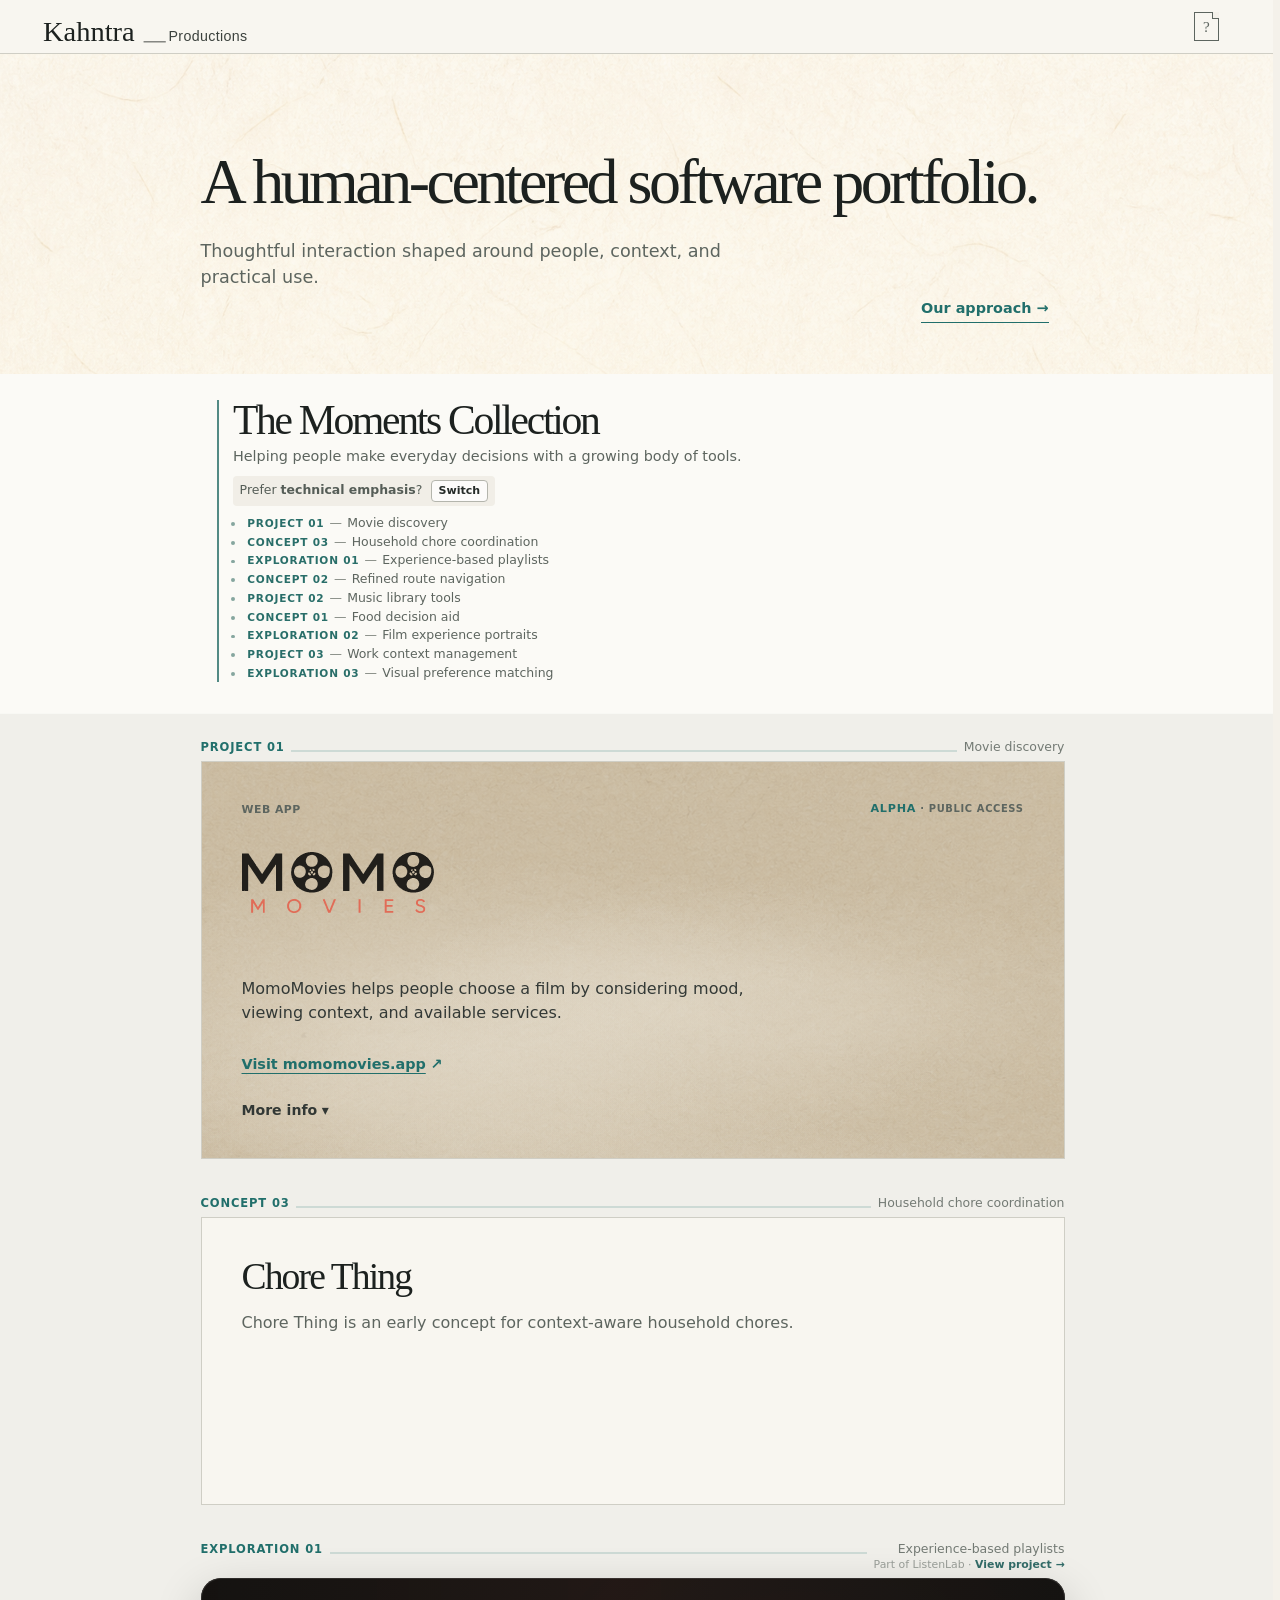
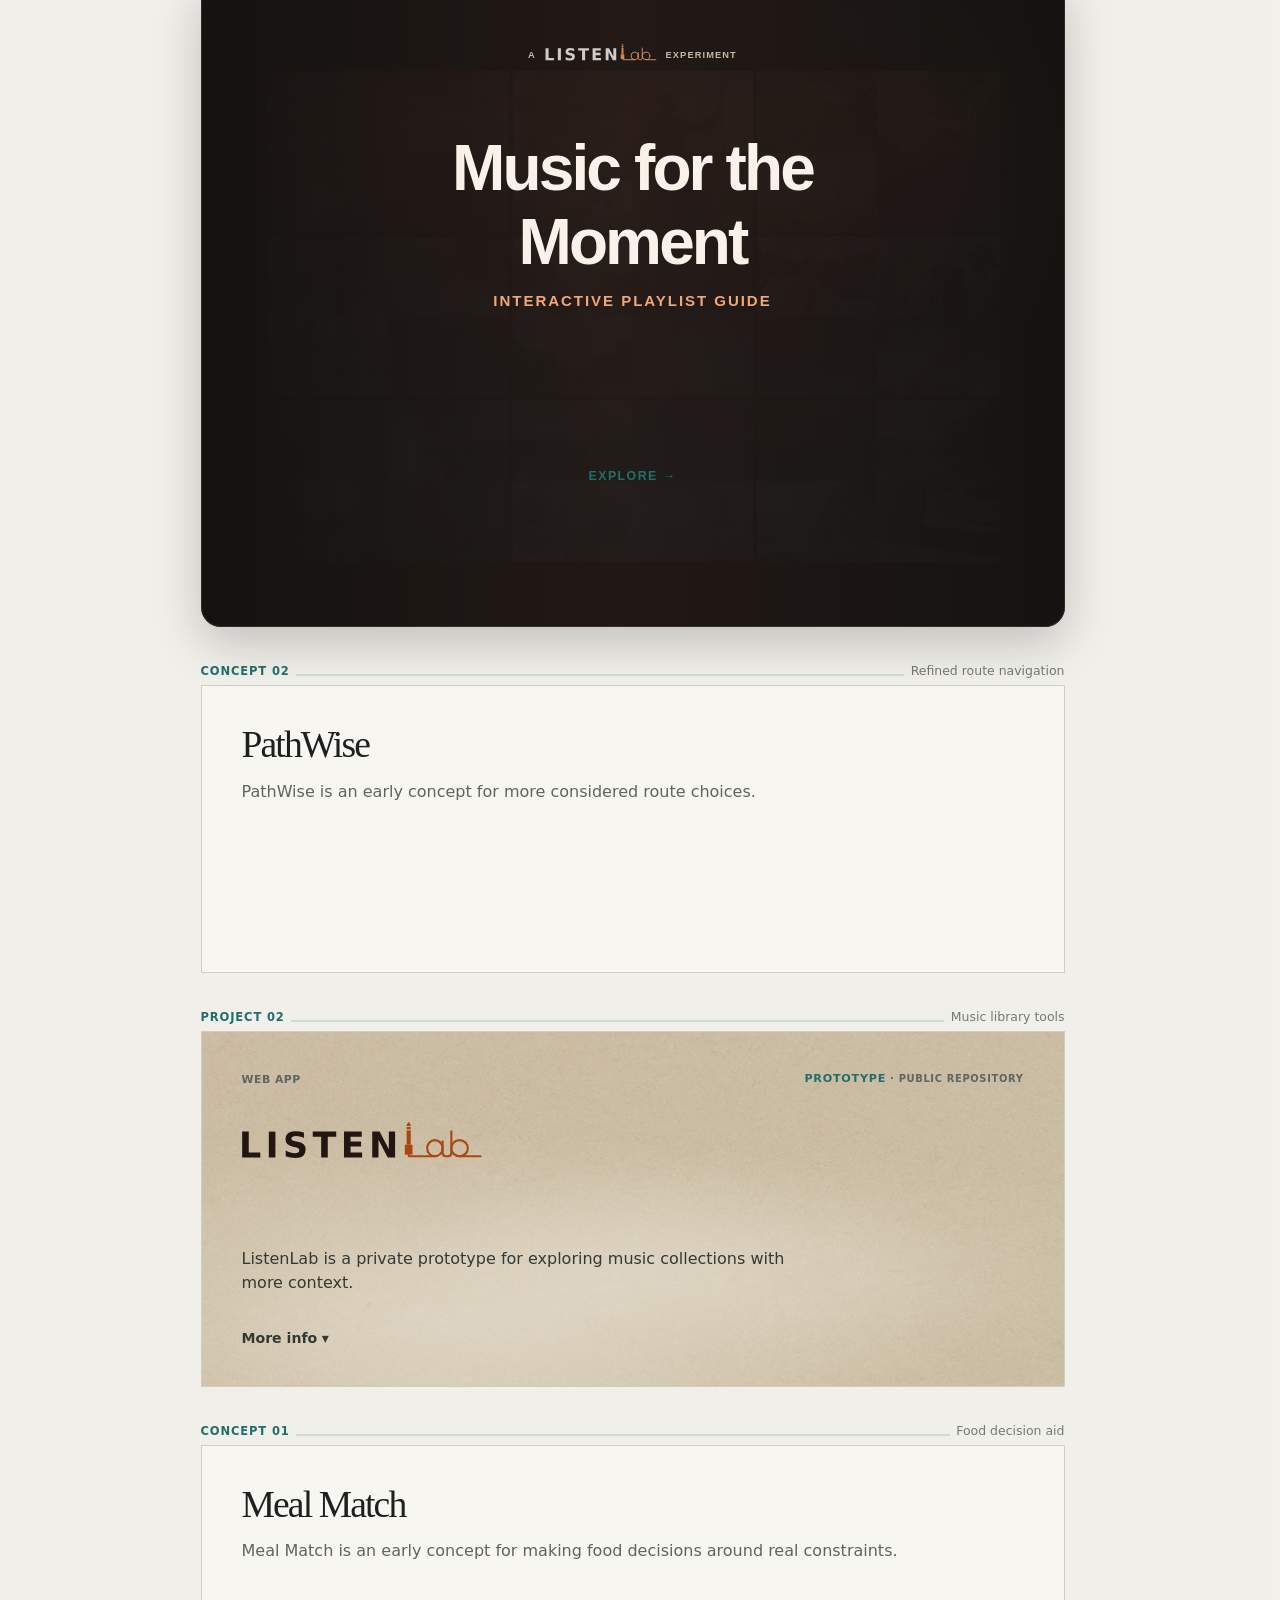
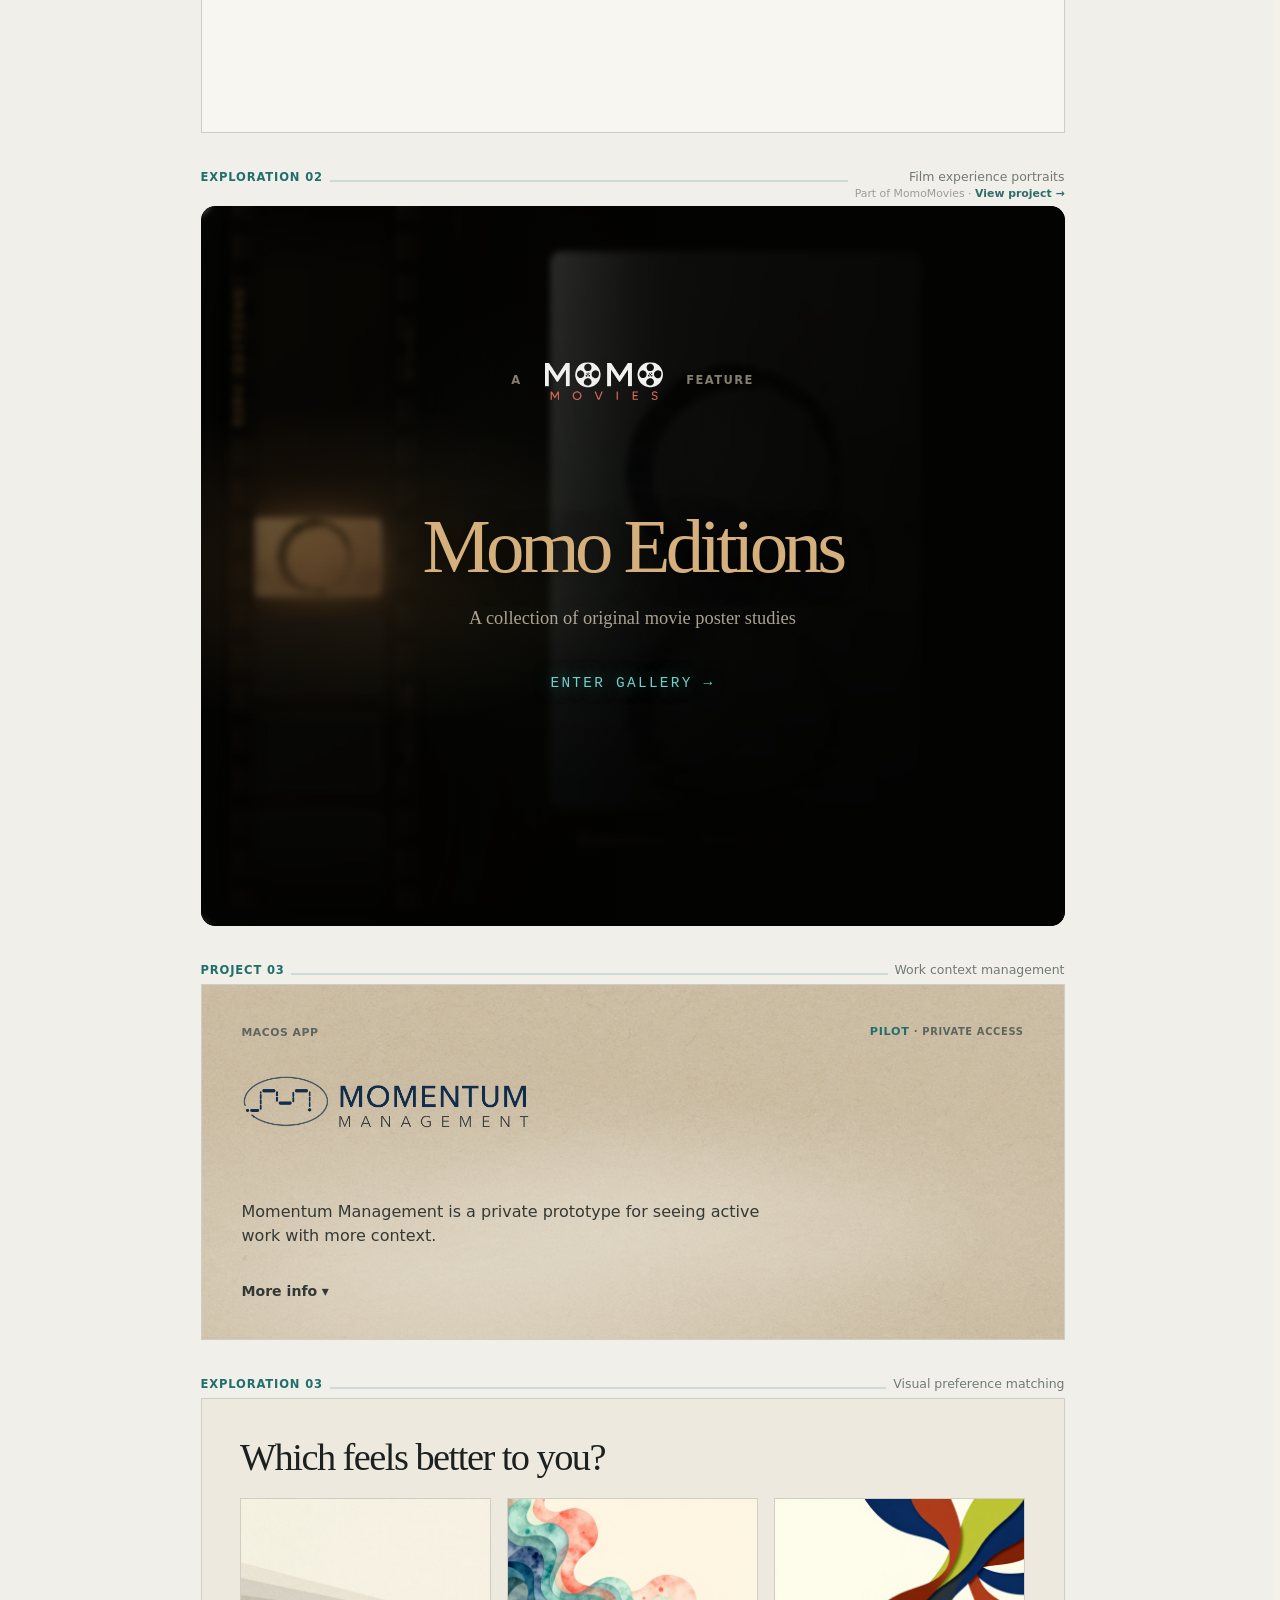
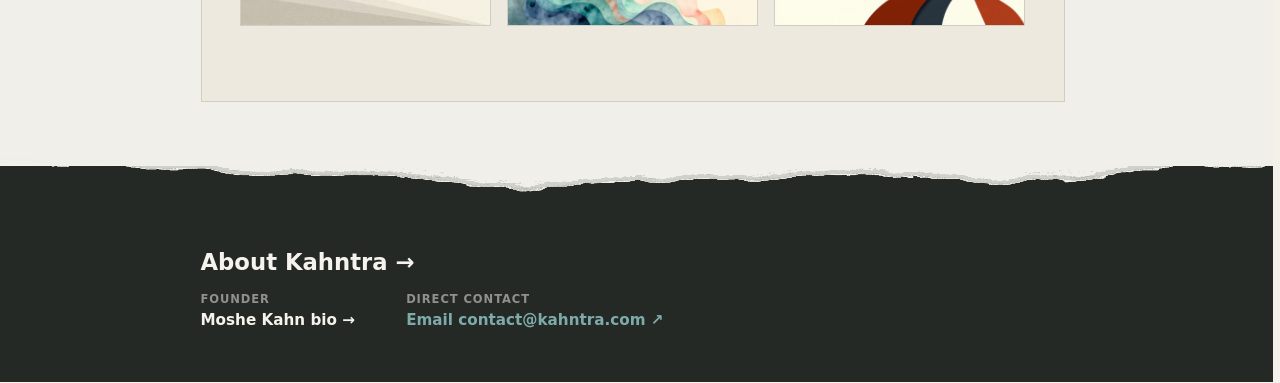
==== index.html @ 97a99a32 "Refine footer tear and identity card" ====
<!DOCTYPE html>
<html lang="en">
<head>
  <meta charset="UTF-8">
  <meta name="viewport" content="width=device-width, initial-scale=1.0">
  <meta name="description" content="Kahntra is a portfolio of software products, experiments, and evolving ideas.">
  <title>Kahntra — Human-centered software</title>
  <meta property="og:title" content="Kahntra — Human-centered software">
  <meta name="twitter:title" content="Kahntra — Human-centered software">
  <link rel="icon" type="image/svg+xml" sizes="16x16" href="assets/k-favicon-16.svg">
  <link rel="icon" type="image/svg+xml" sizes="32x32" href="assets/k-favicon-32.svg">
  <link rel="icon" type="image/svg+xml" sizes="512x512" href="assets/k-favicon-large.svg">
  <link rel="apple-touch-icon" sizes="512x512" href="assets/k-favicon-large.svg">
  <link rel="preload" as="image" href="assets/momo-editions/demo-preview-gallery-thumb.jpg">
  <link rel="preload" as="image" href="assets/music-for-this-moment/demo-preview-high-energy-collections-thumb.jpg">
  <link rel="stylesheet" href="styles.css?v=task-0073-final-visual-refine-1">
  <link rel="stylesheet" href="momo-editions-gallery.css?v=task-0073-mobile-credits-1">
  <link rel="stylesheet" href="music-for-this-moment/playlist-showcase.island.css?v=task-0080-mobile-showcase-1">
</head>

<body>
  <div class="site-shell">
    <div class="site-header-system">
      <header class="site-header">
        <div class="wordmark-control" data-wordmark-control>
          <a class="wordmark" href="/" role="button" aria-label="Open Kahntra brand information" data-wordmark-trigger aria-controls="wordmark-popover" aria-expanded="false">
            <img src="assets/kahntra-productions-main-header-wordmark.svg?v=brand-panel-2" width="340" height="68" alt="">
          </a>
          <div class="wordmark-popover" id="wordmark-popover" data-wordmark-popover hidden>
            <p class="wordmark-popover__byline"><span>by</span> <strong>Moshe Kahn</strong></p>
            <button class="wordmark-popover__about" type="button" data-about-open data-about-target="kahntra">
              <span class="wordmark-popover__description">An independent software studio shaping practical tools around people, context, and use.</span>
              <span class="wordmark-popover__cta">Learn more and get in touch <span aria-hidden="true">→</span></span>
            </button>
          </div>
        </div>
        <div class="page-utility" data-page-utility>
          <button class="context-toggle" type="button" data-context-toggle aria-pressed="false" aria-label="Show verbose view">
            <span class="context-toggle__paper" aria-hidden="true">
              <span class="context-toggle__single-letter">?</span>
              <span class="context-toggle__letter-grid"><span>t</span><span>l</span><span>d</span><span>r</span></span>
            </span>
          </button>
        </div>
      </header>
    </div>

    <main>
      <section class="hero" aria-label="Kahntra">
        <div class="hero__title-field" aria-hidden="true"></div>
        <div class="hero__title" data-content-group>
          <h1 data-perspective="philosophy" data-detail="less" hidden>A human-centered software portfolio.</h1>
          <h1 data-perspective="philosophy" data-detail="regular" hidden>A portfolio of human-centered software and design principles.</h1>
          <h1 data-perspective="philosophy" data-detail="more" hidden>A portfolio of human-centered software and design principles.</h1>
          <h1 data-perspective="general" data-detail="less" hidden>A human-centered software portfolio.</h1>
          <h1 data-perspective="general" data-detail="regular" hidden>A portfolio of human-centered software and design principles.</h1>
          <h1 data-perspective="general" data-detail="more" hidden>A portfolio of human-centered software and design principles.</h1>
          <h1 data-perspective="technical" data-detail="less">A software portfolio.</h1>
          <h1 data-perspective="technical" data-detail="regular" hidden>A portfolio of software products and experimental projects.</h1>
          <h1 data-perspective="technical" data-detail="more" hidden>A portfolio of software products and experimental projects.</h1>
          <div class="hero__support">
            <p data-perspective="philosophy" data-detail="less" hidden>Thoughtful interaction shaped around people, context, and practical use.</p>
            <p data-perspective="philosophy" data-detail="regular" hidden>Thoughtful interaction shaped around the person and the situation, grounded in what they are actually trying to accomplish.</p>
            <p data-perspective="philosophy" data-detail="more" hidden>Thoughtful interaction shaped around the person and the situation, grounded in what they are actually trying to accomplish.</p>
            <p data-perspective="general" data-detail="less" hidden>Thoughtful interaction shaped around people, context, and practical use.</p>
            <p data-perspective="general" data-detail="regular" hidden>Thoughtful interaction shaped around the person and the situation, grounded in what they are actually trying to accomplish.</p>
            <p data-perspective="general" data-detail="more" hidden>Thoughtful interaction shaped around the person and the situation, grounded in what they are actually trying to accomplish.</p>
            <p data-perspective="technical" data-detail="less">Human-centered software with thoughtful interaction and practical use.</p>
            <p data-perspective="technical" data-detail="regular" hidden>Human-centered software combining thoughtful interaction and practical use, with an emphasis on context-aware systems and adaptive behavior.</p>
            <p data-perspective="technical" data-detail="more" hidden>Human-centered software combining thoughtful interaction and practical use, with an emphasis on context-aware systems and adaptive behavior.</p>
          </div>
          <button class="hero__about-link" type="button" data-about-open>Our approach <span aria-hidden="true">→</span></button>
        </div>
      </section>

      <section class="products section" id="products" aria-labelledby="products-title">
        <div class="section-heading">
          <div>
            <div class="section-heading__intro">
              <h2 class="section-heading__label" id="products-title" tabindex="-1">The Moments Collection</h2>
              <div class="section-heading__support" data-content-group>
                <p data-perspective="philosophy" data-detail="less" hidden>Helping people make everyday decisions with a growing body of tools.</p>
                <p data-perspective="philosophy" data-detail="regular" hidden>Helping people make everyday decisions with a growing body of tools, each shaped around the situation to bring the most relevant options forward.</p>
                <p data-perspective="philosophy" data-detail="more" hidden>Helping people make everyday decisions with a growing body of tools, each shaped around the situation to bring the most relevant options forward.</p>
                <p data-perspective="general" data-detail="less" hidden>Helping people make everyday decisions with a growing body of tools.</p>
                <p data-perspective="general" data-detail="regular" hidden>Helping people make everyday decisions with a growing body of tools, each shaped around the situation to bring the most relevant options forward.</p>
                <p data-perspective="general" data-detail="more" hidden>Helping people make everyday decisions with a growing body of tools, each shaped around the situation to bring the most relevant options forward.</p>
                <p data-perspective="technical" data-detail="less">A growing body of context-aware tools for everyday decisions.</p>
                <p data-perspective="technical" data-detail="regular" hidden>A growing body of context-aware tools for everyday decisions, combining dense underlying data with lightweight current signals to surface what matters most in the moment.</p>
                <p data-perspective="technical" data-detail="more" hidden>A growing body of context-aware tools for everyday decisions, combining dense underlying data with lightweight current signals to surface what matters most in the moment.</p>
              </div>
              <div class="emphasis-switch" data-content-group>
                <div class="emphasis-switch__row" data-perspective="general" data-detail="less" aria-label="Technical emphasis">
                  <span>Prefer <strong>technical emphasis</strong>?</span>
                  <button type="button" data-emphasis-switch="technical">Switch</button>
                </div>
                <div class="emphasis-switch__row" data-perspective="general" data-detail="regular" aria-label="Technical emphasis">
                  <span>Prefer <strong>technical emphasis</strong>?</span>
                  <button type="button" data-emphasis-switch="technical">Switch</button>
                </div>
                <div class="emphasis-switch__row" data-perspective="technical" data-detail="less" aria-label="General view">
                  <span>Currently viewing <strong>technical emphasis</strong>. Prefer general view?</span>
                  <button type="button" data-emphasis-switch="general">Switch</button>
                </div>
                <div class="emphasis-switch__row" data-perspective="technical" data-detail="regular" aria-label="General view">
                  <span>Currently viewing <strong>technical emphasis</strong>. Prefer general view?</span>
                  <button type="button" data-emphasis-switch="general">Switch</button>
                </div>
              </div>
              <nav class="moments-directory" data-moments-directory aria-label="Moments Collection directory">
                <a href="#moments-momomovies" data-directory-item="momomovies"><span class="moments-directory__code">PROJECT 01</span><span class="moments-directory__separator" aria-hidden="true">—</span><span class="moments-directory__descriptor">Movie discovery</span></a>
                <a href="#moments-momentum-tasks" data-directory-item="momentum-tasks"><span class="moments-directory__code">CONCEPT 03</span><span class="moments-directory__separator" aria-hidden="true">—</span><span class="moments-directory__descriptor">Household chore coordination</span></a>
                <a href="#moments-music-for-this-moment" data-directory-item="music-for-this-moment"><span class="moments-directory__code">EXPLORATION 01</span><span class="moments-directory__separator" aria-hidden="true">—</span><span class="moments-directory__descriptor">Experience-based playlists</span></a>
                <a href="#moments-pathwise" data-directory-item="pathwise"><span class="moments-directory__code">CONCEPT 02</span><span class="moments-directory__separator" aria-hidden="true">—</span><span class="moments-directory__descriptor">Refined route navigation</span></a>
                <a href="#moments-listenlab" data-directory-item="listenlab"><span class="moments-directory__code">PROJECT 02</span><span class="moments-directory__separator" aria-hidden="true">—</span><span class="moments-directory__descriptor">Music library tools</span></a>
                <a href="#moments-meal-match" data-directory-item="meal-match"><span class="moments-directory__code">CONCEPT 01</span><span class="moments-directory__separator" aria-hidden="true">—</span><span class="moments-directory__descriptor">Food decision aid</span></a>
                <a href="#moments-momo-editions" data-directory-item="momo-editions"><span class="moments-directory__code">EXPLORATION 02</span><span class="moments-directory__separator" aria-hidden="true">—</span><span class="moments-directory__descriptor">Film experience portraits</span></a>
                <a href="#moments-momentum-management" data-directory-item="momentum-management"><span class="moments-directory__code">PROJECT 03</span><span class="moments-directory__separator" aria-hidden="true">—</span><span class="moments-directory__descriptor">Work context management</span></a>
                <a href="#moments-banner-picker" data-directory-item="banner-picker"><span class="moments-directory__code">EXPLORATION 03</span><span class="moments-directory__separator" aria-hidden="true">—</span><span class="moments-directory__descriptor">Visual preference matching</span></a>
              </nav>
            </div>
          </div>
        </div>

        <div class="item-locator decision-demo__locator" id="moments-banner-picker" data-tech-demo-locator>
          <span class="item-locator__code">EXPLORATION 03</span>
          <span class="item-locator__separator" aria-hidden="true">—</span>
          <span class="item-locator__descriptor">Visual preference matching</span>
        </div>
        <section class="decision-demo section" data-tech-demo aria-labelledby="decision-demo-title">
          <div class="decision-demo__opening">
            <div class="decision-demo__opening-copy">
              <div class="decision-demo__heading">
                <h2 id="decision-demo-title" class="decision-demo__prompt" data-decision-prompt>Which feels better to you?</h2>
              </div>
              <div class="decision-demo__intro" data-decision-intro>
                <div class="decision-demo__choice-grid" aria-label="Choose a visual direction">
                  <button type="button" class="decision-demo__choice" data-decision-choice="calm" aria-label="Choose the calm direction"><span class="decision-demo__choice-preview" data-decision-choice-preview="calm" aria-hidden="true"></span></button>
                  <button type="button" class="decision-demo__choice" data-decision-choice="middle" aria-label="Choose the middle direction"><span class="decision-demo__choice-preview" data-decision-choice-preview="middle" aria-hidden="true"></span></button>
                  <button type="button" class="decision-demo__choice" data-decision-choice="stimulate" aria-label="Choose the stimulating direction"><span class="decision-demo__choice-preview" data-decision-choice-preview="stimulate" aria-hidden="true"></span></button>
                </div>
              </div>
            </div>
          </div>
          <div class="decision-demo__workspace" data-decision-workspace hidden>
            <form class="decision-demo__controls" data-decision-controls data-fallback-controls>
              <fieldset class="decision-demo__primary-control"><legend>Shape the overall experience</legend><label class="decision-demo__range-label" for="decision-feeling"><span data-scale-label="comfort">Comfort</span><span data-scale-label="stimulation">Stimulate</span></label><div class="decision-demo__range-shell"><span class="decision-demo__range-wedge" data-decision-wedge aria-hidden="true"></span><input id="decision-feeling" name="feeling" type="range" min="0" max="100" value="50" data-decision-feeling aria-describedby="decision-feeling-note" disabled></div><div class="decision-demo__color-direction" role="radiogroup" aria-label="Palette"><div class="decision-demo__color-direction-heading"><span>Palette</span><button type="button" class="decision-demo__no-preference" data-decision-palette-clear hidden disabled>Clear selection</button></div><div class="decision-demo__color-options"><label><input type="radio" name="decision-color-direction" data-decision-constraint="palette-cool" disabled><span>Cool</span></label><label><input type="radio" name="decision-color-direction" data-decision-constraint="palette-neutral" disabled><span>Neutral</span></label><label><input type="radio" name="decision-color-direction" data-decision-constraint="palette-warm" disabled><span>Warm</span></label></div></div><p id="decision-feeling-note" class="decision-demo__control-note" data-decision-tech-note hidden>Static example: the working model requires JavaScript.</p></fieldset>
              <fieldset class="decision-demo__tag-controls"><legend>Visual preferences</legend><div class="decision-demo__soft-tags" data-decision-soft-tags aria-label="Adaptive refinements"><button type="button" aria-pressed="false" disabled>Structured clarity</button><button type="button" aria-pressed="false" disabled>Tactile layers</button><button type="button" aria-pressed="false" disabled>Color-led atmosphere</button><button type="button" aria-pressed="false" disabled>Natural movement</button></div><p class="decision-demo__control-note" data-decision-refine-note>Relevant choices appear for the current part of the image set.</p></fieldset>
              <details class="decision-demo__refinements">
                <summary>More refinements</summary>
                <div class="decision-demo__refinement-controls">
              <fieldset><legend>Optional conditions</legend><div class="decision-demo__checks"><label><input type="checkbox" data-decision-constraint="text-ready" disabled> Needs space for text</label><label><input type="checkbox" data-decision-constraint="fits-kahntra" disabled> Fits Kahntra</label></div><p class="decision-demo__control-note" data-decision-constraint-note>Checked conditions remove images that cannot satisfy this banner.</p></fieldset>
                </div>
              </details>
            </form>
            <div class="decision-demo__results-column">
              <div class="decision-demo__selected-sample" aria-label="Current selection"><span data-decision-selected-sample aria-hidden="true"></span><span class="decision-demo__selected-label">Current selection</span></div>
              <div class="decision-demo__results" aria-label="Matching images">
              <div class="decision-demo__results-heading"><p class="decision-demo__results-count"><span data-decision-good-count>4</span> considerations</p></div>
              <div class="decision-demo__gallery">
                <div class="decision-demo__gallery-grid" data-decision-results role="group" aria-label="Current matching images">
                  <div class="decision-demo__gallery-items">
                  <button class="decision-demo__gallery-item" type="button" aria-label="Static example, Image 054" aria-pressed="true" disabled><span class="decision-demo__gallery-visual" aria-hidden="true" style="background-image: url('assets/images/decision-studies/turbo-016.png')"></span><span class="decision-demo__gallery-caption">Active · Defined · Expressive</span></button>
                  <button class="decision-demo__gallery-item" type="button" aria-label="Static example, Image 053" aria-pressed="false" disabled><span class="decision-demo__gallery-visual" aria-hidden="true" style="background-image: url('assets/images/decision-studies/turbo-015.png')"></span><span class="decision-demo__gallery-caption">Active · Defined · Expressive</span></button>
                  <button class="decision-demo__gallery-item" type="button" aria-label="Static example, Image 055" aria-pressed="false" disabled><span class="decision-demo__gallery-visual" aria-hidden="true" style="background-image: url('assets/images/decision-studies/turbo-021.png')"></span><span class="decision-demo__gallery-caption">Active · Defined · Expressive</span></button>
                  <button class="decision-demo__gallery-item" type="button" aria-label="Static example, Image 056" aria-pressed="false" disabled><span class="decision-demo__gallery-visual" aria-hidden="true" style="background-image: url('assets/images/decision-studies/turbo-010.png')"></span><span class="decision-demo__gallery-caption">Active · Defined · Expressive</span></button>
                  <button class="decision-demo__gallery-item" type="button" aria-label="Static example, Image 052" aria-pressed="false" disabled hidden><span class="decision-demo__gallery-visual" aria-hidden="true" style="background-image: url('assets/images/decision-studies/turbo-017.png')"></span><span class="decision-demo__gallery-caption">Active · Defined · Subdued</span></button>
                  <button class="decision-demo__gallery-item" type="button" aria-label="Static example, Image 024" aria-pressed="false" disabled hidden><span class="decision-demo__gallery-visual" aria-hidden="true" style="background-image: url('assets/images/decision-studies/turbo-012.png')"></span><span class="decision-demo__gallery-caption">Active · Soft · Vibrant</span></button>
                  <button class="decision-demo__gallery-item" type="button" aria-label="Static example, Image 028" aria-pressed="false" disabled hidden><span class="decision-demo__gallery-visual" aria-hidden="true" style="background-image: url('assets/images/decision-studies/turbo-018.png')"></span><span class="decision-demo__gallery-caption">Dynamic · Soft · Subdued</span></button>
                  <button class="decision-demo__gallery-item" type="button" aria-label="Static example, Image 083" aria-pressed="false" disabled hidden><span class="decision-demo__gallery-visual" aria-hidden="true" style="background-image: url('assets/images/decision-studies/turbo-020.png')"></span><span class="decision-demo__gallery-caption">Calm · Bold · Vibrant</span></button>
                  <button class="decision-demo__gallery-item" type="button" aria-label="Static example, Image 026" aria-pressed="false" disabled hidden><span class="decision-demo__gallery-visual" aria-hidden="true" style="background-image: url('assets/images/decision-studies/turbo-025.png')"></span><span class="decision-demo__gallery-caption">Dynamic · Soft · Subdued</span></button>
                  <button class="decision-demo__gallery-item" type="button" aria-label="Static example, Image 081" aria-pressed="false" disabled hidden><span class="decision-demo__gallery-visual" aria-hidden="true" style="background-image: url('assets/images/decision-studies/turbo-007.png')"></span><span class="decision-demo__gallery-caption">Calm · Bold · Vibrant</span></button>
                  <button class="decision-demo__gallery-item" type="button" aria-label="Static example, Image 050" aria-pressed="false" disabled hidden><span class="decision-demo__gallery-visual" aria-hidden="true" style="background-image: url('assets/images/decision-studies/turbo-005.png')"></span><span class="decision-demo__gallery-caption">Active · Defined · Subdued</span></button>
                  <button class="decision-demo__gallery-item" type="button" aria-label="Static example, Image 080" aria-pressed="false" disabled hidden><span class="decision-demo__gallery-visual" aria-hidden="true" style="background-image: url('assets/images/decision-studies/turbo-019.png')"></span><span class="decision-demo__gallery-caption">Calm · Bold · Expressive</span></button>
                  </div>
                </div>
                <details class="decision-demo__exclusions" data-decision-exclusions-panel hidden>
                  <summary>Didn’t find one? See what was ruled out <span data-decision-excluded-count>0</span></summary>
                  <div class="decision-demo__exclusion-groups" data-decision-exclusions aria-live="polite"></div>
                </details>
              </div>
              <p class="sr-only" data-decision-summary aria-live="polite">Static example: four matching images.</p>
              </div>
            </div>
          </div>
          <details class="decision-demo__method" data-decision-method hidden>
            <summary>How this works</summary>
            <div class="decision-demo__method-content">
              <ol class="decision-demo__stages" aria-label="Method steps">
                <li data-method-verbose-only><button type="button" data-method-step-button="0" aria-current="true"><span>01</span>Record</button></li>
                <li><button type="button" data-method-step-button="1"><span data-method-step-number>02</span>Define</button></li>
                <li data-method-verbose-only><button type="button" data-method-step-button="2"><span>03</span>Interpret</button></li>
                <li><button type="button" data-method-step-button="3"><span data-method-step-number>04</span>Guide</button></li>
              </ol>

              <section class="decision-demo__method-panel" data-method-step="0">
                <div class="decision-demo__stage-heading"><p class="eyebrow">Step 1 — Record the signals</p><p>Start with a bounded set of images and record nine observable signals for every image.</p></div>
                <details class="decision-demo__measurements"><summary>How the signals are measured</summary><dl class="decision-demo__signal-key"><div><dt>A</dt><dd>Focal dominance</dd></div><div><dt>B</dt><dd>Contrast separation</dd></div><div><dt>C</dt><dd>Form weight</dd></div><div><dt>D</dt><dd>Element density</dd></div><div><dt>E</dt><dd>Directional energy</dd></div><div><dt>F</dt><dd>Rhythmic variation</dd></div><div><dt>G</dt><dd>Chroma</dd></div><div><dt>H</dt><dd>Palette separation</dd></div><div><dt>I</dt><dd>Color coverage</dd></div></dl></details>
                <div class="decision-demo__signal-table-shell"><div class="decision-demo__signal-table-wrap" tabindex="0" role="region" aria-label="Sample image signal records"><table><thead><tr><th>Image</th><th>A</th><th>D</th><th>G</th><th>B</th><th>E</th><th>H</th><th>C</th><th>F</th><th>I</th></tr></thead><tbody data-method-signal-body></tbody></table></div></div>
              </section>

              <section class="decision-demo__method-panel" data-method-step="1" hidden>
                <div class="decision-demo__stage-heading"><p class="eyebrow" data-method-define-heading>Step 2 — Define visual attributes</p><p>Group related signals, then derive three continuous visual attributes from their weighted values.</p></div>
                <div class="decision-demo__signal-formulas"><p class="eyebrow">Attribute formulas</p><p><strong>Boldness</strong><br>.40A + .35B + .25C</p><p><strong>Activity</strong><br>.40D + .35E + .25F</p><p><strong>Color intensity</strong><br>.45G + .30H + .25I</p></div>
                <div class="decision-demo__signal-table-shell"><div class="decision-demo__signal-table-wrap" tabindex="0" role="region" aria-label="Sample derived visual attributes"><table><thead><tr><th>Image</th><th>Boldness</th><th>Activity</th><th>Color intensity</th><th>Stimulation</th></tr></thead><tbody data-method-attribute-body></tbody></table></div></div>
              </section>

              <section class="decision-demo__method-panel" data-method-step="2" hidden>
                <div class="decision-demo__stage-heading"><p class="eyebrow">Step 3 — Interpret experiential patterns</p><p>Identify recurring visual patterns, normalize them as category scores, and test combinations that distinguish useful subsets of the image set.</p></div>
                <div class="decision-demo__experience-map"><article><p class="eyebrow">Normalized categories</p><p>Stable visual vocabulary scored for every image.</p><ul data-method-category-list></ul></article><article><p class="eyebrow">Contextual tags</p><p>Readable choices combine several categories and appear only where they help distinguish nearby images.</p><ul><li>Open + Atmospheric → Let it breathe</li><li>Kinetic + Structured + Graphic → Give it momentum</li><li>Layered + Textural + Intricate → Bring out texture</li></ul></article></div>
              </section>

              <section class="decision-demo__method-panel" data-method-step="3" hidden>
                <div class="decision-demo__stage-heading"><p class="eyebrow" data-method-guide-heading>Step 4 — Guide the choice</p><p>Present the richer model through a continuous target, a few contextual refinements, explicit limitations, and ranked alternatives.</p></div>
                <div class="decision-demo__experience-map"><article><p class="eyebrow">Continuous target</p><p>Comfort ↔ Stimulate sets the initial multidimensional profile.</p></article><article><p class="eyebrow">Adaptive refinements</p><p>The most useful tag recipes adjust category targets without becoming another full taxonomy.</p></article><article><p class="eyebrow">Hard limitations</p><p>Ineligible image records are removed before scoring.</p></article><article><p class="eyebrow">Ranked alternatives</p><p>The engine retains eligibility, total scores, components, and calculated preference effects.</p></article></div>
              </section>
            </div>
          </details>
        </section>

        <div class="product-groups">
          <section class="product-group" aria-labelledby="products-development-title">
            <h3 class="product-group__title" id="products-development-title">Projects</h3>
            <div class="product-grid">
          <div class="portfolio-item" id="moments-momomovies" data-portfolio-item-shell="momomovies">
          <div class="item-locator">
            <span class="item-locator__code">PROJECT 01</span>
            <span class="item-locator__separator" aria-hidden="true">—</span>
            <span class="item-locator__descriptor">Movie discovery</span>
          </div>
          <article class="product-card" data-project-id="momomovies">
            <div class="product-card__meta">
              <p class="product-card__platform">WEB APP</p>
              <p class="availability"><span class="stage">ALPHA</span> · PUBLIC ACCESS</p>
            </div>
            <h4 class="product-card__title product-card__title--logo"><img src="assets/momo-movies-logo-transparent.svg" alt="Momo Movies"></h4>
            <div class="product-card__description" data-content-group>
              <p data-perspective="general" data-detail="less" hidden>MomoMovies helps people choose a film by considering mood, viewing context, and available services.</p>
              <p data-perspective="general" data-detail="regular" hidden>MomoMovies helps people choose a film by weighing mood, viewing context, available services, and personal taste at the moment of choosing.</p>
              <p data-perspective="general" data-detail="more" hidden>MomoMovies helps people choose a film by weighing mood, viewing context, available services, and personal taste at the moment of choosing.</p>
              <p data-perspective="technical" data-detail="less">MomoMovies helps people choose a film by considering mood, viewing context, and available services.</p>
              <p data-perspective="technical" data-detail="regular" hidden>MomoMovies helps people choose a film by weighing mood, viewing context, available services, and personal taste at the moment of choosing.</p>
              <p data-perspective="technical" data-detail="more" hidden>MomoMovies helps people choose a film by weighing mood, viewing context, available services, and personal taste at the moment of choosing.</p>
            </div>
            <div class="product-card__footer product-card__footer--primary-action">
              <details class="product-card__unavailable">
                <summary><span class="product-card__external-label">Visit momomovies.app</span><span class="product-card__external-icon" aria-hidden="true">↗</span></summary>
                <span>Temporarily unavailable</span>
              </details>
            </div>
            <button class="product-card__more-info" type="button" aria-expanded="false" aria-controls="momomovies-detail-tabs" data-project-more><span class="product-card__more-info-label">More info</span><span class="product-card__more-info-icon" aria-hidden="true">▾</span></button>
            <div class="project-tabs" id="momomovies-detail-tabs" data-project-tabs hidden>
              <div class="project-tabs__list" role="tablist" aria-label="MomoMovies details">
                <button class="project-tabs__tab" type="button" role="tab" aria-selected="true" aria-controls="momomovies-features" id="momomovies-features-tab" data-project-tab-button="features">Features</button>
                <button class="project-tabs__tab" type="button" role="tab" aria-selected="false" aria-controls="momomovies-demos" id="momomovies-demos-tab" data-project-tab-button="demos">Demos</button>
                <button class="project-tabs__tab" type="button" role="tab" aria-selected="false" aria-controls="momomovies-technical" id="momomovies-technical-tab" data-project-tab-button="technical">Technical details</button>
              </div>
              <div class="project-tabs__panel" id="momomovies-features" role="tabpanel" aria-labelledby="momomovies-features-tab" data-project-tab-panel="features">
                <ul>
                  <li>Mood- and vibe-based film browsing.</li>
                  <li>Filters for context, time, and services.</li>
                  <li>Curated ordering for large catalogues.</li>
                  <li>Private library and watch-intent models.</li>
                </ul>
                <h5>IN DEVELOPMENT</h5>
                <ul>
                  <li>Streaming-provider validation.</li>
                  <li>Recommendation ranking evaluation.</li>
                </ul>
              </div>
              <div class="project-tabs__panel" id="momomovies-demos" role="tabpanel" aria-labelledby="momomovies-demos-tab" data-project-tab-panel="demos" hidden>
                <a class="project-demo-preview" href="#moments-momo-editions" aria-label="Jump to Momo Editions exploration">
                  <span class="project-demo-preview__media">
                    <img src="assets/momo-editions/demo-preview-gallery-thumb.jpg" width="960" height="705" loading="eager" decoding="async" fetchpriority="low" alt="">
                    <span class="project-demo-preview__badge">Preview</span>
                  </span>
                  <span class="project-demo-preview__copy">
                    <span class="project-demo-preview__row">
                      <span class="project-demo-preview__title">Momo Editions</span>
                      <span class="project-demo-preview__action">View demo <span aria-hidden="true">→</span></span>
                    </span>
                    <span class="project-demo-preview__descriptor">Film experience portraits</span>
                  </span>
                </a>
              </div>
              <div class="project-tabs__panel" id="momomovies-technical" role="tabpanel" aria-labelledby="momomovies-technical-tab" data-project-tab-panel="technical" hidden>
                <ul>
                  <li>SvelteKit/TypeScript app on Vercel.</li>
                  <li>Supabase auth, roles, library data, reviews, and poster storage.</li>
                  <li>Generated catalog JSON with recommendation and Vibe-affinity data.</li>
                  <li>TMDB metadata and U.S. streaming availability.</li>
                </ul>
              </div>
            </div>
          </article>
          </div>

          <div class="portfolio-item" id="moments-listenlab" data-portfolio-item-shell="listenlab">
          <div class="item-locator">
            <span class="item-locator__code">PROJECT 02</span>
            <span class="item-locator__separator" aria-hidden="true">—</span>
            <span class="item-locator__descriptor">Music library tools</span>
          </div>
          <article class="product-card" data-project-id="listenlab">
            <div class="product-card__meta">
              <p class="product-card__platform">WEB APP</p>
              <p class="availability"><span class="stage">PROTOTYPE</span> · PUBLIC REPOSITORY</p>
            </div>
            <h4 class="product-card__title product-card__title--logo product-card__title--listenlab"><img src="assets/listenlab-wordmark-color-on-light.svg" alt="ListenLab"></h4>
            <div class="product-card__description" data-content-group>
              <p data-perspective="general" data-detail="less" hidden>ListenLab is a private prototype for exploring music collections with more context.</p>
              <p data-perspective="general" data-detail="regular" hidden>ListenLab explores music collections through the relationships between songs, recordings, releases, playlists, and listening patterns.</p>
              <p data-perspective="general" data-detail="more" hidden>ListenLab explores music collections through the relationships between songs, recordings, releases, playlists, and listening patterns.</p>
              <p data-perspective="technical" data-detail="less">ListenLab is a private prototype for exploring music collections with more context.</p>
              <p data-perspective="technical" data-detail="regular" hidden>ListenLab explores music collections through the relationships between songs, recordings, releases, playlists, and listening patterns.</p>
              <p data-perspective="technical" data-detail="more" hidden>ListenLab explores music collections through the relationships between songs, recordings, releases, playlists, and listening patterns.</p>
            </div>
            <button class="product-card__more-info" type="button" aria-expanded="false" aria-controls="listenlab-detail-tabs" data-project-more><span class="product-card__more-info-label">More info</span><span class="product-card__more-info-icon" aria-hidden="true">▾</span></button>
            <div class="project-tabs" id="listenlab-detail-tabs" data-project-tabs hidden>
              <div class="project-tabs__list" role="tablist" aria-label="ListenLab details">
                <button class="project-tabs__tab" type="button" role="tab" aria-selected="true" aria-controls="listenlab-features" id="listenlab-features-tab" data-project-tab-button="features">Features</button>
                <button class="project-tabs__tab" type="button" role="tab" aria-selected="false" aria-controls="listenlab-demos" id="listenlab-demos-tab" data-project-tab-button="demos">Demos</button>
                <button class="project-tabs__tab" type="button" role="tab" aria-selected="false" aria-controls="listenlab-technical" id="listenlab-technical-tab" data-project-tab-button="technical">Technical details</button>
              </div>
              <div class="project-tabs__panel" id="listenlab-features" role="tabpanel" aria-labelledby="listenlab-features-tab" data-project-tab-panel="features">
                <ul>
                  <li>Song, recording, release, and playlist relationships.</li>
                  <li>Playlist organization and release-context prototypes.</li>
                  <li>Collection views beyond standard streaming libraries.</li>
                </ul>
              </div>
              <div class="project-tabs__panel" id="listenlab-demos" role="tabpanel" aria-labelledby="listenlab-demos-tab" data-project-tab-panel="demos" hidden>
                <a class="project-demo-preview" href="#moments-music-for-this-moment" aria-label="Jump to Music for the Moment exploration">
                  <span class="project-demo-preview__media">
                    <img src="assets/music-for-this-moment/demo-preview-high-energy-collections-thumb.jpg" width="960" height="694" loading="eager" decoding="async" fetchpriority="low" alt="">
                    <span class="project-demo-preview__badge">Preview</span>
                  </span>
                  <span class="project-demo-preview__copy">
                    <span class="project-demo-preview__row">
                      <span class="project-demo-preview__title">Music for the Moment</span>
                      <span class="project-demo-preview__action">View demo <span aria-hidden="true">→</span></span>
                    </span>
                    <span class="project-demo-preview__descriptor">Experience-based playlists</span>
                  </span>
                </a>
              </div>
              <div class="project-tabs__panel" id="listenlab-technical" role="tabpanel" aria-labelledby="listenlab-technical-tab" data-project-tab-panel="technical" hidden>
                <ul>
                  <li>React/Vite frontend with FastAPI backend.</li>
                  <li>Spotify OAuth/Web API for library, playlists, playback, follows, and listening data.</li>
                  <li>SQLite migrations, encrypted tokens, history ingest, and identity records.</li>
                  <li>Deduplication, caching, duration reconciliation, and track-family clustering.</li>
                </ul>
                <a class="product-card__external" href="https://github.com/moshe-kahn/listen-labs" target="_blank" rel="noreferrer"><span class="product-card__external-label">Visit GitHub repository</span><span class="product-card__external-icon" aria-hidden="true">↗</span></a>
              </div>
            </div>
          </article>
          </div>

          <div class="portfolio-item" id="moments-momentum-management" data-portfolio-item-shell="momentum-management">
          <div class="item-locator">
            <span class="item-locator__code">PROJECT 03</span>
            <span class="item-locator__separator" aria-hidden="true">—</span>
            <span class="item-locator__descriptor">Work context management</span>
          </div>
          <article class="product-card" data-project-id="momentum-management">
            <div class="product-card__meta">
              <p class="product-card__platform">MACOS APP</p>
              <p class="availability"><span class="stage">PILOT</span> · PRIVATE ACCESS</p>
            </div>
            <h4 class="product-card__title product-card__title--logo product-card__title--momentum"><img src="assets/momentum-management-primary-navy-transparent-1400.png" alt="Momentum Management"></h4>
            <div class="product-card__description" data-content-group>
              <p data-perspective="general" data-detail="less" hidden>Momentum Management is a private prototype for seeing active work with more context.</p>
              <p data-perspective="general" data-detail="regular" hidden>Momentum Management gives active work more context across projects, tasks, inboxes, attention, and resumable state.</p>
              <p data-perspective="general" data-detail="more" hidden>Momentum Management gives active work more context across projects, tasks, inboxes, attention, and resumable state.</p>
              <p data-perspective="technical" data-detail="less">Momentum Management is a private prototype for seeing active work with more context.</p>
              <p data-perspective="technical" data-detail="regular" hidden>Momentum Management gives active work more context across projects, tasks, inboxes, attention, and resumable state.</p>
              <p data-perspective="technical" data-detail="more" hidden>Momentum Management gives active work more context across projects, tasks, inboxes, attention, and resumable state.</p>
            </div>
            <button class="product-card__more-info" type="button" aria-expanded="false" aria-controls="momentum-management-detail-tabs" data-project-more><span class="product-card__more-info-label">More info</span><span class="product-card__more-info-icon" aria-hidden="true">▾</span></button>
            <div class="project-tabs" id="momentum-management-detail-tabs" data-project-tabs hidden>
              <div class="project-tabs__list" role="tablist" aria-label="Momentum Management details">
                <button class="project-tabs__tab" type="button" role="tab" aria-selected="true" aria-controls="momentum-management-features" id="momentum-management-features-tab" data-project-tab-button="features">Features</button>
                <button class="project-tabs__tab" type="button" role="tab" aria-selected="false" aria-controls="momentum-management-technical" id="momentum-management-technical-tab" data-project-tab-button="technical">Technical details</button>
              </div>
              <div class="project-tabs__panel" id="momentum-management-features" role="tabpanel" aria-labelledby="momentum-management-features-tab" data-project-tab-panel="features">
                <ul>
                  <li>SwiftUI dashboard for active work context.</li>
                  <li>Selected product-root comparison.</li>
                  <li>Inbox counts and local status summaries.</li>
                  <li>Safe filesystem actions for configured roots.</li>
                </ul>
                <h5>IN DEVELOPMENT</h5>
                <ul>
                  <li>Single selected Productions root.</li>
                  <li>Shared read-only operational views.</li>
                  <li>Write actions gated by transaction rules.</li>
                </ul>
              </div>
              <div class="project-tabs__panel" id="momentum-management-technical" role="tabpanel" aria-labelledby="momentum-management-technical-tab" data-project-tab-panel="technical" hidden>
                <ul>
                  <li>File-backed operations system for projects, tasks, status, inboxes, and context.</li>
                  <li>Headless transactional commands for validated Codex actions.</li>
                  <li>Confirmation tokens, journals, recovery checks, and schema validation.</li>
                  <li>SwiftUI macOS 14 app over portable Markdown records.</li>
                </ul>
              </div>
            </div>
          </article>
          </div>
            </div>
          </section>

          <section class="product-group" aria-labelledby="products-concepts-title">
            <h3 class="product-group__title" id="products-concepts-title">Concepts</h3>
            <div class="product-grid">

          <div class="portfolio-item" id="moments-meal-match" data-portfolio-item-shell="meal-match">
          <div class="item-locator">
            <span class="item-locator__code">CONCEPT 01</span>
            <span class="item-locator__separator" aria-hidden="true">—</span>
            <span class="item-locator__descriptor">Food decision aid</span>
          </div>
          <article class="product-card" data-project-id="meal-match">
            <h4 class="product-card__title">Meal Match</h4>
            <div class="product-card__description" data-content-group>
              <p data-perspective="philosophy" data-detail="less" hidden>Meal Match treats choosing what to eat as a shared decision shaped by real constraints.</p>
              <p data-perspective="philosophy" data-detail="regular" hidden>Choosing what to eat is often a coordination problem rather than a lack of options. Meal Match explores how preferences, energy, dietary constraints, time, and the people involved can shape a workable choice.</p>
              <p data-perspective="philosophy" data-detail="more" hidden>Choosing what to eat is often a coordination problem rather than a lack of options. Meal Match explores how preferences, energy, dietary constraints, time, and the people involved can shape a workable choice.</p>
              <p data-perspective="general" data-detail="less" hidden>Meal Match is an early concept for making food decisions around real constraints.</p>
              <p data-perspective="general" data-detail="regular" hidden>Meal Match is an early concept for helping individuals or groups decide what to eat. It would bring preferences, context, and practical constraints together to move from indecision toward a workable choice.</p>
              <p data-perspective="general" data-detail="more" hidden>Meal Match is an early concept for helping individuals or groups decide what to eat. It would bring preferences, context, and practical constraints together to move from indecision toward a workable choice.</p>
              <p data-perspective="technical" data-detail="less">Meal Match is early research into structured food-decision systems.</p>
              <p data-perspective="technical" data-detail="regular" hidden>Meal Match is early product research into structured preference inputs, constraint matching, shared decisions, and recommendation logic. No application or functional prototype is available yet.</p>
              <p data-perspective="technical" data-detail="more" hidden>Meal Match is early product research into structured preference inputs, constraint matching, shared decisions, and recommendation logic. No application or functional prototype is available yet.</p>
            </div>
            <div class="concept-card__interactive" hidden></div>
          </article>
          </div>

          <div class="portfolio-item" id="moments-pathwise" data-portfolio-item-shell="pathwise">
          <div class="item-locator">
            <span class="item-locator__code">CONCEPT 02</span>
            <span class="item-locator__separator" aria-hidden="true">—</span>
            <span class="item-locator__descriptor">Refined route navigation</span>
          </div>
          <article class="product-card" data-project-id="pathwise">
            <h4 class="product-card__title">PathWise</h4>
            <div class="product-card__description" data-content-group>
              <p data-perspective="philosophy" data-detail="less" hidden>PathWise is an early idea about making route choices feel less demanding.</p>
              <p data-perspective="philosophy" data-detail="regular" hidden>PathWise is an early concept for thinking about route choice in terms of the experience of getting there, not only the arrival time. Its questions and boundaries are still being defined.</p>
              <p data-perspective="philosophy" data-detail="more" hidden>PathWise is an early concept for thinking about route choice in terms of the experience of getting there, not only the arrival time. Its questions and boundaries are still being defined.</p>
              <p data-perspective="general" data-detail="less" hidden>PathWise is an early concept for more considered route choices.</p>
              <p data-perspective="general" data-detail="regular" hidden>PathWise is an early concept exploring how route choices might better reflect the conditions of a particular trip. Its identity, inputs, and product boundaries remain open.</p>
              <p data-perspective="general" data-detail="more" hidden>PathWise is an early concept exploring how route choices might better reflect the conditions of a particular trip. Its identity, inputs, and product boundaries remain open.</p>
              <p data-perspective="technical" data-detail="less">PathWise is early research into context-aware route-choice systems.</p>
              <p data-perspective="technical" data-detail="regular" hidden>PathWise is early product research into context-aware route choice. Its name, data assumptions, safety framing, and implementation boundaries remain open.</p>
              <p data-perspective="technical" data-detail="more" hidden>PathWise is early product research into context-aware route choice. Its name, data assumptions, safety framing, and implementation boundaries remain open.</p>
            </div>
            <div class="concept-card__interactive" hidden></div>
          </article>
          </div>

          <div class="portfolio-item" id="moments-momentum-tasks" data-portfolio-item-shell="momentum-tasks">
          <div class="item-locator">
            <span class="item-locator__code">CONCEPT 03</span>
            <span class="item-locator__separator" aria-hidden="true">—</span>
            <span class="item-locator__descriptor">Household chore coordination</span>
          </div>
          <article class="product-card" data-project-id="momentum-tasks">
            <h4 class="product-card__title">Chore Thing</h4>
            <div class="product-card__description" data-content-group>
              <p data-perspective="philosophy" data-detail="less" hidden>Chore Thing is an early idea about making household chores easier to choose and share.</p>
              <p data-perspective="philosophy" data-detail="regular" hidden>Chore Thing is an early concept for making household chores easier to choose and share. Its questions around ownership, privacy, and collaboration are still open.</p>
              <p data-perspective="philosophy" data-detail="more" hidden>Chore Thing is an early concept for making household chores easier to choose and share. Its questions around ownership, privacy, and collaboration are still open.</p>
              <p data-perspective="general" data-detail="less" hidden>Chore Thing is an early concept for context-aware household chores.</p>
              <p data-perspective="general" data-detail="regular" hidden>Chore Thing is an early concept exploring how household chores might adapt to changing context. Its product identity and collaboration boundaries are still being defined.</p>
              <p data-perspective="general" data-detail="more" hidden>Chore Thing is an early concept exploring how household chores might adapt to changing context. Its product identity and collaboration boundaries are still being defined.</p>
              <p data-perspective="technical" data-detail="less">Chore Thing is early research into context-adaptive household chore decisions.</p>
              <p data-perspective="technical" data-detail="regular" hidden>Chore Thing is early research into context-adaptive household chore decisions. Its identity, privacy, ownership, and collaboration boundaries remain open.</p>
              <p data-perspective="technical" data-detail="more" hidden>Chore Thing is early research into context-adaptive household chore decisions. Its identity, privacy, ownership, and collaboration boundaries remain open.</p>
            </div>
            <div class="concept-card__interactive" hidden></div>
          </article>
          </div>
            </div>
          </section>
        </div>

      </section>

      <section class="showcase section" aria-labelledby="showcase-title">
        <div class="showcase__heading">
          <h2 id="showcase-title" tabindex="-1">Showcase</h2>
          <p>Selected visual work and experiments from across Kahntra.</p>
        </div>
        <div class="portfolio-item" id="moments-music-for-this-moment" data-portfolio-item-shell="music-for-this-moment">
        <div class="item-locator">
          <span class="item-locator__code">EXPLORATION 01</span>
          <span class="item-locator__separator" aria-hidden="true">—</span>
          <span class="item-locator__right">
            <span class="item-locator__descriptor">Experience-based playlists</span>
            <span class="item-parent-link"><span class="item-parent-link__context">Part of ListenLab ·</span> <a href="#moments-listenlab" data-project-backlink="listenlab" data-project-backlink-tab="demos">View project <span aria-hidden="true">→</span></a></span>
          </span>
        </div>
        <article class="showcase__card showcase__card--music" aria-label="Music for the Moment">
          <div class="music-for-this-moment-island" data-mftm-primary-island>
            <noscript>
              <section class="music-for-this-moment-noscript">
                <p>JavaScript is required to explore the Curation × Energy landscape.</p>
              </section>
            </noscript>
          </div>
        </article>
        </div>
        <div class="portfolio-item" id="moments-momo-editions" data-portfolio-item-shell="momo-editions">
        <div class="item-locator">
          <span class="item-locator__code">EXPLORATION 02</span>
          <span class="item-locator__separator" aria-hidden="true">—</span>
          <span class="item-locator__right">
            <span class="item-locator__descriptor">Film experience portraits</span>
            <span class="item-parent-link"><span class="item-parent-link__context">Part of MomoMovies ·</span> <a href="#moments-momomovies" data-project-backlink="momomovies" data-project-backlink-tab="demos">View project <span aria-hidden="true">→</span></a></span>
          </span>
        </div>
        <article class="showcase__card showcase__card--momo" aria-label="Momo Editions">
          <div class="momo-gallery-portal" data-momo-gallery-portal>
            <div
              id="momo-editions-gallery"
              data-momo-editions-gallery
              data-manifest="data/momo-editions-gallery.json"
              data-asset-prefix="assets/momo-editions/"
              aria-live="polite"
            >
              <figure class="momo-gallery-fallback">
                <img src="assets/momo-editions/arrival.webp" width="720" height="1080" loading="lazy" alt="A black painted circle floats over reflective water.">
                <figcaption>Momo Editions — 29 authored alternate poster studies.</figcaption>
              </figure>
            </div>
            <button
              class="momo-gallery-curtain"
              type="button"
              data-momo-gallery-curtain
              data-momo-gallery-enter
              aria-controls="momo-editions-gallery"
              aria-expanded="false"
              aria-label="Enter Momo Editions gallery"
              hidden
            >
              <span class="momo-gallery-curtain__content">
                <span class="momo-gallery-curtain__title">Momo Editions</span>
                <span class="momo-gallery-curtain__description">A collection of original movie poster studies</span>
                <span class="momo-gallery-curtain__entry">Enter gallery <span aria-hidden="true">→</span></span>
              </span>
            </button>
          </div>
        </article>
        </div>
      </section>

      <dialog class="about-dialog" id="about-dialog" aria-labelledby="about-dialog-title">
        <div class="about-dialog__surface">
          <div class="about-dialog__content">
          <div class="about-dialog__header">
            <h2 class="sr-only" id="about-dialog-title">About</h2>
            <div class="about-dialog__tabs" role="tablist" aria-label="About">
              <button type="button" id="about-kahntra-tab" role="tab" aria-selected="true" aria-controls="about-kahntra-panel" data-about-tab="kahntra">Kahntra</button>
              <button type="button" id="about-moshe-tab" role="tab" aria-selected="false" aria-controls="about-moshe-panel" data-about-tab="moshe">Moshe Kahn</button>
            </div>
            <button class="about-dialog__close" type="button" data-about-close aria-label="Close About">×</button>
          </div>
      <section class="approach section about-dialog__approach" id="about-kahntra-panel" role="tabpanel" aria-labelledby="about-kahntra-tab" data-about-panel="kahntra" aria-label="About Kahntra">
        <div class="approach-copy">
          <p class="eyebrow">Our approach</p>
          <h2 tabindex="-1" data-perspective-heading="philosophy" hidden>Tools should fit the work.</h2>
          <h2 tabindex="-1" data-perspective-heading="general" hidden>Tools should fit the work.</h2>
          <h2 tabindex="-1" data-perspective-heading="technical">Tools should fit the work.</h2>
          <div class="approach-followup">
          <div class="approach-body approach-body--mobile" data-content-group>
            <p data-perspective="philosophy" data-detail="less" hidden>We shape tools around the people and situations they serve.</p>
            <p data-perspective="philosophy" data-detail="regular" hidden>We stay close to the people and situations a tool serves, refining it until it fits the work already happening.</p>
            <p data-perspective="philosophy" data-detail="more" hidden>We stay close to the people and situations a tool serves, refining it until it fits the work already happening. That means learning from use before deciding that a first answer is final.</p>
            <p data-perspective="general" data-detail="less" hidden>We test and refine tools until they fit the work.</p>
            <p data-perspective="general" data-detail="regular" hidden>We stay close to the work, testing and refining until a tool fits the people using it.</p>
            <p data-perspective="general" data-detail="more" hidden>We stay close to the work, testing and refining until a tool fits the people using it. The point is not to add features, but to keep adjusting until the experience becomes clearer.</p>
            <p data-perspective="technical" data-detail="less">We prototype in context and keep only what improves the work.</p>
            <p data-perspective="technical" data-detail="regular" hidden>We test each iteration in context, preserve the improvements it produces, and remove complexity that does not help.</p>
            <p data-perspective="technical" data-detail="more" hidden>We test each iteration in context, preserve the improvements it produces, and remove complexity that does not help. That keeps the system accountable to the experience instead of to a fixed feature list.</p>
          </div>
          <div class="approach-body approach-body--desktop" data-content-group>
            <p data-perspective="philosophy" data-detail="less" hidden>We shape tools around the people and situations they serve.</p>
            <p data-perspective="philosophy" data-detail="regular" hidden>We shape tools around the people and situations they serve.</p>
            <div data-perspective="philosophy" data-detail="more" hidden>
              <p>We stay close to the people and situations a tool serves.</p>
              <p class="approach-body__extra">Learning from use helps the tool fit the work already happening, rather than forcing the work to fit the tool.</p>
            </div>
            <p data-perspective="general" data-detail="less" hidden>We test and refine tools until they fit the work.</p>
            <p data-perspective="general" data-detail="regular" hidden>We test and refine tools until they fit the work.</p>
            <div data-perspective="general" data-detail="more" hidden>
              <p>We stay close to the work, testing and refining until a tool fits the people using it.</p>
              <p class="approach-body__extra">The point is not to add features, but to keep adjusting until the experience becomes clearer.</p>
            </div>
            <p data-perspective="technical" data-detail="less">We prototype in context and keep only what improves the work.</p>
            <p data-perspective="technical" data-detail="regular" hidden>We prototype in context and keep only what improves the work.</p>
            <div data-perspective="technical" data-detail="more" hidden>
              <p>We test each iteration in context, preserve the improvements it produces, and remove complexity that does not help.</p>
              <p class="approach-body__extra">That keeps the system accountable to the experience instead of to a fixed feature list.</p>
            </div>
          </div>
            <ol class="approach-process" aria-label="Kahntra approach">
              <li>
                <span class="approach-process__mark" aria-hidden="true">01</span>
                <div>
                  <h3>Stay close to the work</h3>
                  <p>Start with the people, materials, habits, and constraints already shaping the situation.</p>
                </div>
              </li>
              <li>
                <span class="approach-process__mark" aria-hidden="true">02</span>
                <div>
                  <h3>Refine in use</h3>
                  <p>Test and adjust the interaction as real use reveals what matters.</p>
                </div>
              </li>
              <li>
                <span class="approach-process__mark" aria-hidden="true">03</span>
                <div>
                  <h3>Keep what fits</h3>
                  <p>Retain the structure that genuinely helps and let unnecessary complexity fall away.</p>
                </div>
              </li>
            </ol>
          </div>
        </div>

        <figure class="approach-visual">
          <picture>
            <source srcset="assets/kahntra-human-centered-process.webp" type="image/webp">
            <img src="assets/kahntra-human-centered-process.png" width="1448" height="1086" loading="lazy" alt="A person arranging translucent sketches in a sunlit studio.">
          </picture>
        </figure>
      </section>
          <section class="about-dialog__moshe" id="about-moshe-panel" role="tabpanel" aria-labelledby="about-moshe-tab" data-about-panel="moshe" hidden>
            <h2>Designer and developer.</h2>
            <div class="about-dialog__moshe-body">
              <figure class="about-dialog__portrait">
                <img src="assets/moshe-kahn-portrait.jpg" width="400" height="400" loading="lazy" alt="Moshe Kahn wearing glasses.">
              </figure>
              <p class="about-dialog__lead">I build independent products, experiments, and client tools through close attention to how people actually use them.</p>
            </div>
          </section>
          </div>
          <footer class="about-dialog__footer">
            <a href="mailto:contact@kahntra.com">Send an email to contact@kahntra.com <span aria-hidden="true">→</span></a>
          </footer>
        </div>
      </dialog>
    </main>

    <footer class="site-footer">
      <span class="site-footer__tear" aria-hidden="true"></span>
      <nav class="site-footer__links" aria-label="Footer">
        <button class="site-footer__link site-footer__link--primary" type="button" data-about-open data-about-target="kahntra">
          <span class="site-footer__link-label">About Kahntra <span aria-hidden="true">→</span></span>
        </button>
        <button class="site-footer__link" type="button" data-about-open data-about-target="moshe">
          <span class="site-footer__link-kicker">Founder</span>
          <span class="site-footer__link-label">Moshe Kahn bio <span aria-hidden="true">→</span></span>
        </button>
        <a class="site-footer__link site-footer__link--email" href="mailto:contact@kahntra.com">
          <span class="site-footer__link-kicker">Direct contact</span>
          <span class="site-footer__link-label">Email contact@kahntra.com <span aria-hidden="true">↗</span></span>
        </a>
      </nav>
    </footer>
  </div>

  <p class="sr-only" id="perspective-announcement" role="status" aria-live="polite" aria-atomic="true"></p>
  <script src="welcome-overlay.js?v=task-0073-brand-card-final-1" defer></script>
  <script src="decision-engine.js?v=task-0060-cache-199" defer></script>
  <script src="decision-demo.js?v=task-0060-cache-227" defer></script>
  <script src="portfolio-layout.js?v=task-0073-emphasis-copy-1" defer></script>
  <script type="module" src="momo-editions-gallery.js?v=task-0073-display-selection-1"></script>
  <script type="module" src="music-for-this-moment/playlist-showcase.island.js?v=task-0080-mobile-showcase-1"></script>
</body>
</html>
---- styles.css ----
:root {
  --canvas: #f4f1ea;
  --ink: #1c211f;
  --muted-ink: #5d655f;
  --accent: #216f6b;
  --rust: #ad5c3c;
  --line: #cfcec5;
  --card: #fbfaf6;
  --collection: #eee9df;
  --curated-portfolio-field: #f0efea;
  --grouped-projects-field: #f4f1ea;
  --grouped-concepts-field: var(--curated-portfolio-field);
  --grouped-explorations-field: #e9ebe6;
  --header: #f8f6f0;
  --primary-header-height: 54px;
  --view-controls-expanded-height: 40px;
  --view-controls-collapsed-height: 36px;
  --sticky-header-height: calc(var(--primary-header-height) + var(--view-controls-expanded-height));
  --layer-sticky-header: 20;
  --content-column-width: 54rem;
}

* {
  box-sizing: border-box;
}

html {
  scroll-behavior: smooth;
  scroll-padding-top: calc(var(--sticky-header-height) + 1rem);
  scrollbar-gutter: stable;
}

html[data-about-dialog="open"] {
  overflow: hidden;
}

body {
  min-width: 320px;
  margin: 0;
  color: var(--ink);
  background: var(--canvas);
  font-family: Inter, ui-sans-serif, system-ui, -apple-system, BlinkMacSystemFont, "Segoe UI", sans-serif;
  line-height: 1.5;
}

html[data-view-controls="collapsed"] {
  --sticky-header-height: calc(var(--primary-header-height) + var(--view-controls-collapsed-height));
}

a {
  color: inherit;
  text-decoration: none;
}

.site-shell {
  width: min(100% - 48px, 1180px);
  margin: 0 auto;
}

.site-header,
.site-footer {
  display: flex;
  align-items: center;
  justify-content: space-between;
}

.site-header-system {
  position: sticky;
  top: 0;
  z-index: var(--layer-sticky-header);
  height: var(--primary-header-height);
  margin-inline: calc((100vw - 100%) / -2);
  padding-inline: calc((100vw - 100%) / 2);
  background: var(--header);
  border-bottom: 1px solid var(--line);
  box-sizing: border-box;
  overflow: visible;
}

.site-header {
  position: relative;
  height: 100%;
  min-height: 0;
  padding-block: 0;
  border-bottom: 0;
  line-height: 1;
}

.wordmark {
  display: inline-flex;
  align-items: center;
  width: auto;
  height: 1.45rem;
  min-width: 0;
  cursor: pointer;
  line-height: 0;
}

.wordmark-control {
  position: relative;
  display: inline-flex;
  align-items: center;
  isolation: isolate;
  --brand-panel: #2c2923;
  --brand-panel-text: #f7f4ec;
  --brand-panel-muted: #bdb8ad;
  --brand-panel-width: min(23rem, calc(100vw - 3rem));
  --brand-panel-gutter: 0.72rem;
  --brand-panel-top-inset: 10px;
  --brand-panel-content-top: calc(100% + 0.62rem);
}

.wordmark-control:has(.wordmark[aria-expanded="true"])::before {
  position: absolute;
  box-sizing: border-box;
  z-index: 0;
  top: calc(((var(--primary-header-height) - 1.45rem) / -2) + var(--brand-panel-top-inset));
  left: calc(var(--brand-panel-gutter) * -1);
  width: var(--brand-panel-width);
  height: calc(var(--primary-header-height) - var(--brand-panel-top-inset) + 6.36rem);
  border: 1px solid color-mix(in srgb, var(--brand-panel-text) 18%, #b7aa92);
  border-radius: 0;
  background: var(--brand-panel);
  box-shadow:
    0.46rem 0.62rem 1.25rem -0.18rem rgb(28 33 31 / 28%),
    0 0 1.1rem rgb(247 244 236 / 8%);
  pointer-events: none;
  content: "";
}

.wordmark img {
  display: block;
  width: auto;
  height: 100%;
  max-width: calc(100vw - 7rem);
  max-height: none;
  cursor: inherit;
  object-fit: contain;
  object-position: left center;
}

.wordmark[aria-expanded="true"] {
  position: relative;
  z-index: 2;
}

.wordmark[aria-expanded="true"] {
  background: transparent;
}

.wordmark[aria-expanded="true"] img {
  filter: invert(1) grayscale(1) brightness(2.4);
}

.wordmark-popover {
  position: absolute;
  box-sizing: border-box;
  z-index: calc(var(--layer-sticky-header) + 1);
  top: var(--brand-panel-content-top);
  left: calc(var(--brand-panel-gutter) * -1);
  display: grid;
  width: var(--brand-panel-width);
  gap: 0;
  padding: 0.12rem var(--brand-panel-gutter) 0.24rem;
  border: 0;
  border-radius: 0;
  background: transparent;
  box-shadow: none;
  pointer-events: none;
  touch-action: pan-y;
}

.wordmark-popover::before {
  display: none;
  content: "";
}

.wordmark-popover[hidden] {
  display: none;
}

.wordmark-popover p {
  margin: 0;
  color: var(--brand-panel-muted);
  font-size: 0.78rem;
  line-height: 1.46;
}

.wordmark-popover .wordmark-popover__byline {
  margin: 0 0 0.72rem;
  padding-left: 1rem;
  color: color-mix(in srgb, var(--brand-panel-muted) 72%, var(--brand-panel));
  font-family: Georgia, "Times New Roman", serif;
  font-size: 0.74rem;
  font-style: italic;
  font-weight: 400;
  letter-spacing: 0;
  line-height: 1.2;
}

.wordmark-popover__byline span {
  color: inherit;
}

.wordmark-popover__byline strong {
  color: color-mix(in srgb, var(--brand-panel-text) 72%, var(--brand-panel-muted));
  font-weight: 500;
}

.wordmark-popover button {
  width: fit-content;
  max-width: 100%;
  padding: 0;
  border: 0;
  color: color-mix(in srgb, var(--brand-panel-text) 86%, var(--accent));
  background: transparent;
  cursor: pointer;
  font: inherit;
  font-size: 0.78rem;
  font-weight: 600;
  line-height: 1.35;
  pointer-events: auto;
  touch-action: manipulation;
  text-align: left;
  text-decoration: none;
  text-underline-offset: 0.22rem;
}

.wordmark-popover__about {
  display: grid;
  width: 100%;
  justify-items: start;
  gap: 0.68rem;
  margin: 0;
  padding: 0.26rem 0 0.26rem;
  border-radius: 0;
  color: var(--brand-panel-muted);
}

.wordmark-popover__description {
  color: var(--brand-panel-muted);
  font-size: 0.78rem;
  font-weight: 400;
  line-height: 1.46;
}

.wordmark-popover__cta {
  color: color-mix(in srgb, var(--accent) 62%, #e7f0e9);
  font-size: 0.78rem;
  font-weight: 600;
  line-height: 1.35;
  transition: color 160ms ease, transform 160ms ease;
}

.wordmark-popover__about:hover .wordmark-popover__cta,
.wordmark-popover__about:focus-visible .wordmark-popover__cta {
  color: color-mix(in srgb, var(--brand-panel-text) 64%, var(--accent));
  text-decoration: underline;
  text-decoration-color: var(--accent);
  text-decoration-thickness: 1px;
  transform: translateX(2px);
}

.wordmark-popover button:focus-visible {
  border-radius: 2px;
  outline: 2px solid color-mix(in srgb, var(--accent) 50%, transparent);
  outline-offset: 3px;
}

.desktop-header-controls,
.mobile-perspective-selector,
.mobile-context-toggle {
  display: none;
}

.page-utility {
  position: relative;
  display: flex;
  margin-left: auto;
}

.context-toggle {
  position: relative;
  display: inline-flex;
  width: 2rem;
  height: 2rem;
  align-items: center;
  justify-content: center;
  padding: 0;
  border: 0;
  color: var(--muted-ink);
  background: transparent;
  cursor: pointer;
  -webkit-tap-highlight-color: transparent;
}

.context-toggle__paper {
  position: relative;
  display: flex;
  width: 1.55rem;
  height: 1.8rem;
  align-items: center;
  justify-content: center;
  padding: 0.2rem;
  border: 1px solid currentColor;
  font-family: Georgia, "Times New Roman", serif;
  transition: color 160ms ease, background-color 160ms ease, transform 160ms ease;
}

.context-toggle__paper::after {
  position: absolute;
  top: -1px;
  right: -1px;
  width: 0.4rem;
  height: 0.4rem;
  border-bottom: 1px solid currentColor;
  border-left: 1px solid currentColor;
  background: var(--canvas);
  content: "";
}

.context-toggle__single-letter {
  font-size: 0.95rem;
  line-height: 1;
}

.context-toggle__letter-grid {
  display: none;
}

.context-toggle[aria-pressed="true"] .context-toggle__single-letter {
  display: none;
}

.context-toggle[aria-pressed="true"] .context-toggle__letter-grid {
  display: grid;
  grid-template-columns: repeat(2, 1fr);
  width: calc(100% - 0.18rem);
  margin-right: 0.18rem;
  gap: 0;
  font-size: 0.64rem;
  line-height: 1;
  text-align: center;
}

.context-toggle:hover,
.context-toggle:focus-visible {
  color: var(--accent);
}

.context-toggle:active .context-toggle__paper {
  color: var(--accent);
  background: color-mix(in srgb, var(--accent) 10%, transparent);
  transform: translateY(1px);
  transition-duration: 0ms;
}

.context-toggle:focus-visible {
  outline: 0;
}

.context-toggle:focus-visible .context-toggle__paper {
  outline: 2px solid var(--accent);
  outline-offset: 2px;
}

.lens-control {
  position: static;
  margin-left: auto;
}

.lens-toggle {
  -webkit-appearance: none;
  appearance: none;
  display: inline-flex;
  align-items: center;
  gap: 0.32rem;
  height: 26px;
  min-height: 0;
  padding: 0 0.5rem;
  border: 1px solid transparent;
  border-radius: 5px;
  color: var(--ink);
  background: transparent;
  cursor: pointer;
  font: inherit;
  font-size: 0.74rem;
  font-weight: 650;
  line-height: 1;
}

.lens-toggle::after {
  width: 0.38rem;
  height: 0.38rem;
  border-right: 1px solid currentColor;
  border-bottom: 1px solid currentColor;
  content: "";
  transform: translateY(-0.1rem) rotate(45deg);
  transition: transform 140ms ease;
}

.lens-toggle:hover,
.lens-toggle:focus-visible,
.lens-toggle[aria-expanded="true"] {
  border-color: color-mix(in srgb, var(--accent) 72%, var(--line));
  color: var(--accent);
}

.lens-toggle:focus-visible,
.lens-panel button:focus-visible {
  outline: 2px solid color-mix(in srgb, var(--accent) 72%, white);
  outline-offset: 2px;
}

.lens-toggle[aria-expanded="true"]::after {
  transform: translateY(0.1rem) rotate(225deg);
}

.lens-panel {
  position: absolute;
  z-index: calc(var(--layer-sticky-header) + 1);
  top: calc(100% + 0.35rem);
  right: 0;
  display: grid;
  width: min(17.5rem, calc(100vw - 2rem));
  gap: 0.58rem;
  padding: 0.58rem;
  border: 1px solid color-mix(in srgb, var(--line) 82%, var(--card));
  border-radius: 6px;
  background: var(--card);
  box-shadow: 0 0.7rem 1.4rem rgb(28 33 31 / 12%);
}

.lens-panel[hidden] {
  display: none;
}

.lens-panel__group {
  min-width: 0;
  margin: 0;
  padding: 0;
  border: 0;
}

.lens-panel__group legend {
  margin-bottom: 0.32rem;
  color: color-mix(in srgb, var(--muted-ink) 86%, var(--ink));
  font-size: 0.74rem;
  font-weight: 500;
  letter-spacing: 0.01em;
  line-height: 1.25;
  text-transform: none;
}

.lens-panel__options {
  display: grid;
  grid-template-columns: repeat(2, minmax(0, 1fr));
  overflow: hidden;
  border: 1px solid color-mix(in srgb, var(--line) 72%, var(--card));
  border-radius: 6px;
  background: white;
}

.lens-panel__options button {
  display: grid;
  grid-template-columns: 0.78rem auto 0.78rem;
  align-items: center;
  justify-content: center;
  column-gap: 0.34rem;
  min-width: 0;
  min-height: 30px;
  padding: 0.22rem 0.42rem;
  border: 0;
  border-right: 1px solid color-mix(in srgb, var(--line) 72%, var(--card));
  color: var(--ink);
  background: white;
  cursor: pointer;
  font: inherit;
  font-size: 0.71rem;
  font-weight: 560;
}

.lens-option__icon {
  display: block;
  width: 0.78rem;
  height: 0.78rem;
  flex: 0 0 auto;
  color: color-mix(in srgb, var(--muted-ink) 78%, var(--line));
  fill: none;
  stroke: currentColor;
  stroke-width: 1.2;
  stroke-linecap: round;
  stroke-linejoin: round;
  opacity: 0;
}

.lens-panel__options button:last-child {
  border-right: 0;
}

.lens-panel__options button[aria-pressed="true"] {
  color: var(--ink);
  background: color-mix(in srgb, var(--accent) 8%, white);
  box-shadow: inset 0 0 0 1px color-mix(in srgb, var(--accent) 26%, var(--line));
}

.lens-panel__options button[aria-pressed="true"] .lens-option__icon {
  opacity: 1;
}

@media (min-width: 761px) {
  .wordmark {
    transform: translateY(5.25px);
  }

  .lens-toggle {
    transform: translateY(2.5px);
  }
}

.hero {
  position: relative;
  isolation: isolate;
  width: 100vw;
  margin-inline: calc(50% - 50vw);
  padding: clamp(6.5rem, 15vw, 11.5rem) 0 clamp(5.5rem, 12vw, 9rem);
}

.hero__title-field {
  position: absolute;
  z-index: 0;
  inset: 0;
  background-image: url("assets/kahntra-hero-washi-v3.png");
  background-repeat: no-repeat;
  background-position: center;
  background-size: cover;
  opacity: 0.84;
  pointer-events: none;
}

.hero__title {
  display: grid;
  align-content: start;
  position: relative;
  z-index: 1;
  width: min(calc(100% - 48px), var(--content-column-width));
  margin-inline: auto;
}

.hero__title h1,
.hero__support {
  position: relative;
  z-index: 1;
}

.hero__support {
  max-width: 590px;
  min-height: 6.75rem;
  color: var(--muted-ink);
  font-size: 1.1rem;
}

.hero__support p {
  margin-bottom: 0;
}

.hero__about-link {
  width: fit-content;
  margin-top: 1.1rem;
  padding: 0 0 0.12rem;
  border: 0;
  border-bottom: 1px solid currentColor;
  color: var(--accent);
  background: transparent;
  cursor: pointer;
  font: inherit;
  font-size: 0.9rem;
  font-weight: 700;
}

.hero__about-link:hover,
.hero__about-link:focus-visible {
  color: var(--ink);
}

.emphasis-switch {
  width: fit-content;
  max-width: 100%;
  margin: 0.52rem 0 0;
}

.emphasis-switch__row {
  display: inline-flex;
  width: fit-content;
  max-width: 100%;
  align-items: center;
  gap: 0.52rem;
  padding: 0.24rem 0.42rem;
  border-radius: 4px;
  color: color-mix(in srgb, var(--muted-ink) 88%, var(--ink));
  background: color-mix(in srgb, var(--canvas) 92%, var(--line));
  font-size: 0.78rem;
  line-height: 1.35;
}

.emphasis-switch__row[hidden] {
  display: none;
}

.emphasis-switch__row strong {
  color: inherit;
  font-weight: 650;
}

.emphasis-switch__row button {
  flex: 0 0 auto;
  min-height: 1.38rem;
  padding: 0 0.44rem;
  border: 1px solid color-mix(in srgb, var(--muted-ink) 24%, var(--line));
  border-radius: 4px;
  color: color-mix(in srgb, var(--ink) 86%, var(--muted-ink));
  background: color-mix(in srgb, white 74%, var(--canvas));
  cursor: pointer;
  font: inherit;
  font-size: 0.69rem;
  font-weight: 610;
  line-height: 1;
}

.emphasis-switch__row button:hover,
.emphasis-switch__row button:focus-visible {
  border-color: color-mix(in srgb, var(--accent) 64%, var(--line));
  color: color-mix(in srgb, var(--accent) 70%, var(--ink));
  background: color-mix(in srgb, var(--accent) 8%, white);
}

.emphasis-switch__row button:focus-visible {
  outline: 2px solid color-mix(in srgb, var(--accent) 46%, transparent);
  outline-offset: 2px;
}

.eyebrow,
.stage,
.availability {
  margin: 0;
  font-size: 0.7rem;
  font-weight: 700;
  letter-spacing: 0.11em;
  line-height: 1.25;
  text-transform: uppercase;
}

h1,
h2,
h3,
p {
  margin-top: 0;
}

h1,
h2,
h3 {
  font-family: Georgia, "Times New Roman", serif;
  font-weight: 400;
  letter-spacing: -0.055em;
  line-height: 0.98;
}

h1 {
  max-width: 780px;
  margin: 1.25rem 0 1.5rem;
  font-size: clamp(3.5rem, 9vw, 7.5rem);
}

.section {
  padding: clamp(4.5rem, 8vw, 7.5rem) 0;
}

.products.section {
  position: relative;
  --collection-index-bottom-padding: clamp(1.75rem, 2.5vw, 2rem);
  --collection-detail-top-padding: clamp(1.5rem, 2vw, 1.75rem);
  padding-top: clamp(1.25rem, 2vw, 1.75rem);
  padding-bottom: 0;
  background: var(--card);
  box-shadow: 0 0 0 100vmax var(--card);
  clip-path: inset(0 -100vmax);
}

.products.section::before {
  display: none;
}

.products.section > * {
  position: relative;
  z-index: 1;
}

.section-heading {
  display: flex;
  width: min(100%, var(--content-column-width));
  align-items: center;
  justify-content: space-between;
  gap: 2rem;
  margin: 0 auto clamp(2.75rem, 4vw, 3.25rem);
}

.products .section-heading > div {
  --moments-accent-offset: 0.9rem;
}

.products .section-heading {
  margin-bottom: 0;
}

.products .section-heading__label {
  font-family: Georgia, "Times New Roman", serif;
  font-size: clamp(1.85rem, 3.25vw, 2.85rem);
  font-weight: 400;
  letter-spacing: -0.055em;
  line-height: 0.98;
  text-transform: none;
}

.section-heading__intro {
  padding-left: var(--moments-accent-offset, 0.9rem);
  border-left: 2px solid color-mix(in srgb, var(--accent) 72%, var(--line));
}

.section-heading__label {
  margin: 0;
  color: var(--ink);
  font-family: inherit;
  font-size: 0.7rem;
  font-weight: 700;
  letter-spacing: 0.11em;
  line-height: 1.25;
  text-transform: uppercase;
}

.section-heading__support {
  margin: 0.35rem 0 0;
  color: var(--muted-ink);
  font-size: 0.9rem;
}

.section-heading__support p {
  margin: 0;
}

.collection-order {
  display: inline-flex;
  width: fit-content;
  max-width: 100%;
  align-items: stretch;
  overflow: hidden;
  margin: 0.72rem 0 0;
  border: 1px solid color-mix(in srgb, var(--line) 78%, var(--card));
  border-radius: 5px;
  background: color-mix(in srgb, var(--card) 64%, transparent);
  color: color-mix(in srgb, var(--muted-ink) 84%, var(--ink));
  font-size: 0.72rem;
  line-height: 1.35;
}

.collection-order button {
  position: relative;
  min-height: 1.45rem;
  padding: 0 0.58rem;
  border: 0;
  border-right: 1px solid color-mix(in srgb, var(--line) 72%, var(--card));
  color: color-mix(in srgb, var(--muted-ink) 88%, var(--ink));
  background: transparent;
  cursor: pointer;
  font: inherit;
  font-weight: 560;
}

.collection-order button:last-child {
  border-right: 0;
}

.collection-order button:hover,
.collection-order button:focus-visible,
.collection-order button[aria-pressed="true"] {
  color: var(--accent);
}

.collection-order button[aria-pressed="true"] {
  background: color-mix(in srgb, var(--accent) 8%, white);
  box-shadow: inset 0 0 0 1px color-mix(in srgb, var(--accent) 24%, transparent);
  font-weight: 650;
}

.collection-order button:focus-visible {
  border-radius: 2px;
  outline: 2px solid color-mix(in srgb, var(--accent) 52%, transparent);
  outline-offset: 3px;
}

.moments-directory {
  display: grid;
  max-width: 38rem;
  margin: 0.58rem 0 0;
  gap: 0.12rem;
}

.moments-directory a {
  position: relative;
  display: flex;
  width: fit-content;
  max-width: 100%;
  align-items: baseline;
  gap: 0.32rem;
  padding-left: var(--moments-accent-offset, 0.9rem);
  color: var(--muted-ink);
  font-size: 0.78rem;
  line-height: 1.35;
  text-decoration: none;
}

.moments-directory a::before {
  position: absolute;
  top: 0.58em;
  left: -0.12rem;
  width: 0.24rem;
  height: 0.24rem;
  border-radius: 50%;
  background: color-mix(in srgb, var(--accent) 42%, var(--line));
  content: "";
}

.moments-directory__code {
  flex: 0 0 auto;
  color: color-mix(in srgb, var(--accent) 86%, var(--muted-ink));
  font-size: 0.66rem;
  font-weight: 600;
  letter-spacing: 0.075em;
  line-height: 1.25;
  text-transform: uppercase;
}

.moments-directory__separator,
.moments-directory__descriptor {
  min-width: 0;
  color: inherit;
  font-weight: 400;
}

.moments-directory__separator {
  color: color-mix(in srgb, var(--muted-ink) 70%, var(--line));
}

.moments-directory a:hover,
.moments-directory a:focus-visible {
  color: var(--accent);
}

.moments-directory a:focus-visible {
  border-radius: 2px;
  outline: 2px solid var(--accent);
  outline-offset: 3px;
}

html[data-portfolio-layout="grouped"] .moments-directory a:nth-child(4),
html[data-portfolio-layout="grouped"] .moments-directory a:nth-child(7) {
  margin-top: 0.38rem;
}

h2 {
  max-width: 620px;
  margin: 0.85rem 0 0;
  font-size: clamp(2.4rem, 5vw, 4.5rem);
}

.site-toolbar {
  position: relative;
  display: flex;
  align-items: center;
  box-sizing: border-box;
  height: var(--view-controls-expanded-height);
  border-bottom: 1px solid var(--line);
  background: var(--canvas);
  background: color-mix(in srgb, var(--canvas) 92%, var(--card));
}

.view-controls {
  display: flex;
  align-items: center;
  flex: 1 1 auto;
  gap: clamp(1.5rem, 4vw, 3rem);
}

.view-controls[hidden] {
  display: none;
}

html[data-view-controls="collapsed"] .site-toolbar {
  height: var(--view-controls-collapsed-height);
}

html[data-view-controls="collapsed"] .view-controls {
  display: none;
}

.view-control-group {
  display: flex;
  align-items: center;
  box-sizing: border-box;
  flex: 0 1 auto;
  gap: 0.6rem;
}

.view-controls-toggle {
  flex: 0 0 auto;
  min-height: 32px;
  margin-left: 1rem;
  padding: 0 0.45rem;
  border: 0;
  color: var(--muted-ink);
  background: transparent;
  font: inherit;
  font-size: 0.75rem;
  font-weight: 600;
  cursor: pointer;
}

.view-controls-toggle:hover,
.view-controls-toggle:focus-visible {
  color: var(--accent);
}

@media (min-width: 761px) {
  :root,
  html[data-view-controls="collapsed"] {
    --sticky-header-height: var(--primary-header-height);
  }

  .site-toolbar {
    display: none;
  }

  .desktop-header-controls {
    display: none;
  }

  .desktop-perspective-selector {
    display: flex;
    align-items: center;
    white-space: nowrap;
  }

  .desktop-perspective-selector button {
    position: relative;
    min-height: 40px;
    padding: 0 0.1rem;
    border: 0;
    color: var(--muted-ink);
    background: transparent;
    font: inherit;
    font-size: 0.75rem;
    font-weight: 600;
    cursor: pointer;
  }

  .desktop-perspective-selector button + button::before {
    margin: 0 0.45rem 0 0.3rem;
    color: var(--line);
    content: "|";
  }

  .desktop-perspective-selector button[aria-pressed="true"],
  .desktop-perspective-selector button:hover,
  .desktop-perspective-selector button:focus-visible {
    color: var(--accent);
  }

  .desktop-perspective-selector button[aria-pressed="true"] span {
    text-decoration: underline;
    text-decoration-thickness: 2px;
    text-underline-offset: 0.4rem;
  }

  .desktop-perspective-selector button:focus-visible {
    outline: 2px solid var(--accent);
    outline-offset: 3px;
  }

  .context-toggle {
    position: relative;
    display: inline-flex;
    width: 2rem;
    height: 2rem;
    align-items: center;
    justify-content: center;
    padding: 0;
    border: 0;
    color: var(--muted-ink);
    background: transparent;
    cursor: pointer;
    -webkit-tap-highlight-color: transparent;
  }

  .context-toggle__paper {
    position: relative;
    display: flex;
    width: 1.55rem;
    height: 1.8rem;
    align-items: center;
    justify-content: center;
    padding: 0.2rem;
    border: 1px solid currentColor;
    font-family: Georgia, "Times New Roman", serif;
    transition: color 160ms ease, background-color 160ms ease, transform 160ms ease;
  }

  .context-toggle__paper::after {
    position: absolute;
    top: -1px;
    right: -1px;
    width: 0.4rem;
    height: 0.4rem;
    border-bottom: 1px solid currentColor;
    border-left: 1px solid currentColor;
    background: var(--canvas);
    content: "";
  }

  .context-toggle__single-letter {
    font-size: 0.95rem;
    line-height: 1;
  }

  .context-toggle__letter-grid {
    display: none;
  }

  .context-toggle[aria-pressed="true"] .context-toggle__single-letter {
    display: none;
  }

  .context-toggle[aria-pressed="true"] .context-toggle__letter-grid {
    display: grid;
    grid-template-columns: repeat(2, 1fr);
    width: calc(100% - 0.18rem);
    margin-right: 0.18rem;
    gap: 0;
    font-size: 0.64rem;
    line-height: 1;
    text-align: center;
  }

  .context-toggle:hover,
  .context-toggle:focus-visible {
    color: var(--accent);
  }

  .context-toggle:active .context-toggle__paper {
    color: var(--accent);
    background: color-mix(in srgb, var(--accent) 10%, transparent);
    transform: translateY(1px);
    transition-duration: 0ms;
  }

  .context-toggle:focus-visible {
    outline: 0;
  }

  .context-toggle:focus-visible .context-toggle__paper {
    outline: 2px solid var(--accent);
    outline-offset: 2px;
  }

  .hero {
    width: 100vw;
    height: clamp(19rem, 25vw, 21.5rem);
    min-height: 0;
    margin-inline: calc(50% - 50vw);
    padding: clamp(3.75rem, 6vw, 5rem) 0 clamp(2.75rem, 4vw, 3.75rem);
  }

  .hero__title {
    position: relative;
    width: min(calc(100% - 48px), var(--content-column-width));
    height: 100%;
    margin-inline: auto;
  }

  .hero__about-link {
    position: absolute;
    right: 1rem;
    bottom: 0;
    margin: 0;
  }

  .hero h1 {
    max-width: 900px;
    font-size: clamp(3.5rem, 5vw, 4.5rem);
  }

  .hero__title-field {
    inset: 0;
    width: auto;
    height: auto;
    background-position: right top;
    background-size: cover;
    opacity: 0.84;
  }

  .hero__support {
    min-height: 5.5rem;
  }

  .products.section {
    padding-top: clamp(1.25rem, 2vw, 1.75rem);
  }

  .products .section-heading {
    padding-inline: 1rem;
  }

  .approach {
    display: grid;
    grid-template-columns: minmax(0, 1fr);
  }

  .approach-copy {
    display: contents;
  }

  .approach-copy .eyebrow {
    grid-row: 1;
    margin-bottom: 1.25rem;
  }

  .approach-copy h2 {
    z-index: 1;
    grid-row: 2;
    grid-column: 1;
    width: min(40%, 26rem);
    align-self: start;
    margin: clamp(3rem, 5vw, 4.5rem) 0 0 clamp(1.5rem, 3vw, 3rem);
    font-size: clamp(2.5rem, 4.5vw, 4rem);
    pointer-events: none;
  }

  .approach-visual {
    grid-row: 2;
    grid-column: 1;
    aspect-ratio: 16 / 8;
    margin: 0;
    align-self: start;
  }

  .approach-visual img {
    object-position: center 52%;
  }

  .approach-copy .approach-followup {
    grid-row: 3;
    grid-column: 1;
    display: grid;
    grid-template-columns: minmax(0, 1fr);
    gap: clamp(2.25rem, 4vw, 3.5rem);
    align-items: start;
    margin-top: clamp(2rem, 4vw, 3.5rem);
  }

  .approach-copy .approach-body {
    max-width: min(42rem, 72%);
    width: auto;
    margin: 0;
  }

  .approach-copy .approach-body > p,
  .approach-copy .approach-body > div {
    min-height: 0;
  }
}

.view-controls-toggle:focus-visible {
  outline: 2px solid var(--accent);
  outline-offset: 3px;
}

.site-toolbar[data-view-controls-state="collapsed"] {
  height: var(--view-controls-collapsed-height);
}

.site-toolbar[data-view-controls-state="collapsed"] .view-controls-toggle {
  min-height: var(--view-controls-collapsed-height);
  margin-left: 0;
  padding-inline: 0;
}

.detail-bar {
  padding-left: clamp(1.5rem, 3vw, 2.5rem);
  border-left: 1px solid var(--line);
}

.view-control-group__label {
  margin: 0;
  color: var(--muted-ink);
  font-size: 0.75rem;
  font-weight: 600;
}

.view-control-group__options {
  display: flex;
  flex-wrap: nowrap;
  gap: 0.2rem;
}

.view-control-group__options button {
  border: 0;
  color: var(--muted-ink);
  background: transparent;
  font: inherit;
  cursor: pointer;
}

.view-control-group__options button {
  min-height: 40px;
  padding: 0 0.45rem;
  font-size: 0.75rem;
  font-weight: 600;
  white-space: nowrap;
}

.view-control-group__options button[aria-pressed="true"],
.view-control-group__options button:hover,
.view-control-group__options button:focus-visible {
  color: var(--accent);
}

.view-control-group__options button[aria-pressed="true"] {
  background: color-mix(in srgb, var(--accent) 8%, transparent);
  text-decoration: underline;
  text-decoration-thickness: 1px;
  text-underline-offset: 0.25rem;
}

.view-control-group__options button:focus-visible {
  outline: 2px solid var(--accent);
  outline-offset: 3px;
}

:where(section[id], footer[id], [tabindex="-1"]) {
  scroll-margin-top: calc(var(--sticky-header-height) + 1rem);
}

.portfolio-item[id],
[data-tech-demo-locator][id] {
  scroll-margin-top: calc(var(--sticky-header-height) + 1rem);
}

.product-groups {
  display: grid;
  width: min(100% - clamp(1.5rem, 5vw, 4rem), 67.5rem);
  margin: clamp(2.5rem, 5vw, 4.5rem) auto 0;
  gap: clamp(3rem, 7vw, 6rem);
}

.product-group {
  display: grid;
  gap: 1.15rem;
}

.product-group__title {
  margin: 0;
  color: var(--accent);
  font-family: inherit;
  font-size: 0.7rem;
  font-weight: 700;
  letter-spacing: 0.11em;
  line-height: 1.25;
  text-transform: uppercase;
}

.product-grid {
  display: grid;
  grid-template-columns: repeat(3, minmax(0, 1fr));
  align-items: stretch;
  gap: 1rem;
}

.product-card {
  display: flex;
  flex-direction: column;
  padding: clamp(1.5rem, 3.5vw, 2.5rem);
  border: 1px solid var(--line);
  background: color-mix(in srgb, var(--card) 76%, var(--collection));
}

.product-group[aria-labelledby="products-development-title"] .product-card {
  border: 0;
  background-color: #bcae95;
  background-image:
    linear-gradient(rgb(195 187 170 / 72%), rgb(195 187 170 / 72%)),
    url("assets/kahntra-card-paper-v2.png");
  background-position: center top, var(--project-paper-position, center top);
  background-repeat: repeat;
  background-size: auto, 1080px 1080px;
}

.product-group[aria-labelledby="products-development-title"] .product-card__title {
  display: flex;
  align-items: flex-end;
  min-height: 6rem;
}

.product-card[data-project-id="listenlab"] {
  --project-paper-position: 20% 0%;
}

.product-card[data-project-id="momentum-management"] {
  --project-paper-position: 77% 0%;
}

.product-card[data-project-id="meal-match"] {
  background-position: 34% 70%;
}

.product-card[data-project-id="pathwise"] {
  background-position: 86% 78%;
}

.product-card[data-project-id="momentum-tasks"] {
  background-position: 12% 88%;
}

.product-card[data-project-id="momomovies"],
.product-card[data-project-id="listenlab"],
.product-card[data-project-id="momentum-management"] {
  position: relative;
  overflow: hidden;
  isolation: isolate;
}

.product-card[data-project-id="momomovies"]::before,
.product-card[data-project-id="listenlab"]::before,
.product-card[data-project-id="momentum-management"]::before {
  position: absolute;
  inset: 0;
  background:
    radial-gradient(ellipse 42rem 13rem at 17rem 15.9rem, rgb(236 230 217 / 40%) 0 17%, rgb(236 230 217 / 22%) 41%, transparent 76%),
    radial-gradient(ellipse 34rem 11rem at 36rem 15.2rem, rgb(236 230 217 / 27%) 0 17%, rgb(236 230 217 / 13%) 40%, transparent 72%),
    radial-gradient(ellipse 30rem 10rem at 13rem 20rem, rgb(236 230 217 / 20%) 0 16%, transparent 63%),
    radial-gradient(ellipse 22rem 8rem at 26rem 13.4rem, rgb(236 230 217 / 12%) 0 14%, transparent 58%),
    radial-gradient(ellipse 38rem 15rem at 22rem 25rem, rgb(236 230 217 / 18%) 0 17%, rgb(236 230 217 / 9%) 42%, transparent 74%),
    radial-gradient(ellipse 40rem 18rem at 25rem 34rem, rgb(236 230 217 / 20%) 0 18%, rgb(236 230 217 / 10%) 43%, transparent 75%),
    radial-gradient(ellipse 30rem 14rem at 40rem 32rem, rgb(236 230 217 / 12%) 0 16%, transparent 66%),
    radial-gradient(ellipse 34rem 18rem at 19rem 44rem, rgb(236 230 217 / 13%) 0 17%, rgb(236 230 217 / 6%) 40%, transparent 72%);
  content: "";
  pointer-events: none;
  z-index: 0;
}

.product-card[data-project-id="momomovies"]:has(.project-tabs:not([hidden]))::before,
.product-card[data-project-id="listenlab"]:has(.project-tabs:not([hidden]))::before,
.product-card[data-project-id="momentum-management"]:has(.project-tabs:not([hidden]))::before {
  background:
    radial-gradient(ellipse 42rem 13rem at 17rem 15.9rem, rgb(236 230 217 / 40%) 0 17%, rgb(236 230 217 / 22%) 41%, transparent 76%),
    radial-gradient(ellipse 34rem 11rem at 36rem 15.2rem, rgb(236 230 217 / 27%) 0 17%, rgb(236 230 217 / 13%) 40%, transparent 72%),
    radial-gradient(ellipse 30rem 10rem at 13rem 20rem, rgb(236 230 217 / 20%) 0 16%, transparent 63%),
    radial-gradient(ellipse 22rem 8rem at 26rem 13.4rem, rgb(236 230 217 / 12%) 0 14%, transparent 58%),
    radial-gradient(ellipse 48rem 24rem at 22rem 26rem, rgb(236 230 217 / 21%) 0 19%, rgb(236 230 217 / 11%) 45%, transparent 77%),
    radial-gradient(ellipse 54rem 32rem at 28rem calc(100% - 10rem), rgb(236 230 217 / 24%) 0 22%, rgb(236 230 217 / 14%) 48%, transparent 82%),
    radial-gradient(ellipse 36rem 28rem at 48rem calc(100% - 8rem), rgb(236 230 217 / 15%) 0 20%, transparent 76%),
    radial-gradient(ellipse 34rem 26rem at 12rem calc(100% - 4rem), rgb(236 230 217 / 16%) 0 18%, rgb(236 230 217 / 8%) 42%, transparent 74%);
}

.product-card[data-project-id="momomovies"] > *,
.product-card[data-project-id="listenlab"] > *,
.product-card[data-project-id="momentum-management"] > * {
  position: relative;
  z-index: 1;
}

.product-card__meta {
  display: flex;
  flex-wrap: wrap;
  align-items: flex-start;
  justify-content: space-between;
  gap: 0.35rem 0.65rem;
  position: relative;
}

.product-card[data-project-id="momomovies"] .product-card__meta,
.product-card[data-project-id="listenlab"] .product-card__meta,
.product-card[data-project-id="momentum-management"] .product-card__meta {
  min-height: 1.25rem;
  margin-bottom: clamp(1.35rem, 2.6vw, 1.9rem);
}

.availability {
  margin-left: auto;
  color: var(--muted-ink);
  font-size: 0.62rem;
  font-weight: 600;
  text-align: right;
}

.stage {
  color: var(--accent);
}

.product-card .stage,
.product-card .availability {
  letter-spacing: 0.065em;
}

.product-card__title {
  margin: 1.5rem 0 1rem;
  font-family: Georgia, "Times New Roman", serif;
  font-size: clamp(2.1rem, 4vw, 3.5rem);
  font-weight: 400;
  letter-spacing: -0.055em;
  line-height: 0.98;
}

.product-card__title--logo {
  width: min(100%, 12rem);
}

.product-card__title--logo img {
  display: block;
  width: 100%;
  height: auto;
}

.product-card__title--momentum {
  width: min(100%, 18rem);
  aspect-ratio: auto;
  overflow: visible;
}

.product-card__title--momentum img {
  width: 100%;
  max-width: 100%;
  transform: none;
}

.product-card__title--listenlab {
  width: min(100%, 15rem);
}

.product-card[data-project-id="momomovies"] .product-card__title--logo,
.product-card[data-project-id="listenlab"] .product-card__title--logo,
.product-card[data-project-id="momentum-management"] .product-card__title--logo {
  display: grid;
  align-content: start;
  justify-items: start;
  width: min(100%, 42rem);
  min-height: 6.35rem;
  margin: 0;
}

.product-card__description {
  max-width: 420px;
  min-height: 12rem;
  margin-bottom: 1.5rem;
  color: var(--muted-ink);
}

.product-card__description p {
  margin: 0;
}

.product-card__footer {
  display: flex;
  flex-wrap: wrap;
  align-items: end;
  justify-content: space-between;
  gap: 0.65rem 1rem;
  margin-top: auto;
}

.product-card[data-project-id="momomovies"] .product-card__description,
.product-card[data-project-id="listenlab"] .product-card__description,
.product-card[data-project-id="momentum-management"] .product-card__description {
  max-width: 34rem;
  min-height: 3.7rem;
  margin: clamp(1.15rem, 2vw, 1.45rem) 0 1rem;
  color: #333936;
}

.product-card[data-project-id="momomovies"] .product-card__footer,
.product-card[data-project-id="listenlab"] .product-card__footer,
.product-card[data-project-id="momentum-management"] .product-card__footer {
  justify-content: flex-start;
  margin: 0 0 clamp(1.45rem, 2.4vw, 1.85rem);
}

.product-card__platform {
  margin: 0;
  color: var(--muted-ink);
  font-size: 0.68rem;
  font-weight: 700;
  letter-spacing: 0.045em;
  text-transform: uppercase;
}

.product-card__more summary,
.product-card__external {
  display: inline-flex;
  align-items: baseline;
  gap: 0.3rem;
  color: var(--accent);
  font-size: 0.9rem;
  font-weight: 700;
  text-decoration: none;
}

.product-card__external-label {
  text-decoration: underline;
  text-decoration-thickness: 1px;
  text-underline-offset: 0.25rem;
}

.product-card__external-icon {
  text-decoration: none;
}

.product-card__more summary {
  cursor: pointer;
  list-style: none;
}

.product-card__more summary::-webkit-details-marker {
  display: none;
}

.product-card__more summary:focus-visible,
.product-card__more-info:focus-visible,
.product-card__external:focus-visible {
  outline: 2px solid var(--accent);
  outline-offset: 3px;
}

.product-card__more > p {
  max-width: 23rem;
  margin: 0.65rem 0 0;
  color: var(--muted-ink);
  font-size: 0.9rem;
}

.product-card__external {
  border: 0;
  background: transparent;
  cursor: pointer;
  font-family: inherit;
}

.product-card__more-info {
  display: inline-flex;
  align-items: baseline;
  gap: 0.28rem;
  width: fit-content;
  margin-top: clamp(0.2rem, 0.8vw, 0.5rem);
  padding: 0;
  border: 0;
  background: transparent;
  color: color-mix(in srgb, var(--ink) 66%, var(--muted-ink));
  cursor: pointer;
  font-family: inherit;
  font-size: 0.88rem;
  font-weight: 600;
  text-decoration: none;
}

.product-card__more-info[hidden] {
  display: none;
}

.product-card__more-info:hover,
.product-card__more-info:focus-visible {
  color: var(--accent);
  text-decoration: none;
}

.product-card__more-info:hover .product-card__more-info-label,
.product-card__more-info:focus-visible .product-card__more-info-label {
  text-decoration: underline;
  text-decoration-thickness: 1px;
  text-underline-offset: 0.22rem;
}

.product-card__unavailable {
  position: relative;
  color: var(--muted-ink);
}

.product-card__unavailable summary {
  display: inline-flex;
  align-items: baseline;
  gap: 0.3rem;
  cursor: pointer;
  color: var(--accent);
  font-size: 0.9rem;
  font-weight: 700;
  list-style: none;
  text-decoration: none;
}

.product-card__unavailable summary::-webkit-details-marker {
  display: none;
}

.product-card__unavailable summary:focus-visible {
  outline: 2px solid var(--accent);
  outline-offset: 3px;
}

.product-card__unavailable > span {
  position: absolute;
  right: 0;
  bottom: calc(100% + 0.45rem);
  width: max-content;
  max-width: min(13rem, 75vw);
  padding: 0.35rem 0.45rem;
  border: 1px solid var(--line);
  background: var(--card);
  color: var(--muted-ink);
  font-size: 0.72rem;
  font-weight: 600;
  line-height: 1.25;
  opacity: 0;
  pointer-events: none;
  transform: translateY(0.2rem);
  transition: opacity 140ms ease, transform 140ms ease;
}

.product-card__unavailable:hover > span,
.product-card__unavailable:focus-within > span,
.product-card__unavailable[open] > span {
  opacity: 1;
  transform: translateY(0);
}

.project-tabs {
  display: grid;
  width: 100%;
  max-width: 34rem;
  gap: clamp(1.15rem, 2.2vw, 1.55rem);
  margin-top: clamp(1.45rem, 2.4vw, 1.85rem);
  padding-top: clamp(1rem, 1.8vw, 1.25rem);
  border-top: 1px solid color-mix(in srgb, var(--ink) 13%, transparent);
}

.project-tabs[hidden] {
  display: none;
}

.project-tabs__list {
  display: flex;
  flex-wrap: wrap;
  gap: clamp(0.85rem, 2vw, 1.25rem);
  align-items: end;
}

.project-tabs__tab {
  position: relative;
  padding: 0 0 0.48rem;
  border: 0;
  border-radius: 0;
  background: transparent;
  color: var(--muted-ink);
  cursor: pointer;
  font: inherit;
  font-size: 0.86rem;
  font-weight: 600;
  letter-spacing: 0.005em;
  line-height: 1.25;
  text-align: left;
}

.project-tabs__tab + .project-tabs__tab {
  margin-left: 0;
  padding-left: 0;
}

.project-tabs__tab::after {
  position: absolute;
  right: 0;
  bottom: 0;
  left: 0;
  height: 1px;
  background: var(--accent);
  opacity: 0;
  content: "";
}

.project-tabs__tab[aria-selected="true"] {
  color: color-mix(in srgb, var(--accent) 82%, var(--ink));
}

.project-tabs__tab[aria-selected="true"]::after {
  opacity: 1;
}

.project-tabs__tab:focus-visible {
  outline: 2px solid color-mix(in srgb, var(--accent) 66%, transparent);
  outline-offset: 4px;
}

.project-tabs__panel {
  max-width: 34rem;
  color: #333936;
  font-size: 0.92rem;
}

.project-tabs__panel h5 {
  margin: 0 0 0.55rem;
  color: var(--accent);
  font-size: 0.68rem;
  font-weight: 700;
  letter-spacing: 0.11em;
  line-height: 1.2;
  text-transform: uppercase;
}

.project-tabs__panel h5:not(:first-child) {
  margin-top: 1rem;
}

.project-tabs__panel ul {
  display: grid;
  gap: 0.4rem;
  margin: 0;
  padding-left: 1.05rem;
}

.project-tabs__panel li {
  padding-left: 0.15rem;
}

.project-tabs__panel .product-card__external {
  margin-top: 0.9rem;
}

.project-demo-preview {
  display: grid;
  width: min(100%, 28rem);
  gap: 0.55rem;
  color: inherit;
  text-decoration: none;
}

.project-demo-preview__media {
  position: relative;
  display: block;
  overflow: hidden;
  background: color-mix(in srgb, var(--ink) 92%, var(--card));
}

.project-demo-preview__badge {
  position: absolute;
  z-index: 1;
  top: 0.75rem;
  left: 0.75rem;
  display: inline-flex;
  align-items: center;
  padding: 0.48rem 0.76rem;
  border: 1px solid rgb(38 35 30 / 0.22);
  border-radius: 999px;
  background: rgb(250 243 224 / 0.94);
  color: #242521;
  box-shadow: 0 0.16rem 0.55rem rgb(0 0 0 / 0.28);
  font-size: 0.78rem;
  font-weight: 720;
  letter-spacing: 0.04em;
  line-height: 1;
  text-transform: uppercase;
  pointer-events: none;
}

.project-demo-preview__media img {
  display: block;
  width: 100%;
  height: auto;
  object-fit: contain;
  transition: transform 180ms ease, filter 180ms ease;
}

.project-demo-preview:hover .project-demo-preview__media img,
.project-demo-preview:focus-visible .project-demo-preview__media img {
  filter: saturate(0.96) contrast(1.04);
  transform: scale(1.015);
}

.project-demo-preview__copy {
  display: grid;
  gap: 0.1rem;
}

.project-demo-preview__row {
  display: flex;
  align-items: baseline;
  justify-content: space-between;
  gap: 1rem;
}

.project-demo-preview__title {
  color: color-mix(in srgb, var(--ink) 84%, var(--accent));
  font-weight: 650;
  line-height: 1.25;
}

.project-demo-preview__action {
  flex: 0 0 auto;
  color: color-mix(in srgb, var(--accent) 72%, var(--muted-ink));
  font-size: 0.84rem;
  font-weight: 550;
  line-height: 1.25;
}

.project-demo-preview__descriptor {
  color: var(--muted-ink);
  font-size: 0.86rem;
  line-height: 1.35;
}

.project-demo-preview:focus-visible {
  outline: 2px solid color-mix(in srgb, var(--accent) 66%, transparent);
  outline-offset: 4px;
}

.item-parent-link {
  display: block;
  max-width: 100%;
  color: color-mix(in srgb, var(--muted-ink) 70%, var(--card));
  font-family: var(--font-sans);
  font-size: 0.68rem;
  line-height: 1.25;
  white-space: normal;
}

.item-parent-link__context {
  color: color-mix(in srgb, var(--muted-ink) 62%, var(--card));
}

.item-parent-link a {
  color: color-mix(in srgb, var(--accent) 72%, var(--muted-ink));
  font-weight: 560;
  text-decoration: none;
}

.item-parent-link a:hover,
.item-parent-link a:focus-visible {
  text-decoration: underline;
  text-decoration-thickness: 1px;
  text-underline-offset: 0.18em;
}

.item-parent-link a:focus-visible {
  outline: 2px solid color-mix(in srgb, var(--accent) 56%, transparent);
  outline-offset: 3px;
}

.product-group + .product-group .product-card {
  padding: clamp(1.15rem, 2.25vw, 1.75rem);
}

.product-group + .product-group .product-card__title {
  margin: 0 0 0.75rem;
  font-size: clamp(1.75rem, 3vw, 2.6rem);
}

.product-group + .product-group .product-card__description {
  min-height: 10.5rem;
  margin-bottom: 0;
}

.product-group[aria-labelledby="products-concepts-title"] .product-grid {
  padding: clamp(0.85rem, 2vw, 1.25rem);
  border: 1px solid var(--line);
  background: var(--collection);
  gap: clamp(0.75rem, 1.5vw, 1rem);
}

.product-group[aria-labelledby="products-concepts-title"] .product-card {
  min-height: 15rem;
  padding: clamp(1rem, 2vw, 1.4rem);
}

.product-card[data-project-id="meal-match"],
.product-card[data-project-id="pathwise"],
.product-card[data-project-id="momentum-tasks"] {
  min-height: clamp(15rem, 24vw, 18rem);
}

.product-group[aria-labelledby="products-concepts-title"] .product-card__title {
  margin-bottom: 0.55rem;
  font-size: clamp(1.45rem, 2.3vw, 2rem);
}

.product-card[data-project-id="meal-match"] .product-card__title,
.product-card[data-project-id="pathwise"] .product-card__title,
.product-card[data-project-id="momentum-tasks"] .product-card__title {
  min-height: 0;
  margin: 0 0 clamp(0.75rem, 1.4vw, 1rem);
}

.product-group[aria-labelledby="products-concepts-title"] .product-card__description {
  min-height: 0;
  margin-bottom: 0;
  color: var(--muted-ink);
  font-size: 0.92rem;
}

.product-card[data-project-id="meal-match"] .product-card__description,
.product-card[data-project-id="pathwise"] .product-card__description,
.product-card[data-project-id="momentum-tasks"] .product-card__description {
  max-width: 42rem;
  min-height: 0;
  margin: 0;
}

.concept-card__interactive[hidden] {
  display: none;
}

.portfolio-item {
  display: flex;
  min-width: 0;
  flex-direction: column;
}

.portfolio-item > .product-card,
.portfolio-item > .showcase__card {
  flex: 1 1 auto;
}

.item-locator {
  display: flex;
  min-width: 0;
  align-items: baseline;
  gap: 0.42rem;
  margin: 0 0 0.38rem;
  white-space: nowrap;
}

.item-locator__code {
  flex: 0 0 auto;
  color: var(--accent);
  font-size: 0.72rem;
  font-weight: 600;
  letter-spacing: 0.075em;
  line-height: 1.25;
  text-transform: uppercase;
}

.item-locator__separator,
.item-locator__descriptor {
  overflow: hidden;
  font-size: 0.78rem;
  font-weight: 400;
  line-height: 1.25;
  text-overflow: ellipsis;
}

.item-locator__separator {
  height: 0.88em;
  flex: 1 1 auto;
  min-width: 2.75rem;
  border-bottom: 1px solid color-mix(in srgb, var(--accent) 34%, transparent);
  color: transparent;
  transform: translateY(0.04em);
}

.item-locator__descriptor {
  min-width: 0;
  flex: 0 0 auto;
  color: color-mix(in srgb, var(--muted-ink) 86%, var(--card));
  text-align: right;
}

.item-locator__right {
  display: grid;
  flex: 0 1 auto;
  min-width: 0;
  justify-items: end;
  gap: 0.14rem;
  text-align: right;
}

.item-locator__right .item-locator__descriptor {
  max-width: 100%;
}

.item-locator--stacked {
  display: grid;
  grid-template-columns: minmax(0, 1fr);
  gap: 0.05rem;
  white-space: normal;
}

.item-locator--stacked .item-locator__separator {
  display: none;
}

.item-locator--stacked .item-locator__descriptor {
  justify-self: start;
  max-width: 100%;
  overflow: visible;
  color: var(--muted-ink);
  text-align: left;
  text-overflow: clip;
}

.item-locator--stacked .item-locator__right {
  justify-items: end;
  text-align: right;
}

.item-locator--stacked .item-locator__right .item-locator__descriptor {
  justify-self: end;
  text-align: right;
}

.showcase {
  padding-top: 0;
  padding-bottom: 0;
  border-top: 0;
}

.showcase__heading {
  max-width: 70rem;
  padding-left: 0.9rem;
  border-left: 2px solid color-mix(in srgb, var(--accent) 72%, var(--line));
  margin: clamp(2rem, 4vw, 3.5rem) 0 clamp(1.5rem, 3vw, 2.5rem);
}

.showcase__heading h2 {
  margin: 0 0 0.45rem;
  font-family: Georgia, "Times New Roman", serif;
  font-size: clamp(1.85rem, 3.25vw, 2.85rem);
  font-weight: 400;
  letter-spacing: -0.055em;
  line-height: 0.98;
}

.showcase__heading > p:last-child {
  margin: 0;
  color: var(--muted-ink);
  font-size: clamp(1.1rem, 1.8vw, 1.35rem);
}

.showcase__card {
  padding: clamp(1rem, 2vw, 1.5rem);
  border: 1px solid var(--line);
  background: var(--card);
}

.showcase__card-heading {
  max-width: 54rem;
  margin-bottom: clamp(1.1rem, 2vw, 1.5rem);
}

.showcase__card-heading h3 {
  margin: 0 0 0.3rem;
  font-family: Georgia, "Times New Roman", serif;
  font-size: clamp(1.5rem, 2.5vw, 2.1rem);
  font-weight: 400;
  letter-spacing: -0.045em;
  line-height: 1;
}

.showcase__card-heading p {
  margin: 0;
  color: var(--muted-ink);
  font-size: 1rem;
}

.showcase__card--momo {
  padding: 0;
  border: 0;
  overflow: visible;
  background: transparent;
}

.showcase__card--music {
  margin-bottom: clamp(2.5rem, 5vw, 4.5rem);
  padding: 0;
  border: 0;
  overflow: visible;
  background: transparent;
}

.showcase__card--momo [data-momo-editions-gallery] {
  border: 0;
  border-radius: 14px;
}

/* Default item-first view: preserve the existing item content and present it as one sequence. */
.portfolio-sequence {
  display: grid;
  width: min(100%, var(--content-column-width));
  margin: var(--collection-index-bottom-padding) auto 0;
  padding-block: var(--collection-detail-top-padding) clamp(2.5rem, 5vw, 4rem);
  gap: clamp(1.5rem, 3vw, 2.25rem);
  background: var(--curated-portfolio-field);
  box-shadow: 0 0 0 100vmax var(--curated-portfolio-field);
  clip-path: inset(0 -100vmax);
  --portfolio-item-width: 100%;
}

.portfolio-sequence > .portfolio-item[data-portfolio-item],
.portfolio-sequence__banner-picker[data-portfolio-item] {
  display: flex;
  flex-direction: column;
  width: var(--portfolio-item-width);
  min-width: 0;
  min-height: 0;
  justify-self: center;
  margin: 0;
}

.portfolio-sequence > .portfolio-item[data-portfolio-item] > .product-card,
.portfolio-sequence > .portfolio-sequence__banner-picker[data-portfolio-item] > .decision-demo,
.portfolio-sequence > .portfolio-item[data-portfolio-item] > .showcase__card {
  min-width: 0;
}

.portfolio-sequence > .portfolio-item[data-portfolio-item] > .product-card,
.portfolio-sequence > .portfolio-item[data-portfolio-item] > .showcase__card,
.portfolio-sequence > .portfolio-sequence__banner-picker[data-portfolio-item] > .decision-demo {
  width: 100%;
}

.portfolio-sequence > .portfolio-item[data-portfolio-item] > .showcase__card {
  margin-bottom: 0;
}

.portfolio-sequence > .portfolio-item[data-portfolio-item="momomovies"] > .product-card,
.portfolio-sequence > .portfolio-item[data-portfolio-item="listenlab"] > .product-card,
.portfolio-sequence > .portfolio-item[data-portfolio-item="momentum-management"] > .product-card {
  background-color: #bcae95;
  background-image:
    linear-gradient(rgb(195 187 170 / 72%), rgb(195 187 170 / 72%)),
    url("assets/kahntra-card-paper-v2.png");
  background-position: center top, var(--project-paper-position, center top);
  background-repeat: repeat;
  background-size: auto, 1080px 1080px;
}

.portfolio-sequence > .portfolio-item[data-portfolio-item="listenlab"] > .product-card {
  --project-paper-position: 20% 0%;
}

.portfolio-sequence > .portfolio-item[data-portfolio-item="momentum-management"] > .product-card {
  --project-paper-position: 77% 0%;
}

.portfolio-sequence > .portfolio-item[data-portfolio-item="meal-match"] > .product-card {
  background-position: 34% 70%;
}

.portfolio-sequence > .portfolio-item[data-portfolio-item="pathwise"] > .product-card {
  background-position: 86% 78%;
}

.portfolio-sequence > .portfolio-item[data-portfolio-item="momentum-tasks"] > .product-card {
  background-position: 12% 88%;
}

.portfolio-sequence > .portfolio-item > .product-card .product-card__meta {
  display: flex;
  flex-wrap: wrap;
  align-items: flex-start;
  justify-content: space-between;
  gap: 0.35rem 0.65rem;
  margin: 0 0 clamp(1.4rem, 3vw, 2rem);
}

.portfolio-sequence > .portfolio-item > .product-card .stage,
.portfolio-sequence > .portfolio-item > .product-card .availability {
  margin: 0;
  padding: 0;
}

.portfolio-sequence > .portfolio-item > .product-card .availability {
  margin-left: auto;
  text-align: right;
}

.portfolio-sequence > .portfolio-item > .product-card .product-card__title {
  min-height: 0;
  margin: 0;
  color: var(--ink);
  font-family: Georgia, "Times New Roman", serif;
  font-size: clamp(1.7rem, 3vw, 2.35rem);
  font-weight: 400;
  letter-spacing: -0.05em;
  line-height: 1;
}

.portfolio-sequence > .portfolio-item > .product-card .product-card__title--logo {
  display: block;
  width: min(100%, 12rem);
}

.portfolio-sequence > .portfolio-item[data-portfolio-item="momomovies"] > .product-card .product-card__title {
  align-self: flex-start;
  width: min(100%, 12rem);
}

.portfolio-sequence > .portfolio-item[data-portfolio-item="listenlab"] > .product-card .product-card__title--logo {
  width: min(100%, 15rem);
}

.portfolio-sequence > .portfolio-item[data-portfolio-item="momentum-management"] > .product-card .product-card__title--logo {
  width: min(100%, 18rem);
}

.portfolio-sequence > .portfolio-item[data-portfolio-item="momentum-management"] > .product-card .product-card__title--momentum {
  aspect-ratio: auto;
  overflow: visible;
}

.portfolio-sequence > .portfolio-item[data-portfolio-item="momentum-management"] > .product-card .product-card__title--momentum img {
  width: 100%;
  max-width: 100%;
  transform: none;
}

.portfolio-sequence > .portfolio-item > .product-card .product-card__description {
  max-width: 42rem;
  min-height: 0;
  margin: clamp(1rem, 2vw, 1.5rem) 0 0;
  color: var(--muted-ink);
}

.portfolio-sequence > .portfolio-item > .product-card .product-card__description {
  align-self: auto;
  font-size: 1rem;
}

.portfolio-sequence > .portfolio-item > .product-card .product-card__description p {
  margin: 0;
}

.portfolio-sequence > .portfolio-item > .product-card .product-card__footer {
  display: flex;
  justify-content: flex-start;
  margin-top: clamp(1rem, 2vw, 1.5rem);
}

.portfolio-sequence > .portfolio-item > .product-card .concept-card__status {
  margin-top: clamp(1rem, 2vw, 1.5rem);
}

.portfolio-sequence .music-for-this-moment-island,
.portfolio-sequence .momo-gallery-portal {
  width: 100%;
}

.portfolio-sequence__banner-picker .decision-demo {
  margin-inline: 0;
}

.portfolio-sequence__banner-picker .decision-demo__locator {
  margin-inline: 0;
}

.decision-demo {
  margin-inline: clamp(0.75rem, 2.5vw, 2.5rem);
  padding: clamp(1.25rem, 3vw, 2.5rem);
  border: 1px solid var(--line);
  background: var(--collection);
}

.decision-demo__locator {
  margin: 0 clamp(0.75rem, 2.5vw, 2.5rem) 0.35rem;
}

html[data-portfolio-layout="grouped"] .products.section {
  padding-bottom: 0;
}

html[data-portfolio-layout="grouped"] .product-groups {
  width: min(100%, var(--content-column-width));
  margin-top: var(--collection-index-bottom-padding);
  gap: 0;
  --portfolio-item-width: 100%;
}

html[data-portfolio-layout="grouped"] .product-group {
  display: grid;
  gap: clamp(1.5rem, 3vw, 2.25rem);
  padding-block: var(--collection-detail-top-padding) clamp(1rem, 2vw, 1.5rem);
  background: var(--grouped-projects-field);
  box-shadow: 0 0 0 100vmax var(--grouped-projects-field);
  clip-path: inset(0 -100vmax);
}

html[data-portfolio-layout="grouped"] .product-group[aria-labelledby="products-concepts-title"] {
  background: var(--grouped-concepts-field);
  box-shadow: 0 0 0 100vmax var(--grouped-concepts-field);
}

html[data-portfolio-layout="grouped"] .product-grid {
  display: grid;
  grid-template-columns: minmax(0, 1fr);
  gap: clamp(1.5rem, 3vw, 2.25rem);
  width: 100%;
}

html[data-portfolio-layout="grouped"] .product-group__title,
html[data-portfolio-layout="grouped"] .showcase__heading {
  position: absolute;
  width: 1px;
  height: 1px;
  overflow: hidden;
  clip: rect(0 0 0 0);
  clip-path: inset(50%);
  white-space: nowrap;
}

html[data-portfolio-layout="grouped"] .product-grid,
html[data-portfolio-layout="grouped"] .product-group[aria-labelledby="products-concepts-title"] .product-grid {
  padding: 0;
  border: 0;
  background: transparent;
}

html[data-portfolio-layout="grouped"] .product-groups .portfolio-item,
html[data-portfolio-layout="grouped"] .showcase .portfolio-item {
  display: flex;
  flex-direction: column;
  width: var(--portfolio-item-width, min(80%, 54rem));
  min-width: 0;
  min-height: 0;
  justify-self: center;
  margin: 0;
}

html[data-portfolio-layout="grouped"] .product-groups .product-card,
html[data-portfolio-layout="grouped"] .showcase .showcase__card,
html[data-portfolio-layout="grouped"] .showcase .decision-demo {
  width: 100%;
}

html[data-portfolio-layout="grouped"] .product-groups .product-card,
html[data-portfolio-layout="grouped"] .product-group[aria-labelledby="products-concepts-title"] .product-card {
  min-height: 0;
  padding: clamp(1.5rem, 3.5vw, 2.5rem);
}

html[data-portfolio-layout="grouped"] .product-group[aria-labelledby="products-development-title"] .product-card,
html[data-portfolio-layout="grouped"] .product-card[data-project-id="momomovies"],
html[data-portfolio-layout="grouped"] .product-card[data-project-id="listenlab"],
html[data-portfolio-layout="grouped"] .product-card[data-project-id="momentum-management"] {
  background-color: #bcae95;
  background-image:
    linear-gradient(rgb(195 187 170 / 72%), rgb(195 187 170 / 72%)),
    url("assets/kahntra-card-paper-v2.png");
  background-position: center top, var(--project-paper-position, center top);
  background-repeat: repeat;
  background-size: auto, 1080px 1080px;
}

html[data-portfolio-layout="grouped"] .product-group[aria-labelledby="products-development-title"] .product-card[data-project-id="listenlab"] {
  --project-paper-position: 20% 0%;
}

html[data-portfolio-layout="grouped"] .product-group[aria-labelledby="products-development-title"] .product-card[data-project-id="momentum-management"] {
  --project-paper-position: 77% 0%;
}

html[data-portfolio-layout="grouped"] .product-card[data-project-id="meal-match"] {
  background-position: 34% 70%;
}

html[data-portfolio-layout="grouped"] .product-card[data-project-id="pathwise"] {
  background-position: 86% 78%;
}

html[data-portfolio-layout="grouped"] .product-card[data-project-id="momentum-tasks"] {
  background-position: 12% 88%;
}

html[data-portfolio-layout="grouped"] .product-card .product-card__meta {
  display: flex;
  flex-wrap: wrap;
  align-items: flex-start;
  justify-content: space-between;
  gap: 0.35rem 0.65rem;
  margin: 0 0 clamp(1.4rem, 3vw, 2rem);
}

html[data-portfolio-layout="grouped"] .product-card .stage,
html[data-portfolio-layout="grouped"] .product-card .availability {
  margin: 0;
  padding: 0;
}

html[data-portfolio-layout="grouped"] .product-card .availability {
  margin-left: auto;
  text-align: right;
}

html[data-portfolio-layout="grouped"] .product-card .product-card__title,
html[data-portfolio-layout="grouped"] .product-group[aria-labelledby="products-concepts-title"] .product-card__title {
  min-height: 0;
  margin: 0;
  color: var(--ink);
  font-family: Georgia, "Times New Roman", serif;
  font-size: clamp(1.7rem, 3vw, 2.35rem);
  font-weight: 400;
  letter-spacing: -0.05em;
  line-height: 1;
}

html[data-portfolio-layout="grouped"] .product-card .product-card__title--logo {
  display: block;
  width: min(100%, 12rem);
}

html[data-portfolio-layout="grouped"] .portfolio-item[data-portfolio-item="momomovies"] .product-card__title {
  align-self: flex-start;
  width: min(100%, 12rem);
}

html[data-portfolio-layout="grouped"] .portfolio-item[data-portfolio-item="listenlab"] .product-card__title--logo {
  width: min(100%, 15rem);
}

html[data-portfolio-layout="grouped"] .portfolio-item[data-portfolio-item="momentum-management"] .product-card__title--logo {
  width: min(100%, 18rem);
}

html[data-portfolio-layout="grouped"] .portfolio-item[data-portfolio-item="momentum-management"] .product-card__title--momentum {
  aspect-ratio: auto;
  overflow: visible;
}

html[data-portfolio-layout="grouped"] .portfolio-item[data-portfolio-item="momentum-management"] .product-card__title--momentum img {
  width: 100%;
  max-width: 100%;
  transform: none;
}

html[data-portfolio-layout="grouped"] .product-card .product-card__description,
html[data-portfolio-layout="grouped"] .product-group[aria-labelledby="products-concepts-title"] .product-card__description {
  max-width: 42rem;
  min-height: 0;
  margin: clamp(1rem, 2vw, 1.5rem) 0 0;
  color: var(--muted-ink);
  font-size: 1rem;
}

html[data-portfolio-layout="grouped"] .product-card .product-card__footer {
  display: flex;
  justify-content: flex-start;
  margin-top: clamp(1rem, 2vw, 1.5rem);
}

html[data-portfolio-layout="grouped"] .product-card .concept-card__status {
  margin-top: clamp(1rem, 2vw, 1.5rem);
}

.portfolio-sequence > .portfolio-item[data-portfolio-item="momomovies"] > .product-card,
.portfolio-sequence > .portfolio-item[data-portfolio-item="listenlab"] > .product-card,
.portfolio-sequence > .portfolio-item[data-portfolio-item="momentum-management"] > .product-card,
html[data-portfolio-layout="grouped"] .portfolio-item[data-portfolio-item="momomovies"] .product-card,
html[data-portfolio-layout="grouped"] .portfolio-item[data-portfolio-item="listenlab"] .product-card,
html[data-portfolio-layout="grouped"] .portfolio-item[data-portfolio-item="momentum-management"] .product-card {
  min-height: 0;
}

.portfolio-sequence > .portfolio-item[data-portfolio-item="momomovies"] > .product-card .product-card__meta,
.portfolio-sequence > .portfolio-item[data-portfolio-item="listenlab"] > .product-card .product-card__meta,
.portfolio-sequence > .portfolio-item[data-portfolio-item="momentum-management"] > .product-card .product-card__meta,
html[data-portfolio-layout="grouped"] .portfolio-item[data-portfolio-item="momomovies"] .product-card .product-card__meta,
html[data-portfolio-layout="grouped"] .portfolio-item[data-portfolio-item="listenlab"] .product-card .product-card__meta,
html[data-portfolio-layout="grouped"] .portfolio-item[data-portfolio-item="momentum-management"] .product-card .product-card__meta {
  min-height: 1.25rem;
  margin-bottom: clamp(1.35rem, 2.6vw, 1.9rem);
}

.portfolio-sequence > .portfolio-item[data-portfolio-item="momomovies"] > .product-card .product-card__title--logo,
.portfolio-sequence > .portfolio-item[data-portfolio-item="listenlab"] > .product-card .product-card__title--logo,
.portfolio-sequence > .portfolio-item[data-portfolio-item="momentum-management"] > .product-card .product-card__title--logo,
html[data-portfolio-layout="grouped"] .portfolio-item[data-portfolio-item="momomovies"] .product-card__title--logo,
html[data-portfolio-layout="grouped"] .portfolio-item[data-portfolio-item="listenlab"] .product-card__title--logo,
html[data-portfolio-layout="grouped"] .portfolio-item[data-portfolio-item="momentum-management"] .product-card__title--logo {
  display: grid;
  align-content: start;
  justify-items: start;
  width: min(100%, 42rem);
  min-height: 6.35rem;
  margin: 0;
}

.portfolio-sequence > .portfolio-item[data-portfolio-item="momomovies"] > .product-card .product-card__title--logo img,
html[data-portfolio-layout="grouped"] .portfolio-item[data-portfolio-item="momomovies"] .product-card__title--logo img {
  width: min(100%, 12rem);
}

.portfolio-sequence > .portfolio-item[data-portfolio-item="listenlab"] > .product-card .product-card__title--logo img,
html[data-portfolio-layout="grouped"] .portfolio-item[data-portfolio-item="listenlab"] .product-card__title--logo img {
  width: min(100%, 15rem);
}

.portfolio-sequence > .portfolio-item[data-portfolio-item="momentum-management"] > .product-card .product-card__title--logo img,
html[data-portfolio-layout="grouped"] .portfolio-item[data-portfolio-item="momentum-management"] .product-card__title--logo img {
  width: min(100%, 18rem);
}

.portfolio-sequence > .portfolio-item[data-portfolio-item="momomovies"] > .product-card .product-card__description,
.portfolio-sequence > .portfolio-item[data-portfolio-item="listenlab"] > .product-card .product-card__description,
.portfolio-sequence > .portfolio-item[data-portfolio-item="momentum-management"] > .product-card .product-card__description,
html[data-portfolio-layout="grouped"] .portfolio-item[data-portfolio-item="momomovies"] .product-card__description,
html[data-portfolio-layout="grouped"] .portfolio-item[data-portfolio-item="listenlab"] .product-card__description,
html[data-portfolio-layout="grouped"] .portfolio-item[data-portfolio-item="momentum-management"] .product-card__description {
  max-width: 34rem;
  min-height: 3.7rem;
  margin: clamp(1.15rem, 2vw, 1.45rem) 0 1rem;
  color: #333936;
}

.portfolio-sequence > .portfolio-item[data-portfolio-item="momomovies"] > .product-card .product-card__footer,
.portfolio-sequence > .portfolio-item[data-portfolio-item="listenlab"] > .product-card .product-card__footer,
.portfolio-sequence > .portfolio-item[data-portfolio-item="momentum-management"] > .product-card .product-card__footer,
html[data-portfolio-layout="grouped"] .portfolio-item[data-portfolio-item="momomovies"] .product-card__footer,
html[data-portfolio-layout="grouped"] .portfolio-item[data-portfolio-item="listenlab"] .product-card__footer,
html[data-portfolio-layout="grouped"] .portfolio-item[data-portfolio-item="momentum-management"] .product-card__footer {
  justify-content: flex-start;
  margin: 0 0 clamp(1.45rem, 2.4vw, 1.85rem);
}

.portfolio-sequence > .portfolio-item[data-portfolio-item="momomovies"] > .product-card .product-card__footer--primary-action,
html[data-portfolio-layout="grouped"] .portfolio-item[data-portfolio-item="momomovies"] .product-card__footer--primary-action,
.product-card[data-project-id="momomovies"] .product-card__footer--primary-action {
  margin: 0 0 clamp(0.85rem, 1.5vw, 1.1rem);
}

.portfolio-sequence > .portfolio-item[data-portfolio-item="meal-match"] > .product-card,
.portfolio-sequence > .portfolio-item[data-portfolio-item="pathwise"] > .product-card,
.portfolio-sequence > .portfolio-item[data-portfolio-item="momentum-tasks"] > .product-card,
html[data-portfolio-layout="grouped"] .portfolio-item[data-portfolio-item="meal-match"] .product-card,
html[data-portfolio-layout="grouped"] .portfolio-item[data-portfolio-item="pathwise"] .product-card,
html[data-portfolio-layout="grouped"] .portfolio-item[data-portfolio-item="momentum-tasks"] .product-card {
  min-height: clamp(15rem, 24vw, 18rem);
}

.portfolio-sequence > .portfolio-item[data-portfolio-item="meal-match"] > .product-card .product-card__title,
.portfolio-sequence > .portfolio-item[data-portfolio-item="pathwise"] > .product-card .product-card__title,
.portfolio-sequence > .portfolio-item[data-portfolio-item="momentum-tasks"] > .product-card .product-card__title,
html[data-portfolio-layout="grouped"] .portfolio-item[data-portfolio-item="meal-match"] .product-card__title,
html[data-portfolio-layout="grouped"] .portfolio-item[data-portfolio-item="pathwise"] .product-card__title,
html[data-portfolio-layout="grouped"] .portfolio-item[data-portfolio-item="momentum-tasks"] .product-card__title {
  min-height: 0;
  margin: 0 0 clamp(0.75rem, 1.4vw, 1rem);
}

.portfolio-sequence > .portfolio-item[data-portfolio-item="meal-match"] > .product-card .product-card__description,
.portfolio-sequence > .portfolio-item[data-portfolio-item="pathwise"] > .product-card .product-card__description,
.portfolio-sequence > .portfolio-item[data-portfolio-item="momentum-tasks"] > .product-card .product-card__description,
html[data-portfolio-layout="grouped"] .portfolio-item[data-portfolio-item="meal-match"] .product-card__description,
html[data-portfolio-layout="grouped"] .portfolio-item[data-portfolio-item="pathwise"] .product-card__description,
html[data-portfolio-layout="grouped"] .portfolio-item[data-portfolio-item="momentum-tasks"] .product-card__description {
  max-width: 42rem;
  min-height: 0;
  margin: 0;
}

html[data-portfolio-layout="grouped"] .showcase {
  display: grid;
  width: min(100%, var(--content-column-width));
  margin: 0 auto;
  padding-block: clamp(1rem, 2vw, 1.5rem);
  gap: clamp(1rem, 2vw, 1.5rem);
  background: var(--grouped-explorations-field);
  box-shadow: 0 0 0 100vmax var(--grouped-explorations-field);
  clip-path: inset(0 -100vmax);
  --portfolio-item-width: 100%;
}

html[data-portfolio-layout="grouped"] .showcase__card--music {
  margin-bottom: 0;
}

html[data-portfolio-layout="grouped"] .showcase .portfolio-sequence__banner-picker .decision-demo {
  margin-inline: 0;
}

.decision-demo__heading {
  margin-bottom: 1.25rem;
}

.decision-demo__opening {
  margin: 0 0 clamp(1.5rem, 3vw, 2.25rem);
}

.decision-demo__opening-copy {
  min-width: 0;
}

.decision-demo.is-interacting .decision-demo__opening {
  display: block;
  margin-bottom: 0;
}

.decision-demo.is-interacting .decision-demo__heading {
  display: none;
}

.decision-demo__intro {
  margin: 0 clamp(0.75rem, 2.5vw, 2.5rem) 2rem;
}

.decision-demo__prompt {
  max-width: 720px;
  margin: 0;
  color: var(--ink);
  font-family: Georgia, "Times New Roman", serif;
  font-size: clamp(1.55rem, 3vw, 2.45rem);
  letter-spacing: -0.04em;
  line-height: 1.08;
}

.decision-demo__intro {
  max-width: none;
  margin: 0.8rem 0 0;
  padding: 0;
  border: 0;
  background: transparent;
  color: var(--ink);
  font-size: 0.82rem;
  line-height: 1.4;
}

.decision-demo__intro > p {
  margin: 0 0 0.8rem;
  color: var(--muted-ink);
}

.decision-demo__choice-grid {
  display: grid;
  grid-template-columns: repeat(3, minmax(0, 1fr));
  gap: clamp(0.75rem, 2vw, 1rem);
}

.decision-demo__choice {
  display: block;
  min-width: 0;
  padding: 0;
  border: 0;
  background: transparent;
  color: var(--ink);
  text-align: left;
  cursor: pointer;
}

.decision-demo__choice-preview {
  display: block;
  min-height: clamp(5.5rem, 11vw, 8rem);
  border: 1px solid var(--line);
  background-position: center;
  background-repeat: no-repeat;
  background-size: cover;
  transition: border-color 140ms ease, transform 140ms ease;
}

.decision-demo__choice:hover .decision-demo__choice-preview,
.decision-demo__choice:focus-visible .decision-demo__choice-preview {
  border-color: var(--accent);
  transform: translateY(-2px);
}

.decision-demo__choice:focus-visible {
  outline: 2px solid var(--accent);
  outline-offset: 3px;
}

.decision-demo__stages {
  display: grid;
  grid-template-columns: repeat(4, minmax(0, 1fr));
  max-width: 54rem;
  margin: 1.35rem 0 0;
  padding: 0;
  border-bottom: 1px solid var(--line);
  list-style: none;
}

.decision-demo.is-concise .decision-demo__stages {
  grid-template-columns: repeat(2, minmax(0, 1fr));
  max-width: 36rem;
}

.decision-demo__stages button {
  width: 100%;
  padding: 0.8rem 0.9rem;
  border: 0;
  border-bottom: 3px solid transparent;
  color: var(--muted-ink);
  background: transparent;
  font: inherit;
  font-size: 0.82rem;
  font-weight: 700;
  letter-spacing: 0.08em;
  text-align: left;
  text-transform: uppercase;
  cursor: pointer;
}

.decision-demo__stages button span {
  display: block;
  margin-bottom: 0.2rem;
  color: var(--muted-ink);
  font-size: 0.68rem;
}

.decision-demo__stages button[aria-current="true"] {
  border-bottom-color: var(--accent);
  color: var(--accent);
}

.decision-demo__stages button[aria-current="true"] span {
  color: var(--accent);
}

.decision-demo__stages button:focus-visible {
  outline: 2px solid var(--accent);
  outline-offset: -2px;
}

[data-decision-skip],
[data-decision-back],
[data-decision-start] {
  display: none !important;
}

.decision-demo__skip {
  margin-top: 0.9rem;
  padding: 0;
  border: 0;
  color: var(--accent);
  background: transparent;
  font: inherit;
  font-size: 0.78rem;
  font-weight: 700;
  text-decoration: underline;
  text-underline-offset: 0.18em;
  cursor: pointer;
}

.decision-demo__comparison { margin-top: 1.5rem; }

.decision-demo__define,
.decision-demo__experience {
  margin-top: 1.5rem;
}

.decision-demo__stage-heading {
  margin-bottom: 1rem;
}

.decision-demo__stage-heading .eyebrow {
  margin: 0 0 0.35rem;
}

.decision-demo__stage-heading > p:last-child {
  max-width: 42rem;
  margin: 0;
  color: var(--muted-ink);
  font-size: 0.9rem;
}

.decision-demo__measurements {
  margin: 1rem 0;
  padding: 0.7rem 0.85rem;
  border-left: 2px solid var(--line);
  background: color-mix(in srgb, var(--collection) 72%, var(--card));
}

.decision-demo__measurements > .eyebrow {
  margin: 0 0 0.35rem;
}

.decision-demo__measurements-intro {
  max-width: 43rem;
  margin: 0;
  color: var(--muted-ink);
  font-size: 0.8rem;
  line-height: 1.4;
}

.decision-demo__measurements summary {
  color: var(--muted-ink);
  cursor: pointer;
  font-size: 0.76rem;
  font-weight: 700;
  letter-spacing: 0.06em;
  text-transform: uppercase;
}

.decision-demo__measurements summary:focus-visible {
  outline: 2px solid var(--accent);
  outline-offset: 0.2rem;
}

.decision-demo__measurements dl {
  display: grid;
  grid-template-columns: repeat(2, minmax(0, 1fr));
  gap: 0.7rem 1.25rem;
  margin: 0;
}

.decision-demo__signal-grid dl {
  grid-template-columns: repeat(3, minmax(0, 1fr));
}

.decision-demo__signal-controls {
  display: flex;
  flex-wrap: wrap;
  align-items: center;
  justify-content: space-between;
  gap: 0.75rem 1rem;
  margin: 1rem 0;
}

.decision-demo__signal-key {
  display: grid;
  grid-template-columns: repeat(3, minmax(0, 1fr));
  gap: 0;
  margin: 1rem 0 0;
  border: 1px solid var(--line);
  background: var(--card);
}

.decision-demo__signal-key > div {
  display: flex;
  gap: 0.45rem;
  align-items: baseline;
  padding: 0.45rem 0.6rem;
  border-right: 1px solid var(--line);
  border-bottom: 1px solid var(--line);
}

.decision-demo__signal-key dt {
  color: var(--accent);
  font-size: 0.74rem;
  font-weight: 700;
}

.decision-demo__signal-key dd {
  margin: 0;
  color: var(--muted-ink);
  font-size: 0.72rem;
}

.decision-demo__signal-controls p {
  max-width: 44rem;
  margin: 0;
  color: var(--muted-ink);
  font-size: 0.82rem;
}

.decision-demo__signal-controls button {
  padding: 0.5rem 0.7rem;
  border: 1px solid var(--accent);
  color: var(--accent);
  background: transparent;
  font: inherit;
  font-size: 0.76rem;
  font-weight: 700;
  cursor: pointer;
}

.decision-demo__signal-table-shell {
  overflow: hidden;
  border: 1px solid var(--line);
  background: var(--card);
}

.decision-demo__signal-table-wrap {
  max-height: 13rem;
  overflow: auto;
  scrollbar-gutter: stable;
}

.decision-demo__signal-table-shell table {
  width: 100%;
  min-width: 44rem;
  border-collapse: collapse;
  font-size: 0.72rem;
}

.decision-demo__signal-table-shell th,
.decision-demo__signal-table-shell td {
  padding: 0.55rem 0.65rem;
  border-top: 1px solid var(--line);
  text-align: left;
  white-space: nowrap;
}

.decision-demo__signal-table-shell thead th {
  border-top: 0;
  color: var(--muted-ink);
  background: color-mix(in srgb, var(--line) 32%, var(--card));
  font-weight: 700;
}

.decision-demo__signal-table-shell .decision-demo__signal-groups th:not(:first-child) {
  color: var(--accent);
  background: color-mix(in srgb, var(--accent) 9%, var(--card));
  text-align: center;
  text-transform: uppercase;
}

.decision-demo__signal-table-shell.is-reordering th:not(:first-child),
.decision-demo__signal-table-shell.is-reordering td {
  animation: decision-demo-signal-column-order 440ms ease both;
}

.decision-demo__signal-table-shell.is-reordering th:nth-child(3n + 2),
.decision-demo__signal-table-shell.is-reordering td:nth-child(3n + 2) { animation-delay: 40ms; }
.decision-demo__signal-table-shell.is-reordering th:nth-child(3n),
.decision-demo__signal-table-shell.is-reordering td:nth-child(3n) { animation-delay: 80ms; }

@keyframes decision-demo-signal-column-order {
  from { opacity: 0.2; transform: translateX(-0.8rem); }
  to { opacity: 1; transform: translateX(0); }
}

.decision-demo__signal-table-shell tbody th {
  font-weight: 600;
}

.decision-demo__signal-table-shell .decision-demo__comparison-thumb {
  display: inline-block;
  margin-right: 0.45rem;
  vertical-align: middle;
}

.decision-demo__signal-formulas {
  display: grid;
  grid-template-columns: repeat(3, minmax(0, 1fr));
  gap: 0.6rem 1rem;
  margin: 0.8rem 0 0;
  padding: 0.75rem 0.85rem;
  border: 1px solid var(--line);
  background: var(--card);
}

.decision-demo__signal-formulas .eyebrow,
.decision-demo__signal-formulas button {
  grid-column: 1 / -1;
}

.decision-demo__signal-formulas .eyebrow {
  margin: 0;
  color: var(--accent);
}

.decision-demo__signal-formulas p {
  margin: 0;
  color: var(--muted-ink);
  font-size: 0.72rem;
  line-height: 1.4;
}

.decision-demo__signal-formulas button {
  justify-self: start;
  padding: 0;
  border: 0;
  color: var(--accent);
  background: transparent;
  font: inherit;
  font-size: 0.76rem;
  font-weight: 700;
  text-decoration: underline;
  text-underline-offset: 0.18em;
  cursor: pointer;
}

.decision-demo__measurements[open] dl {
  margin-top: 0.8rem;
}

.decision-demo__measurements dt {
  font-size: 0.76rem;
  font-weight: 700;
}

.decision-demo__measurements dd {
  margin: 0.2rem 0 0;
  color: var(--muted-ink);
  font-size: 0.75rem;
  line-height: 1.35;
}

.decision-demo__measurements dl > div > p {
  margin: 0.35rem 0 0;
  color: var(--accent);
  font-size: 0.67rem;
  font-weight: 700;
  letter-spacing: 0.04em;
  text-transform: uppercase;
}

.decision-demo__comparison-heading {
  display: block;
  margin-bottom: 0.85rem;
}

.decision-demo__comparison-heading .eyebrow,
.decision-demo__comparison-heading p {
  margin: 0;
}

.decision-demo__comparison-heading .eyebrow {
  color: var(--accent);
}

.decision-demo__comparison-figure {
  position: relative;
  margin: 1rem 0;
}

.decision-demo__showcase-banner {
  position: relative;
  width: 100vw;
  margin: 0 0 0 calc(50% - 50vw);
  padding-block: clamp(0.7rem, 1.5vw, 1.25rem);
  background: var(--collection);
}

.decision-demo__showcase-banner figcaption,
.decision-demo__showcase-banner .decision-demo__comparison-preview {
  width: min(100% - 48px, 1180px);
  margin-inline: auto;
}

.decision-demo__showcase-banner figcaption {
  display: flex;
  justify-content: flex-end;
  margin-top: 0.35rem;
}

.decision-demo__showcase-banner figcaption > a {
  color: var(--accent);
  font-size: 0.68rem;
  font-weight: 700;
  letter-spacing: 0.08em;
  text-transform: uppercase;
}

.decision-demo__showcase-banner figcaption > a:hover,
.decision-demo__showcase-banner figcaption > a:focus-visible {
  color: var(--ink);
  text-decoration: underline;
  text-underline-offset: 0.18em;
}

.decision-demo__showcase-banner .decision-demo__comparison-preview {
  min-height: clamp(12rem, 28vw, 22rem);
}

.decision-demo__comparison-preview {
  min-height: clamp(7rem, 18vw, 12rem);
  border: 1px solid var(--line);
  background-position: center;
  background-repeat: no-repeat;
  background-size: cover;
  transition: filter 160ms ease, opacity 160ms ease;
}

.decision-demo__comparison-preview.is-updating {
  animation: decision-demo-banner-change 260ms ease-out;
}

@keyframes decision-demo-banner-change {
  0% { opacity: 0.35; transform: scale(0.992); }
  100% { opacity: 1; transform: scale(1); }
}

@media (prefers-reduced-motion: reduce) {
  .decision-demo__comparison-preview.is-updating { animation: none; }
  .decision-demo__signal-table-shell.is-reordering th,
  .decision-demo__signal-table-shell.is-reordering td { animation: none; }
}

.decision-demo__comparison-controls {
  display: flex;
  flex-wrap: wrap;
  align-items: center;
  gap: 0.75rem 1.25rem;
  margin: 1rem 0;
  font-size: 0.8rem;
}

.decision-demo__comparison-panel {
  min-width: 0;
}

.decision-demo__attribute-reveal {
  margin: 0.8rem 0;
}

.decision-demo__attribute-reveal button {
  padding: 0;
  border: 0;
  color: var(--accent);
  background: transparent;
  font: inherit;
  font-size: 0.78rem;
  font-weight: 700;
  text-decoration: underline;
  text-underline-offset: 0.18em;
  cursor: pointer;
}

.decision-demo__attribute-derivations {
  display: grid;
  grid-template-columns: repeat(3, minmax(0, 1fr));
  gap: 0.6rem 1rem;
  margin-top: 0.8rem;
  padding: 0.75rem 0.85rem;
  border: 1px solid var(--line);
  background: var(--card);
}

.decision-demo__attribute-derivations .eyebrow {
  grid-column: 1 / -1;
  margin: 0;
  color: var(--accent);
}

.decision-demo__attribute-derivations p:not(.eyebrow) {
  margin: 0;
  color: var(--muted-ink);
  font-size: 0.72rem;
  line-height: 1.4;
}

.decision-demo__comparison-handoff {
  display: flex;
  flex-wrap: wrap;
  align-items: center;
  justify-content: space-between;
  width: 100%;
  gap: 0.75rem 1rem;
  margin-top: 1rem;
  padding: 0.8rem 0.9rem;
  border: 0;
  border-left: 3px solid var(--accent);
  background: color-mix(in srgb, var(--accent) 7%, var(--collection));
  color: var(--muted-ink);
  font: inherit;
  font-size: 0.82rem;
  text-align: left;
  cursor: pointer;
}

.decision-demo__comparison-handoff > span:last-child {
  color: var(--accent);
  font-size: 0.8rem;
  font-weight: 700;
  text-decoration: underline;
  text-underline-offset: 0.18em;
}

.decision-demo__comparison-handoff:hover:not(:disabled) {
  background: color-mix(in srgb, var(--accent) 12%, var(--collection));
}

.decision-demo__comparison-handoff:focus-visible {
  outline: 2px solid var(--accent);
  outline-offset: 0.2rem;
}

.decision-demo__experience {
  margin-top: 1.5rem;
}

.decision-demo__experience-map {
  display: grid;
  grid-template-columns: repeat(2, minmax(0, 1fr));
  gap: 1px;
  border: 1px solid var(--line);
  background: var(--line);
}

.decision-demo__experience-map article {
  padding: 1.15rem;
  background: var(--card);
}

.decision-demo__experience-map .eyebrow {
  margin: 0 0 0.6rem;
  color: var(--accent);
}

.decision-demo__experience-map article > p:not(.eyebrow) {
  margin: 0;
  color: var(--muted-ink);
  font-size: 0.9rem;
}

.decision-demo__experience-map ul {
  display: flex;
  flex-wrap: wrap;
  gap: 0.35rem;
  margin: 0.9rem 0 0;
  padding: 0;
  list-style: none;
}

.decision-demo__experience-map li {
  padding: 0.22rem 0.35rem;
  border: 1px solid var(--line);
  color: var(--muted-ink);
  font-size: 0.68rem;
}

.decision-demo__comparison-controls label {
  display: inline-flex;
  align-items: center;
  gap: 0.35rem;
}

.decision-demo__comparison-summary {
  margin: 0 0 0 auto;
  color: var(--muted-ink);
  font-size: 0.8rem;
}

.decision-demo__comparison-controls select {
  padding: 0.28rem 0.4rem;
  border: 1px solid var(--line);
  color: var(--ink);
  background: var(--card);
  font: inherit;
}

.decision-demo__comparison-controls input {
  accent-color: var(--accent);
}

.decision-demo__comparison-table-shell {
  max-width: 100%;
  border: 1px solid var(--line);
  background: var(--card);
}

.decision-demo__comparison-table-head {
  padding-right: 14px;
  border-bottom: 1px solid var(--line);
  background: color-mix(in srgb, var(--line) 32%, var(--card));
}

.decision-demo__comparison-table-wrap {
  max-height: 10rem;
  overflow: auto;
  scrollbar-gutter: stable;
}

.decision-demo__comparison table {
  width: 100%;
  min-width: 560px;
  border-collapse: collapse;
  table-layout: fixed;
  font-size: 0.74rem;
}

.decision-demo__comparison th,
.decision-demo__comparison td {
  padding: 0.55rem;
  border-top: 1px solid var(--line);
  text-align: left;
  white-space: nowrap;
}

.decision-demo__comparison thead th {
  border-top: 0;
  color: var(--muted-ink);
  font-weight: 600;
}

.decision-demo__comparison tbody th {
  font-weight: 600;
}

.decision-demo__comparison tbody tr {
  cursor: pointer;
}

.decision-demo__comparison tbody tr.is-filtered-out {
  color: var(--muted-ink);
  opacity: 0.48;
}

.decision-demo__comparison tbody tr.is-selected {
  background: color-mix(in srgb, var(--accent) 10%, var(--card));
}

.decision-demo__comparison tbody tr.is-selected.is-filtered-out {
  background: color-mix(in srgb, var(--accent) 6%, var(--card));
}

.decision-demo__comparison tbody button {
  display: inline-flex;
  align-items: center;
  gap: 0.45rem;
  padding: 0;
  border: 0;
  color: inherit;
  background: transparent;
  font: inherit;
  font-weight: 600;
  text-align: left;
  cursor: pointer;
}

.decision-demo__comparison-thumb {
  width: 1.55rem;
  aspect-ratio: 1;
  flex: 0 0 auto;
  border: 1px solid var(--line);
}

.decision-demo__comparison tbody button[aria-pressed="true"] {
  color: var(--accent);
}

.decision-demo__advance {
  margin-top: 1rem;
  padding: 0.62rem 0.85rem;
  border: 1px solid var(--accent);
  color: var(--accent);
  background: transparent;
  font: inherit;
  font-size: 0.78rem;
  font-weight: 700;
  cursor: pointer;
}

.decision-demo__results-heading .eyebrow {
  color: var(--accent);
}

.decision-demo__control-note,
.decision-demo__results-heading > p:last-child,
.decision-result p,
.decision-demo__data p,
.decision-demo__data li {
  color: var(--muted-ink);
}

.decision-demo__workspace {
  display: grid;
  grid-template-columns: repeat(2, minmax(0, 1fr));
  gap: clamp(1.5rem, 5vw, 5rem);
  align-items: stretch;
}

.decision-demo__workspace[hidden],
.decision-demo__method[hidden] {
  display: none;
}

.decision-demo__workspace > * {
  min-width: 0;
}

.decision-demo__results-column {
  display: flex;
  min-width: 0;
  flex-direction: column;
  gap: clamp(0.9rem, 2vw, 1.4rem);
}

.decision-demo__controls {
  --decision-controls-padding: clamp(1.25rem, 3vw, 2rem);
  display: grid;
  gap: 2.25rem;
  padding: var(--decision-controls-padding) var(--decision-controls-padding) 0;
  border: 1px solid var(--line);
  background: var(--card);
}

.decision-demo__refinements {
  margin: 1.5rem calc(0px - var(--decision-controls-padding)) 0;
  padding: 0;
  border: 0;
}

.decision-demo__refinements > summary {
  display: flex;
  align-items: center;
  justify-content: space-between;
  width: 100%;
  padding: 1rem var(--decision-controls-padding);
  border: 0;
  background: color-mix(in srgb, var(--accent) 82%, var(--card));
  color: var(--card);
  cursor: pointer;
  font-size: 0.78rem;
  font-weight: 700;
  letter-spacing: 0.08em;
  list-style: none;
  text-transform: uppercase;
}

.decision-demo__refinements > summary::marker,
.decision-demo__method > summary::marker {
  content: "";
}

.decision-demo__refinements > summary::-webkit-details-marker,
.decision-demo__method > summary::-webkit-details-marker {
  display: none;
}

.decision-demo__refinements > summary::after {
  content: "⌄";
}

.decision-demo__refinements[open] {
  margin: 0 calc(0px - var(--decision-controls-padding));
  padding: 0;
  border: 0;
}

.decision-demo__controls:has(.decision-demo__refinements[open]) {
  padding-bottom: var(--decision-controls-padding);
}

.decision-demo__refinements[open] > summary {
  display: none;
}

.decision-demo__refinement-controls {
  display: grid;
  gap: 1.75rem;
  padding: 0 var(--decision-controls-padding) var(--decision-controls-padding);
}

.decision-demo__limitations {
  margin: 1.5rem calc(0px - var(--decision-controls-padding)) 0;
  border: 0;
}

.decision-demo__limitations > summary {
  display: flex;
  align-items: center;
  justify-content: space-between;
  padding: 1rem var(--decision-controls-padding);
  background: color-mix(in srgb, var(--accent) 82%, var(--card));
  color: var(--card);
  cursor: pointer;
  font-size: 0.78rem;
  font-weight: 700;
  letter-spacing: 0.08em;
  list-style: none;
  text-transform: uppercase;
}

.decision-demo__limitations > summary::marker {
  content: "";
}

.decision-demo__limitations > summary::-webkit-details-marker {
  display: none;
}

.decision-demo__limitations > summary::after {
  content: "⌄";
}

.decision-demo__limitations[open] > summary {
  display: none;
}

.decision-demo__limitations-content {
  padding: 1.5rem var(--decision-controls-padding);
}

.decision-demo fieldset {
  min-width: 0;
  margin: 0;
  padding: 0;
  border: 0;
}

.decision-demo fieldset:first-child {
  padding-top: 1.5rem;
}

.decision-demo fieldset + fieldset {
  padding-top: 1.5rem;
}

.decision-demo legend {
  display: block;
  width: 100%;
  margin: 0;
  padding-bottom: 0.5rem;
  border-bottom: 1px solid var(--line);
  font-size: 0.72rem;
  font-weight: 700;
  letter-spacing: 0.1em;
  text-transform: uppercase;
}

.decision-demo__range-label,
.decision-demo__checks {
  display: flex;
  align-items: center;
  justify-content: space-between;
  gap: 0.65rem;
  font-size: 0.84rem;
}

.decision-demo__range-label [data-scale-label] {
  color: var(--ink);
}

.decision-demo__range-label [data-scale-label].is-active {
  color: var(--accent);
  font-size: 0.74rem;
  font-weight: 700;
  letter-spacing: 0.06em;
  text-transform: uppercase;
}

.decision-demo input[type="range"] {
  width: 100%;
  margin: 1rem 0 0.4rem;
  accent-color: var(--accent);
}

.decision-demo__range-shell {
  position: relative;
  height: 1.8rem;
  margin: 0.8rem 0 0.35rem;
}

.decision-demo__range-shell input[type="range"] {
  position: absolute;
  z-index: 1;
  inset: 0;
  margin: 0;
  appearance: none;
  background: transparent;
}

.decision-demo__range-shell input[type="range"]::-webkit-slider-runnable-track {
  height: 2px;
  background: var(--line);
}

.decision-demo__range-shell input[type="range"]::-webkit-slider-thumb {
  width: 0.85rem;
  height: 0.85rem;
  margin-top: calc((2px - 0.85rem) / 2);
  appearance: none;
  border: 0;
  border-radius: 50%;
  background: var(--accent);
}

.decision-demo__range-shell input[type="range"]::-moz-range-track {
  height: 2px;
  background: var(--line);
}

.decision-demo__range-shell input[type="range"]::-moz-range-thumb {
  width: 0.85rem;
  height: 0.85rem;
  border: 0;
  border-radius: 50%;
  background: var(--accent);
}

.decision-demo__range-wedge {
  position: absolute;
  top: 50%;
  left: var(--wedge-start, 32%);
  width: var(--wedge-width, 36%);
  height: 0.55rem;
  border-radius: 999px;
  background: linear-gradient(90deg, color-mix(in srgb, var(--accent) 18%, transparent), color-mix(in srgb, var(--accent) 52%, transparent) 50%, color-mix(in srgb, var(--accent) 18%, transparent));
  pointer-events: none;
  transform: translateY(-50%);
}

.decision-demo__control-note {
  margin: 0;
  font-size: 0.78rem;
}

html[data-detail-mode="concise"] .decision-demo__controls .decision-demo__control-note {
  display: none;
}

[data-decision-tech-note],
[data-decision-refine-note],
[data-decision-constraint-note] {
  margin: 0.75rem 0 0.5rem;
  padding: 0.55rem 0.65rem;
  border-left: 2px solid var(--line);
  background: color-mix(in srgb, var(--collection) 72%, var(--card));
  color: var(--muted-ink);
  line-height: 1.4;
}

.decision-demo__checks {
  align-items: flex-start;
  flex-direction: column;
}

.decision-demo__checks label {
  display: flex;
  align-items: center;
  gap: 0.5rem;
  cursor: pointer;
}

.decision-demo__checks input {
  accent-color: var(--accent);
}

.decision-demo__color-direction {
  display: grid;
  gap: 0.42rem;
  margin-top: 0.8rem;
}

.decision-demo__color-direction-heading {
  display: flex;
  align-items: baseline;
  justify-content: space-between;
  gap: 0.6rem;
}

.decision-demo__color-direction-heading > span {
  color: var(--muted-ink);
  font-size: 0.68rem;
  font-weight: 700;
  letter-spacing: 0.06em;
  text-transform: uppercase;
}

.decision-demo__color-options {
  display: grid;
  grid-template-columns: repeat(3, minmax(0, 1fr));
  overflow: hidden;
  border: 1px solid var(--line);
  background: linear-gradient(90deg, #a6c4d4, #e9e4d9 50%, #d9ad82);
}

.decision-demo__color-options label {
  position: relative;
  display: flex;
  align-items: center;
  justify-content: center;
  min-height: 2rem;
  padding: 0.25rem 0.2rem;
  border-right: 1px solid color-mix(in srgb, var(--line) 78%, transparent);
  color: var(--muted-ink);
  font-size: 0.72rem;
  font-weight: 700;
  cursor: pointer;
}

.decision-demo__color-options label:last-child { border-right: 0; }

.decision-demo__color-options input {
  position: absolute;
  inline-size: 1px;
  block-size: 1px;
  opacity: 0;
}

.decision-demo__color-options label.is-selected,
.decision-demo__color-options label:has(input:checked) {
  color: var(--accent);
  background: transparent;
  box-shadow: inset 0 0 0 2px var(--accent);
}

.decision-demo__color-options label:has(input:focus-visible),
.decision-demo__no-preference:focus-visible {
  outline: 2px solid var(--accent);
  outline-offset: 2px;
}

.decision-demo__no-preference {
  display: inline-flex;
  align-items: center;
  gap: 0.25rem;
  padding: 0;
  border: 0;
  border-bottom: 1px solid currentColor;
  background: transparent;
  color: var(--accent);
  font-size: 0.62rem;
  font-weight: 700;
  cursor: pointer;
}

.decision-demo__no-preference[hidden] { display: none; }

.decision-demo__soft-tags {
  display: grid;
  grid-template-columns: repeat(2, minmax(0, 1fr));
  grid-template-rows: repeat(2, 3rem);
  gap: 0.45rem;
}

.decision-demo__soft-tags [data-soft-tag-slot] {
  min-width: 0;
}

.decision-demo__soft-tags button {
  position: relative;
  width: 100%;
  height: 100%;
  display: flex;
  align-items: center;
  justify-content: center;
  overflow: hidden;
  padding: 0.32rem;
  border: 1px solid color-mix(in srgb, var(--line) 82%, var(--ink));
  color: var(--muted-ink);
  background: color-mix(in srgb, var(--collection) 58%, var(--card));
  font: inherit;
  font-size: 0.76rem;
  cursor: pointer;
  opacity: 0;
  transform: translateY(3px);
  transition: opacity 180ms ease, transform 180ms ease, border-color 160ms ease, color 160ms ease;
}

.decision-demo__tag-mark {
  position: absolute;
  inset: 0;
  z-index: 0;
  border: 0;
  background-color: #f3f2ee;
}

.decision-demo__tag-label {
  position: relative;
  z-index: 1;
  max-width: 100%;
  padding: 0.22rem 0.42rem;
  border: 0;
  background: transparent;
  font-weight: 600;
  line-height: 1.15;
}

[data-tag-motif="spacious-atmosphere"] .decision-demo__tag-mark {
  background-image: linear-gradient(156deg, transparent 0 42%, #262826 43% 46%, transparent 47%);
}

[data-tag-motif="organic-flow"] .decision-demo__tag-mark {
  background-image: radial-gradient(ellipse 90% 54% at 5% 100%, #2b2d2b 0 35%, transparent 37%), radial-gradient(ellipse 80% 48% at 96% 5%, #999 0 28%, transparent 30%);
}

[data-tag-motif="tactile-layers"] .decision-demo__tag-mark {
  background-image: repeating-linear-gradient(0deg, #303230 0 1px, transparent 1px 3px), repeating-linear-gradient(90deg, transparent 0 5px, #aaa 5px 6px);
}

[data-tag-motif="structured-clarity"] .decision-demo__tag-mark {
  background-image: linear-gradient(90deg, #252725 0 29%, transparent 29% 37%, #8d8d89 37% 66%, transparent 66% 74%, #252725 74%);
}

[data-tag-motif="color-led-atmosphere"] .decision-demo__tag-mark {
  background-image: radial-gradient(ellipse at 22% 70%, #b7a4c8 0 18%, transparent 20%), linear-gradient(174deg, #c2d0dd 0 38%, #c9a9a0 39% 61%, #e7e1d8 62%);
}

[data-tag-motif="natural-movement"] .decision-demo__tag-mark {
  background-image: linear-gradient(145deg, transparent 0 34%, #2a2c2a 35% 43%, transparent 44% 58%, #9a9a96 59% 66%, transparent 67%);
}

[data-tag-motif="graphic-momentum"] .decision-demo__tag-mark {
  background-image: linear-gradient(124deg, #242624 0 25%, transparent 26% 33%, #777 34% 61%, transparent 62% 69%, #242624 70%);
}

[data-tag-motif="bold-focal-form"] .decision-demo__tag-mark {
  background-image: radial-gradient(ellipse at center, #202220 0 37%, transparent 39%), linear-gradient(#e7e6e1, #e7e6e1);
}

.decision-demo__soft-tags [data-tag-motif] .decision-demo__tag-mark {
  background-image: none;
  background-color: color-mix(in srgb, var(--collection) 62%, var(--card));
}

.decision-demo__soft-tags button[hidden] {
  display: none;
}

.decision-demo__soft-tags button.is-band-visible,
.decision-demo__soft-tags button[aria-pressed="true"],
.decision-demo__soft-tags button:disabled {
  opacity: 1;
  transform: none;
}

.decision-demo__soft-tags button.is-leaving {
  pointer-events: none;
}

.decision-demo__soft-tags button[aria-pressed="true"] {
  border: 2px solid var(--accent);
  color: var(--accent);
  background: color-mix(in srgb, var(--accent) 9%, var(--card));
  box-shadow: none;
}

.decision-demo__soft-tags button[aria-pressed="true"] .decision-demo__tag-label {
  background: transparent;
  color: var(--accent);
  font-weight: 700;
}

.decision-demo__soft-tags button:focus-visible,
.decision-demo input:focus-visible,
.decision-demo summary:focus-visible,
.decision-demo__comparison select:focus-visible,
.decision-demo__comparison input:focus-visible,
.decision-demo__comparison tbody button:focus-visible,
.decision-demo__skip:focus-visible,
.decision-demo__advance:focus-visible {
  outline: 2px solid var(--accent);
  outline-offset: 3px;
}

.decision-demo__controls [disabled] {
  cursor: not-allowed;
}

.decision-demo__data {
  min-width: 0;
  margin-top: clamp(2.5rem, 5vw, 4rem);
  padding-top: 1rem;
  border-top: 1px solid var(--line);
  font-size: 0.78rem;
}

.decision-demo__data summary {
  color: var(--accent);
  font-weight: 700;
  cursor: pointer;
}

.decision-demo__data p {
  margin: 0.75rem 0;
}

.decision-demo__data ul {
  display: grid;
  gap: 0.35rem;
  margin: 0;
  padding-left: 1.1rem;
}

.decision-demo__data-table-wrap {
  max-width: 100%;
  overflow-x: auto;
  overscroll-behavior-inline: contain;
  scrollbar-gutter: stable;
}

.decision-demo__data table {
  width: 100%;
  min-width: 1320px;
  border-collapse: collapse;
  font-size: 0.7rem;
}

.decision-demo__data th:first-child {
  min-width: 8.5rem;
}

.decision-demo__data td:nth-child(2),
.decision-demo__data td:nth-child(4) {
  min-width: 24rem;
}

.decision-demo__data th,
.decision-demo__data td {
  padding: 0.55rem;
  border-top: 1px solid var(--line);
  vertical-align: top;
  text-align: left;
}

.decision-demo__data tbody tr.is-top-result {
  background: color-mix(in srgb, var(--accent) 9%, transparent);
}

.decision-demo__data tbody tr.is-ineligible {
  color: var(--muted-ink);
  opacity: 0.62;
}

.decision-demo__data em {
  color: var(--accent);
  font-style: normal;
}

.decision-demo__method {
  margin-top: clamp(2.5rem, 5vw, 4rem);
  padding-top: 1rem;
  border-top: 1px solid var(--line);
}

.decision-demo__method > summary {
  color: var(--muted-ink);
  font-size: 0.84rem;
  font-weight: 500;
  cursor: pointer;
  list-style: none;
}

.decision-demo__method > summary::after {
  margin-left: 0.4rem;
  content: "→";
}

.decision-demo__method > summary:focus-visible {
  outline: 2px solid var(--accent);
  outline-offset: 0.25rem;
}

.decision-demo__method-content {
  margin-top: 1rem;
  padding-top: 0.25rem;
}

.decision-demo__method-intro {
  max-width: 46rem;
  margin: 0;
  color: var(--muted-ink);
}

.decision-demo__method-panel {
  margin-top: 1.5rem;
}

.decision-demo__method-panel[hidden],
.decision-demo__stages [hidden] {
  display: none;
}

.decision-demo__method-panel .decision-demo__signal-table-shell {
  margin-top: 1rem;
}

.decision-demo__method-panel .decision-result__thumb {
  width: 1.35rem;
  height: 1.35rem;
  margin-right: 0.45rem;
  vertical-align: middle;
}

.decision-demo__results-heading {
  display: flex;
  align-items: baseline;
  justify-content: space-between;
  gap: 1rem;
  margin-bottom: 0.75rem;
}

.decision-demo__results > .decision-demo__results-heading {
  display: flex;
  align-items: center;
  margin: 0;
  min-height: 3.35rem;
  padding: 0.7rem 0.8rem;
  border-bottom: 1px solid var(--line);
  background: color-mix(in srgb, var(--collection) 38%, var(--card));
}

.decision-demo__results-heading p {
  margin: 0;
}

.decision-demo__results-count {
  width: 100%;
  max-width: none;
  color: var(--accent);
  font-size: 0.88rem;
  font-weight: 700;
  letter-spacing: 0.04em;
  text-align: right;
}

.decision-demo__results-heading > p:last-child {
  max-width: 25rem;
  font-size: 0.84rem;
  text-align: right;
}

.decision-demo__results-heading > .decision-demo__results-count {
  position: static;
  width: auto;
  max-width: none;
  text-align: left;
}


.decision-demo__gallery {
  display: flex;
  flex: 1;
  min-height: 0;
  flex-direction: column;
  padding: 0.55rem;
}

.decision-demo__results {
  --results-accent: var(--accent);
  --decision-result-row-block: clamp(6.5rem, 10vw, 8.5rem);
  --decision-results-utility-block: 2.1rem;
  display: flex;
  flex: initial;
  margin-top: auto;
  min-width: 0;
  flex-direction: column;
  border: 1px solid var(--line);
  align-self: stretch;
}

/* Keep the ordinary result panel steady while its preview rows adapt. */
.decision-demo__results:has(.decision-demo__gallery) {
  block-size: calc(
    3.35rem +
    var(--decision-result-row-block) +
    var(--decision-result-row-block) +
    0.65rem +
    var(--decision-results-utility-block) +
    1.1rem
  );
}

/* Optional conditions earn one additional row and the corresponding space. */
.decision-demo.has-extra-refinements .decision-demo__results:has(.decision-demo__gallery) {
  block-size: calc(
    3.35rem +
    var(--decision-result-row-block) +
    var(--decision-result-row-block) +
    var(--decision-result-row-block) +
    1.3rem +
    var(--decision-results-utility-block) +
    1.1rem
  );
}

.decision-demo__gallery-grid {
  display: flex;
  min-height: 0;
  flex: 1;
  flex-direction: column;
}

.decision-demo__exclusions {
  margin-top: 1rem;
  padding: 0.8rem 0.9rem;
  border: 1px solid var(--line);
  background: color-mix(in srgb, var(--collection) 28%, var(--card));
}

.decision-demo__exclusions summary {
  display: flex;
  align-items: baseline;
  justify-content: space-between;
  gap: 0.6rem;
  color: var(--muted-ink);
  font-size: 0.76rem;
  font-weight: 700;
  cursor: pointer;
}

.decision-demo__exclusions summary span {
  color: var(--accent);
  font-variant-numeric: tabular-nums;
}

.decision-demo__exclusion-groups {
  display: grid;
  gap: 0.65rem;
  margin-top: 0.7rem;
}

.decision-demo__gallery-items {
  display: grid;
  grid-template-columns: repeat(2, minmax(0, 1fr));
  grid-template-rows: repeat(2, minmax(0, 1fr));
  min-height: 0;
  flex: 1;
  align-content: start;
  gap: 0.65rem;
}

.decision-demo__gallery-items:has(.decision-demo__gallery-item--more:only-child) {
  grid-template-rows: auto;
  align-content: start;
}

.decision-demo__gallery-items:not(:has(.decision-demo__gallery-item--more)) {
  grid-template-rows: repeat(2, minmax(0, 1fr));
}

.decision-demo.has-extra-refinements .decision-demo__gallery-items:not(:has(.decision-demo__gallery-item--more)) {
  grid-template-rows: repeat(3, minmax(0, 1fr));
}

.decision-demo__gallery-pager {
  display: flex;
  align-items: center;
  justify-content: space-between;
  gap: 0.6rem;
  margin-top: 0.65rem;
  padding-top: 0.55rem;
  border-top: 1px solid var(--line);
}

.decision-demo__gallery-page-button {
  padding: 0.24rem 0;
  border: 0;
  color: var(--accent);
  background: transparent;
  font: inherit;
  font-size: 0.72rem;
  font-weight: 700;
  text-decoration: underline;
  text-underline-offset: 0.16em;
  cursor: pointer;
}

.decision-demo__gallery-page-button:disabled {
  color: var(--muted-ink);
  opacity: 0.45;
  cursor: default;
}

.decision-demo__gallery-page-button:focus-visible {
  outline: 2px solid var(--accent);
  outline-offset: 2px;
}

.decision-demo__gallery-page-status {
  color: var(--muted-ink);
  font-size: 0.68rem;
  font-variant-numeric: tabular-nums;
}

.decision-demo__exclusion-summary {
  display: grid;
  grid-template-columns: minmax(0, 1fr);
  gap: 0.65rem;
}

.decision-demo__gallery-item {
  display: grid;
  grid-template-rows: minmax(0, 1fr);
  width: 100%;
  aspect-ratio: 16 / 7;
  align-self: start;
  min-height: 0;
  padding: 0;
  overflow: hidden;
  border: 1px solid var(--line);
  background-color: var(--card);
  color: var(--muted-ink);
  font: inherit;
  text-align: left;
  cursor: pointer;
}

.decision-demo__gallery-caption {
  display: none;
}

.decision-demo__gallery-visual {
  display: block;
  position: relative;
  min-height: 0;
  background-position: center;
  background-repeat: no-repeat;
  background-size: cover;
}

.decision-demo__gallery-caption {
  display: none;
}

.decision-demo__gallery-item--excluded {
  --results-accent: var(--rust);
}

.decision-demo__gallery-item--excluded .decision-demo__gallery-visual {
  min-height: 6.4rem;
}

.decision-demo__gallery-reason {
  position: absolute;
  top: 0.45rem;
  left: 0.45rem;
  display: inline-flex;
  align-items: baseline;
  flex-wrap: wrap;
  gap: 0.4rem;
  max-width: calc(100% - 0.9rem);
  padding: 0.26rem 0.38rem;
  color: var(--rust);
  background: color-mix(in srgb, var(--card) 92%, transparent);
  font-size: 0.66rem;
  font-weight: 700;
  line-height: 1.2;
}

.decision-demo__gallery-reason-count {
  color: var(--muted-ink);
  font-size: 0.6rem;
  font-weight: 600;
}

.decision-demo__gallery-item--excluded .decision-demo__gallery-caption {
  min-height: 0;
  padding: 0.24rem 0.45rem;
  font-size: 0.62rem;
  line-height: 1.15;
  white-space: normal;
}

.decision-demo__gallery-item[aria-pressed="true"] {
  border-color: var(--results-accent);
  box-shadow: 0 0 0 3px color-mix(in srgb, var(--results-accent) 36%, transparent);
}

.decision-demo__gallery-item--compact {
  grid-template-rows: minmax(0, 1fr);
}

.decision-demo__gallery-item--more {
  display: flex;
  align-items: flex-start;
  justify-content: space-between;
  flex-direction: column;
  gap: 0.5rem;
  padding: 0.7rem;
  border-style: dashed;
  border-color: color-mix(in srgb, var(--rust) 72%, var(--line));
  color: var(--rust);
  background: color-mix(in srgb, var(--rust) 7%, var(--card));
  font-size: 0.75rem;
  font-weight: 700;
}

.decision-demo__gallery-item--more:only-child {
  min-height: 8rem;
}

.decision-demo__gallery-item--more strong {
  color: var(--accent);
  text-decoration: underline;
  text-underline-offset: 0.15em;
}

.decision-demo__exclusion-page-heading {
  display: flex;
  align-items: center;
  justify-content: space-between;
  gap: 0.75rem;
  margin-bottom: 0.65rem;
  padding: 0.1rem 0;
}

.decision-demo__exclusion-page-heading p {
  margin: 0;
  color: var(--rust);
  font-size: 0.82rem;
  font-weight: 700;
}

.decision-demo__exclusion-page-heading button {
  padding: 0.2rem 0;
  border: 0;
  color: var(--accent);
  background: transparent;
  font: inherit;
  font-size: 0.72rem;
  font-weight: 700;
  text-decoration: underline;
  text-underline-offset: 0.16em;
  cursor: pointer;
}

.decision-demo__gallery-item:focus-visible {
  outline: 2px solid var(--accent);
  outline-offset: -3px;
}

.decision-demo__results ol {
  margin: 0;
  padding: 0;
  border-top: 1px solid var(--line);
  list-style: none;
}

.decision-result {
  display: grid;
  grid-template-columns: 2.5rem minmax(0, 1fr);
  gap: 0.75rem;
  padding: 1.25rem 0;
  border-bottom: 1px solid var(--line);
}

.decision-result__rank {
  color: var(--accent);
  font-size: 0.7rem;
  font-weight: 700;
  letter-spacing: 0.08em;
}

.decision-result h3 {
  margin: 0 0 0.35rem;
  font-size: clamp(1.65rem, 3vw, 2.35rem);
}

.decision-result__top {
  display: flex;
  align-items: center;
  gap: 0.75rem;
}

.decision-result__thumb {
  display: inline-block;
  width: 2.35rem;
  height: 2.35rem;
  flex: 0 0 auto;
  border: 1px solid var(--line);
  background: linear-gradient(135deg, #d9e4da, #216f6b 50%, #f0bf78);
  background-position: center;
  background-repeat: no-repeat;
  background-size: cover;
}

.decision-method {
  margin: clamp(2rem, 5vw, 4rem) clamp(0.75rem, 2.5vw, 2.5rem) 0;
  padding: clamp(1.25rem, 3vw, 2.25rem);
  border: 1px solid var(--line);
  background: color-mix(in srgb, var(--collection) 76%, var(--card));
}

.decision-method summary {
  color: var(--accent);
  font-size: clamp(1.15rem, 2vw, 1.55rem);
  font-weight: 700;
  cursor: pointer;
}

.decision-method p,
.decision-method ol {
  max-width: 54rem;
  color: var(--muted-ink);
}

.decision-method li + li {
  margin-top: 0.55rem;
}

.decision-demo__data .decision-result__thumb {
  width: 1.1rem;
  height: 1.1rem;
  margin-right: 0.35rem;
  vertical-align: middle;
}


.decision-result p {
  margin: 0 0 0.75rem;
}

.decision-result__tags {
  display: flex;
  flex-wrap: wrap;
  gap: 0.4rem;
  margin: 0;
  padding: 0;
  list-style: none;
}

.decision-result__tags li {
  padding: 0.2rem 0.45rem;
  border: 1px solid color-mix(in srgb, var(--accent) 52%, var(--line));
  color: var(--accent);
  font-size: 0.68rem;
  font-weight: 700;
  letter-spacing: 0.04em;
  text-transform: uppercase;
}

.approach {
  max-width: none;
  margin-top: clamp(2.5rem, 6vw, 6rem);
  padding: clamp(2.5rem, 5vw, 5rem) clamp(1.25rem, 4vw, 4rem);
  border-block: 1px solid var(--line);
  background: #eceae3;
}

.approach-copy {
  max-width: 900px;
}

.approach-copy h2 {
  margin-bottom: 1.5rem;
}

[data-content-group],
[data-perspective-heading] {
  transition: opacity 260ms ease;
}

.approach-copy .approach-body > p,
.approach-copy .approach-body > div {
  max-width: 590px;
  min-height: 5.5rem;
  margin-bottom: 0;
  color: var(--muted-ink);
  font-size: 1.15rem;
}

.approach-body > div > p {
  margin: 0;
}

.approach-body__extra {
  margin-top: 1.15rem !important;
}

.approach-body--desktop {
  display: none;
}

.approach-process {
  display: grid;
  gap: 0;
  margin: 2rem 0 0;
  padding: 0;
  border-top: 1px solid var(--line);
  list-style: none;
}

.approach-process li {
  display: grid;
  grid-template-columns: 2rem minmax(0, 1fr);
  gap: 1rem;
  padding: 1.1rem 0;
  border-bottom: 1px solid var(--line);
}

.approach-process__mark {
  display: grid;
  width: 2rem;
  height: 2rem;
  place-items: center;
  border: 1px solid var(--accent);
  color: var(--accent);
  font-size: 0.62rem;
  font-weight: 700;
  letter-spacing: 0.08em;
  line-height: 1;
}

.approach-process h3 {
  margin: 0 0 0.3rem;
  font-size: 0.75rem;
  font-weight: 700;
  letter-spacing: 0.11em;
  line-height: 1.25;
  text-transform: uppercase;
}

.approach-process p {
  margin: 0;
  color: var(--muted-ink);
  font-size: 0.9rem;
  line-height: 1.45;
}

@media (min-width: 761px) {
  .approach-copy .approach-body--mobile {
    display: none;
  }

  .approach-copy .approach-body--desktop {
    display: block;
  }

  .approach-process {
    display: grid;
    grid-template-columns: repeat(3, minmax(0, 1fr));
    gap: 0;
    align-content: start;
    align-self: start;
    margin: 0;
    padding: 0;
    border-top: 0;
    border-left: 0;
    list-style: none;
  }

  .approach-process li {
    position: relative;
    display: block;
    min-height: 8.5rem;
    padding: 0 clamp(1.5rem, 3vw, 3rem);
    border-bottom: 0;
  }

  .approach-process li:first-child {
    padding-left: 0;
  }

  .approach-process li:last-child {
    padding-right: 0;
  }

  .approach-process li + li {
    border-left: 1px solid var(--line);
  }

  .approach-process__mark {
    display: grid;
    width: 2rem;
    height: 2rem;
    place-items: center;
    border: 1px solid var(--accent);
    color: var(--accent);
    font-size: 0.62rem;
    font-weight: 700;
    letter-spacing: 0.08em;
    line-height: 1;
    margin-bottom: 1rem;
  }

  .approach-process h3 {
    margin: 0 0 0.3rem;
    font-family: inherit;
    font-size: 0.75rem;
    font-weight: 700;
    letter-spacing: 0.11em;
    line-height: 1.25;
    text-transform: uppercase;
  }

  .approach-process p {
    margin: 0;
    color: var(--muted-ink);
    font-size: 0.9rem;
    line-height: 1.45;
  }
}

[data-content-group].is-content-fading,
[data-perspective-heading].is-content-fading {
  transition-duration: 220ms;
  opacity: 0;
}

.approach-visual {
  width: min(100%, 32rem);
  aspect-ratio: 4 / 3;
  margin: clamp(3rem, 7vw, 6rem) auto 0;
  overflow: hidden;
  background: var(--card);
}

.approach-visual,
.approach-visual picture,
.approach-visual img {
  display: block;
  width: 100%;
}

.approach-visual picture {
  height: 100%;
}

.approach-visual img {
  height: 100%;
  object-fit: cover;
  object-position: center;
}

@media (min-width: 761px) {
  .approach-visual {
    aspect-ratio: 16 / 8;
    margin: 0;
  }

  .approach-visual img {
    object-position: center 52%;
  }
}

@media (min-width: 761px) {
  .approach {
    display: grid;
    grid-template-columns: minmax(0, 1fr) minmax(13rem, 0.42fr);
    gap: clamp(2rem, 5vw, 5rem);
    align-items: start;
  }

  .approach-copy {
    display: block;
    grid-column: 1;
  }

  .approach-copy .eyebrow {
    margin: 0 0 1.25rem;
  }

  .approach-copy h2 {
    width: auto;
    margin: 0 0 1.5rem;
    pointer-events: auto;
  }

  .approach-copy .approach-followup {
    display: block;
    margin: 0;
  }

  .approach-copy .approach-body {
    max-width: 590px;
  }

  .approach-process {
    margin-top: clamp(2rem, 4vw, 3rem);
  }

  .approach-visual {
    grid-row: 1;
    grid-column: 2;
    width: 100%;
    aspect-ratio: 3 / 4;
    margin: 2.25rem 0 0;
  }
}

@media (min-width: 761px) and (max-width: 999px) {
  .approach-process {
    grid-template-columns: 1fr;
  }

  .approach-process li,
  .approach-process li:first-child,
  .approach-process li:last-child {
    min-height: 0;
    padding: 1.25rem 0;
    border-bottom: 0;
  }

  .approach-process li + li {
    border-top: 1px solid var(--line);
    border-left: 0;
  }
}

.about-dialog {
  width: min(calc(100% - 2rem), 68rem);
  max-height: min(calc(100dvh - 2rem), 54rem);
  padding: 0;
  border: 1px solid var(--line);
  color: var(--ink);
  background: var(--canvas);
  overflow: hidden;
}

.about-dialog::backdrop {
  background: rgb(28 33 31 / 48%);
}

.about-dialog__surface {
  display: grid;
  grid-template-rows: minmax(0, 1fr) auto;
  max-height: inherit;
  overflow: hidden;
}

.about-dialog__content {
  overflow: auto;
  overscroll-behavior: contain;
  padding: clamp(1.25rem, 4vw, 3rem);
}

[data-about-panel][hidden] {
  display: none;
}

.about-dialog__header {
  display: flex;
  align-items: flex-start;
  gap: 1rem;
  min-height: 2.25rem;
  margin-bottom: clamp(2rem, 4vw, 3.5rem);
  border-bottom: 1px solid var(--line);
}

.about-dialog__close {
  display: grid;
  width: 1.8rem;
  height: 1.8rem;
  place-items: center;
  padding: 0;
  border: 1px solid var(--line);
  color: var(--muted-ink);
  background: transparent;
  cursor: pointer;
  font: inherit;
  font-size: 1.15rem;
  line-height: 1;
}

.about-dialog__close:hover,
.about-dialog__close:focus-visible {
  border-color: var(--accent);
  color: var(--accent);
}

.about-dialog__tabs {
  display: flex;
  flex: 1;
  gap: 1.1rem;
  margin: 0;
  border: 0;
}

.about-dialog__tabs button {
  padding: 0 0 0.7rem;
  border: 0;
  border-bottom: 3px solid transparent;
  color: var(--muted-ink);
  background: transparent;
  cursor: pointer;
  font: inherit;
  font-size: 0.85rem;
  font-weight: 700;
}

.about-dialog__tabs button[aria-selected="true"] {
  border-bottom-color: var(--accent);
  color: var(--accent);
}

.about-dialog .approach.section {
  margin: 0;
  padding: 0;
  border: 0;
  background: transparent;
}

.about-dialog__moshe {
  display: grid;
  gap: clamp(1.25rem, 3vw, 2rem);
  align-items: start;
  max-width: 54rem;
  padding-bottom: clamp(1rem, 4vw, 3rem);
}

.about-dialog__moshe h2 {
  margin: 0 0 1rem;
}

.about-dialog__lead {
  margin: 0;
  color: var(--muted-ink);
  font-size: clamp(1.15rem, 2vw, 1.45rem);
}

.about-dialog__moshe-body {
  display: grid;
  grid-template-columns: minmax(10rem, 14rem) minmax(0, 1fr);
  gap: clamp(1.25rem, 3vw, 2.5rem);
  align-items: start;
}

.about-dialog__portrait {
  margin: 0;
}

.about-dialog__portrait img {
  display: block;
  width: 100%;
  aspect-ratio: 1;
  height: auto;
  object-fit: contain;
  filter: grayscale(1);
}

.about-dialog__footer {
  padding: 1rem clamp(1.25rem, 4vw, 3rem);
  border-top: 1px solid var(--line);
  background: var(--header);
  text-align: right;
}

.about-dialog__footer a {
  display: inline-block;
  padding-bottom: 0.1rem;
  border-bottom: 1px solid currentColor;
  color: var(--accent);
  font-size: 0.875rem;
  font-weight: 700;
}

@media (max-width: 600px) {
  .about-dialog__moshe-body {
    grid-template-columns: minmax(7.5rem, 10rem) minmax(0, 1fr);
    gap: 1rem;
  }
}

.site-footer {
  --footer-page-surface: var(--curated-portfolio-field);
  --footer-tear-depth: clamp(1.8rem, 2.9vw, 2.75rem);
  --footer-dark: #242925;
  position: relative;
  isolation: isolate;
  display: block;
  margin-top: 0;
  margin-inline: calc(50% - 50vw);
  padding: clamp(4.1rem, 6.5vw, 5.3rem) max(24px, calc((100vw - 1180px) / 2)) clamp(2.2rem, 4vw, 3.4rem);
  border-top: 0;
  color: color-mix(in srgb, var(--canvas) 82%, white);
  background: var(--footer-dark);
  font-size: 0.95rem;
}

.site-footer__tear {
  position: absolute;
  z-index: 3;
  top: calc(var(--footer-tear-depth) * -0.46 + 0.08rem);
  right: 0;
  left: 0;
  display: block;
  width: 100%;
  height: calc(var(--footer-tear-depth) + 0.3rem);
  background-image: url("assets/footer-torn-paper-edge-mask.png?v=fiber-tight-2");
  background-position: center top;
  background-repeat: no-repeat;
  background-size: 100% 100%;
  pointer-events: none;
  user-select: none;
}

.site-footer__links {
  position: relative;
  z-index: 4;
  display: grid;
  grid-template-columns: repeat(2, minmax(0, max-content));
  width: min(100%, var(--content-column-width));
  margin: 0 auto;
  align-items: start;
  column-gap: clamp(1.65rem, 4vw, 4.2rem);
  row-gap: 1.05rem;
}

.site-footer__link {
  display: grid;
  gap: 0.28rem;
  padding: 0;
  border: 0;
  color: inherit;
  background: transparent;
  cursor: pointer;
  font: inherit;
  text-align: left;
  text-decoration: none;
}

.site-footer__link-kicker {
  color: color-mix(in srgb, var(--canvas) 52%, var(--footer-dark));
  font-size: 0.72rem;
  font-weight: 700;
  letter-spacing: 0.08em;
  line-height: 1.2;
  text-transform: uppercase;
}

.site-footer__link-label {
  color: color-mix(in srgb, var(--canvas) 86%, white);
  font-size: 0.95rem;
  font-weight: 700;
  line-height: 1.3;
  text-decoration: underline;
  text-decoration-color: transparent;
  text-decoration-thickness: 1px;
  text-underline-offset: 0.22rem;
  transition: color 160ms ease, text-decoration-color 160ms ease;
}

.site-footer__link--primary {
  grid-column: 1 / -1;
  width: fit-content;
}

.site-footer__link--primary .site-footer__link-label {
  font-size: clamp(1.18rem, 2vw, 1.42rem);
  line-height: 1.18;
}

.site-footer__link--email .site-footer__link-label {
  color: color-mix(in srgb, var(--accent) 58%, white);
}

.site-footer__link:hover .site-footer__link-label,
.site-footer__link:focus-visible .site-footer__link-label {
  color: color-mix(in srgb, var(--accent) 72%, white);
  text-decoration-color: currentColor;
}

.site-footer__link:focus-visible {
  outline: 1px solid color-mix(in srgb, var(--accent) 70%, white);
  outline-offset: 0.34rem;
}

.sr-only {
  position: absolute;
  width: 1px;
  height: 1px;
  padding: 0;
  overflow: hidden;
  clip: rect(0, 0, 0, 0);
  white-space: nowrap;
  border: 0;
}

@media (max-width: 760px) {
  .decision-demo__showcase-banner {
    width: calc(100% + 2rem);
    margin-left: -1rem;
  }

  :root {
    --primary-header-height: 52px;
    --view-controls-expanded-height: 0px;
    --view-controls-collapsed-height: 0px;
    --sticky-header-height: var(--primary-header-height);
  }

  .site-toolbar {
    display: flex;
    align-items: center;
    height: var(--view-controls-collapsed-height);
  }

  .view-controls {
    position: absolute;
    z-index: 1;
    top: 100%;
    right: 0;
    left: 0;
    display: block;
    width: 100%;
    padding: 0.4rem 0.75rem;
    border: 1px solid var(--line);
    background: var(--card);
    box-shadow: 0 0.75rem 1.5rem rgb(28 33 31 / 12%);
  }

  .view-control-group {
    width: 100%;
  }

  .perspective-bar {
    min-height: 40px;
    border-bottom: 1px solid var(--line);
  }

  .detail-bar {
    min-height: 36px;
    padding-left: 0;
    border-left: 0;
  }

  .detail-bar .view-control-group__options button {
    min-height: 36px;
  }

  .view-controls-toggle {
    position: static;
    min-height: 36px;
    margin-left: 0;
  }

}

@media (min-width: 641px) and (max-width: 760px) {
  .product-card__description {
    min-height: 16.5rem;
  }

  .approach-copy [data-content-group] > p {
    min-height: 7rem;
  }
}

@media (min-width: 761px) and (max-width: 900px) {
  .product-card__description {
    min-height: 13.5rem;
  }

  .product-card[data-project-id="momomovies"] .product-card__description,
  .product-card[data-project-id="listenlab"] .product-card__description,
  .product-card[data-project-id="momentum-management"] .product-card__description {
    min-height: 3.7rem;
  }
}

@media (max-width: 760px) {
  :root {
    --primary-header-height: 48px;
    --view-controls-expanded-height: 0px;
    --view-controls-collapsed-height: 0px;
    --sticky-header-height: var(--primary-header-height);
  }

  html {
    overflow-x: hidden;
  }

  body {
    min-width: 0;
    overflow-x: hidden;
  }

  .site-shell {
    width: min(100% - 32px, 1180px);
    padding-top: var(--primary-header-height);
  }

  .site-header-system {
    position: fixed;
    top: 0;
    right: 0;
    left: 0;
    height: var(--primary-header-height);
    margin-inline: 0;
    padding-inline: 1rem;
    border-bottom: 1px solid var(--line);
    background: color-mix(in srgb, var(--header) 94%, white);
    box-shadow: none;
  }

  .site-header-system::after {
    display: none;
  }

  .site-header-system::before {
    display: none;
  }

  .wordmark-control {
    --brand-panel-width: min(20rem, calc(100vw - 5rem));
    --brand-panel-top-inset: 0px;
    --brand-panel-content-top: calc(100% + 0.58rem);
  }

  .wordmark-popover .wordmark-popover__byline {
    padding-left: 0;
  }

  .site-header {
    display: grid;
    grid-template-columns: minmax(0, 1fr) max-content;
    grid-template-rows: 1fr;
    height: 100%;
    min-height: var(--primary-header-height);
    border-bottom: 0;
  }

  .site-nav {
    display: none;
  }

  .mobile-perspective-selector {
    display: none;
  }

  .wordmark {
    grid-column: 1;
    grid-row: 1;
    align-self: center;
    justify-self: start;
    width: auto;
    height: 1.22rem;
    max-width: calc(100vw - 5.75rem);
    transform: translateY(1px);
  }

  .lens-control {
    grid-column: 2;
    grid-row: 1;
    align-self: center;
    justify-self: end;
    margin-left: 0;
  }

  .lens-toggle {
    height: 28px;
    min-height: 0;
    padding-inline: 0.44rem;
    font-size: 0.72rem;
  }

  .lens-panel {
    top: calc(100% + 0.4rem);
    right: 0;
  }

  .item-locator {
    gap: 0.32rem;
  }

  .item-locator__separator {
    min-width: 2rem;
  }

  .mobile-perspective-selector {
    order: initial;
    grid-column: 1 / -1;
    grid-row: 2;
    align-items: flex-start;
    margin: 0;
    white-space: nowrap;
    transform: translateY(-10px);
  }

  .mobile-perspective-selector button {
    position: relative;
    min-width: 0;
    min-height: 34px;
    padding: 0 0.1rem;
    border: 0;
    color: var(--muted-ink);
    background: transparent;
    font: inherit;
    font-size: 0.66rem;
    font-weight: 600;
    letter-spacing: 0.01em;
    cursor: pointer;
  }

  .mobile-perspective-selector button + button::before {
    margin: 0 0.28rem 0 0.12rem;
    color: var(--line);
    content: "|";
  }

  .mobile-perspective-selector button[aria-pressed="true"],
  .mobile-perspective-selector button:hover,
  .mobile-perspective-selector button:focus-visible {
    color: var(--accent);
  }

  .mobile-perspective-selector button[aria-pressed="true"] span {
    text-decoration: none;
  }

  .mobile-perspective-selector button[aria-pressed="true"] span {
    position: relative;
    display: inline-block;
  }

  .mobile-perspective-selector button[aria-pressed="true"] span::after {
    position: absolute;
    top: 16px;
    right: 0;
    left: 0;
    height: 3px;
    background: var(--accent);
    box-shadow: 0 0.45rem 0.8rem rgb(33 111 107 / 34%);
    content: "";
  }

  .mobile-perspective-selector button:focus-visible {
    outline: 2px solid var(--accent);
    outline-offset: -2px;
  }

  .view-controls .perspective-bar {
    display: none;
  }

  .site-toolbar {
    display: none;
  }

  .mobile-context-toggle {
    display: none;
    order: initial;
    position: relative;
    grid-column: 2;
    grid-row: 1;
    z-index: 3;
    align-items: center;
    justify-content: flex-end;
    width: 2.5rem;
    min-height: 40px;
    padding: 0;
    border: 0;
    color: var(--muted-ink);
    background: transparent;
    cursor: pointer;
    touch-action: manipulation;
    -webkit-tap-highlight-color: transparent;
    transform: translate(-0.25rem, 0.25rem);
  }

  .mobile-context-toggle__paper {
    position: relative;
    display: flex;
    width: 1.55rem;
    height: 1.8rem;
    align-items: center;
    justify-content: center;
    padding: 0.2rem;
    border: 1px solid currentColor;
    font-family: Georgia, "Times New Roman", serif;
    transition: color 160ms ease, background-color 160ms ease, transform 160ms ease;
  }

  .mobile-context-toggle__paper::after {
    position: absolute;
    top: -1px;
    right: -1px;
    width: 0.4rem;
    height: 0.4rem;
    border-bottom: 1px solid currentColor;
    border-left: 1px solid currentColor;
    background: var(--canvas);
    content: "";
  }

  .mobile-context-toggle__single-letter {
    font-size: 0.95rem;
    line-height: 1;
  }

  .mobile-context-toggle__letter-grid {
    display: none;
  }

  .mobile-context-toggle[aria-pressed="true"] .mobile-context-toggle__single-letter {
    display: none;
  }

  .mobile-context-toggle[aria-pressed="true"] .mobile-context-toggle__letter-grid {
    display: grid;
    grid-template-columns: repeat(2, 1fr);
    width: calc(100% - 0.18rem);
    margin-right: 0.18rem;
    gap: 0;
    font-size: 0.64rem;
    line-height: 1;
    text-align: center;
  }

  .mobile-context-toggle:hover,
  .mobile-context-toggle:focus-visible {
    color: var(--accent);
  }

  .mobile-context-toggle:active .mobile-context-toggle__paper {
    color: var(--accent);
    background: color-mix(in srgb, var(--accent) 10%, transparent);
    transform: translateY(1px);
    transition-duration: 0ms;
  }

  .mobile-context-toggle:focus-visible {
    outline: 0;
  }

  .mobile-context-toggle:focus-visible .mobile-context-toggle__paper {
    outline: 2px solid var(--accent);
    outline-offset: 2px;
  }

  .hero {
    padding: 0 0 2rem;
  }

  .hero__title {
    width: min(calc(100% - 32px), var(--content-column-width));
    margin-inline: auto;
    padding-inline: 0;
  }

  .hero__title-field {
    inset: 0;
    background-position: center;
    background-size: cover;
    opacity: 0.74;
  }

  .hero__title {
    min-height: 14.5rem;
    padding-top: 1.5rem;
  }

  .hero__title:has(h1[data-detail="regular"]:not([hidden])),
  .hero__title:has(h1[data-detail="more"]:not([hidden])) {
    align-content: center;
    padding-top: 0;
  }

  .hero__support {
    margin-top: 1.25rem;
  }

  .hero__about-link {
    margin-left: auto;
    margin-right: 1rem;
  }

  h1 {
    margin: 1rem 0 1.25rem;
    font-size: clamp(3rem, 10vw, 3.5rem);
  }

  .products.section {
    --collection-index-bottom-padding: 1.5rem;
    --collection-detail-top-padding: 1.25rem;
    padding-top: 2rem;
  }

  .products .section-heading > div {
    --moments-accent-offset: 0.75rem;
  }

  .product-grid {
    grid-template-columns: minmax(0, 1fr);
    width: 100%;
  }

  .product-groups,
  .product-group,
  .product-card {
    min-width: 0;
    max-width: 100%;
  }

  .decision-demo__workspace {
    grid-template-columns: 1fr;
    gap: 2.5rem;
  }

  .decision-demo__results-column > .decision-demo__results {
    order: 1;
  }

  .decision-demo__results-column > .decision-demo__selected-sample {
    order: 2;
  }


  .decision-demo__opening {
    grid-template-columns: 1fr;
    align-items: stretch;
  }



  .decision-demo__stages,
  .decision-demo__experience-map,
  .decision-demo__measurements dl,
  .decision-demo__signal-formulas,
  .decision-demo__attribute-derivations,
  .decision-demo__signal-key {
    grid-template-columns: 1fr;
  }

  .decision-demo__stages {
    border-bottom: 0;
  }

  .decision-demo__stages button {
    border-bottom: 1px solid var(--line);
  }

  .decision-demo__stages button[aria-current="true"] {
    border-bottom-color: var(--accent);
  }

  .decision-demo__results-heading {
    align-items: flex-start;
    flex-direction: column;
  }

  .decision-demo__results-heading > p:last-child {
    text-align: left;
  }

  .decision-demo__results-count {
    align-self: auto;
    text-align: right;
  }

  .decision-demo__gallery {
    padding: 0.45rem;
  }

  .decision-demo__gallery-grid {
    height: auto;
  }

  .decision-demo__gallery-items {
    grid-template-rows: repeat(2, minmax(0, 1fr));
  }

  .decision-demo.has-extra-refinements .decision-demo__gallery-items:not(:has(.decision-demo__gallery-item--more)) {
    grid-template-rows: repeat(3, minmax(0, 1fr));
  }

  .decision-demo__gallery-item {
    min-height: 0;
  }

  .hero__support,
  .product-card__description,
  .approach-copy [data-content-group] > p {
    min-height: 0;
  }

  .approach-visual {
    aspect-ratio: 4 / 5;
  }

  .approach-visual img {
    object-position: 86% center;
  }

  .approach.section {
    padding-bottom: clamp(2.5rem, 5vw, 5rem);
  }

  .site-footer {
    padding-top: 2.8rem;
  }

  .site-footer__links {
    grid-template-columns: 1fr;
    gap: 1.1rem;
  }

  .perspective-bar {
    min-height: 40px;
    gap: 0.5rem;
  }

  .view-control-group__label {
    font-size: 0.7rem;
  }

  .view-control-group__options {
    gap: 0;
  }

  .view-control-group__options button {
    min-height: 38px;
    padding: 0 0.25rem;
    font-size: 0.7rem;
  }

}

@media (min-width: 641px) and (max-width: 900px) {
  .products.section {
    --collection-index-bottom-padding: 1.75rem;
    --collection-detail-top-padding: 1.5rem;
  }

  .product-grid {
    grid-template-columns: repeat(2, minmax(0, 1fr));
  }

  .approach-visual {
    aspect-ratio: 4 / 3;
  }
}

/* The process image stays a deliberately wide, stable crop at every viewport. */
.about-dialog .approach:not([hidden]) {
  display: block;
}

.about-dialog .approach-visual {
  width: 100%;
  max-width: none;
  aspect-ratio: 16 / 7;
  margin: clamp(2rem, 5vw, 3.5rem) 0 0;
}

.about-dialog .approach-visual img {
  object-position: center 50%;
}

@media (min-width: 901px) and (max-width: 1080px) {
  .product-grid {
    grid-template-columns: repeat(2, minmax(0, 1fr));
  }
}

@media (prefers-reduced-motion: reduce) {
  html {
    scroll-behavior: auto;
  }

  .product-card,
  .card-link span,
  .product-card,
  [data-content-group],
  .approach-copy h2,
  .approach-copy [data-content-group] > p {
    transition: none;
  }

  .decision-demo__soft-tags button {
    transition-duration: 0ms;
  }
}

@media (max-width: 640px) {
  .portfolio-sequence {
    grid-template-columns: minmax(0, 1fr);
    width: min(100% - clamp(1.5rem, 5vw, 4rem), 67.5rem);
  }

  .portfolio-sequence > .portfolio-item[data-portfolio-item],
  .portfolio-sequence__banner-picker[data-portfolio-item] {
    width: 100%;
  }

  html[data-portfolio-layout="grouped"] .product-groups .portfolio-item,
  html[data-portfolio-layout="grouped"] .showcase .portfolio-item {
    width: 100%;
  }

  .portfolio-sequence > .portfolio-item > .product-card .product-card__meta,
  .portfolio-sequence > .portfolio-item > .showcase__card .product-card__meta {
    margin-bottom: 1.5rem;
  }
}
.decision-demo__selected-sample {
  position: relative;
  width: 100%;
  flex: 1 1 6.5rem;
  min-height: clamp(6.5rem, 10vw, 8rem);
  max-height: clamp(10rem, 18vw, 16rem);
  margin: 0;
  overflow: hidden;
  border: 2px solid var(--accent);
  background: var(--card);
  box-shadow: 0 0 0 3px color-mix(in srgb, var(--accent) 16%, transparent);
}

.decision-demo__selected-sample > span:first-child {
  display: block;
  position: absolute;
  inset: 0;
  background-position: center;
  background-repeat: no-repeat;
  background-size: cover;
}

.decision-demo__selected-label {
  position: absolute;
  right: 0.55rem;
  bottom: 0.55rem;
  padding: 0.3rem 0.45rem;
  color: var(--accent);
  background: color-mix(in srgb, var(--card) 94%, transparent);
  font-size: 0.65rem;
  font-weight: 700;
  letter-spacing: 0.08em;
  line-height: 1;
  text-transform: uppercase;
}
---- momo-editions-gallery.css ----
[data-momo-editions-gallery] {
  min-width: 0;
}

[data-momo-editions-gallery]:not(.momo-gallery) {
  display: grid;
  min-height: 28rem;
  place-items: center;
  padding: 2rem;
  color: #efe2c8;
  background: #030302;
}

.momo-gallery-fallback {
  width: min(20rem, 100%);
  margin: 0;
  text-align: center;
}

.momo-gallery-fallback img {
  display: block;
  width: 100%;
  height: auto;
  border: 1px solid rgb(196 123 53 / 32%);
  border-radius: 11px;
}

.momo-gallery-fallback figcaption {
  margin-top: 0.85rem;
  color: rgb(224 174 104 / 92%);
  font-size: 0.9rem;
  letter-spacing: 0.06em;
}

.momo-gallery-portal {
  position: relative;
  isolation: isolate;
  overflow: hidden;
  border-radius: 14px;
}

.momo-gallery-curtain {
  position: absolute;
  z-index: 20;
  inset: 0;
  display: grid;
  place-items: center;
  width: 100%;
  padding: 0;
  overflow: hidden;
  border: 0;
  border-radius: inherit;
  background:
    linear-gradient(
      90deg,
      rgb(3 3 2 / 22%) 0%,
      rgb(3 3 2 / 30%) 23%,
      rgb(3 3 2 / 74%) 52%,
      rgb(3 3 2 / 88%) 100%
    ),
    linear-gradient(rgb(3 3 2 / 32%), rgb(3 3 2 / 66%));
  font: inherit;
  text-align: center;
  cursor: pointer;
  backdrop-filter: blur(3px) saturate(0.86);
  transition: background 260ms ease, opacity 420ms ease;
}

.momo-gallery-curtain[hidden] {
  display: none;
}

.momo-gallery-curtain.is-revealing {
  opacity: 0;
  pointer-events: none;
}

.momo-gallery-curtain::before {
  position: absolute;
  inset: 0;
  background:
    radial-gradient(ellipse at 17% 50%, rgb(214 151 77 / 14%), transparent 32%),
    radial-gradient(circle at 42% 48%, rgb(82 178 168 / 4%), transparent 42%);
  content: "";
  pointer-events: none;
}

.momo-gallery-curtain::after {
  position: absolute;
  z-index: 0;
  inset: 0;
  background: linear-gradient(
    90deg,
    transparent 0%,
    transparent 20%,
    rgb(3 3 2 / 24%) 35%,
    rgb(3 3 2 / 72%) 54%,
    rgb(3 3 2 / 90%) 100%
  );
  content: "";
  pointer-events: none;
}

.momo-gallery-curtain__content {
  position: relative;
  z-index: 1;
  display: grid;
  justify-items: center;
  gap: 0;
  width: min(34rem, calc(100% - 3rem));
}

.momo-gallery-curtain__feature {
  display: inline-flex;
  align-items: center;
  gap: clamp(1.2rem, 2.5vw, 1.45rem);
  margin-block: -0.7rem clamp(2.25rem, 4vw, 3rem);
  color: rgb(228 214 187 / 58%);
  font: 600 clamp(0.58rem, 1.05vw, 0.72rem) system-ui, sans-serif;
  letter-spacing: 0.12em;
  line-height: 1;
  text-transform: uppercase;
  transform: translateY(-4rem);
}

.momo-gallery-curtain__feature-logo-mark {
  position: relative;
  display: block;
  width: clamp(5.2rem, 10vw, 7.4rem);
}

.momo-gallery-curtain__feature-logo,
.momo-gallery-curtain__feature-logo-momo {
  display: block;
  width: 100%;
  height: auto;
}

.momo-gallery-curtain__feature-logo {
  opacity: 0.96;
}

.momo-gallery-curtain__feature-logo-momo {
  position: absolute;
  inset: 0;
  filter: brightness(0) invert(1);
  opacity: 0.94;
  clip-path: inset(0 0 31% 0);
}

.momo-gallery-curtain__title {
  color: #d5b07c;
  font-family: Georgia, "Times New Roman", serif;
  font-size: clamp(2.4rem, 6vw, 5.25rem);
  font-weight: 400;
  letter-spacing: -0.06em;
  line-height: 0.92;
  text-shadow: 0 4px 28px rgb(0 0 0 / 62%);
}

.momo-gallery-curtain__description {
  max-width: 24rem;
  margin-top: clamp(1.1rem, 2.2vw, 1.55rem);
  color: rgb(228 215 193 / 74%);
  font-family: Georgia, "Times New Roman", serif;
  font-size: clamp(0.95rem, 1.7vw, 1.15rem);
  line-height: 1.25;
}

.momo-gallery-curtain__entry {
  margin-top: clamp(2rem, 3.8vw, 2.7rem);
  color: #71d1c8;
  font-family: "Courier New", monospace;
  font-size: clamp(0.74rem, 1.2vw, 0.9rem);
  letter-spacing: 0.16em;
  text-shadow: 0 0 18px rgb(73 176 165 / 62%);
  text-transform: uppercase;
}

.momo-gallery__note {
  max-width: 42rem;
  margin: clamp(0.8rem, 1.5vw, 1.1rem) 0 0;
  color: var(--muted-ink);
  font-size: 0.78rem;
  line-height: 1.45;
}

.momo-gallery-curtain:hover {
  background:
    linear-gradient(
      90deg,
      rgb(3 3 2 / 16%) 0%,
      rgb(3 3 2 / 25%) 23%,
      rgb(3 3 2 / 69%) 52%,
      rgb(3 3 2 / 84%) 100%
    ),
    linear-gradient(rgb(3 3 2 / 28%), rgb(3 3 2 / 62%));
}

.momo-gallery-curtain:focus-visible {
  outline: 2px solid #efe2c8;
  outline-offset: -6px;
}

@media (prefers-reduced-motion: reduce) {
  .momo-gallery-curtain {
    transition: none;
  }
}

.momo-gallery {
  position: relative;
  width: 100%;
  height: clamp(680px, 80vh, 900px);
  min-height: 0;
  overflow: hidden;
  color: #efe2c8;
  background: rgb(3 3 2 / 98%);
  font-family: Georgia, "Times New Roman", serif;
  color-scheme: dark;
  container-type: inline-size;
}

.momo-gallery,
.momo-gallery *,
.momo-gallery *::before,
.momo-gallery *::after {
  box-sizing: border-box;
}

.momo-gallery button {
  font: inherit;
}

.momo-gallery__accessible-header {
  position: absolute;
  width: 1px;
  height: 1px;
  padding: 0;
  margin: -1px;
  overflow: hidden;
  clip: rect(0, 0, 0, 0);
  white-space: nowrap;
  border: 0;
}

.momo-gallery__shell {
  position: absolute;
  inset: 0 clamp(12px, 2.25cqw, 34px) clamp(12px, 2.25cqw, 34px);
  display: grid;
  grid-template-columns: clamp(200px, 16vw, 240px) minmax(0, 1fr);
  min-width: 0;
  min-height: 0;
  overflow: hidden;
  border: 0;
  border-radius: 14px;
  outline: none;
  background:
    radial-gradient(circle at 23% 49%, rgb(72 48 22 / 9%), transparent 30%),
    radial-gradient(circle at 67% 48%, rgb(65 43 21 / 7%), transparent 38%),
    linear-gradient(90deg, #050403, #090805 42%, #070604);
  box-shadow: 0 28px 90px rgb(0 0 0 / 66%);
}

.momo-gallery__film-rail {
  position: relative;
  z-index: 2;
  isolation: isolate;
  min-height: 0;
  padding-inline: 34px 28px;
  overflow: hidden;
  background: linear-gradient(
    90deg,
    rgb(0 0 0 / 78%),
    rgb(17 12 7 / 95%) 22%,
    rgb(12 9 5 / 98%) 78%,
    rgb(0 0 0 / 76%)
  );
  box-shadow: 22px 0 55px rgb(0 0 0 / 42%);
}

.momo-gallery__film-rail::before,
.momo-gallery__film-rail::after {
  position: absolute;
  z-index: 4;
  right: 0;
  left: 0;
  height: 66px;
  content: "";
  pointer-events: none;
}

.momo-gallery__film-rail::before {
  top: 0;
  background: linear-gradient(#050403 12%, rgb(5 4 3 / 0%));
}

.momo-gallery__film-rail::after {
  bottom: 0;
  background: linear-gradient(rgb(5 4 3 / 0%), #050403 88%);
}

.momo-gallery__strip {
  height: 100%;
  margin: 0;
  overflow-y: auto;
  overscroll-behavior: contain;
  padding-block: 0;
  scrollbar-width: none;
  padding-inline: 6px;
  scroll-snap-type: y proximity;
  list-style: none;
}

.momo-gallery__strip::-webkit-scrollbar {
  display: none;
}

.momo-gallery__strip-spacer {
  height: 44vh;
  min-height: 240px;
}

.momo-gallery__frame-item {
  display: flow-root;
  width: 100%;
  scroll-snap-align: center;
}

.momo-gallery__frame {
  position: relative;
  display: block;
  width: 100%;
  aspect-ratio: 1.68 / 1;
  margin: 10px 0;
  padding: 0;
  border: 0;
  border-radius: 6px;
  outline: none;
  background: transparent;
  cursor: pointer;
  scroll-snap-align: center;
  -webkit-tap-highlight-color: transparent;
}

.momo-gallery__frame::before {
  position: absolute;
  z-index: 0;
  inset: -22px -24px;
  border-radius: 18px;
  background: radial-gradient(
    ellipse at center,
    rgb(255 241 206 / 78%) 0%,
    rgb(255 201 119 / 46%) 32%,
    rgb(210 122 46 / 20%) 58%,
    transparent 82%
  );
  filter: blur(14px);
  opacity: 0;
  transition: opacity 260ms ease;
  pointer-events: none;
  content: "";
}

.momo-gallery__frame-image {
  position: absolute;
  z-index: 1;
  inset: 0;
  display: block;
  overflow: hidden;
  border: 1px solid rgb(126 104 77 / 28%);
  border-radius: 6px;
  background: #11100e;
  box-shadow:
    inset 0 0 12px rgb(255 255 255 / 3%),
    0 2px 5px rgb(0 0 0 / 72%);
  transition:
    box-shadow 260ms ease,
    border-color 240ms ease;
}

.momo-gallery__frame-image img {
  display: block;
  width: 100%;
  height: 100%;
  object-fit: cover;
  object-position: var(--crop-x) var(--crop-y);
  transform: scale(var(--crop-zoom));
  transform-origin: var(--crop-x) var(--crop-y);
  filter: invert(1) grayscale(1) contrast(1.18) brightness(0.78) sepia(0.03);
  opacity: 0;
  transition:
    filter 260ms ease,
    opacity 200ms ease,
    transform 260ms ease;
}

.momo-gallery__frame-image img.is-loaded {
  opacity: 0.9;
}

.momo-gallery__frame.is-selected::before {
  opacity: 0.72;
}

.momo-gallery__frame.is-selected .momo-gallery__frame-image {
  border-color: transparent;
  background: linear-gradient(
    135deg,
    rgb(246 191 105 / 88%) 0%,
    rgb(228 151 68 / 82%) 48%,
    rgb(180 93 35 / 78%) 100%
  );
  box-shadow:
    inset 0 0 8px rgb(255 244 218 / 14%),
    inset 0 0 22px rgb(255 199 116 / 12%),
    0 0 14px rgb(255 222 169 / 22%),
    0 0 36px rgb(231 147 62 / 20%),
    0 0 72px rgb(147 70 22 / 14%);
}

.momo-gallery__frame.is-selected .momo-gallery__frame-image img {
  filter: grayscale(1) contrast(1.12) brightness(1.04);
  opacity: 0.68;
  mix-blend-mode: multiply;
}

.momo-gallery__frame:focus-visible {
  outline: 0;
}

.momo-gallery__frame:focus-visible::after {
  position: absolute;
  z-index: 2;
  inset: 0;
  border: 3px solid #efe2c8;
  border-radius: 6px;
  content: "";
  pointer-events: none;
}

.momo-gallery__film-edge {
  position: absolute;
  z-index: 5;
  top: 0;
  bottom: 0;
  width: 22px;
  pointer-events: none;
  background:
    repeating-linear-gradient(
      to bottom,
      transparent 0 13px,
      rgb(4 3 2 / 95%) 13px 28px,
      transparent 28px 41px
    ),
    linear-gradient(90deg, #171008, #0a0704);
  box-shadow:
    inset 0 0 0 1px rgb(130 81 30 / 14%),
    0 0 12px rgb(0 0 0 / 70%);
}

.momo-gallery__film-edge--start {
  left: 12px;
}

.momo-gallery__film-edge--end {
  right: 6px;
}

.momo-gallery__film-title,
.momo-gallery__film-code {
  position: absolute;
  z-index: 7;
  font-family: "Courier New", monospace;
  white-space: nowrap;
  pointer-events: none;
}

.momo-gallery__film-title {
  top: 30%;
  left: 20px;
  color: rgb(216 147 61 / 84%);
  font-size: 13px;
  letter-spacing: 0.22em;
  transform: rotate(-90deg);
  transform-origin: left center;
}

.momo-gallery__film-code {
  right: 16px;
  color: rgb(216 147 61 / 54%);
  font-size: 8px;
  letter-spacing: 0.18em;
  transform: rotate(90deg);
  transform-origin: right center;
}

.momo-gallery__film-code--editor {
  top: 24%;
}

.momo-gallery__film-code--roll {
  top: 79%;
}

.momo-gallery__stage {
  --metadata-reserve: clamp(48px, 7vh, 62px);
  position: relative;
  z-index: 1;
  display: flex;
  min-width: 0;
  min-height: 0;
  align-items: center;
  justify-content: center;
  padding: clamp(30px, 5vh, 64px) clamp(32px, 7vw, 120px) clamp(22px, 4vh, 46px);
  overflow: hidden;
}

.momo-gallery__artwork {
  position: relative;
  z-index: 1;
  display: grid;
  place-items: center;
  width: auto;
  max-width: 820px;
  height: min(calc(100% - var(--metadata-reserve)), 1230px);
  max-height: min(calc(100% - var(--metadata-reserve)), 1230px);
  margin-bottom: var(--metadata-reserve);
  aspect-ratio: 2 / 3;
  outline: none;
  color: inherit;
  cursor: pointer;
  touch-action: pan-y;
  container-name: edition-card;
  container-type: size;
}

.momo-gallery__artwork::before {
  position: absolute;
  inset: 0;
  border-radius: 11px;
  background: radial-gradient(
    ellipse at center,
    rgb(236 157 76 / 28%) 0%,
    rgb(207 133 53 / 18%) 48%,
    rgb(178 96 34 / 11%) 76%,
    rgb(122 68 27 / 7%) 100%
  );
  filter: blur(8px);
  opacity: 0.55;
  box-shadow: 0 0 72px rgb(178 96 34 / 16%);
  transition:
    opacity 900ms cubic-bezier(0.4, 0, 0.6, 1),
    box-shadow 900ms cubic-bezier(0.4, 0, 0.6, 1);
  pointer-events: none;
  content: "";
}

.momo-gallery__artwork::after {
  position: absolute;
  z-index: 5;
  inset: 0;
  border: 1px solid rgb(196 123 53 / 32%);
  border-radius: 11px;
  box-shadow: inset 0 0 0 1px rgb(9 7 5 / 34%);
  pointer-events: none;
  content: "";
}

.momo-gallery__artwork:focus-within::after {
  border-width: 3px;
  border-color: #efe2c8;
}

.momo-gallery__artwork.has-arrived::before,
.momo-gallery__artwork:focus-within::before {
  opacity: 1;
  box-shadow:
    0 0 78px rgb(207 133 53 / 40%),
    0 0 116px rgb(178 96 34 / 22%);
  transition-duration: 375ms;
}

@media (hover: hover) {
  .momo-gallery__artwork:hover::before {
    opacity: 1;
    box-shadow:
      0 0 78px rgb(207 133 53 / 40%),
      0 0 116px rgb(178 96 34 / 22%);
    transition-duration: 375ms;
  }
}

.momo-gallery__image-stack {
  position: relative;
  z-index: 1;
  isolation: isolate;
  display: block;
  width: 100%;
  height: 100%;
  overflow: hidden;
  border-radius: 11px;
  clip-path: inset(0 round 11px);
  background: #14120f;
  box-shadow:
    0 0 18px rgb(181 102 35 / 22%),
    0 30px 70px rgb(0 0 0 / 56%);
}

.momo-gallery__projector-field {
  position: absolute;
  z-index: 2;
  inset: 0;
  border-radius: 0;
  background:
    radial-gradient(ellipse at 50% 48%, rgb(255 219 166 / 13%), transparent 76%),
    radial-gradient(ellipse at 50% 52%, rgb(244 168 78 / 8%), transparent 90%);
  opacity: 0;
  transition: opacity 260ms ease;
  pointer-events: none;
}

.momo-gallery__artwork.is-changing .momo-gallery__projector-field {
  opacity: 0.42;
}

.momo-gallery__main-image {
  position: absolute;
  inset: 0;
  display: block;
  width: 100%;
  height: 100%;
  object-fit: contain;
  border-radius: 0;
  opacity: 1;
  transition:
    opacity 340ms cubic-bezier(0.4, 0, 0.2, 1),
    filter 520ms ease,
    transform 520ms ease;
}

.momo-gallery__artwork.is-changing .momo-gallery__main-image {
  opacity: 0.08;
}

.momo-gallery__information {
  position: absolute;
  z-index: 3;
  inset: 0;
  display: block;
  overflow: hidden;
  border-radius: 0;
  pointer-events: none;
}

.momo-gallery__information::before {
  position: absolute;
  z-index: 0;
  inset: 0;
  background: linear-gradient(
    to bottom,
    rgb(6 4 3 / 16%) 0%,
    rgb(6 4 3 / 5%) 30%,
    rgb(6 4 3 / 28%) 68%,
    rgb(5 3 2 / 86%) 100%
  );
  opacity: 0;
  transition: opacity 240ms ease;
  content: "";
}

.momo-gallery__artwork:hover .momo-gallery__information::before,
.momo-gallery__artwork:focus-within .momo-gallery__information::before,
.momo-gallery__artwork.is-title-revealed .momo-gallery__information::before,
.momo-gallery__artwork.is-info-open .momo-gallery__information::before {
  opacity: 1;
}

.momo-gallery__artwork.is-info-open .momo-gallery__information::before {
  background: linear-gradient(
    to bottom,
    rgb(5 3 2 / 84%) 0%,
    rgb(5 3 2 / 66%) 30%,
    rgb(5 3 2 / 82%) 68%,
    rgb(4 3 2 / 98%) 100%
  );
}

.momo-gallery__artwork-title-block {
  position: absolute;
  top: clamp(46px, 9%, 64px);
  left: 50%;
  z-index: 2;
  width: 82%;
  text-align: center;
  opacity: 0;
  transform: translateX(-50%);
  transition:
    opacity 360ms ease,
    transform 520ms cubic-bezier(0.22, 1, 0.36, 1);
}

.momo-gallery__artwork.is-title-revealed .momo-gallery__artwork-title-block,
.momo-gallery__artwork.is-info-open .momo-gallery__artwork-title-block,
.momo-gallery__artwork:hover .momo-gallery__artwork-title-block,
.momo-gallery__artwork:focus-within .momo-gallery__artwork-title-block {
  opacity: 1;
}

.momo-gallery__genre-group {
  display: flex;
  align-items: center;
  justify-content: center;
  flex-wrap: wrap;
  gap: 4px 9px;
  margin-bottom: clamp(8px, 1.35vw, 14px);
  color: rgb(226 177 111 / 92%);
  font: 600 clamp(0.58rem, 0.92vw, 0.72rem) system-ui, sans-serif;
  letter-spacing: 0.12em;
  line-height: 1.25;
  text-transform: uppercase;
  text-shadow: 0 2px 12px rgb(0 0 0 / 72%);
}

.momo-gallery__genre-group[hidden] {
  display: none;
}

.momo-gallery__genre-separator,
.momo-gallery__metadata-separator {
  color: rgb(247 236 215 / 72%);
}

.momo-gallery__fact-separator {
  padding-inline: 0.45em;
  color: rgb(155 169 172 / 70%);
}

.momo-gallery__artwork-title {
  display: block;
  color: rgb(247 236 215 / 96%);
  font-size: clamp(1.2rem, 3.1vw, 3.2rem);
  font-weight: 500;
  line-height: 0.98;
  letter-spacing: -0.035em;
  overflow-wrap: anywhere;
  text-shadow: 0 2px 14px rgb(0 0 0 / 74%);
}

.momo-gallery__artwork-title.is-long-title {
  font-size: clamp(1.08rem, 2.35vw, 2.45rem);
  line-height: 1;
}

.momo-gallery__artwork-title.is-extra-long-title {
  font-size: clamp(0.98rem, 2.05vw, 2.15rem);
}

.momo-gallery__artwork-year {
  display: block;
  max-height: 0;
  margin-top: 0;
  overflow: hidden;
  color: rgb(155 169 172 / 92%);
  font: 600 clamp(0.58rem, 0.92vw, 0.72rem) system-ui, sans-serif;
  letter-spacing: 0.14em;
  opacity: 0;
  transition:
    max-height 300ms ease,
    margin-top 300ms ease,
    opacity 260ms ease;
}

.momo-gallery__artwork.is-info-open .momo-gallery__artwork-year {
  max-height: 1.2rem;
  margin-top: clamp(8px, 1.4vw, 14px);
  opacity: 1;
}

.momo-gallery__artwork.is-info-open .momo-gallery__main-image {
  filter: brightness(0.42) saturate(0.72);
}

.momo-gallery__artwork.is-info-open .momo-gallery__information {
  background: radial-gradient(circle at 50% 45%, rgb(58 39 18 / 16%), rgb(0 0 0 / 28%));
  box-shadow: inset 0 0 90px rgb(0 0 0 / 38%);
}

.momo-gallery__details {
  position: absolute;
  top: clamp(220px, 42cqh, 330px);
  right: clamp(24px, 7%, 52px);
  left: clamp(24px, 7%, 52px);
  display: grid;
  max-height: 0;
  align-content: start;
  justify-items: center;
  gap: clamp(12px, 4cqh, 32px);
  overflow: hidden;
  color: rgb(243 233 214 / 90%);
  text-align: center;
  opacity: 0;
  transform: translateY(15px);
  scrollbar-width: none;
  transition:
    opacity 360ms ease,
    transform 520ms cubic-bezier(0.22, 1, 0.36, 1);
}

.momo-gallery__artwork.is-info-open .momo-gallery__details {
  max-height: min(270px, 43%);
  opacity: 1;
  transform: translateY(0);
}

.momo-gallery__facts {
  position: absolute;
  z-index: 3;
  bottom: clamp(22px, 9cqh, 76px);
  right: 18px;
  left: 18px;
  display: flex;
  align-items: center;
  justify-content: center;
  color: rgb(155 169 172 / 92%);
  font: 600 clamp(0.62rem, 1vw, 0.75rem) system-ui, sans-serif;
  letter-spacing: 0.08em;
  text-align: center;
  text-transform: uppercase;
  opacity: 0;
  transform: translateY(8px);
  pointer-events: none;
  transition:
    opacity 280ms ease,
    transform 420ms cubic-bezier(0.22, 1, 0.36, 1);
}

.momo-gallery__runtime--compact {
  display: none;
}

.momo-gallery__runtime,
.momo-gallery__rating-group {
  flex: 0 0 auto;
  white-space: nowrap;
}

.momo-gallery__rating-group {
  display: inline-flex;
  align-items: center;
}

.momo-gallery__artwork.is-info-open .momo-gallery__facts {
  opacity: 1;
  transform: translateY(0);
}

.momo-gallery__director {
  display: grid;
  justify-items: center;
  gap: clamp(2px, 0.5cqh, 5px);
  color: rgb(239 226 200 / 76%);
  font: clamp(0.62rem, 1.45cqh, 0.82rem) system-ui, sans-serif;
}

.momo-gallery__director b {
  color: rgb(239 226 200 / 94%);
  font-weight: 600;
}

.momo-gallery__director-label,
.momo-gallery__director-name {
  display: block;
}

.momo-gallery__director .momo-gallery__director-name {
  font-size: clamp(0.76rem, 2.8cqh, 1.5rem);
}

.momo-gallery__actors {
  display: grid;
  max-width: 48ch;
  justify-items: center;
  gap: clamp(2px, 0.5cqh, 5px);
  color: rgb(239 226 200 / 70%);
  font: clamp(0.6rem, 1.35cqh, 0.77rem) system-ui, sans-serif;
  line-height: 1.4;
}

.momo-gallery__actors b {
  color: rgb(239 226 200 / 90%);
  font-size: clamp(0.82rem, 3.25cqh, 1.8rem);
  font-weight: 500;
}

.momo-gallery__actors-label,
.momo-gallery__director-label {
  color: rgb(239 226 200 / 62%);
  font-size: clamp(0.54rem, 1.7cqh, 1rem);
  letter-spacing: 0.08em;
  text-transform: uppercase;
}

.momo-gallery__actors-label,
.momo-gallery__actor {
  display: block;
}

.momo-gallery [hidden] {
  display: none !important;
}

.momo-gallery__artwork-hit-target {
  position: absolute;
  z-index: 2;
  inset: 0;
  margin: 0;
  border: 0;
  border-radius: 11px;
  outline: none;
  background: transparent;
  cursor: pointer;
  touch-action: pan-y;
  -webkit-tap-highlight-color: transparent;
}

.momo-gallery__metadata {
  position: absolute;
  z-index: 4;
  bottom: calc(-1 * var(--metadata-reserve));
  left: 50%;
  display: flex;
  width: min(620px, calc(100vw - 24px));
  height: var(--metadata-reserve);
  align-items: center;
  justify-content: center;
  color: rgb(224 174 104 / 92%);
  font-size: clamp(0.72rem, 1.25vw, 1rem);
  letter-spacing: 0.12em;
  transform: translateX(-50%);
  pointer-events: none;
}

.momo-gallery__metadata-text {
  display: flex;
  align-items: center;
  justify-content: center;
  flex-wrap: wrap;
  gap: 6px 12px;
  text-align: center;
  opacity: 1;
  transition: opacity 300ms ease;
}

.momo-gallery__metadata-text.is-changing {
  opacity: 0;
}

.momo-gallery__error,
.momo-gallery__status {
  margin: 2rem;
  color: #efe2c8;
}

@media (max-width: 900px) and (min-width: 651px) {
  .momo-gallery__shell {
    grid-template-columns: 190px minmax(0, 1fr);
  }

  .momo-gallery__stage {
    padding-inline: 26px;
  }
}

@media (max-width: 650px) {
  .momo-gallery-curtain {
    backdrop-filter: blur(6px) saturate(0.68);
  }

  .momo-gallery {
    height: min(760px, 88dvh);
    min-height: 580px;
  }

  .momo-gallery__shell {
    inset: 0;
    grid-template-columns: 1fr;
    grid-template-rows: minmax(0, 1fr) 158px;
    border: 0;
    border-radius: 0;
  }

  .momo-gallery__stage {
    --metadata-reserve: max(62px, calc(48px + env(safe-area-inset-bottom)));
    grid-row: 1;
    align-items: flex-end;
    padding: 22px 18px max(18px, env(safe-area-inset-bottom));
  }

  .momo-gallery__artwork {
    width: auto;
    max-width: 100%;
    height: min(calc(100% - var(--metadata-reserve)), calc((100vw - 36px) * 1.5));
    max-height: min(calc(100% - var(--metadata-reserve)), calc((100vw - 36px) * 1.5));
    margin-bottom: var(--metadata-reserve);
  }

  .momo-gallery__artwork-title {
    font-size: clamp(1rem, 7vw, 1.65rem);
  }

  .momo-gallery__artwork-title.is-long-title {
    font-size: clamp(0.96rem, 5.6vw, 1.35rem);
  }

  .momo-gallery__artwork-title.is-extra-long-title {
    font-size: clamp(0.9rem, 5vw, 1.18rem);
  }

  .momo-gallery__details {
    top: clamp(178px, 35cqh, 240px);
    right: 18px;
    left: 18px;
    gap: clamp(8px, 2.2cqh, 16px);
  }

  .momo-gallery__artwork.is-info-open .momo-gallery__details {
    max-height: min(275px, 56%);
  }

  .momo-gallery__facts {
    bottom: clamp(14px, 5cqh, 34px);
    font-size: 0.62rem;
  }

  .momo-gallery__artwork.is-info-open .momo-gallery__artwork-year {
    margin-top: clamp(5px, 1cqh, 9px);
  }

  .momo-gallery__director,
  .momo-gallery__actors {
    gap: 2px;
  }

  .momo-gallery__actors {
    line-height: 1.22;
  }

  .momo-gallery__metadata {
    bottom: calc(-1 * var(--metadata-reserve) + max(10px, env(safe-area-inset-bottom)));
    height: auto;
    min-height: 34px;
    font-size: 11px;
  }

  .momo-gallery__artwork:hover .momo-gallery__metadata,
  .momo-gallery__artwork:focus-within .momo-gallery__metadata,
  .momo-gallery__artwork.is-title-revealed .momo-gallery__metadata,
  .momo-gallery__artwork.is-info-open .momo-gallery__metadata {
    bottom: calc(-1 * var(--metadata-reserve) + max(10px, env(safe-area-inset-bottom)));
    font-size: 11px;
  }

  .momo-gallery__metadata-text {
    gap: 5px 9px;
    white-space: normal;
  }

  .momo-gallery__film-rail {
    grid-row: 2;
    width: 100%;
    height: 158px;
    min-height: 158px;
    padding: 26px 0 25px;
    border-top: 1px solid rgb(172 116 54 / 14%);
    box-shadow: 0 -18px 44px rgb(0 0 0 / 35%);
  }

  .momo-gallery__film-rail::before,
  .momo-gallery__film-rail::after {
    top: 0;
    bottom: 0;
    width: 48px;
    height: 100%;
  }

  .momo-gallery__film-rail::before {
    right: auto;
    background: linear-gradient(90deg, #050403 12%, rgb(5 4 3 / 0%));
  }

  .momo-gallery__film-rail::after {
    right: 0;
    left: auto;
    background: linear-gradient(90deg, rgb(5 4 3 / 0%), #050403 88%);
  }

  .momo-gallery__strip {
    display: flex;
    gap: 9px;
    width: 100%;
    height: 83px;
    overflow-x: auto;
    overflow-y: hidden;
    padding-inline: calc((100cqw - 140px) / 2);
    scroll-snap-type: x mandatory;
  }

  .momo-gallery__strip-spacer {
    flex: 0 0 1px;
    width: 1px;
    height: 100%;
    min-height: 0;
  }

  .momo-gallery__frame-item {
    flex: 0 0 140px;
    width: 140px;
    height: 83px;
  }

  .momo-gallery__frame {
    width: 100%;
    height: 83px;
    margin: 0;
  }

  .momo-gallery__film-title {
    top: auto;
    bottom: 11px;
    left: 18px;
    font-size: 7px;
    letter-spacing: 0.18em;
    transform: none;
  }

  .momo-gallery__film-code--editor {
    display: none;
  }

  .momo-gallery__film-code--roll {
    top: auto;
    right: 18px;
    bottom: 11px;
    font-size: 7px;
    letter-spacing: 0.14em;
    transform: none;
  }

  .momo-gallery__film-edge {
    top: auto;
    right: 0;
    bottom: auto;
    left: 0;
    width: 100%;
    height: 18px;
    background:
      repeating-linear-gradient(
        to right,
        transparent 0 13px,
        rgb(4 3 2 / 95%) 13px 28px,
        transparent 28px 41px
      ),
      linear-gradient(#171008, #0a0704);
  }

  .momo-gallery__film-edge--start {
    top: 0;
  }

  .momo-gallery__film-edge--end {
    top: auto;
    bottom: 0;
  }

}

@media (max-width: 650px) and (max-height: 720px) {
  .momo-gallery__artwork {
    height: min(calc(100% - var(--metadata-reserve)), calc((100vw - 36px) * 1.5));
    max-height: min(calc(100% - var(--metadata-reserve)), calc((100vw - 36px) * 1.5));
  }
}

@container edition-card (max-width: 360px) {
  .momo-gallery__runtime--long {
    display: none;
  }

  .momo-gallery__runtime--compact {
    display: inline;
  }
}

@container edition-card (max-height: 540px) {
  .momo-gallery__director,
  .momo-gallery__actors {
    gap: 2px;
  }
}

@container edition-card (max-height: 440px) {
  .momo-gallery__artwork-title {
    font-size: clamp(1rem, 6.4vw, 1.45rem);
  }

  .momo-gallery__artwork-title.is-long-title {
    font-size: clamp(0.94rem, 5.6vw, 1.28rem);
  }

}

@media (prefers-reduced-motion: reduce) {
  .momo-gallery *,
  .momo-gallery *::before,
  .momo-gallery *::after {
    scroll-behavior: auto !important;
    animation-duration: 1ms !important;
    transition-duration: 1ms !important;
  }
}
---- music-for-this-moment/playlist-showcase.island.css ----
.music-moment-integration{color:#f8f2e8}.music-moment-picker{margin-inline:auto;max-width:76rem}.music-moment-reference-picker{margin:clamp(3rem,7vw,6rem) auto 0;max-width:76rem}.music-moment-curtain-stage{position:relative}@media (max-width: 760px){.music-moment-curtain-stage[data-curtain-open]{min-block-size:31rem}}.music-moment-curtain-stage[data-curtain-open] .music-moment-curtain-stage-content{pointer-events:none}.music-moment-curtain-stage[data-curtain-open] .music-moment-zoom-axis,.music-moment-curtain-stage[data-curtain-open] .music-moment-section-heading{opacity:0;visibility:hidden}.music-moment-curtain{align-items:center;background:linear-gradient(90deg,#141210fa,#211815ed 48%,#141210f2),radial-gradient(circle at 70% 30%,#bf70564a,transparent 42%);border:1px solid #ffffff1a;border-radius:1.25rem;color:inherit;cursor:pointer;display:flex;flex-direction:column;inset:0;min-height:31rem;overflow:hidden;padding:clamp(1.5rem,5vw,4rem);position:absolute;text-align:center;transition:box-shadow .18s ease;z-index:2}.music-moment-curtain:before{background:#f2a77412;content:"";inset:0;opacity:0;position:absolute;transition:opacity .18s ease}.music-moment-curtain:is(:hover,:focus-visible):before{opacity:1}.music-moment-curtain:focus-visible{outline:none}.music-moment-curtain-content{align-items:center;display:flex;flex-direction:column;align-self:center;max-width:35rem;position:relative;flex:1;justify-content:center;width:100%;z-index:1}.music-moment-curtain-title{color:#f8f2e8;font-size:clamp(2.2rem,5vw,4.5rem);font-weight:750;letter-spacing:-.045em;margin:0}.music-moment-curtain-subtitle{color:#f2a774;font-size:clamp(.74rem,1.35vw,.94rem);font-weight:700;letter-spacing:.13em;margin:.8rem 0 0;text-transform:uppercase}.music-moment-curtain-credit{align-items:flex-end;align-self:center;color:#c9b7a7;display:flex;font-size:.58rem;font-weight:700;gap:.55rem;letter-spacing:.12em;line-height:1;margin:0;position:relative;text-transform:uppercase;z-index:1}.music-moment-curtain-credit img{display:block;height:1.1rem;opacity:.78;width:7rem}.music-moment-curtain-explore{border-bottom:1px solid transparent;color:var(--accent);font-size:.77rem;font-weight:700;letter-spacing:.12em;margin-top:clamp(7rem,17vh,11rem);padding:.45rem .25rem;text-transform:uppercase}.music-moment-curtain:is(:hover,:focus-visible) .music-moment-curtain-explore{border-bottom-color:var(--accent)}.music-moment-reference-picker>.music-moment-eyebrow{margin:0 0 .75rem}.music-moment-picker{--music-moment-accent: #f2a774;--music-moment-ink: #f8f2e8;--music-moment-panel: #24201e}.music-moment-picker button,.music-moment-picker a,.music-moment-curtain{-webkit-tap-highlight-color:transparent}.music-moment-picker button:focus-visible,.music-moment-picker a:focus-visible{outline:3px solid #ffd2ae;outline-offset:3px}.music-moment-live-status{clip:rect(0 0 0 0);clip-path:inset(50%);height:1px;overflow:hidden;position:absolute;white-space:nowrap;width:1px}.music-moment-layout{display:grid;gap:clamp(1rem,2.5vw,2rem)}.music-moment-focused,.music-moment-map-section,.music-moment-state{background:color-mix(in srgb,var(--music-moment-panel, #24201e) 96%,transparent);border:1px solid #ffffff14;border-radius:1.25rem;box-shadow:0 1rem 3rem #0003;padding:clamp(1rem,2.5vw,2rem)}.music-moment-state-error{border-color:#e8958066}.music-moment-eyebrow{color:var(--music-moment-accent, #f2a774);font-size:.75rem;font-weight:700;letter-spacing:.13em;margin:0;text-transform:uppercase}.music-moment-section-heading h2,.music-moment-detail h3{margin:.25rem 0 .65rem}.music-moment-section-heading>p:last-child,.music-moment-choice-heading>p{color:#cfc3b7;margin:0}.music-moment-map-heading-row{align-items:end;display:flex;gap:1rem;justify-content:space-between}.music-moment-primary-map-legend{align-items:center;display:grid;grid-template-columns:minmax(0,1fr) auto minmax(0,1fr);margin:0 auto clamp(.75rem,1.35vw,1rem);width:min(calc(100% - 4rem),60rem)}.music-moment-primary-controls{align-items:end;display:flex;flex-wrap:wrap;gap:.6rem;justify-content:flex-end}.music-moment-primary-display-toggle button{min-width:4.25rem}.music-moment-primary-focused-view:focus-visible{outline:3px solid #ffd2ae;outline-offset:4px}.music-moment-primary-map-control{align-items:center;background:transparent;border:0;border-bottom:1px solid transparent;color:#d99a78;cursor:pointer;display:inline-flex;font:inherit;font-size:.78rem;font-weight:650;gap:.42rem;min-height:2.75rem;padding:0 .15rem}.music-moment-primary-map-control:is(:hover,:focus-visible){border-bottom-color:currentColor;color:#fff7ec}.music-moment-primary-map-control:focus-visible{outline:2px solid #ffd2ae;outline-offset:2px}.music-moment-primary-map-control-arrow{font-size:1rem;line-height:1;transition:transform .16s ease}.music-moment-primary-map-control:hover .music-moment-primary-map-control-arrow{transform:translate(-2px)}.music-moment-primary-map-control-explore{font-size:clamp(.88rem,1.35vw,1.02rem)}.music-moment-primary-focused-view{--music-moment-focus-gap: clamp(5px, .65vw, 7px);--music-moment-selected-panel-gap: clamp(2px, .3vw, 3px);--music-moment-region-color: #4d494a;--music-moment-region-tone: transparent;align-items:stretch;aspect-ratio:3 / 2;background:linear-gradient(to right,var(--music-moment-region-tone) 0%,transparent 52%,color-mix(in srgb,#120e0c 38%,transparent) 100%),radial-gradient(ellipse 110% 82% at 50% 48%,color-mix(in srgb,var(--music-moment-region-color) 34%,transparent) 0%,color-mix(in srgb,var(--music-moment-region-color) 18%,transparent) 48%,transparent 82%),linear-gradient(135deg,#24201e,#211d1b 52%,#1b1817);box-shadow:inset 0 0 3rem #0d0c0b66;box-sizing:border-box;display:grid;gap:var(--music-moment-focus-gap);grid-template-columns:minmax(0,.5fr) repeat(2,minmax(0,1fr)) minmax(0,.5fr);grid-template-rows:minmax(0,.3fr) repeat(2,minmax(0,1.2fr)) minmax(0,.3fr);justify-items:stretch;margin:.35rem auto 0;overflow:hidden;padding:0;position:relative;width:min(calc(100% - 4rem),60rem)}.music-moment-primary-region-surface[data-energy=high]{--music-moment-region-color: #ad604d}.music-moment-primary-region-surface[data-energy=medium]{--music-moment-region-color: #4d494a}.music-moment-primary-region-surface[data-energy=low]{--music-moment-region-color: #2c555d}.music-moment-primary-region-surface[data-curation=low]{--music-moment-region-tone: #f4e7dd0d}.music-moment-primary-region-surface[data-curation=medium]{--music-moment-region-tone: #ffffff03}.music-moment-primary-region-surface[data-curation=high]{--music-moment-region-tone: #120e0c0d}.music-moment-primary-focus-center{box-sizing:border-box;grid-column:2 / 4;grid-row:2 / 4;min-width:0;overflow:hidden;position:relative;width:auto;z-index:3}.music-moment-primary-focus-details{height:100%;min-height:0;min-width:0;width:100%}.music-moment-primary-neighbor{--music-moment-region-color: #4d494a;--music-moment-region-tone: transparent;background:linear-gradient(var(--music-moment-region-tone),var(--music-moment-region-tone)),color-mix(in srgb,var(--music-moment-region-color) 72%,#1b1817);border:0;color:#f8f2e8;cursor:pointer;display:block;min-height:0;min-width:0;overflow:hidden;padding:0;position:relative;box-shadow:none;transition:filter .18s ease,opacity .18s ease;z-index:1}.music-moment-primary-neighbor[data-direction=top-left]{grid-column:1;grid-row:1}.music-moment-primary-neighbor[data-direction=top]{grid-column:2 / 4;grid-row:1}.music-moment-primary-neighbor[data-direction=top-right]{grid-column:4;grid-row:1}.music-moment-primary-neighbor[data-direction=left]{grid-column:1;grid-row:2 / 4}.music-moment-primary-neighbor[data-direction=right]{grid-column:4;grid-row:2 / 4}.music-moment-primary-neighbor[data-direction=bottom-left]{grid-column:1;grid-row:4}.music-moment-primary-neighbor[data-direction=bottom]{grid-column:2 / 4;grid-row:4}.music-moment-primary-neighbor[data-direction=bottom-right]{grid-column:4;grid-row:4}.music-moment-primary-neighbor:focus-visible{outline:2px solid #ffd2ae;outline-offset:-2px}.music-moment-primary-neighbor-preview{display:grid;filter:blur(2px) grayscale(.82) saturate(.32);gap:var(--music-moment-focus-gap);grid-auto-flow:column;grid-auto-columns:minmax(0,1fr);grid-template-rows:minmax(0,1fr);inset:0;opacity:.58;position:absolute;transition:filter .16s ease,opacity .16s ease}.music-moment-primary-neighbor[data-direction=top] .music-moment-primary-neighbor-preview,.music-moment-primary-neighbor[data-direction=top-left] .music-moment-primary-neighbor-preview,.music-moment-primary-neighbor[data-direction=top-right] .music-moment-primary-neighbor-preview{-webkit-mask-image:linear-gradient(to bottom,transparent 0%,#000 72%);mask-image:linear-gradient(to bottom,transparent 0%,#000 72%)}.music-moment-primary-neighbor[data-direction=bottom] .music-moment-primary-neighbor-preview,.music-moment-primary-neighbor[data-direction=bottom-left] .music-moment-primary-neighbor-preview,.music-moment-primary-neighbor[data-direction=bottom-right] .music-moment-primary-neighbor-preview{-webkit-mask-image:linear-gradient(to top,transparent 0%,#000 72%);mask-image:linear-gradient(to top,transparent 0%,#000 72%)}.music-moment-primary-neighbor[data-direction=left] .music-moment-primary-neighbor-preview{-webkit-mask-image:linear-gradient(to right,transparent 0%,#000 72%);mask-image:linear-gradient(to right,transparent 0%,#000 72%)}.music-moment-primary-neighbor[data-direction=right] .music-moment-primary-neighbor-preview{-webkit-mask-image:linear-gradient(to left,transparent 0%,#000 72%);mask-image:linear-gradient(to left,transparent 0%,#000 72%)}.music-moment-primary-neighbor[data-direction=top-left] .music-moment-primary-neighbor-preview{-webkit-mask-image:radial-gradient(circle at bottom right,#000 0%,#000 28%,transparent 88%);mask-image:radial-gradient(circle at bottom right,#000 0%,#000 28%,transparent 88%)}.music-moment-primary-neighbor[data-direction=top-right] .music-moment-primary-neighbor-preview{-webkit-mask-image:radial-gradient(circle at bottom left,#000 0%,#000 28%,transparent 88%);mask-image:radial-gradient(circle at bottom left,#000 0%,#000 28%,transparent 88%)}.music-moment-primary-neighbor[data-direction=bottom-right] .music-moment-primary-neighbor-preview{-webkit-mask-image:radial-gradient(circle at top left,#000 0%,#000 28%,transparent 88%);mask-image:radial-gradient(circle at top left,#000 0%,#000 28%,transparent 88%)}.music-moment-primary-neighbor[data-direction=bottom-left] .music-moment-primary-neighbor-preview{-webkit-mask-image:radial-gradient(circle at top right,#000 0%,#000 28%,transparent 88%);mask-image:radial-gradient(circle at top right,#000 0%,#000 28%,transparent 88%)}.music-moment-primary-neighbor[data-direction=left] .music-moment-primary-neighbor-preview,.music-moment-primary-neighbor[data-direction=right] .music-moment-primary-neighbor-preview{grid-auto-flow:row;grid-auto-rows:minmax(0,1fr);grid-template-columns:minmax(0,1fr)}.music-moment-primary-neighbor:hover .music-moment-primary-neighbor-preview,.music-moment-primary-neighbor:focus-visible .music-moment-primary-neighbor-preview{filter:blur(1px) grayscale(.58) saturate(.52);opacity:.72}.music-moment-primary-neighbor-caret{--music-moment-caret-angle: 0deg;color:#e8bd70;font-size:clamp(1.15rem,2.2vw,1.7rem);font-weight:500;left:50%;line-height:1;opacity:0;pointer-events:none;position:absolute;text-shadow:0 1px 0 #1a1210,0 0 .75rem #1a1210cc;top:50%;transform:translate(-50%,-50%) rotate(var(--music-moment-caret-angle)) scale(.9);transition:opacity .16s ease,transform .16s ease;z-index:2}.music-moment-primary-neighbor:is(:hover,:focus-visible) .music-moment-primary-neighbor-caret{opacity:1;transform:translate(-50%,-50%) rotate(var(--music-moment-caret-angle)) scale(1)}.music-moment-primary-neighbor[data-direction=top-left] .music-moment-primary-neighbor-caret{--music-moment-caret-angle: -135deg}.music-moment-primary-neighbor[data-direction=top] .music-moment-primary-neighbor-caret{--music-moment-caret-angle: -90deg}.music-moment-primary-neighbor[data-direction=top-right] .music-moment-primary-neighbor-caret{--music-moment-caret-angle: -45deg}.music-moment-primary-neighbor[data-direction=bottom-right] .music-moment-primary-neighbor-caret{--music-moment-caret-angle: 45deg}.music-moment-primary-neighbor[data-direction=bottom] .music-moment-primary-neighbor-caret{--music-moment-caret-angle: 90deg}.music-moment-primary-neighbor[data-direction=bottom-left] .music-moment-primary-neighbor-caret{--music-moment-caret-angle: 135deg}.music-moment-primary-neighbor[data-direction=left] .music-moment-primary-neighbor-caret{--music-moment-caret-angle: 180deg}.music-moment-primary-neighbor-preview-item{min-height:0;min-width:0;overflow:hidden;position:relative}.music-moment-primary-neighbor-preview-item img,.music-moment-primary-neighbor-preview-item>span{display:block;position:absolute}.music-moment-primary-neighbor-preview-item img{aspect-ratio:3 / 2;object-fit:cover}.music-moment-primary-neighbor[data-direction=top] .music-moment-primary-neighbor-preview-item img{bottom:0;height:auto;width:100%}.music-moment-primary-neighbor[data-direction=bottom] .music-moment-primary-neighbor-preview-item img{height:auto;top:0;width:100%}.music-moment-primary-neighbor[data-direction=left] .music-moment-primary-neighbor-preview-item img{height:100%;right:0;width:auto}.music-moment-primary-neighbor[data-direction=right] .music-moment-primary-neighbor-preview-item img{height:100%;left:0;width:auto}.music-moment-primary-neighbor[data-direction=top-left] .music-moment-primary-neighbor-preview-item img{bottom:0;height:auto;right:0;width:200%}.music-moment-primary-neighbor[data-direction=top-right] .music-moment-primary-neighbor-preview-item img{bottom:0;height:auto;left:0;width:200%}.music-moment-primary-neighbor[data-direction=bottom-right] .music-moment-primary-neighbor-preview-item img{height:auto;left:0;top:0;width:200%}.music-moment-primary-neighbor[data-direction=bottom-left] .music-moment-primary-neighbor-preview-item img{height:auto;right:0;top:0;width:200%}.music-moment-primary-neighbor-preview-item>span{inset:0;width:100%}.music-moment-primary-focused-view .music-moment-card-grid{gap:var(--music-moment-selected-panel-gap);grid-template-columns:repeat(2,minmax(0,1fr));height:100%;min-height:0;grid-template-rows:repeat(2,minmax(0,1fr))}.music-moment-primary-focused-view .music-moment-region-card{min-height:0}.music-moment-primary-focused-view .music-moment-primary-focus-card{--music-moment-focus-artwork-inset: 2%;--music-moment-focus-content-inset: clamp(.55rem, 1vw, .75rem);background:#191716;border:0;display:grid;grid-template-areas:"artwork" "caption";grid-template-columns:minmax(0,1fr);grid-template-rows:auto minmax(0,1fr);height:100%;min-height:0;min-width:0}.music-moment-primary-focus-card .music-moment-region-artwork{align-self:start;aspect-ratio:3 / 2;grid-area:artwork;justify-self:center;min-height:0;overflow:hidden;margin-top:var(--music-moment-focus-artwork-inset);position:relative;width:calc(100% - var(--music-moment-focus-artwork-inset) - var(--music-moment-focus-artwork-inset))}.music-moment-primary-focus-card .music-moment-region-artwork:after{border:2px solid transparent;box-sizing:border-box;content:"";inset:0;pointer-events:none;position:absolute;transition:border-color .16s ease;z-index:4}.music-moment-primary-focus-card .music-moment-region-artwork:is(:hover,:focus-within):after,.music-moment-primary-focus-card[data-action-revealed=true] .music-moment-region-artwork:after{border-color:#e8bd70}.music-moment-primary-focus-card .music-moment-artwork-landscape{height:100%;object-fit:cover;transition:filter .16s ease;width:100%}.music-moment-primary-image-link{cursor:pointer;inset:0;position:absolute;z-index:1}.music-moment-primary-image-link .music-moment-spotify-icon{color:#f3e8dced;filter:drop-shadow(0 1px 1px #000c);height:1.2rem;opacity:0;position:absolute;right:var(--music-moment-focus-content-inset);top:clamp(.3rem,.65vw,.45rem);transition:color .16s ease,opacity .16s ease;width:1.2rem}.music-moment-primary-keywords{bottom:var(--music-moment-focus-content-inset);color:#f3e8dc;font-size:clamp(.56rem,.92vw,.7rem);font-weight:700;left:var(--music-moment-focus-content-inset);letter-spacing:.05em;line-height:1.2;opacity:0;pointer-events:none;position:absolute;text-shadow:0 1px 2px #000c;text-transform:uppercase;transition:opacity .16s ease}.music-moment-primary-focus-card .music-moment-region-artwork:is(:hover,:focus-within) .music-moment-primary-keywords,.music-moment-primary-focus-card[data-action-revealed=true] .music-moment-primary-keywords{opacity:1}.music-moment-primary-focus-card .music-moment-region-artwork:is(:hover,:focus-within) .music-moment-primary-image-link .music-moment-spotify-icon,.music-moment-primary-focus-card[data-action-revealed=true] .music-moment-primary-image-link .music-moment-spotify-icon{opacity:1}.music-moment-primary-image-link:is(:hover,:focus-visible) .music-moment-spotify-icon{color:#f3e8dc}.music-moment-primary-image-link:focus-visible{outline:2px solid #ffd2ae;outline-offset:-3px}.music-moment-primary-focus-caption{align-content:center;background:transparent;display:grid;gap:clamp(.08rem,.2vw,.16rem);grid-area:caption;grid-template-rows:minmax(0,1fr);min-height:0;overflow:hidden;padding:clamp(.22rem,.48vw,.38rem) var(--music-moment-focus-content-inset)}.music-moment-primary-focus-title-row{align-items:center;display:grid;gap:.35rem;grid-template-columns:minmax(0,1fr);min-height:0}.playlist-title{color:#f2ebe2db;font-family:"Instrument Serif",serif;font-size:19px;font-weight:400;letter-spacing:-.01em;line-height:1.15;margin:0}.music-moment-primary-focus-card .music-moment-region-artwork:is(:hover,:focus-within) .music-moment-artwork-landscape,.music-moment-primary-focus-card[data-action-revealed=true] .music-moment-artwork-landscape{filter:brightness(.88) saturate(.96)}.music-moment-primary-focused-view .music-moment-choice-heading{margin-bottom:.65rem}.music-moment-primary-focused-view .music-moment-choice-heading h2{font-size:clamp(.9rem,1.6vw,1.05rem)}.music-moment-primary-focused-view .music-moment-card-copy{gap:.3rem;padding:.55rem}.music-moment-primary-focused-view .music-moment-card-copy h3{font-size:clamp(.78rem,1.4vw,.92rem)}.music-moment-primary-focused-view .music-moment-description,.music-moment-primary-focused-view .music-moment-card-copy>p{font-size:.66rem}.music-moment-primary-focused-view .music-moment-description-row[data-has-action=true]{grid-template-columns:2rem minmax(0,1fr)}.music-moment-primary-focused-view .music-moment-spotify-description-link{height:2rem;width:2rem}.music-moment-map-title-row{align-items:center;display:flex;gap:.5rem;justify-self:start}.music-moment-primary-map-legend .music-moment-map-title-row h2{color:#d99a78;font-size:clamp(.68rem,1vw,.8rem);font-weight:700;letter-spacing:.08em;margin:0;text-transform:uppercase}.music-moment-primary-location{color:#f8f2e8;font-size:clamp(.82rem,1.25vw,1rem);font-weight:700;justify-self:center;letter-spacing:.06em;margin:0;text-transform:uppercase}.music-moment-primary-map-legend .music-moment-primary-map-control{justify-self:end}.music-moment-primary-map-legend .music-moment-info-popover{left:50%;transform:translate(-50%)}.music-moment-info-control{position:relative}.music-moment-info-button{align-items:center;background:#332d29;border:1px solid #625953;border-radius:999px;color:#d9cec1;cursor:pointer;display:inline-flex;font:inherit;font-size:.72rem;font-weight:750;height:1.45rem;justify-content:center;padding:0;width:1.45rem}.music-moment-info-button[aria-expanded=true]{background:#8b503c;border-color:#ffd2ae}.music-moment-info-popover{background:#191716;border:1px solid #514944;border-radius:0;box-shadow:0 1rem 2.5rem #0008;color:#cfc3b7;display:grid;font-size:.82rem;gap:.75rem;left:0;line-height:1.4;padding:.85rem;position:absolute;top:calc(100% + .5rem);width:min(23rem,calc(100vw - 3rem));z-index:10}.music-moment-info-popover[hidden]{display:none}.music-moment-info-section{display:grid;gap:.16rem}.music-moment-info-section strong{color:#f1ded0;font-size:.72rem;letter-spacing:.08em;text-transform:uppercase}.music-moment-info-artwork{border-top:1px solid #514944;color:#bfae9f;font-size:.74rem;padding-top:.65rem}.music-moment-view-toggle{background:#191716;border:1px solid #514944;border-radius:999px;display:inline-flex;padding:.2rem}.music-moment-view-toggle button{background:transparent;border:0;border-radius:999px;color:#cfc3b7;cursor:pointer;font:inherit;font-size:.78rem;min-height:2.25rem;padding:0 .8rem}.music-moment-view-toggle button[aria-pressed=true]{background:#8b503c;color:#fff7ee}.music-moment-zoom-display-toggle{background:#191716;border:1px solid #514944;display:flex;margin:1.25rem auto 0;padding:.18rem;width:fit-content}.music-moment-zoom-display-toggle button{background:transparent;border:0;color:#cfc3b7;cursor:pointer;font:inherit;font-size:.74rem;min-height:2rem;min-width:4.5rem;padding:0 .75rem}.music-moment-zoom-display-toggle button[aria-pressed=true]{background:#8b503c;color:#fff7ee}.music-moment-cell-grid{display:grid;gap:1px;margin-top:1.25rem}.music-moment-cell-grid[data-view-mode="3x3"],.music-moment-cell-grid[data-view-mode=popup]{background:linear-gradient(to right,#24201ed1 0%,#24201e73 50%,transparent 100%),linear-gradient(to bottom,#bd684f,#5b4648,#24545d);box-shadow:inset 0 0 3rem #0d0c0b66;gap:0;margin:clamp(2.5rem,5vw,4rem) auto 0;width:min(100%,60rem)}.music-moment-cell-grid[data-view-mode=zoom]{background:linear-gradient(to right,#f4e7dd0d 0%,transparent 50%,#120e0c0d 100%),linear-gradient(to bottom,#bd684f,#a65d4c 22%,#75544e 36%,#554a4a 46%,#45494b 54%,#3d5054 64%,#2e565e 78%,#24545d);box-shadow:inset 0 0 3rem #0d0c0b66;gap:0;grid-area:grid;margin:0;width:100%}.music-moment-primary-grid-stage .music-moment-cell-grid[data-view-mode=zoom]{gap:0;isolation:isolate;position:relative}.music-moment-primary-grid-stage .music-moment-cell-grid[data-view-mode=zoom]:after{background:linear-gradient(to right,transparent 0,transparent calc(33.333% - 2px),#251e1b78 calc(33.333% - 2px),#251e1b78 calc(33.333% + 2px),transparent calc(33.333% + 2px),transparent calc(66.667% - 2px),#251e1b78 calc(66.667% - 2px),#251e1b78 calc(66.667% + 2px),transparent calc(66.667% + 2px),transparent 100%),linear-gradient(to bottom,transparent 0,transparent calc(33.333% - 2px),#251e1b78 calc(33.333% - 2px),#251e1b78 calc(33.333% + 2px),transparent calc(33.333% + 2px),transparent calc(66.667% - 2px),#251e1b78 calc(66.667% - 2px),#251e1b78 calc(66.667% + 2px),transparent calc(66.667% + 2px),transparent 100%);content:"";inset:0;pointer-events:none;position:absolute;z-index:6}.music-moment-grid-stage[data-view-mode=zoom]{display:grid;grid-template-areas:"energy grid ." ". curation .";grid-template-columns:2rem minmax(0,60rem) 2rem;grid-template-rows:auto 2rem;margin:clamp(2.5rem,5vw,4rem) auto 0;width:min(100%,64rem)}.music-moment-primary-grid-stage[data-view-mode=zoom]{margin-top:.35rem}.music-moment-zoom-axis{align-items:center;color:#bfae9f;display:flex;font-size:clamp(.62rem,1vw,.72rem);font-weight:700;letter-spacing:.12em;text-transform:uppercase;transition:opacity .16s ease,visibility .16s ease}.music-moment-zoom-axis[data-axis=energy]{grid-area:energy;justify-content:center;writing-mode:vertical-rl;transform:rotate(180deg)}.music-moment-zoom-axis[data-axis=affinity]{grid-area:curation;justify-content:center}.music-moment-grid-stage[data-view-mode=zoom][data-zoom-display=labels] .music-moment-zoom-axis{opacity:0;visibility:hidden}.music-moment-grid-stage[data-view-mode=popup]{margin:clamp(2.5rem,5vw,4rem) auto 0;position:relative;width:min(100%,60rem)}.music-moment-grid-stage[data-view-mode=popup]>.music-moment-cell-grid[data-view-mode=popup]{margin:0;width:100%}.music-moment-popup-backdrop{align-items:center;animation:music-moment-popup-backdrop-in .18s ease-out both;background:#0d0c0bc7;display:flex;inset:0;justify-content:center;padding:clamp(.6rem,1.8vw,1.2rem);position:absolute;z-index:8}.music-moment-popup-dialog{animation:music-moment-popup-dialog-in .18s ease-out both;background:#211d1cf7;border:1px solid #8b503c;box-shadow:0 1.5rem 4rem #0009;max-height:100%;overflow:auto;padding:clamp(.8rem,1.6vw,1.2rem);position:relative;scrollbar-gutter:stable;width:min(100%,54rem)}.music-moment-popup-close{align-items:center;background:transparent;border:1px solid #79685f;border-radius:50%;color:#f8f2e8;cursor:pointer;display:flex;font:inherit;font-size:1.25rem;height:2rem;justify-content:center;line-height:1;padding:0 0 .1rem;position:absolute;right:.8rem;top:.8rem;width:2rem;z-index:2}.music-moment-popup-dialog .music-moment-focused{background:transparent;border:0;box-shadow:none;padding:0}.music-moment-popup-dialog .music-moment-choice-heading{margin-bottom:.75rem;padding-right:2.6rem}.music-moment-popup-dialog .music-moment-choice-heading h2{font-size:clamp(1rem,2vw,1.35rem)}.music-moment-popup-dialog .music-moment-card-grid{gap:clamp(.5rem,1.2vw,.85rem);grid-template-columns:repeat(2,minmax(0,1fr))}.music-moment-popup-dialog .music-moment-artwork-landscape{aspect-ratio:auto;height:clamp(7rem,15vh,9rem)}.music-moment-popup-dialog .music-moment-card-copy{padding:.65rem}.music-moment-popup-dialog .music-moment-description{overflow-wrap:anywhere}@keyframes music-moment-popup-backdrop-in{0%{opacity:0}to{opacity:1}}@keyframes music-moment-popup-dialog-in{0%{opacity:0;transform:scale(.96)}to{opacity:1;transform:scale(1)}}.music-moment-cell-grid[data-view-mode="3x3"] .music-moment-cell-grid-row,.music-moment-cell-grid[data-view-mode=popup] .music-moment-cell-grid-row,.music-moment-cell-grid[data-view-mode=zoom] .music-moment-cell-grid-row{gap:0;grid-template-columns:repeat(3,minmax(0,1fr))}.music-moment-primary-grid-stage .music-moment-cell-grid-row{gap:0}.music-moment-cell-grid[data-view-mode="3x3"] .music-moment-gridcell,.music-moment-cell-grid[data-view-mode=popup] .music-moment-gridcell,.music-moment-cell-grid[data-view-mode=zoom] .music-moment-gridcell{border-bottom:1px solid #2f2926b3;border-right:1px solid #2f2926b3;box-sizing:border-box}.music-moment-primary-grid-stage .music-moment-gridcell{border:0;box-shadow:none}.music-moment-cell-grid[data-view-mode="3x3"] .music-moment-gridcell:last-child,.music-moment-cell-grid[data-view-mode=popup] .music-moment-gridcell:last-child,.music-moment-cell-grid[data-view-mode=zoom] .music-moment-gridcell:last-child{border-right:0}.music-moment-cell-grid[data-view-mode="3x3"] .music-moment-cell-grid-row:last-child .music-moment-gridcell,.music-moment-cell-grid[data-view-mode=popup] .music-moment-cell-grid-row:last-child .music-moment-gridcell,.music-moment-cell-grid[data-view-mode=zoom] .music-moment-cell-grid-row:last-child .music-moment-gridcell{border-bottom:0}.music-moment-cell-grid[data-view-mode="3x3"] .music-moment-cell-grid-header,.music-moment-cell-grid[data-view-mode="3x3"] .music-moment-row-label,.music-moment-cell-grid[data-view-mode=popup] .music-moment-cell-grid-header,.music-moment-cell-grid[data-view-mode=popup] .music-moment-row-label,.music-moment-cell-grid[data-view-mode=zoom] .music-moment-cell-grid-header,.music-moment-cell-grid[data-view-mode=zoom] .music-moment-row-label{display:none}.music-moment-cell-grid-header,.music-moment-cell-grid-row{display:grid;gap:1px;grid-template-columns:minmax(4.5rem,.62fr) repeat(3,minmax(0,1fr))}.music-moment-column-label,.music-moment-row-label{align-items:center;color:#d7ccc1;display:flex;font-size:clamp(.65rem,1.5vw,.82rem);gap:.25rem;justify-content:center;text-align:center;transition:opacity .16s ease}.music-moment-cell-grid:is([data-view-mode=postcard],[data-view-mode="3x3"],[data-view-mode=popup],[data-view-mode=zoom]) .music-moment-column-label[data-active=false],.music-moment-cell-grid:is([data-view-mode=postcard],[data-view-mode="3x3"],[data-view-mode=popup],[data-view-mode=zoom]) .music-moment-row-label[data-active=false]{opacity:0}.music-moment-row-label{flex-direction:column}.music-moment-gridcell{min-width:0}.music-moment-cell-artworks{aspect-ratio:1;background:#332d29;border:1px solid #6d5e56;border-radius:0;display:grid;gap:.3rem;grid-template-columns:repeat(2,minmax(0,1fr));overflow:hidden;padding:.3rem;transition:background-color .16s ease,border-color .16s ease,transform .16s ease;width:100%}.music-moment-cell-artworks[data-selected=true]{background:#8b503c;border-color:#ffd2ae;box-shadow:inset 0 0 0 1px #ffd2ae;transform:translateY(-2px)}.music-moment-cell-artwork-button{background:#191716;border:1px solid transparent;border-radius:0;color:inherit;cursor:pointer;min-width:0;overflow:hidden;padding:0;transition:border-color .16s ease,filter .16s ease,transform .16s ease}.music-moment-cell-artwork-button:hover,.music-moment-cell-artwork-button[aria-pressed=true]{border-color:#ffd2ae;filter:brightness(1.08);transform:scale(.97)}.music-moment-cell-artwork-button img,.music-moment-cell-artwork-fallback{aspect-ratio:1;display:block;height:100%;min-width:0;object-fit:cover;width:100%}.music-moment-cell-postcard-shell{aspect-ratio:3 / 2;min-width:0;position:relative;width:100%}.music-moment-cell-postcard-summary{align-items:center;background:transparent;border:1px solid transparent;border-radius:0;box-sizing:border-box;color:#f8f2e8;cursor:pointer;display:flex;flex-direction:column;inset:0;justify-content:center;padding:clamp(.55rem,2vw,1rem);position:absolute;text-align:center;overflow:hidden;transition:border-color .16s ease,opacity .16s ease,visibility .16s ease;width:100%;z-index:2}.music-moment-cell-postcard-summary:hover{border-color:#d99a78}.music-moment-cell-postcard-preview{background:#332d29;border:1px solid #6d5e56;box-sizing:border-box;display:grid;gap:0;grid-template-columns:repeat(2,minmax(0,1fr));grid-template-rows:repeat(2,minmax(0,1fr));inset:0;opacity:.14;padding:.18rem;position:absolute;transition:filter .16s ease,opacity .16s ease;width:100%;z-index:1}.music-moment-primary-grid-stage .music-moment-cell-postcard-preview{border:0;gap:0;padding:0}.music-moment-primary-grid-stage .music-moment-cell-postcard-preview-item{border:0}.music-moment-primary-grid-stage .music-moment-cell-postcard-shell[data-hovered=true] .music-moment-cell-postcard-summary{border-color:#e8bd70!important;border-width:2px;box-shadow:inset 0 0 0 1px #e8bd70}.music-moment-cell-grid[data-view-mode="3x3"] .music-moment-cell-postcard-preview,.music-moment-cell-grid[data-view-mode=popup] .music-moment-cell-postcard-preview{filter:grayscale(.88) saturate(.35)}.music-moment-cell-grid[data-view-mode=zoom] .music-moment-cell-postcard-shell{overflow:hidden}.music-moment-cell-grid[data-view-mode=zoom] .music-moment-cell-postcard-shell[data-hovered=true],.music-moment-cell-grid[data-view-mode=zoom] .music-moment-cell-postcard-shell:focus-within{z-index:7}.music-moment-cell-grid[data-view-mode=zoom] .music-moment-cell-postcard-shell[data-cell-id^=affinity-low-] .music-moment-cell-postcard-preview{filter:blur(2.4px) grayscale(.95) saturate(.25) contrast(.78);opacity:.27}.music-moment-cell-grid[data-view-mode=zoom] .music-moment-cell-postcard-shell[data-cell-id^=affinity-medium-] .music-moment-cell-postcard-preview{filter:blur(.8px) grayscale(.82) saturate(.4) contrast(.88);opacity:.27}.music-moment-cell-grid[data-view-mode=zoom] .music-moment-cell-postcard-shell[data-cell-id^=affinity-high-] .music-moment-cell-postcard-preview{filter:grayscale(.62) saturate(.58) contrast(.96);opacity:.27}.music-moment-cell-postcard-preview-item,.music-moment-cell-postcard{border:1px solid #8b503c;box-sizing:border-box;display:block;height:100%;min-width:0;overflow:hidden}.music-moment-cell-postcard-preview-item img,.music-moment-cell-postcard-preview-fallback{aspect-ratio:3 / 2;display:block;height:100%;min-width:0;object-fit:cover;width:100%}.music-moment-cell-postcard-preview-fallback{align-items:center;background:#8b503c;display:flex;justify-content:center}.music-moment-cell-postcard-shell[data-hovered=true][data-expanded=false] .music-moment-cell-postcard-preview,.music-moment-cell-postcard-shell:focus-within[data-expanded=false] .music-moment-cell-postcard-preview{filter:none;opacity:.14}.music-moment-cell-grid[data-view-mode="3x3"] .music-moment-cell-postcard-shell[data-hovered=true][data-expanded=false] .music-moment-cell-postcard-preview,.music-moment-cell-grid[data-view-mode="3x3"] .music-moment-cell-postcard-shell:focus-within[data-expanded=false] .music-moment-cell-postcard-preview,.music-moment-cell-grid[data-view-mode=popup] .music-moment-cell-postcard-shell[data-hovered=true][data-expanded=false] .music-moment-cell-postcard-preview,.music-moment-cell-grid[data-view-mode=popup] .music-moment-cell-postcard-shell:focus-within[data-expanded=false] .music-moment-cell-postcard-preview{filter:none;opacity:1}.music-moment-cell-grid[data-view-mode=zoom] .music-moment-cell-postcard-shell[data-hovered=true][data-expanded=false] .music-moment-cell-postcard-preview,.music-moment-cell-grid[data-view-mode=zoom] .music-moment-cell-postcard-shell:focus-within[data-expanded=false] .music-moment-cell-postcard-preview{filter:none;opacity:.34}.music-moment-primary-grid-stage .music-moment-cell-postcard-shell[data-cell-id^=affinity-low-]:focus-within:not([data-hovered=true]) .music-moment-cell-postcard-preview{filter:blur(2.4px) grayscale(.95) saturate(.25) contrast(.78);opacity:.27}.music-moment-primary-grid-stage .music-moment-cell-postcard-shell[data-cell-id^=affinity-medium-]:focus-within:not([data-hovered=true]) .music-moment-cell-postcard-preview{filter:blur(.8px) grayscale(.82) saturate(.4) contrast(.88);opacity:.27}.music-moment-primary-grid-stage .music-moment-cell-postcard-shell[data-cell-id^=affinity-high-]:focus-within:not([data-hovered=true]) .music-moment-cell-postcard-preview{filter:grayscale(.62) saturate(.58) contrast(.96);opacity:.27}.music-moment-primary-grid-stage .music-moment-cell-grid[data-view-mode=zoom] .music-moment-cell-postcard-shell[data-revealed=true] .music-moment-cell-postcard-preview{filter:none;opacity:1}.music-moment-cell-postcard-coordinate{color:#f8f2e8;display:block;font-size:clamp(.76rem,1.4vw,1rem);font-weight:700;line-height:1.25;max-height:2rem;opacity:1;overflow:hidden;position:relative;transition:max-height .16s ease,opacity .16s ease;z-index:2}.music-moment-cell-postcard-coordinate-group{display:grid;justify-items:center;position:relative;z-index:2}.music-moment-cell-grid[data-view-mode=zoom][data-zoom-display=labels] .music-moment-cell-postcard-coordinate-group,.music-moment-cell-grid[data-view-mode=zoom][data-zoom-display=hybrid] .music-moment-cell-postcard-coordinate-group{background:transparent;padding:.32rem .58rem}.music-moment-cell-grid[data-view-mode=zoom][data-zoom-display=labels] .music-moment-cell-postcard-summary:before,.music-moment-cell-grid[data-view-mode=zoom][data-zoom-display=hybrid] .music-moment-cell-postcard-summary:before{background:linear-gradient(#19171659,#19171659),radial-gradient(ellipse 118% 96% at center,#191716cc 0%,#191716a1 28%,#19171663 57%,#1917161f 80%,transparent 100%);content:"";inset:0;opacity:0;position:absolute;transition:opacity .16s ease;z-index:1}.music-moment-cell-grid[data-view-mode=zoom][data-zoom-display=labels] .music-moment-cell-postcard-shell[data-hovered=true][data-expanded=false] .music-moment-cell-postcard-summary:before,.music-moment-cell-grid[data-view-mode=zoom][data-zoom-display=labels] .music-moment-cell-postcard-summary:focus-visible:before,.music-moment-cell-grid[data-view-mode=zoom][data-zoom-display=hybrid] .music-moment-cell-postcard-shell[data-hovered=true][data-expanded=false] .music-moment-cell-postcard-summary:before,.music-moment-cell-grid[data-view-mode=zoom][data-zoom-display=hybrid] .music-moment-cell-postcard-summary:focus-visible:before{opacity:1}.music-moment-cell-grid[data-view-mode=zoom][data-zoom-display=hybrid] .music-moment-cell-postcard-coordinate-group{opacity:0;transition:opacity .16s ease}.music-moment-cell-grid[data-view-mode=zoom][data-zoom-display=hybrid] .music-moment-cell-postcard-shell[data-hovered=true][data-expanded=false] .music-moment-cell-postcard-coordinate-group,.music-moment-cell-grid[data-view-mode=zoom][data-zoom-display=hybrid] .music-moment-cell-postcard-summary:focus-visible .music-moment-cell-postcard-coordinate-group{opacity:1}.music-moment-cell-grid[data-view-mode="3x3"] .music-moment-cell-postcard-coordinate[data-axis=energy],.music-moment-cell-grid[data-view-mode=popup] .music-moment-cell-postcard-coordinate[data-axis=energy],.music-moment-cell-grid[data-view-mode=zoom] .music-moment-cell-postcard-coordinate[data-axis=energy]{color:#d8ccc2;font-size:clamp(.58rem,.9vw,.7rem);font-weight:650;letter-spacing:.08em;margin-bottom:.15rem;text-transform:uppercase}.music-moment-cell-grid[data-view-mode="3x3"] .music-moment-cell-postcard-coordinate[data-axis=affinity],.music-moment-cell-grid[data-view-mode=popup] .music-moment-cell-postcard-coordinate[data-axis=affinity],.music-moment-cell-grid[data-view-mode=zoom] .music-moment-cell-postcard-coordinate[data-axis=affinity]{color:#fff7ec;font-size:clamp(.88rem,1.5vw,1.08rem);font-weight:750;letter-spacing:-.01em}.music-moment-cell-postcard-hover-names{color:#df8e6c;display:grid;font-size:clamp(.58rem,.9vw,.72rem);font-weight:750;gap:0;grid-template-columns:repeat(2,minmax(0,1fr));grid-template-rows:repeat(2,minmax(0,1fr));inset:.18rem;list-style:none;margin:0;opacity:0;padding:0;pointer-events:none;position:absolute;transition:opacity .16s ease;z-index:3}.music-moment-cell-postcard-hover-names li{align-items:center;background:transparent;border:1px solid #6f3f31;display:flex;justify-content:center;line-height:1.15;min-width:0;overflow-wrap:anywhere;padding:.25rem}.music-moment-cell-postcard-hover-names li span{background:transparent;box-shadow:none;line-height:1.2;max-width:100%;padding:.12rem .18rem;text-shadow:0 1px 2px #000}.music-moment-cell-grid[data-view-mode="3x3"] .music-moment-cell-postcard-hover-names,.music-moment-cell-grid[data-view-mode=popup] .music-moment-cell-postcard-hover-names,.music-moment-cell-grid[data-view-mode=zoom] .music-moment-cell-postcard-hover-names{display:none}.music-moment-cell-postcard-shell[data-hovered=true][data-expanded=false] .music-moment-cell-postcard-hover-names{opacity:1}.music-moment-cell-postcard-summary:focus-visible .music-moment-cell-postcard-hover-names{opacity:1}.music-moment-cell-postcard-shell[data-hovered=true][data-expanded=false] .music-moment-cell-postcard-coordinate{max-height:0;opacity:0}.music-moment-cell-postcard-summary:focus-visible .music-moment-cell-postcard-coordinate{max-height:0;opacity:0}.music-moment-cell-grid[data-view-mode=zoom][data-zoom-display=labels] .music-moment-cell-postcard-shell[data-hovered=true][data-expanded=false] .music-moment-cell-postcard-coordinate,.music-moment-cell-grid[data-view-mode=zoom][data-zoom-display=labels] .music-moment-cell-postcard-summary:focus-visible .music-moment-cell-postcard-coordinate,.music-moment-cell-grid[data-view-mode=zoom][data-zoom-display=hybrid] .music-moment-cell-postcard-shell[data-hovered=true][data-expanded=false] .music-moment-cell-postcard-coordinate,.music-moment-cell-grid[data-view-mode=zoom][data-zoom-display=hybrid] .music-moment-cell-postcard-summary:focus-visible .music-moment-cell-postcard-coordinate{max-height:2rem;opacity:1}.music-moment-cell-postcards{background:#332d29;border:1px solid #6d5e56;border-radius:0;box-sizing:border-box;display:grid;gap:0;grid-template-columns:repeat(2,minmax(0,1fr));grid-template-rows:repeat(2,minmax(0,1fr));inset:0;overflow:hidden;opacity:0;padding:.18rem;pointer-events:none;position:absolute;transform:scale(.98);transition:background-color .16s ease,border-color .16s ease,opacity .16s ease,transform .16s ease,visibility .16s ease;visibility:hidden;width:100%;z-index:3}.music-moment-cell-postcard-shell[data-expanded=true] .music-moment-cell-postcard-summary{opacity:0;pointer-events:none;transform:scale(.98);visibility:hidden}.music-moment-cell-postcard-shell[data-expanded=true] .music-moment-cell-postcards{opacity:1;pointer-events:auto;transform:scale(1);visibility:visible}.music-moment-cell-postcards[data-selected=true]{background:#8b503c;border-color:#d27a5d;box-shadow:inset 0 0 0 2px #d27a5d}.music-moment-zoom-expanded-toggle{background:transparent;border:0;cursor:pointer;inset:0;padding:0;position:absolute;z-index:2}.music-moment-cell-postcard{background:transparent;border-radius:0;color:#392a25;margin:0;padding:0;text-align:left}.music-moment-cell-postcard img,.music-moment-cell-postcard-fallback{aspect-ratio:3 / 2;display:block;height:100%;object-fit:cover;width:100%}.music-moment-cell-postcard-fallback,.music-moment-cell-artwork-fallback{align-items:center;background:linear-gradient(145deg,#713f52,#d27a5d 55%,#f2a774);color:#251914;display:flex;font-size:.68rem;font-weight:700;justify-content:center}.music-moment-cell-empty{align-items:center;color:#cfc3b7;display:flex;font-size:.72rem;grid-column:1 / -1;justify-content:center}.music-moment-one-d-workspace{align-items:start;display:grid;gap:clamp(1rem,2.5vw,2rem);grid-template-columns:minmax(16rem,22rem) minmax(0,1fr);margin-top:1.25rem;overflow-anchor:none}.music-moment-one-d{margin:0;width:min(100%,22rem)}.music-moment-one-d-results{min-width:0}.music-moment-one-d-results .music-moment-focused{background:transparent;border:0;box-shadow:none;padding:0}.music-moment-one-d-results .music-moment-card-grid{grid-template-columns:repeat(2,minmax(0,1fr))}.music-moment-one-d-heading{margin-bottom:.75rem;text-align:center}.music-moment-one-d-heading h3{font-size:clamp(1.15rem,3vw,1.5rem);margin:.2rem 0 0}.music-moment-one-d-regions{display:grid;gap:1px}.music-moment-one-d-cell{aspect-ratio:3 / 2;background:#332d29;border:1px solid #6d5e56;min-width:0;overflow:hidden;position:relative}.music-moment-one-d-preview,.music-moment-one-d-expanded-artwork{box-sizing:border-box;display:grid;gap:0;grid-template-columns:repeat(2,minmax(0,1fr));grid-template-rows:repeat(2,minmax(0,1fr));inset:0;padding:.18rem;position:absolute}.music-moment-one-d-preview{opacity:.14}.music-moment-one-d-expanded-artwork{opacity:0;transition:opacity .16s ease}.music-moment-one-d-preview-item,.music-moment-one-d-expanded-item{border:1px solid #8b503c;display:block;min-height:0;min-width:0;overflow:hidden}.music-moment-one-d-preview-item img,.music-moment-one-d-expanded-item img,.music-moment-one-d-fallback{display:block;height:100%;object-fit:cover;width:100%}.music-moment-one-d-fallback{align-items:center;background:linear-gradient(145deg,#713f52,#d27a5d 55%,#f2a774);color:#251914;display:flex;font-size:.68rem;font-weight:700;justify-content:center}.music-moment-one-d-cell-button{align-items:center;background:transparent;border:1px solid transparent;color:#f8f2e8;cursor:pointer;display:flex;inset:0;justify-content:center;padding:.75rem;position:absolute;text-align:center;transition:border-color .16s ease;width:100%;z-index:2}.music-moment-one-d-cell-button:hover,.music-moment-one-d-cell-button:focus-visible,.music-moment-one-d-cell-button[aria-expanded=true]{border-color:#d99a78}.music-moment-one-d-energy-label{font-size:clamp(.95rem,3vw,1.2rem);font-weight:750;line-height:1.15;transition:opacity .16s ease}.music-moment-one-d-hover-names{color:#df8e6c;display:grid;font-size:clamp(.72rem,2vw,.88rem);font-weight:750;gap:0;grid-template-columns:repeat(2,minmax(0,1fr));grid-template-rows:repeat(2,minmax(0,1fr));inset:.18rem;list-style:none;margin:0;opacity:0;padding:0;pointer-events:none;position:absolute;transition:opacity .16s ease}.music-moment-one-d-hover-names li{align-items:center;border:1px solid #6f3f31;display:flex;justify-content:center;line-height:1.15;overflow-wrap:anywhere;padding:.25rem;text-shadow:0 1px 2px #000}.music-moment-one-d-cell:not([data-expanded=true]):hover .music-moment-one-d-energy-label,.music-moment-one-d-cell:not([data-expanded=true]):focus-within .music-moment-one-d-energy-label{opacity:0}.music-moment-one-d-cell:not([data-expanded=true]):hover .music-moment-one-d-hover-names,.music-moment-one-d-cell:not([data-expanded=true]):focus-within .music-moment-one-d-hover-names{opacity:1}.music-moment-one-d-cell[data-expanded=true] .music-moment-one-d-preview,.music-moment-one-d-cell[data-expanded=true] .music-moment-one-d-energy-label,.music-moment-one-d-cell[data-expanded=true] .music-moment-one-d-hover-names{opacity:0}.music-moment-one-d-cell[data-expanded=true] .music-moment-one-d-expanded-artwork{opacity:1}.music-moment-one-d-dial{background:#191716;border:1px solid #514944;border-radius:999px;display:grid;gap:.2rem;grid-template-columns:repeat(3,minmax(0,1fr));margin:.75rem auto 0;padding:.2rem;width:min(100%,15rem)}.music-moment-one-d-dial-option{background:transparent;border:0;border-radius:999px;color:#c8b8aa;cursor:pointer;font:inherit;font-size:.72rem;min-height:2.25rem;padding:0 .5rem}.music-moment-one-d-dial-option[aria-checked=true]{background:#8b503c;color:#fff7ee}.music-moment-single{display:grid;gap:.9rem;grid-template-areas:"energy results" ". affinity";grid-template-columns:6rem minmax(0,1fr);margin-top:1.25rem}.music-moment-single-results{grid-area:results;min-width:0}.music-moment-single-results .music-moment-focused{background:transparent;border:0;box-shadow:none;padding:0}.music-moment-single-results .music-moment-card-grid{grid-template-columns:repeat(2,minmax(0,1fr))}.music-moment-single-energy-control,.music-moment-single-affinity-control{background:transparent;border:0;box-shadow:none;position:relative}.music-moment-single-energy-control{align-self:start;display:grid;grid-area:energy;grid-template-rows:repeat(3,minmax(3.2rem,1fr));margin-top:3.4rem;padding-right:1.35rem}.music-moment-single-affinity-control{display:grid;grid-area:affinity;grid-template-columns:repeat(3,minmax(0,1fr));height:3.4rem;justify-self:center;padding:0;width:min(100%,20rem)}.music-moment-single-tuner-track{background:#080706;border:1px solid #3e3733;box-shadow:inset 0 .2rem .45rem #000c,0 1px #ffffff0d;pointer-events:none;position:absolute;z-index:0}.music-moment-single-tuner-track:before{content:"";inset:0;opacity:.55;position:absolute}.music-moment-single-energy-control .music-moment-single-tuner-track{bottom:8%;left:auto;right:.55rem;top:8%;width:.18rem}.music-moment-single-energy-control .music-moment-single-tuner-track:before{background:repeating-linear-gradient(to bottom,transparent 0 12%,#c8b8aa88 12% 13%);left:-.55rem;right:-.55rem}.music-moment-single-affinity-control .music-moment-single-tuner-track{height:.18rem;left:8%;right:8%;top:.5rem}.music-moment-single-affinity-control .music-moment-single-tuner-track:before{background:repeating-linear-gradient(to right,transparent 0 12%,#c8b8aa88 12% 13%);bottom:-.55rem;top:-.55rem}.music-moment-single-tuner-indicator{background:#f2a774;box-shadow:0 0 .45rem #f2a77466;position:absolute;transition:left .18s ease,top .18s ease}.music-moment-single-energy-control .music-moment-single-tuner-indicator{height:.14rem;left:-.42rem;width:1rem}.music-moment-single-energy-control[data-tuner-value=high] .music-moment-single-tuner-indicator{top:15%}.music-moment-single-energy-control[data-tuner-value=medium] .music-moment-single-tuner-indicator{top:calc(50% - .07rem)}.music-moment-single-energy-control[data-tuner-value=low] .music-moment-single-tuner-indicator{top:calc(85% - .14rem)}.music-moment-single-affinity-control .music-moment-single-tuner-indicator{height:1rem;top:-.42rem;width:.14rem}.music-moment-single-affinity-control[data-tuner-value=low] .music-moment-single-tuner-indicator{left:15%}.music-moment-single-affinity-control[data-tuner-value=medium] .music-moment-single-tuner-indicator{left:calc(50% - .07rem)}.music-moment-single-affinity-control[data-tuner-value=high] .music-moment-single-tuner-indicator{left:calc(85% - .14rem)}.music-moment-single-energy-control button,.music-moment-single-affinity-control button{background:transparent;border:0;color:#e2d8cd;cursor:pointer;font:inherit;font-size:.7rem;min-height:2rem;position:relative;text-shadow:0 1px 2px #000;z-index:1}.music-moment-single-energy-control button{align-items:center;display:flex;justify-content:flex-start;padding:0 .25rem;text-align:left}.music-moment-single-affinity-control button{align-items:flex-end;display:flex;justify-content:center;padding:1.15rem .25rem 0}.music-moment-single-energy-control button[aria-checked=true],.music-moment-single-affinity-control button[aria-checked=true]{background:transparent;color:#f2a774;font-weight:750}.music-moment-single-energy-control button:focus-visible,.music-moment-single-affinity-control button:focus-visible{outline:0;text-decoration:underline 2px #ffd2ae;text-underline-offset:.28rem}.music-moment-single-axis-label{color:#bfae9f;font-size:.62rem;font-weight:700;letter-spacing:.1em;position:absolute;text-transform:uppercase}.music-moment-single-energy-control .music-moment-single-axis-label{left:50%;top:-1.25rem;transform:translate(-50%)}.music-moment-single-affinity-control .music-moment-single-axis-label{left:50%;top:calc(100% + .25rem);transform:translate(-50%)}.music-moment-single-empty{color:#cfc3b7;margin:1.25rem 0 0}.music-moment-choice-heading{align-items:end;display:flex;gap:1rem;justify-content:space-between;margin-bottom:1rem}.music-moment-choice-heading>p{font-size:.82rem;text-align:right}.music-moment-card-grid{display:grid;gap:clamp(.75rem,2vw,1.25rem);grid-template-columns:repeat(4,minmax(0,1fr))}.music-moment-playlist-card{background:#191716;border:1px solid #514944;border-radius:0;color:inherit;min-width:0;overflow:hidden;padding:0;text-align:left}.music-moment-artwork,.music-moment-artwork-fallback{aspect-ratio:1;display:block;object-fit:cover;width:100%}.music-moment-artwork-landscape{aspect-ratio:3 / 2}.music-moment-artwork-fallback{align-items:center;background:linear-gradient(145deg,#713f52,#d27a5d 55%,#f2a774);display:flex;font-size:clamp(2.5rem,7vw,5rem);font-weight:700;justify-content:center}.music-moment-card-copy{display:grid;gap:.42rem;padding:.8rem}.music-moment-card-copy h3{font-size:clamp(.95rem,2vw,1.1rem);margin:0}.music-moment-card-copy>p{color:#cfc3b7;font-size:.75rem;line-height:1.4;margin:0}.music-moment-description{border-left:2px solid #755f54;color:#cfc3b7;font-size:.75rem;line-height:1.4;margin:0;padding-left:.55rem}.music-moment-description-row{align-items:center;display:grid;gap:.55rem;grid-template-columns:minmax(0,1fr)}.music-moment-description-row[data-has-action=true]{grid-template-columns:2.75rem minmax(0,1fr)}.music-moment-region-card{display:grid;grid-template-rows:auto minmax(0,1fr)}.music-moment-region-card .music-moment-card-copy{display:flex;flex-direction:column;height:100%}.music-moment-detail{margin-top:1.25rem}.music-moment-selection .music-moment-detail{margin-top:0}.music-moment-detail{background:#1b1817;border:1px solid #5a4e48;border-radius:0;display:grid;gap:clamp(1rem,3vw,2rem);grid-template-columns:minmax(9rem,.32fr) minmax(0,1fr);padding:clamp(1rem,2vw,1.5rem)}.music-moment-detail-artwork{align-self:start;border-radius:0;overflow:hidden}.music-moment-detail-copy>p:not(.music-moment-eyebrow){color:#d9cec1}.music-moment-detail-copy{display:flex;flex-direction:column}.music-moment-metadata{display:grid;gap:.75rem;grid-template-columns:repeat(2,minmax(0,1fr))}.music-moment-metadata div{border-left:2px solid #755f54;padding-left:.65rem}.music-moment-metadata dt{color:#bfae9f;font-size:.7rem}.music-moment-metadata dd{font-weight:650;margin:.2rem 0 0}.music-moment-tags{display:flex;flex-wrap:wrap;gap:.5rem;list-style:none;padding:0}.music-moment-tags li{background:#37302d;border-radius:999px;font-size:.75rem;padding:.35rem .7rem}.music-moment-spotify-description-link{align-items:center;background:transparent;border:0;color:#8b503c;display:flex;height:2.75rem;justify-content:center;text-decoration:none;transition:opacity .16s ease;width:2.75rem}.music-moment-spotify-description-link:hover{opacity:.72}.music-moment-spotify-description-link .music-moment-spotify-icon{flex:0 0 auto;height:1.35rem;width:1.35rem}@media (max-width: 800px){.music-moment-one-d-workspace{grid-template-columns:minmax(0,1fr)}.music-moment-one-d-workspace .music-moment-one-d{margin-inline:auto}.music-moment-single{grid-template-areas:"energy" "results" "affinity";grid-template-columns:minmax(0,1fr)}.music-moment-single-energy-control{grid-template-columns:repeat(3,minmax(0,1fr));grid-template-rows:none;height:3.4rem;justify-self:center;margin-top:1.25rem;padding:0;width:min(100%,20rem)}.music-moment-single-energy-control button{align-items:flex-end;justify-content:center;padding:1.15rem .25rem 0;text-align:center}.music-moment-single-energy-control .music-moment-single-tuner-track{bottom:auto;height:.18rem;left:8%;right:8%;top:.5rem;width:auto}.music-moment-single-energy-control .music-moment-single-tuner-track:before{background:repeating-linear-gradient(to right,transparent 0 12%,#c8b8aa88 12% 13%);bottom:-.55rem;left:0;right:0;top:-.55rem}.music-moment-single-energy-control .music-moment-single-tuner-indicator{height:1rem;top:-.42rem;width:.14rem}.music-moment-single-energy-control[data-tuner-value=high] .music-moment-single-tuner-indicator{left:15%;top:-.42rem}.music-moment-single-energy-control[data-tuner-value=medium] .music-moment-single-tuner-indicator{left:calc(50% - .07rem);top:-.42rem}.music-moment-single-energy-control[data-tuner-value=low] .music-moment-single-tuner-indicator{left:calc(85% - .14rem);top:-.42rem}.music-moment-card-grid{grid-template-columns:repeat(2,minmax(0,1fr))}.music-moment-detail{grid-template-columns:minmax(7rem,.4fr) minmax(0,1fr)}.music-moment-metadata{grid-template-columns:repeat(2,minmax(0,1fr))}}@media (max-width: 760px){.music-moment-primary-map-legend{align-items:center;column-gap:0;grid-template-areas:"title";grid-template-columns:minmax(0,1fr);margin-bottom:.65rem;min-height:2rem;position:relative;row-gap:.55rem;width:100%}.music-moment-primary-map-legend[data-view-mode="1x1"]{align-items:center;grid-template-areas:"title";grid-template-columns:minmax(0,1fr)}.music-moment-map-title-row{grid-area:title;justify-self:stretch;width:100%}.music-moment-primary-map-legend[data-view-mode="1x1"] .music-moment-map-title-row{justify-self:stretch}.music-moment-primary-map-legend[data-view-mode="1x1"] .music-moment-map-title-row{grid-template-columns:minmax(0,1fr) 3.2rem}.music-moment-primary-map-legend .music-moment-map-title-row{display:grid;gap:.35rem;grid-template-columns:3.2rem minmax(0,1fr) 3.2rem}.music-moment-primary-map-legend .music-moment-map-title-row h2{grid-column:2;justify-self:center;text-align:center;white-space:nowrap}.music-moment-primary-map-legend[data-view-mode="1x1"] .music-moment-map-title-row h2{font-size:clamp(.7rem,2.65vw,.84rem);grid-column:1;justify-self:start;letter-spacing:.08em;overflow:hidden;text-align:left;text-overflow:ellipsis;text-transform:uppercase}.music-moment-primary-map-legend .music-moment-info-control{grid-column:3;justify-self:end}.music-moment-primary-map-legend .music-moment-info-popover{left:auto;right:0;transform:none}.music-moment-primary-map-legend>span[aria-hidden=true],.music-moment-primary-location{display:none}.music-moment-primary-map-legend[data-view-mode="1x1"] .music-moment-primary-location{display:none}.music-moment-primary-map-legend .music-moment-primary-map-control{grid-area:title;justify-self:start;line-height:1.1;min-height:2rem;padding:0 .05rem .2rem;white-space:nowrap;z-index:2}.music-moment-primary-map-legend[data-view-mode="1x1"] .music-moment-primary-map-control{align-self:center;border-bottom-color:transparent;color:#b7aba0;font-size:.62rem;gap:.28rem;justify-self:end;min-height:1.45rem;padding-bottom:.12rem;position:relative}.music-moment-primary-map-legend[data-view-mode="1x1"] .music-moment-primary-map-control:after{background:currentColor;bottom:.18rem;content:"";height:1px;opacity:.34;position:absolute;right:0;width:2rem}.music-moment-primary-map-legend[data-view-mode="1x1"] .music-moment-primary-map-control:is(:hover,:focus-visible){border-bottom-color:transparent;color:#d6ccc2}.music-moment-primary-map-control-explore{display:none}.music-moment-primary-grid-stage .music-moment-cell-postcard-shell{aspect-ratio:1 / 2}.music-moment-primary-grid-stage .music-moment-cell-postcard-preview{grid-template-columns:minmax(0,1fr);grid-template-rows:repeat(3,minmax(0,1fr))}.music-moment-map-section[data-background-action=exit]{padding-inline:.65rem}.music-moment-primary-focused-view{aspect-ratio:auto;display:block;overflow:hidden;padding:1.7rem 1.35rem;width:100%}.music-moment-primary-focused-view .music-moment-primary-neighbor{background:transparent;display:block;opacity:.64;position:absolute;z-index:4}.music-moment-primary-focused-view .music-moment-primary-neighbor[data-direction=top-left],.music-moment-primary-focused-view .music-moment-primary-neighbor[data-direction=top-right],.music-moment-primary-focused-view .music-moment-primary-neighbor[data-direction=bottom-left],.music-moment-primary-focused-view .music-moment-primary-neighbor[data-direction=bottom-right]{display:none}.music-moment-primary-focused-view .music-moment-primary-neighbor[data-direction=top],.music-moment-primary-focused-view .music-moment-primary-neighbor[data-direction=bottom]{height:1.2rem;left:1.35rem;right:1.35rem}.music-moment-primary-focused-view .music-moment-primary-neighbor[data-direction=top]{top:0}.music-moment-primary-focused-view .music-moment-primary-neighbor[data-direction=bottom]{bottom:0}.music-moment-primary-focused-view .music-moment-primary-neighbor[data-direction=left],.music-moment-primary-focused-view .music-moment-primary-neighbor[data-direction=right]{bottom:1.7rem;top:1.7rem;width:1.35rem}.music-moment-primary-focused-view .music-moment-primary-neighbor[data-direction=left]{left:0}.music-moment-primary-focused-view .music-moment-primary-neighbor[data-direction=right]{right:0}.music-moment-primary-focused-view .music-moment-primary-neighbor-preview{display:none}.music-moment-primary-focused-view .music-moment-primary-neighbor-caret{color:color-mix(in srgb,#f2b28f 72%,transparent);font-size:1rem;opacity:1}.music-moment-primary-focused-view .music-moment-primary-neighbor:is(:hover,:focus-visible) .music-moment-primary-neighbor-caret{color:#fff7ec}.music-moment-primary-focus-center{overflow:visible;width:100%;z-index:3}.music-moment-primary-focus-details{height:auto}.music-moment-primary-focused-view .music-moment-card-grid{gap:.65rem;grid-template-columns:minmax(0,1fr);grid-template-rows:none;height:auto;margin:0 auto;max-width:14.5rem}.music-moment-primary-focused-view .music-moment-primary-focus-card{height:auto}@media (hover: none),(pointer: coarse){.music-moment-curtain,.music-moment-picker,.music-moment-picker button,.music-moment-picker a{-webkit-tap-highlight-color:transparent}.music-moment-curtain:focus,.music-moment-picker:focus,.music-moment-picker button:focus,.music-moment-picker a:focus,.music-moment-primary-focused-view:focus,.music-moment-primary-image-link:focus{outline:none}.music-moment-curtain:focus-visible,.music-moment-picker button:focus-visible,.music-moment-picker a:focus-visible,.music-moment-primary-focused-view:focus-visible,.music-moment-primary-map-control:focus-visible,.music-moment-primary-neighbor:focus-visible,.music-moment-primary-image-link:focus-visible{outline:none}.music-moment-primary-grid-stage .music-moment-cell-postcard-summary:hover,.music-moment-primary-grid-stage .music-moment-cell-postcard-summary:focus,.music-moment-primary-grid-stage .music-moment-cell-postcard-summary:focus-visible{border-color:transparent;box-shadow:none}.music-moment-primary-grid-stage .music-moment-cell-postcard-shell:focus-within{z-index:auto}.music-moment-primary-focus-card .music-moment-region-artwork:hover:after,.music-moment-primary-focus-card .music-moment-region-artwork:focus-within:after{border-color:transparent}.music-moment-primary-focus-card .music-moment-region-artwork:hover .music-moment-primary-keywords,.music-moment-primary-focus-card .music-moment-region-artwork:hover .music-moment-primary-image-link .music-moment-spotify-icon,.music-moment-primary-focus-card .music-moment-region-artwork:focus-within .music-moment-primary-keywords,.music-moment-primary-focus-card .music-moment-region-artwork:focus-within .music-moment-primary-image-link .music-moment-spotify-icon{opacity:0}.music-moment-primary-focus-card[data-action-revealed=true] .music-moment-region-artwork:after{border-color:#e8bd70}.music-moment-primary-focus-card[data-action-revealed=true] .music-moment-primary-keywords,.music-moment-primary-focus-card[data-action-revealed=true] .music-moment-primary-image-link .music-moment-spotify-icon{opacity:1}}}@media (max-width: 520px){.music-moment-primary-focused-view{aspect-ratio:auto;min-height:0;padding:1.7rem 1.35rem}.music-moment-focused,.music-moment-map-section{border-radius:1rem;padding:.85rem}.music-moment-cell-grid-header,.music-moment-cell-grid-row{gap:1px;grid-template-columns:4rem repeat(3,minmax(0,1fr))}.music-moment-column-label,.music-moment-row-label{font-size:.61rem}.music-moment-column-label{flex-direction:column}.music-moment-map-heading-row{align-items:start;flex-direction:column}.music-moment-primary-controls{align-items:stretch;display:grid;grid-template-columns:minmax(0,1.5fr) minmax(0,1fr);justify-content:stretch;width:100%}.music-moment-view-toggle{align-self:stretch}.music-moment-view-toggle button{flex:1}.music-moment-grid-stage[data-view-mode=zoom]{grid-template-columns:1.4rem minmax(0,1fr) 1.4rem;grid-template-rows:auto 1.6rem}.music-moment-zoom-axis{font-size:.54rem;letter-spacing:.08em}.music-moment-cell-artworks{border-radius:0;gap:.2rem;padding:.2rem}.music-moment-cell-postcards{border-radius:0;gap:0;padding:.18rem}.music-moment-cell-postcard-summary{border-radius:0;padding:.35rem}.music-moment-cell-postcard-hover-names{font-size:.45rem}.music-moment-cell-postcard-hover-names li{overflow-wrap:normal;padding:.05rem;word-break:normal}.music-moment-cell-postcard-hover-names li span{padding:.05rem}.music-moment-cell-artwork-button,.music-moment-cell-postcard{border-radius:0}.music-moment-cell-postcard{padding:0}.music-moment-popup-backdrop{inset:0;padding:.8rem;position:fixed;z-index:100}.music-moment-popup-dialog{max-height:calc(100dvh - 1.6rem);padding:.6rem;width:min(100%,25rem)}.music-moment-popup-close{height:1.75rem;right:.45rem;top:.45rem;width:1.75rem}.music-moment-popup-dialog .music-moment-choice-heading{margin-bottom:.45rem;padding-right:2rem}.music-moment-popup-dialog .music-moment-artwork-landscape{height:6.5rem}.music-moment-popup-dialog .music-moment-card-copy{padding:.45rem}.music-moment-choice-heading{align-items:start;flex-direction:column}.music-moment-choice-heading>p{text-align:left}.music-moment-detail{grid-template-columns:1fr}.music-moment-detail-artwork{max-width:12rem}}@media (prefers-reduced-motion: reduce){.music-moment-picker *,.music-moment-picker *:before,.music-moment-picker *:after{animation:none!important;scroll-behavior:auto!important;transition:none!important}}.music-moment-reduced-motion .music-moment-picker *,.music-moment-reduced-motion .music-moment-picker *:before,.music-moment-reduced-motion .music-moment-picker *:after{animation:none!important;scroll-behavior:auto!important;transition:none!important}
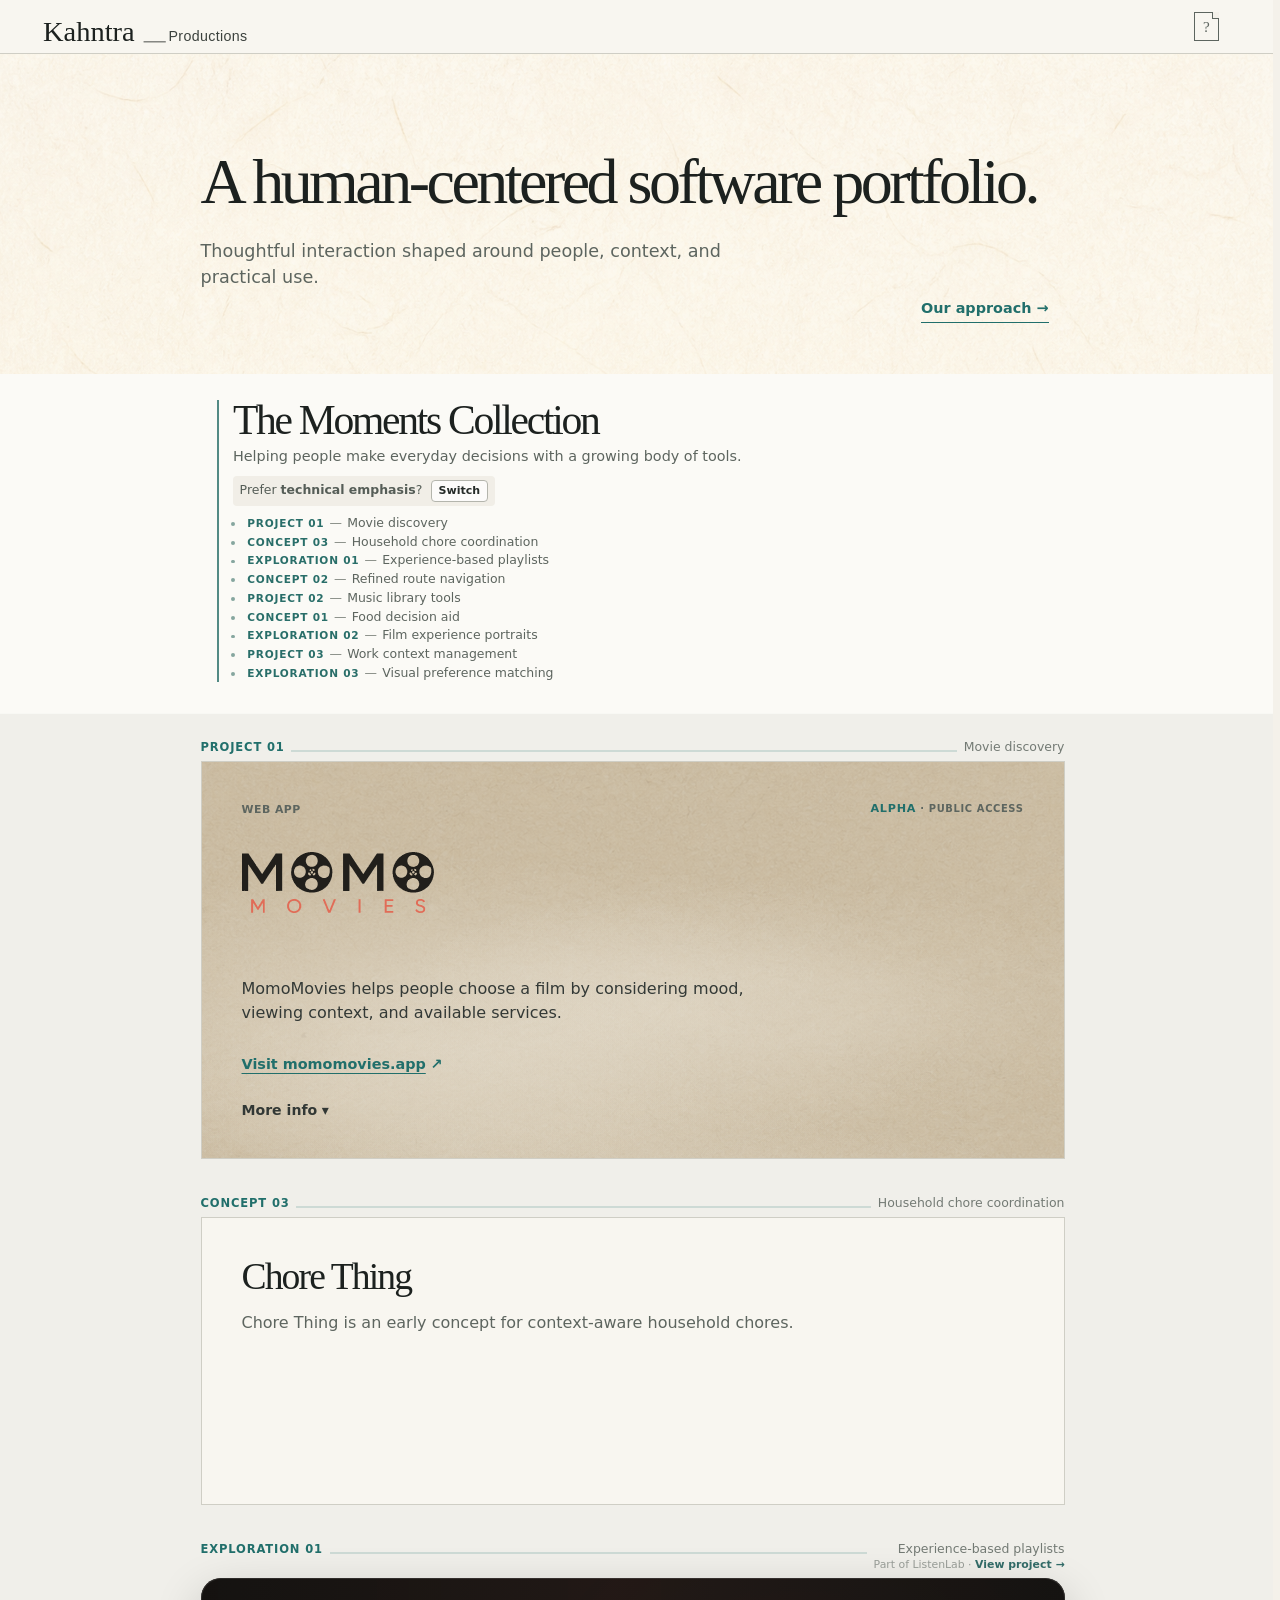
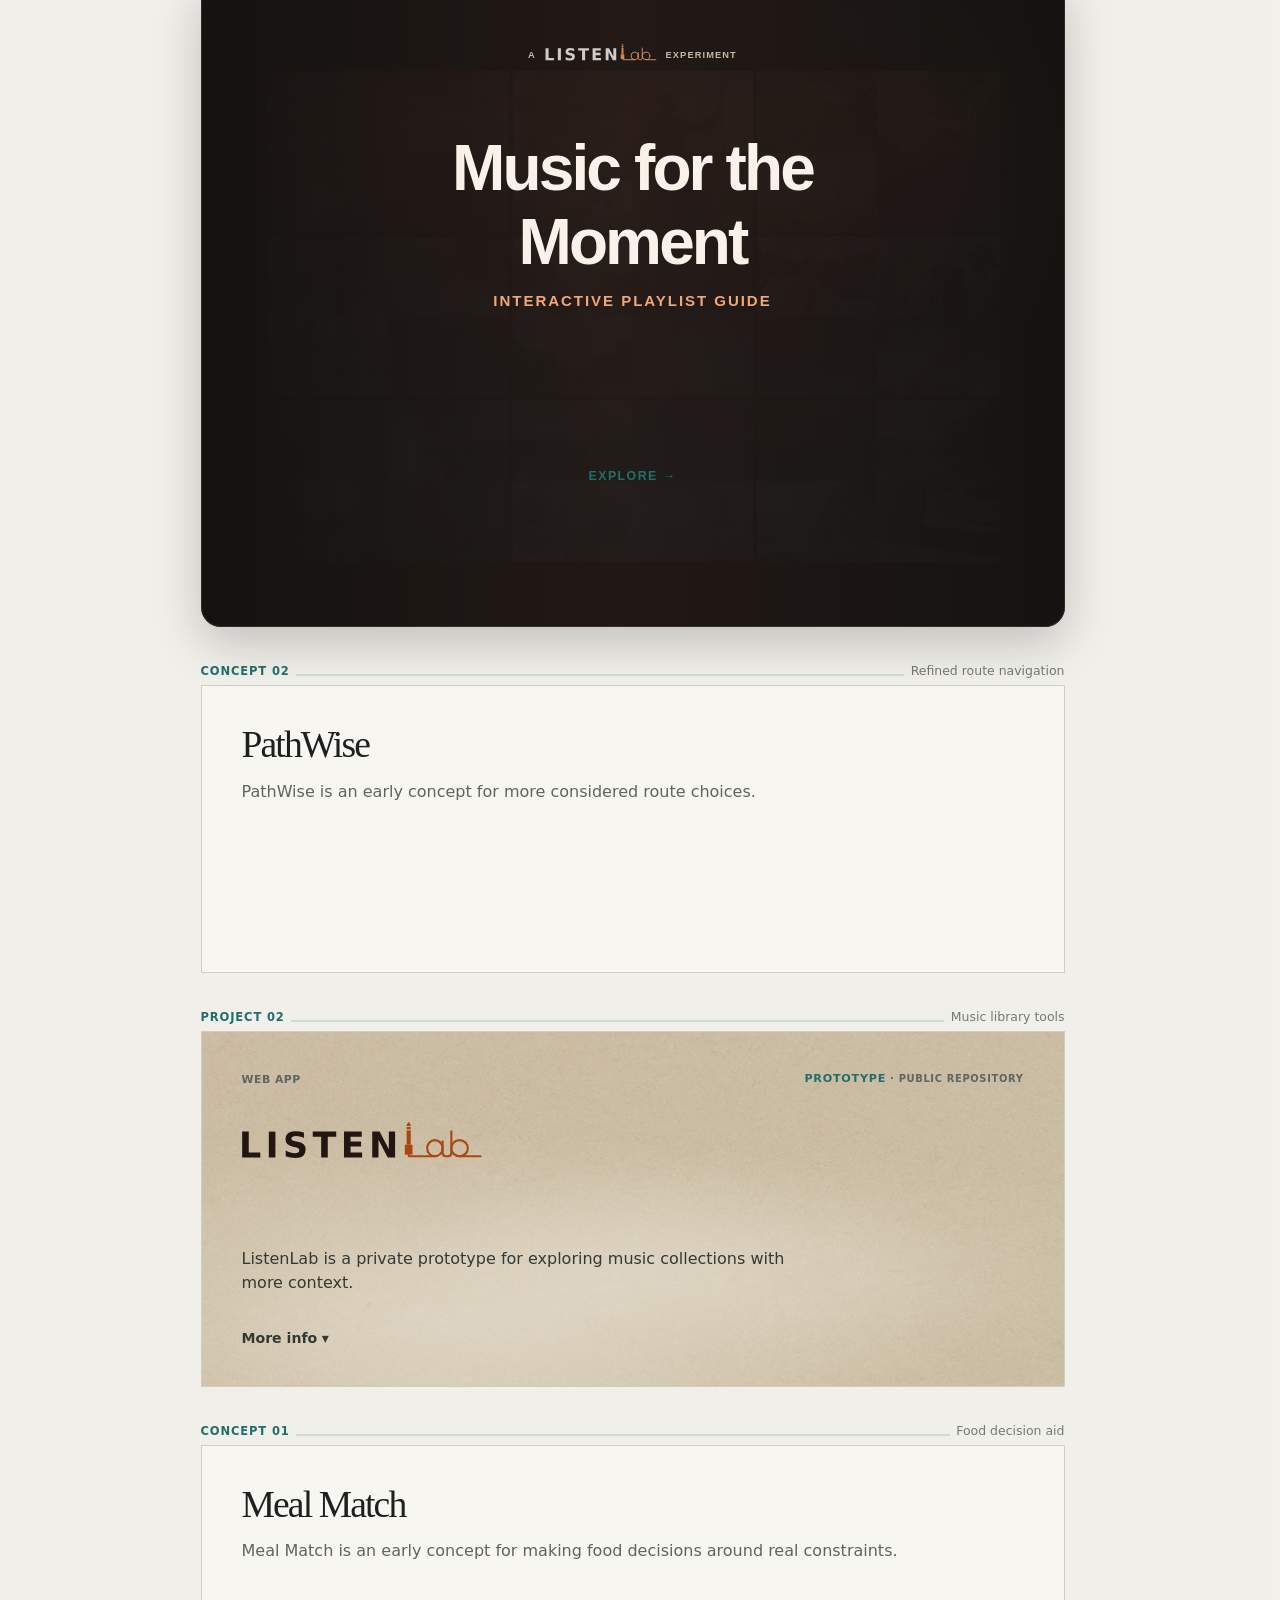
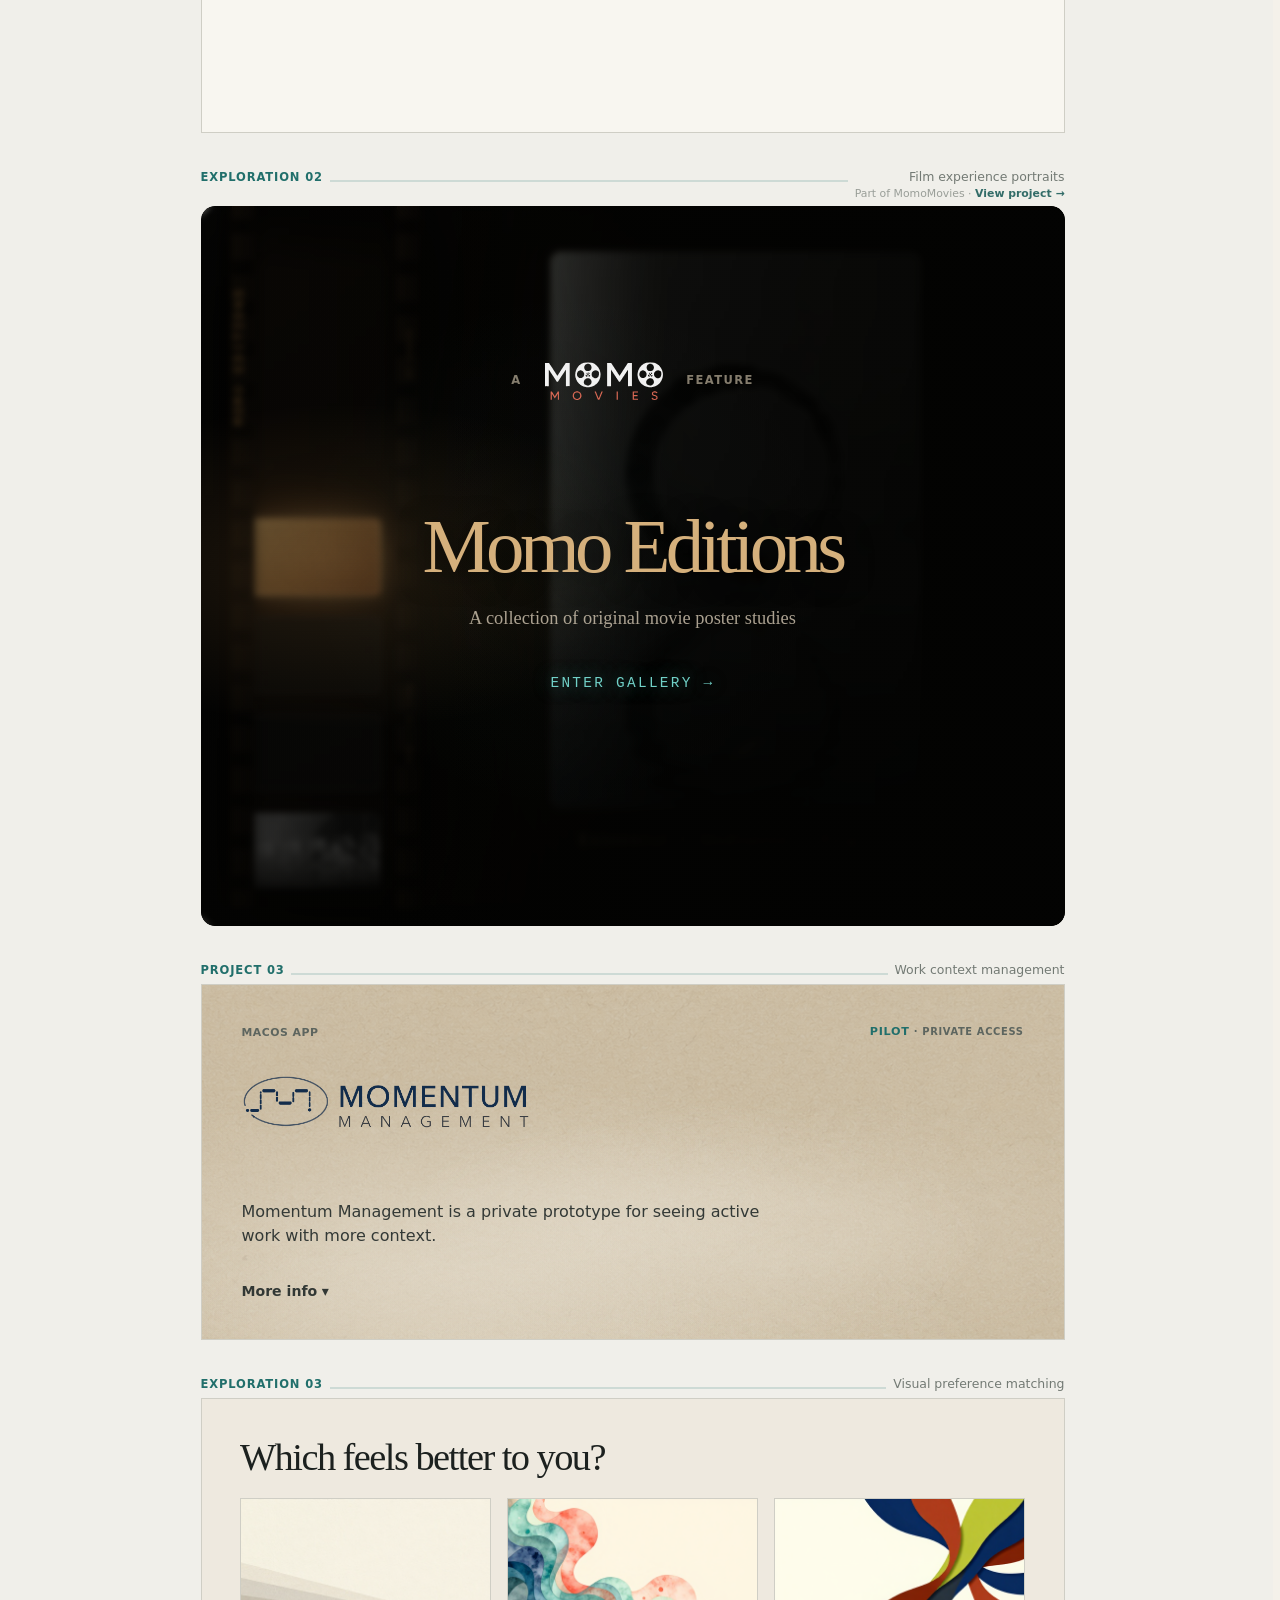
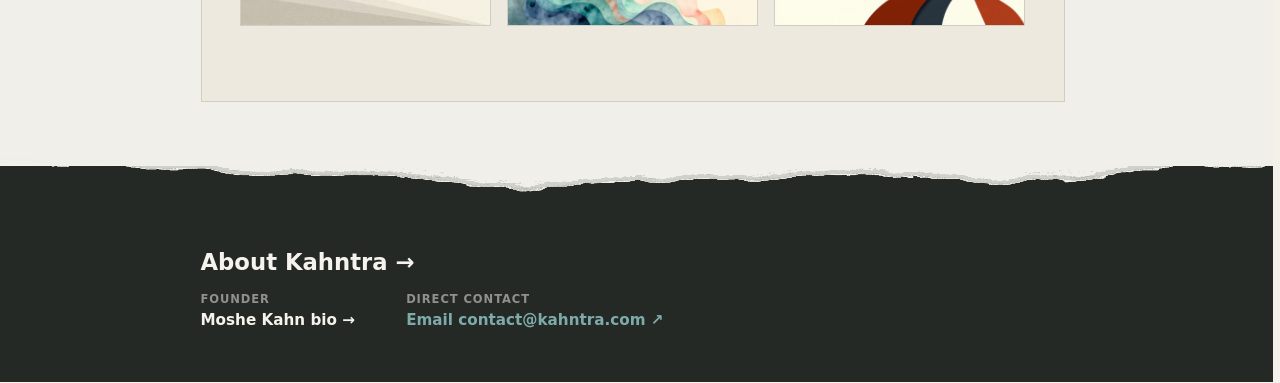
==== commit bf6c946c: "Add About overlay Client Work tab" ====
--- a/index.html
+++ b/index.html
@@ -563,12 +563,13 @@
           <div class="about-dialog__header">
             <h2 class="sr-only" id="about-dialog-title">About</h2>
             <div class="about-dialog__tabs" role="tablist" aria-label="About">
-              <button type="button" id="about-kahntra-tab" role="tab" aria-selected="true" aria-controls="about-kahntra-panel" data-about-tab="kahntra">Kahntra</button>
-              <button type="button" id="about-moshe-tab" role="tab" aria-selected="false" aria-controls="about-moshe-panel" data-about-tab="moshe">Moshe Kahn</button>
+              <button type="button" id="about-kahntra-tab" role="tab" aria-selected="true" aria-controls="about-kahntra-panel" data-about-tab="kahntra">Approach</button>
+              <button type="button" id="about-moshe-tab" role="tab" aria-selected="false" aria-controls="about-moshe-panel" data-about-tab="moshe">Founder</button>
+              <button type="button" id="about-client-work-tab" role="tab" aria-selected="false" aria-controls="about-client-work-panel" data-about-tab="client-work">Client Work</button>
             </div>
             <button class="about-dialog__close" type="button" data-about-close aria-label="Close About">×</button>
           </div>
-      <section class="approach section about-dialog__approach" id="about-kahntra-panel" role="tabpanel" aria-labelledby="about-kahntra-tab" data-about-panel="kahntra" aria-label="About Kahntra">
+      <section class="approach section about-dialog__approach" id="about-kahntra-panel" role="tabpanel" aria-labelledby="about-kahntra-tab" data-about-panel="kahntra" aria-label="Kahntra approach">
         <div class="approach-copy">
           <p class="eyebrow">Our approach</p>
           <h2 tabindex="-1" data-perspective-heading="philosophy" hidden>Tools should fit the work.</h2>
@@ -646,6 +647,18 @@
                 <img src="assets/moshe-kahn-portrait.jpg" width="400" height="400" loading="lazy" alt="Moshe Kahn wearing glasses.">
               </figure>
               <p class="about-dialog__lead">I build independent products, experiments, and client tools through close attention to how people actually use them.</p>
+            </div>
+          </section>
+          <section class="about-dialog__client-work" id="about-client-work-panel" role="tabpanel" aria-labelledby="about-client-work-tab" data-about-panel="client-work" hidden>
+            <p class="eyebrow">Client Work</p>
+            <h2>Focused tools for specific work.</h2>
+            <div class="about-dialog__client-work-body">
+              <p class="about-dialog__lead">Kahntra can help shape small software products, prototypes, and internal tools around the people and conditions they need to serve.</p>
+              <ul class="about-dialog__client-work-list" aria-label="Client work focus areas">
+                <li>Clarify the workflow, audience, and practical constraints.</li>
+                <li>Prototype the interaction before expanding the system.</li>
+                <li>Refine the tool around real use and clearer decisions.</li>
+              </ul>
             </div>
           </section>
           </div>
--- a/styles.css
+++ b/styles.css
@@ -4670,17 +4670,19 @@
 }
 
 .about-dialog {
-  width: min(calc(100% - 2rem), 68rem);
-  max-height: min(calc(100dvh - 2rem), 54rem);
+  width: min(calc(100% - clamp(1rem, 4vw, 2rem)), 64rem);
+  max-height: min(calc(100dvh - clamp(1rem, 4vw, 2rem)), 50rem);
   padding: 0;
   border: 1px solid var(--line);
+  border-radius: 6px;
   color: var(--ink);
   background: var(--canvas);
+  box-shadow: 0 1.5rem 4rem rgb(28 33 31 / 24%);
   overflow: hidden;
 }
 
 .about-dialog::backdrop {
-  background: rgb(28 33 31 / 48%);
+  background: rgb(28 33 31 / 54%);
 }
 
 .about-dialog__surface {
@@ -4693,7 +4695,8 @@
 .about-dialog__content {
   overflow: auto;
   overscroll-behavior: contain;
-  padding: clamp(1.25rem, 4vw, 3rem);
+  padding: clamp(1rem, 3vw, 2.5rem);
+  scrollbar-gutter: stable;
 }
 
 [data-about-panel][hidden] {
@@ -4701,12 +4704,18 @@
 }
 
 .about-dialog__header {
+  position: sticky;
+  z-index: 2;
+  top: 0;
   display: flex;
   align-items: flex-start;
   gap: 1rem;
   min-height: 2.25rem;
-  margin-bottom: clamp(2rem, 4vw, 3.5rem);
+  margin: calc(clamp(1rem, 3vw, 2.5rem) * -1) calc(clamp(1rem, 3vw, 2.5rem) * -1) clamp(1.5rem, 3vw, 2.5rem);
+  padding: clamp(1rem, 3vw, 2.5rem) clamp(1rem, 3vw, 2.5rem) 0;
   border-bottom: 1px solid var(--line);
+  background: color-mix(in srgb, var(--canvas) 94%, transparent);
+  backdrop-filter: blur(8px);
 }
 
 .about-dialog__close {
@@ -4736,9 +4745,17 @@
   gap: 1.1rem;
   margin: 0;
   border: 0;
+  min-width: 0;
+  overflow-x: auto;
+  scrollbar-width: none;
+}
+
+.about-dialog__tabs::-webkit-scrollbar {
+  display: none;
 }
 
 .about-dialog__tabs button {
+  flex: 0 0 auto;
   padding: 0 0 0.7rem;
   border: 0;
   border-bottom: 3px solid transparent;
@@ -4762,33 +4779,64 @@
   background: transparent;
 }
 
-.about-dialog__moshe {
+.about-dialog .approach-copy h2 {
+  max-width: 14ch;
+}
+
+.about-dialog__moshe,
+.about-dialog__client-work {
   display: grid;
   gap: clamp(1.25rem, 3vw, 2rem);
   align-items: start;
-  max-width: 54rem;
+  max-width: 48rem;
   padding-bottom: clamp(1rem, 4vw, 3rem);
 }
 
-.about-dialog__moshe h2 {
+.about-dialog__moshe h2,
+.about-dialog__client-work h2 {
   margin: 0 0 1rem;
 }
 
 .about-dialog__lead {
   margin: 0;
   color: var(--muted-ink);
-  font-size: clamp(1.15rem, 2vw, 1.45rem);
+  font-size: clamp(1.1rem, 1.8vw, 1.35rem);
+  line-height: 1.45;
 }
 
 .about-dialog__moshe-body {
   display: grid;
-  grid-template-columns: minmax(10rem, 14rem) minmax(0, 1fr);
+  grid-template-columns: minmax(10rem, 12rem) minmax(0, 1fr);
   gap: clamp(1.25rem, 3vw, 2.5rem);
-  align-items: start;
+  align-items: center;
+}
+
+.about-dialog__client-work-body {
+  display: grid;
+  gap: clamp(1.25rem, 3vw, 2rem);
+}
+
+.about-dialog__client-work-list {
+  display: grid;
+  gap: 0;
+  margin: 0;
+  padding: 0;
+  border-top: 1px solid var(--line);
+  list-style: none;
+}
+
+.about-dialog__client-work-list li {
+  padding: 1rem 0;
+  border-bottom: 1px solid var(--line);
+  color: var(--muted-ink);
+  line-height: 1.55;
 }
 
 .about-dialog__portrait {
   margin: 0;
+  overflow: hidden;
+  border: 1px solid var(--line);
+  background: var(--card);
 }
 
 .about-dialog__portrait img {
@@ -4817,9 +4865,26 @@
 }
 
 @media (max-width: 600px) {
+  .about-dialog {
+    width: min(calc(100% - 1rem), 34rem);
+  }
+
+  .about-dialog__header {
+    align-items: center;
+    gap: 0.75rem;
+  }
+
   .about-dialog__moshe-body {
-    grid-template-columns: minmax(7.5rem, 10rem) minmax(0, 1fr);
-    gap: 1rem;
+    grid-template-columns: minmax(0, 1fr);
+    gap: 1.25rem;
+  }
+
+  .about-dialog__portrait {
+    width: min(11rem, 58vw);
+  }
+
+  .about-dialog__footer {
+    text-align: left;
   }
 }
 
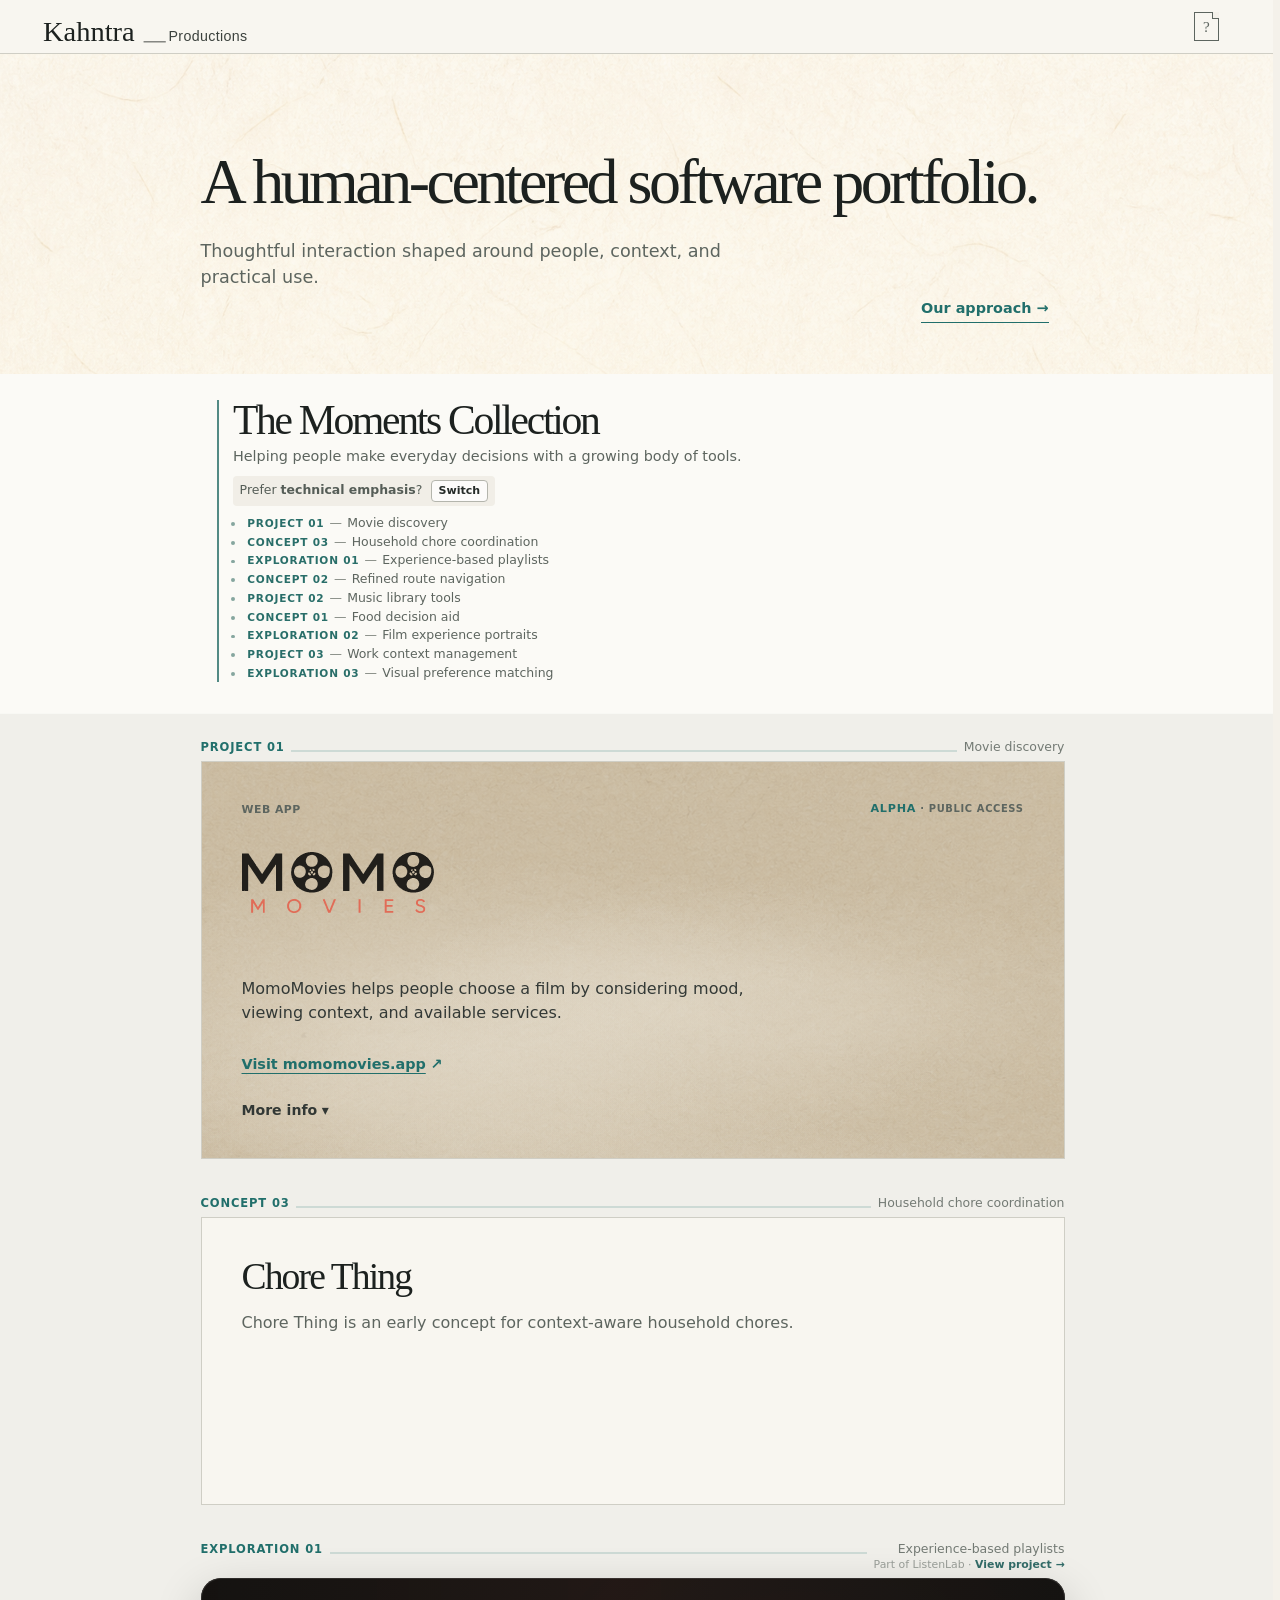
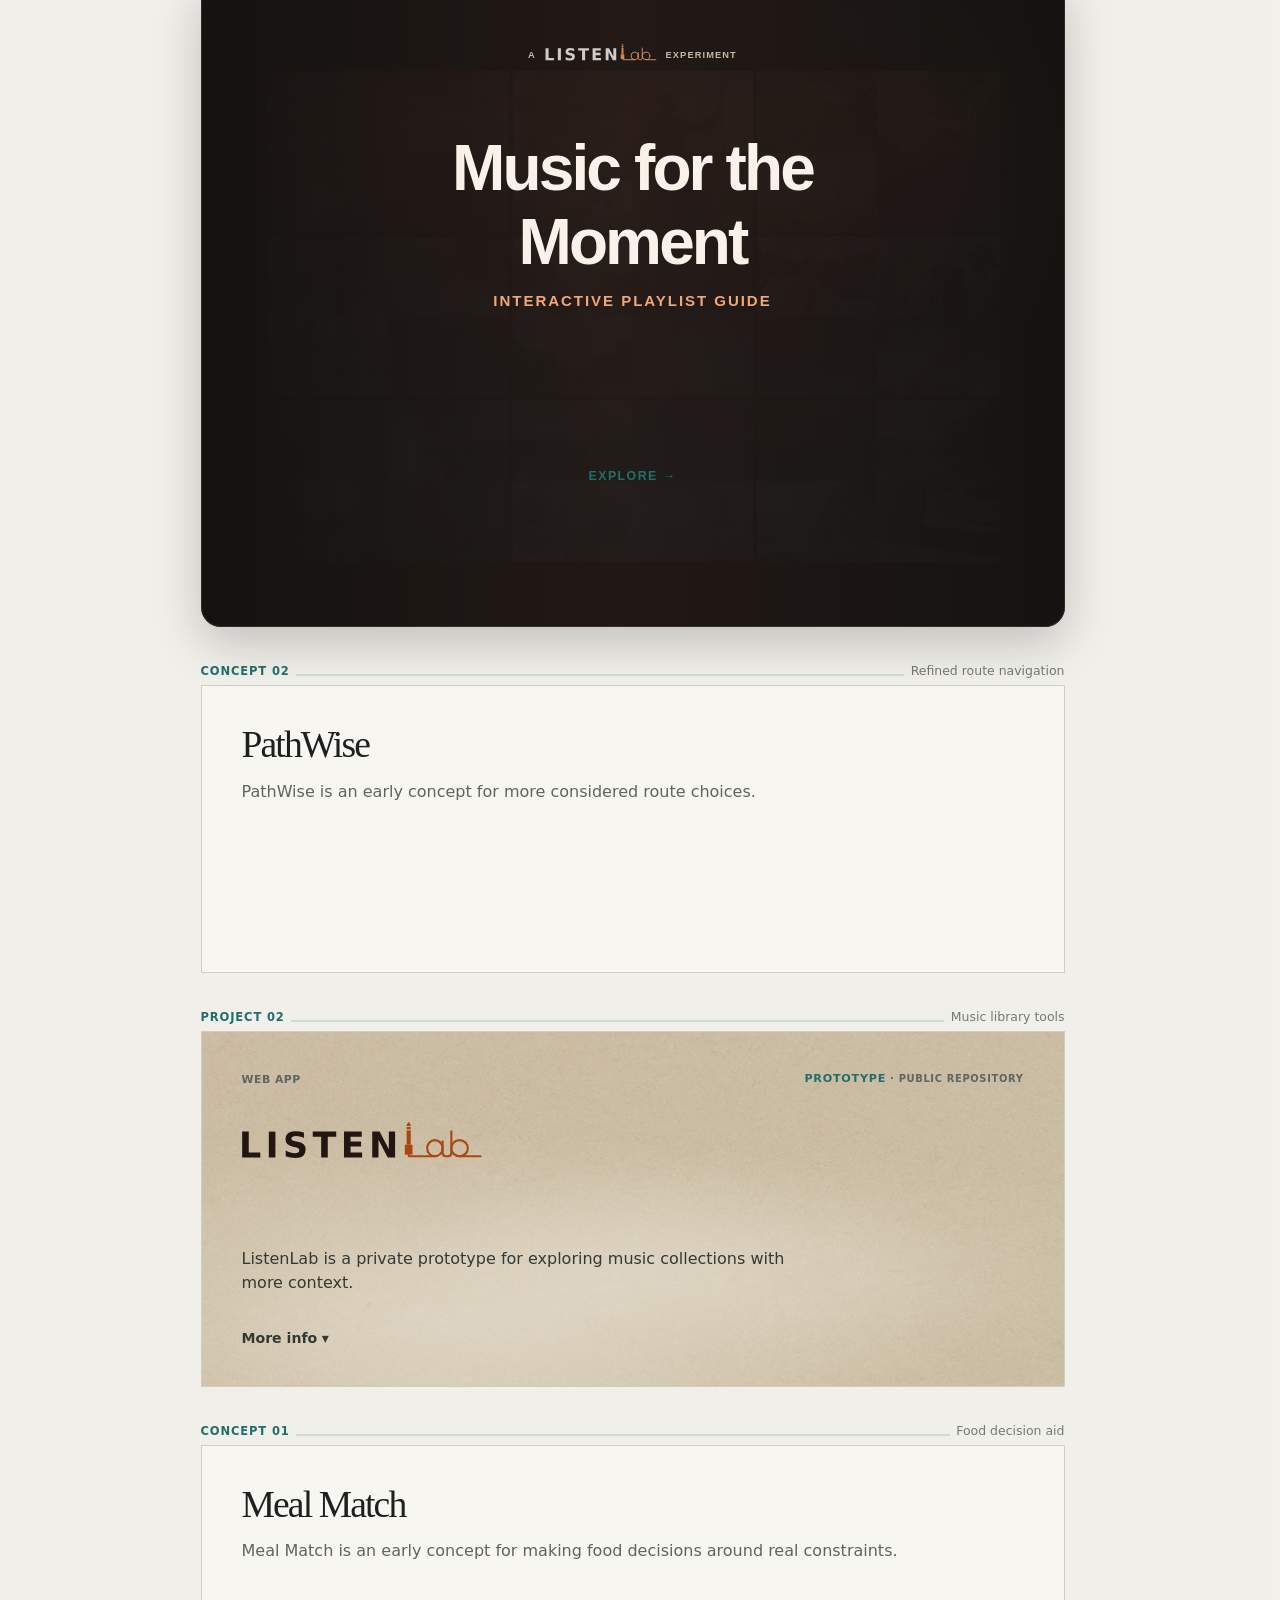
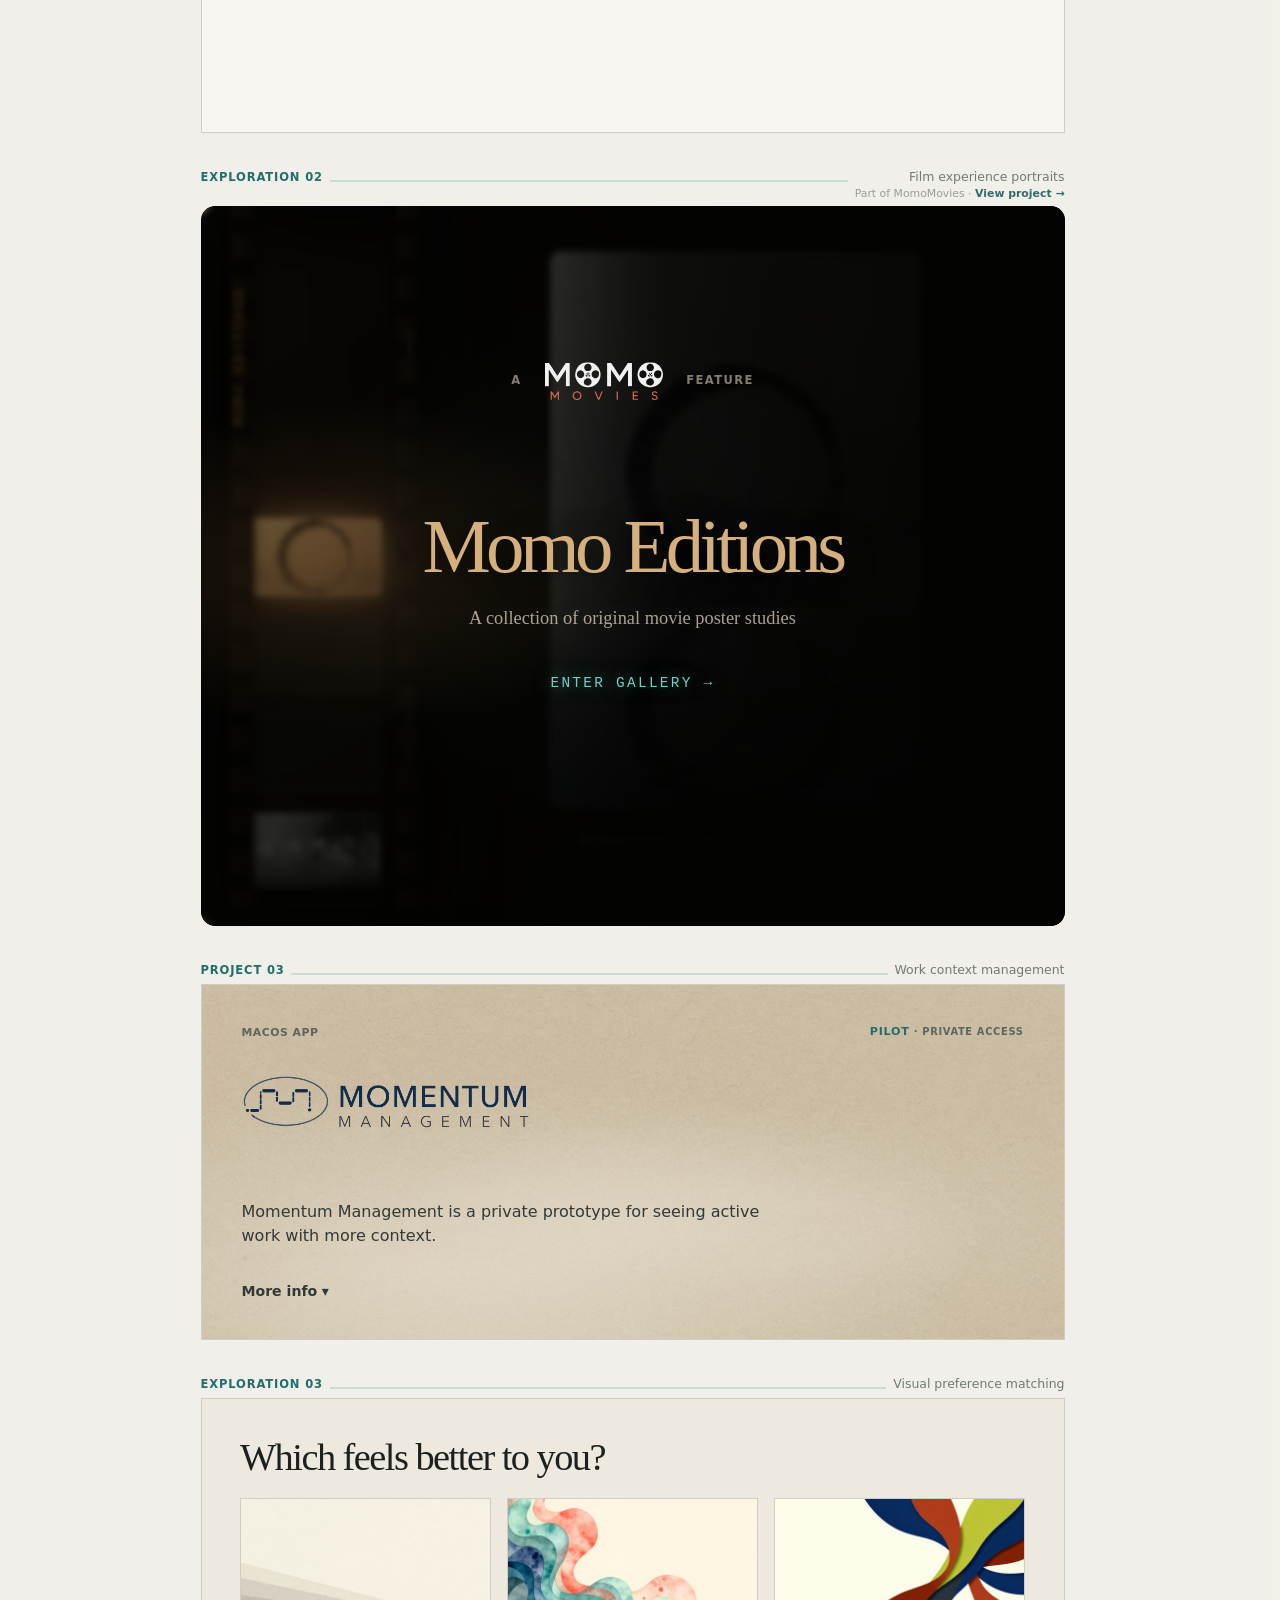
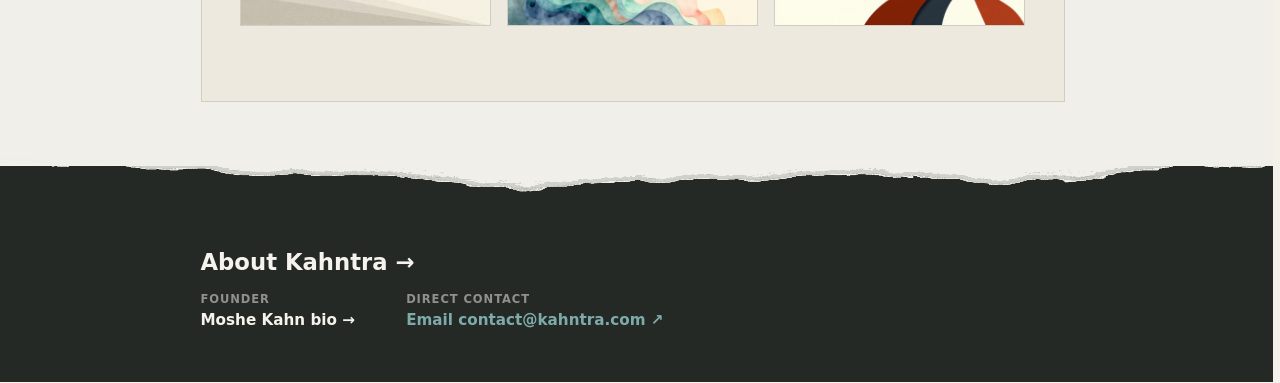
==== commit a5297c65: "Refine Founder tab content and portrait" ====
--- a/index.html
+++ b/index.html
@@ -641,12 +641,16 @@
         </figure>
       </section>
           <section class="about-dialog__moshe" id="about-moshe-panel" role="tabpanel" aria-labelledby="about-moshe-tab" data-about-panel="moshe" hidden>
-            <h2>Designer and developer.</h2>
+            <h2>Moshe Kahn</h2>
             <div class="about-dialog__moshe-body">
               <figure class="about-dialog__portrait">
                 <img src="assets/moshe-kahn-portrait.jpg" width="400" height="400" loading="lazy" alt="Moshe Kahn wearing glasses.">
               </figure>
-              <p class="about-dialog__lead">I build independent products, experiments, and client tools through close attention to how people actually use them.</p>
+              <div class="about-dialog__founder-copy">
+                <p class="about-dialog__founder-role">Founder, designer, and developer.</p>
+                <p class="about-dialog__lead">I build independent products, experiments, and client tools through close attention to how people actually use them.</p>
+                <p class="about-dialog__founder-note">B.S. Computer Science, UCLA.</p>
+              </div>
             </div>
           </section>
           <section class="about-dialog__client-work" id="about-client-work-panel" role="tabpanel" aria-labelledby="about-client-work-tab" data-about-panel="client-work" hidden>
--- a/styles.css
+++ b/styles.css
@@ -4806,9 +4806,26 @@
 
 .about-dialog__moshe-body {
   display: grid;
-  grid-template-columns: minmax(10rem, 12rem) minmax(0, 1fr);
+  grid-template-columns: minmax(9rem, 36%) minmax(0, 1fr);
   gap: clamp(1.25rem, 3vw, 2.5rem);
   align-items: center;
+}
+
+.about-dialog__founder-copy {
+  display: grid;
+  gap: 1rem;
+}
+
+.about-dialog__founder-role,
+.about-dialog__founder-note {
+  margin: 0;
+  color: var(--muted-ink);
+  line-height: 1.5;
+}
+
+.about-dialog__founder-role {
+  color: var(--ink);
+  font-weight: 700;
 }
 
 .about-dialog__client-work-body {
@@ -4833,6 +4850,7 @@
 }
 
 .about-dialog__portrait {
+  aspect-ratio: 5 / 6;
   margin: 0;
   overflow: hidden;
   border: 1px solid var(--line);
@@ -4842,9 +4860,8 @@
 .about-dialog__portrait img {
   display: block;
   width: 100%;
-  aspect-ratio: 1;
-  height: auto;
-  object-fit: contain;
+  height: 100%;
+  object-fit: cover;
   filter: grayscale(1);
 }
 
@@ -4880,7 +4897,7 @@
   }
 
   .about-dialog__portrait {
-    width: min(11rem, 58vw);
+    width: min(10rem, 52vw);
   }
 
   .about-dialog__footer {
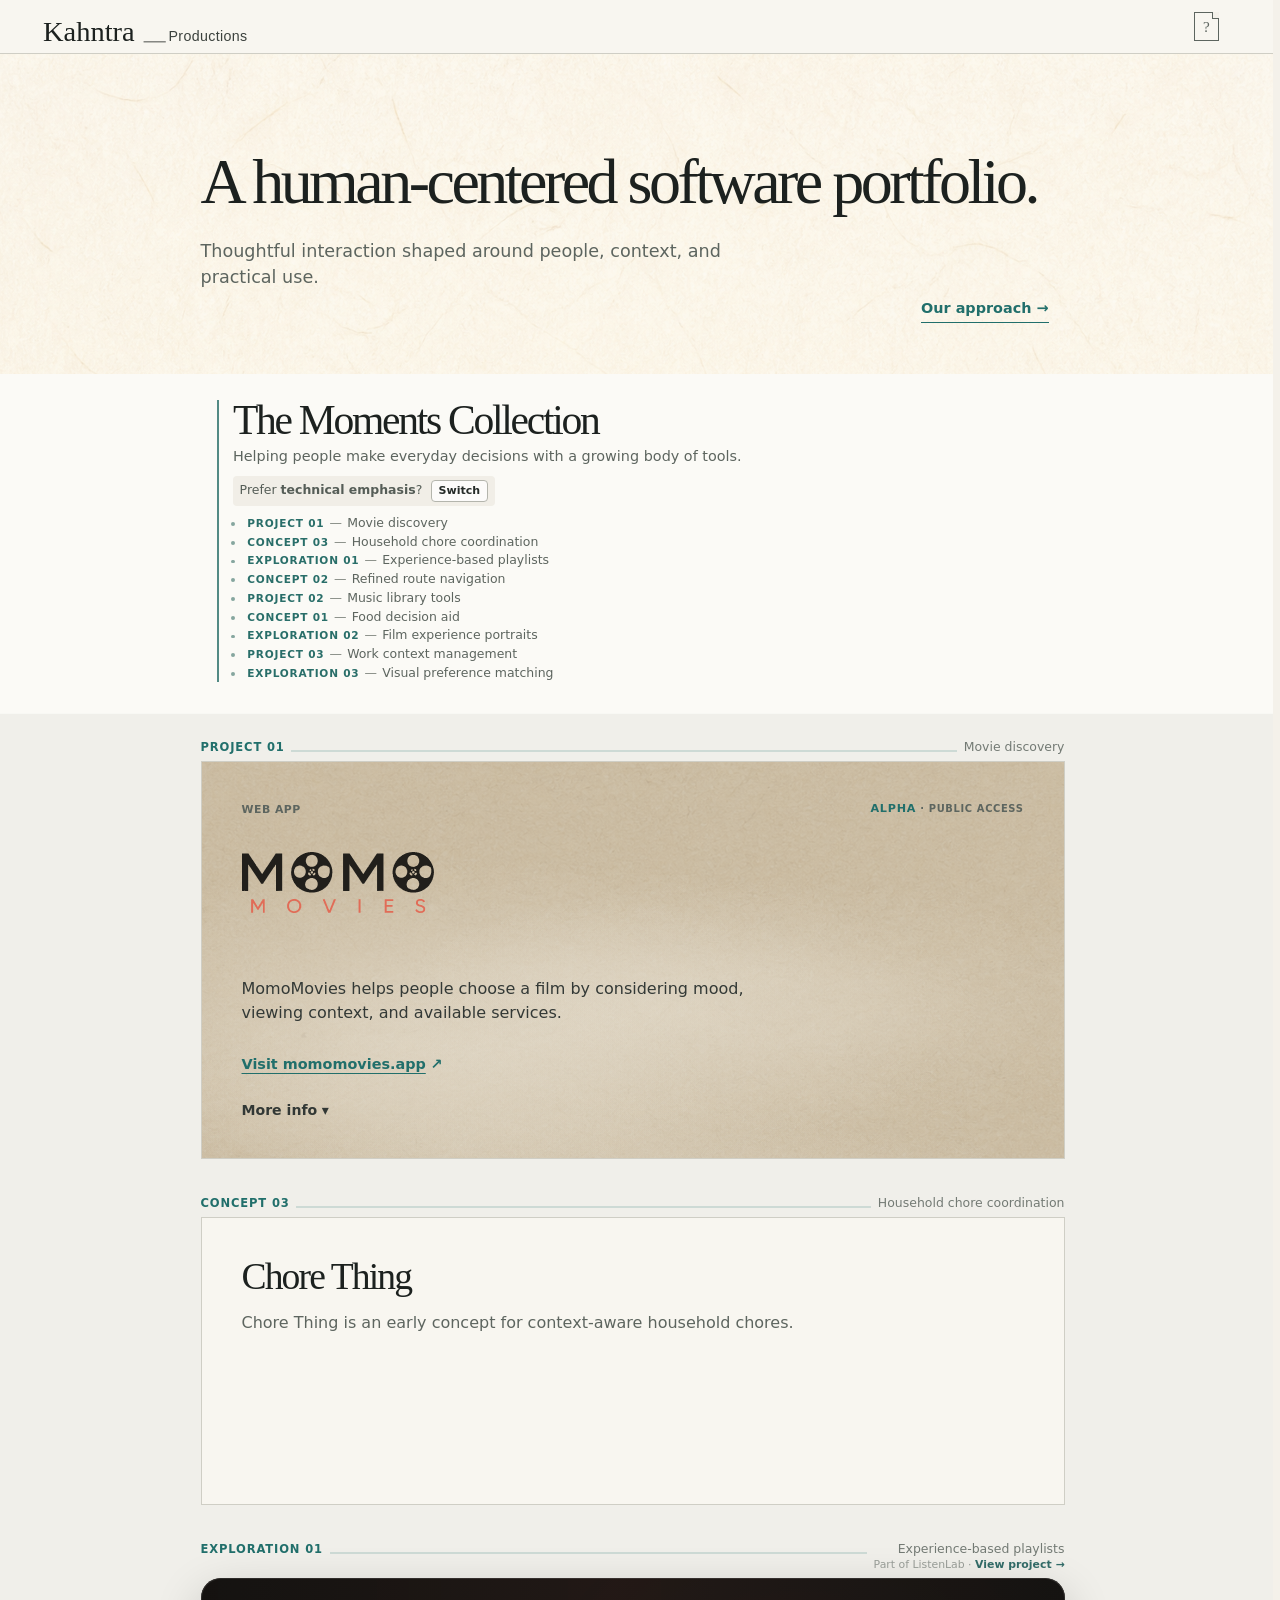
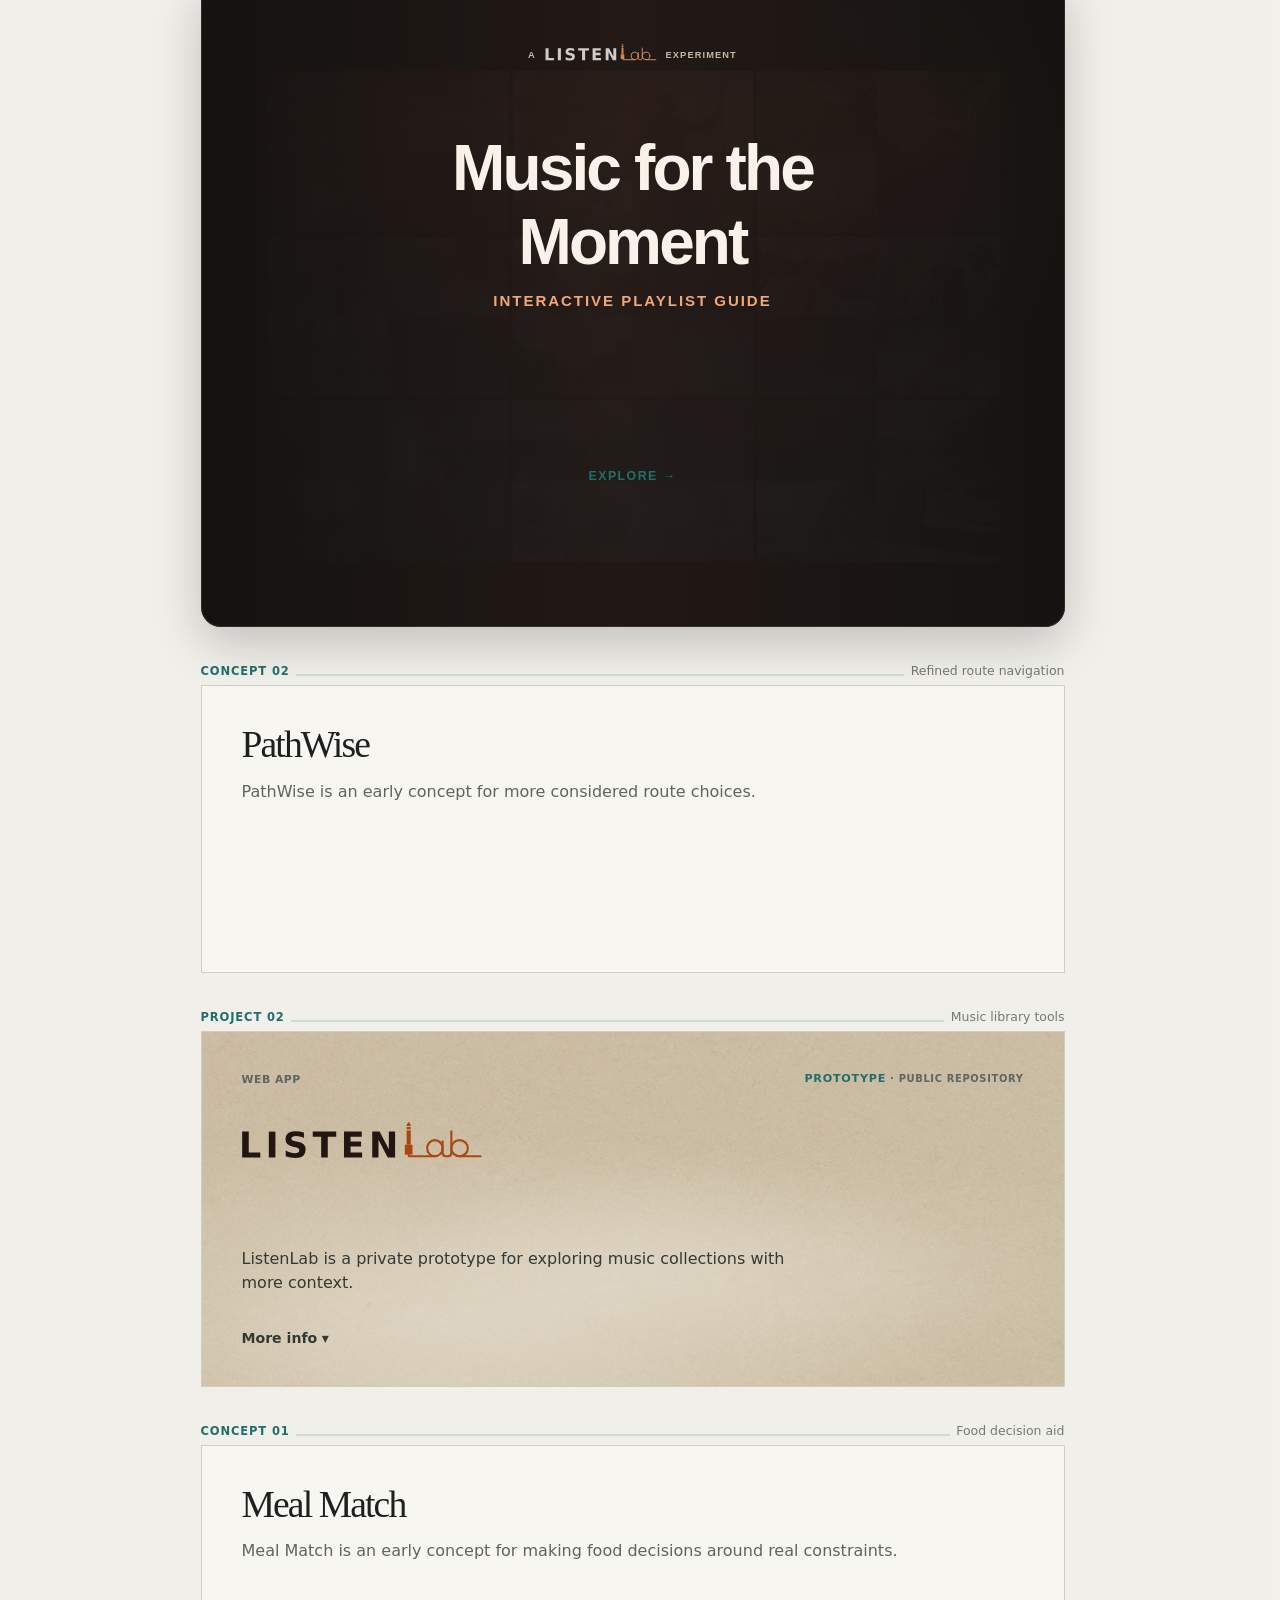
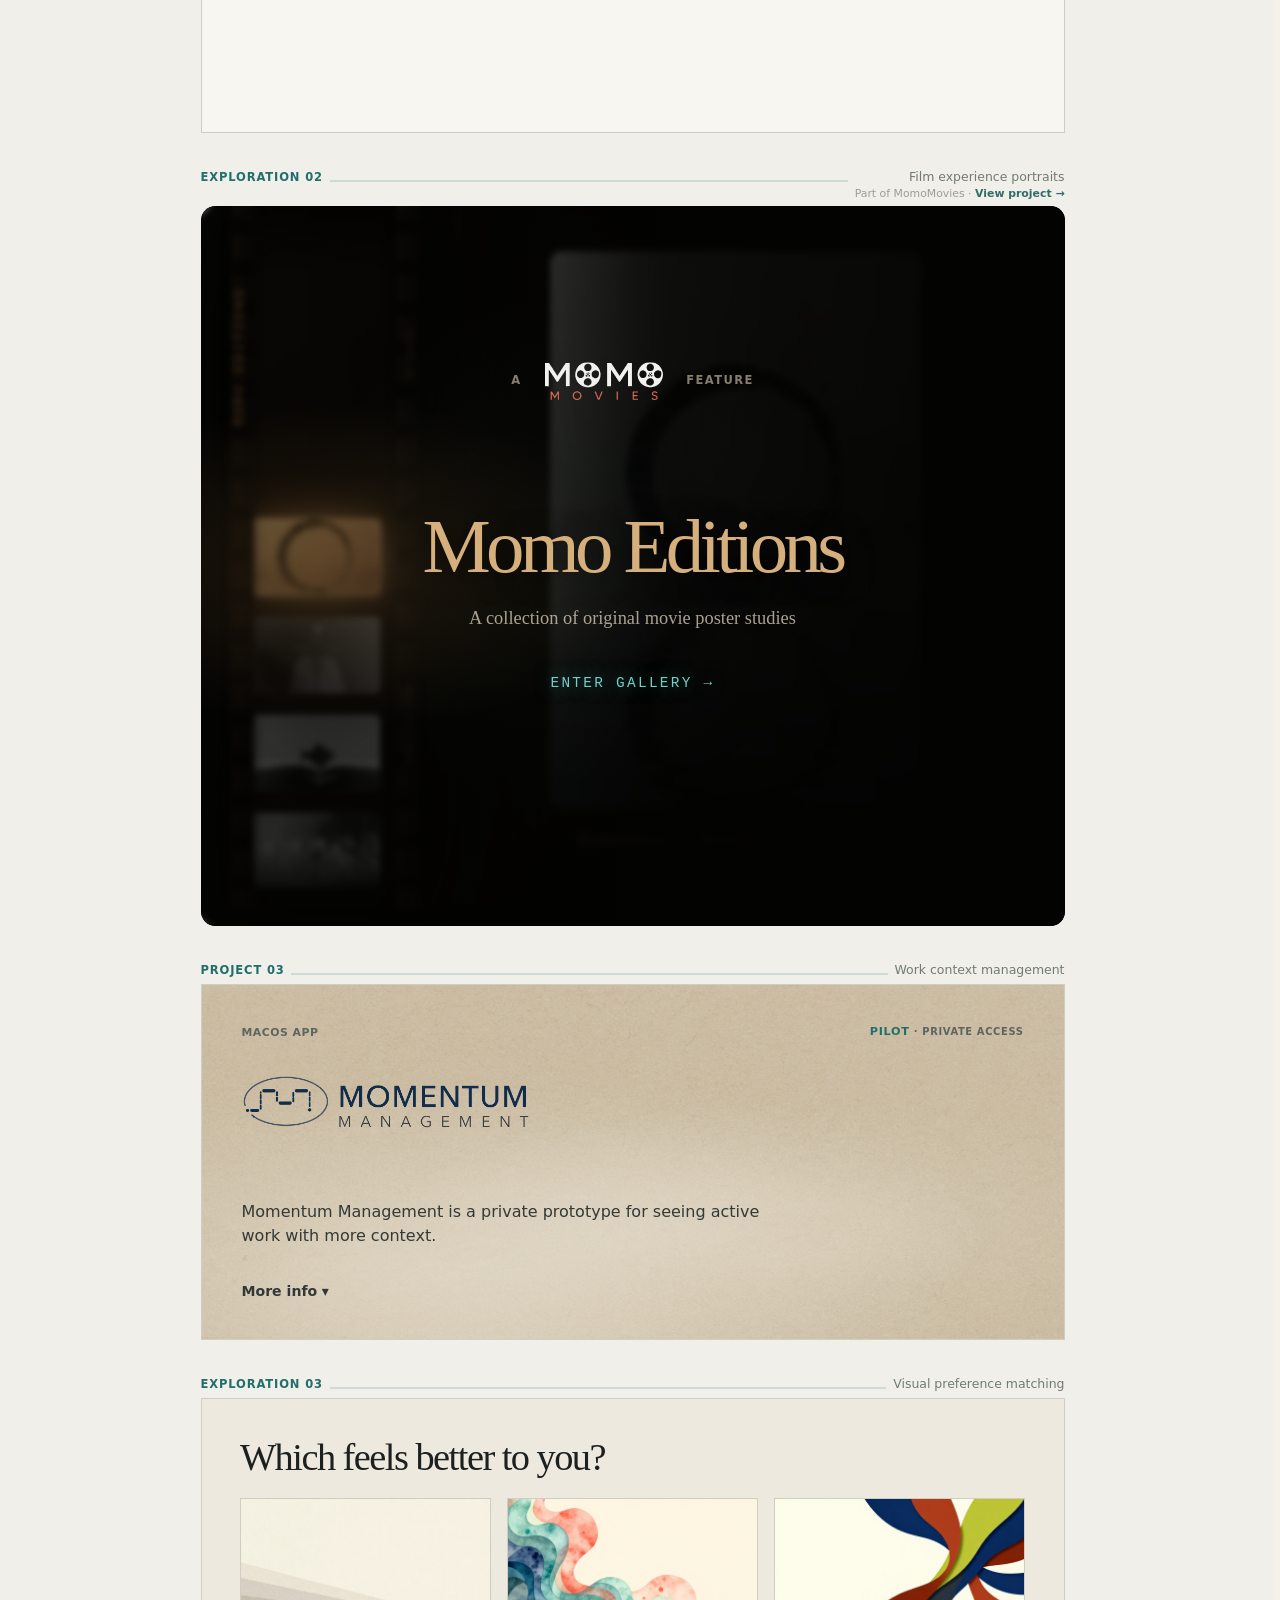
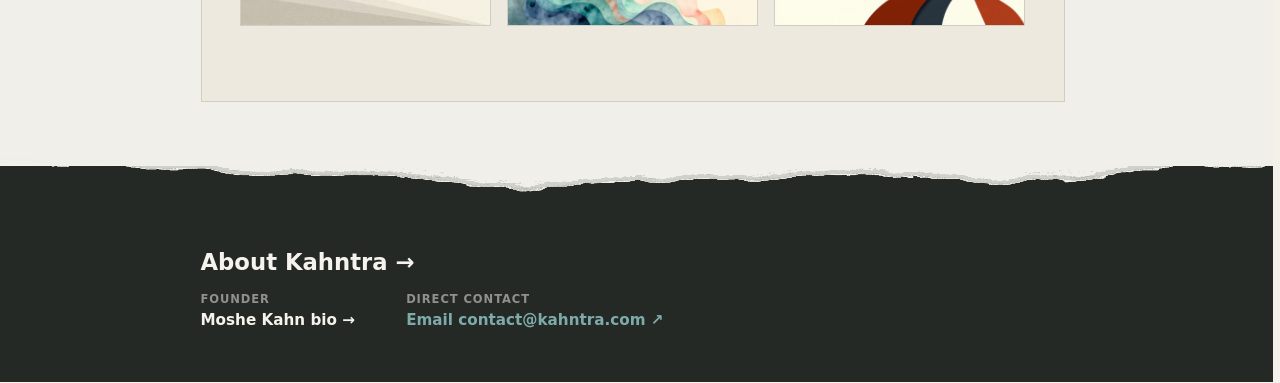
==== commit 73554804: "Refine About Approach tab" ====
--- a/index.html
+++ b/index.html
@@ -572,41 +572,9 @@
       <section class="approach section about-dialog__approach" id="about-kahntra-panel" role="tabpanel" aria-labelledby="about-kahntra-tab" data-about-panel="kahntra" aria-label="Kahntra approach">
         <div class="approach-copy">
           <p class="eyebrow">Our approach</p>
-          <h2 tabindex="-1" data-perspective-heading="philosophy" hidden>Tools should fit the work.</h2>
-          <h2 tabindex="-1" data-perspective-heading="general" hidden>Tools should fit the work.</h2>
-          <h2 tabindex="-1" data-perspective-heading="technical">Tools should fit the work.</h2>
+          <h2>Tools should fit the work.</h2>
           <div class="approach-followup">
-          <div class="approach-body approach-body--mobile" data-content-group>
-            <p data-perspective="philosophy" data-detail="less" hidden>We shape tools around the people and situations they serve.</p>
-            <p data-perspective="philosophy" data-detail="regular" hidden>We stay close to the people and situations a tool serves, refining it until it fits the work already happening.</p>
-            <p data-perspective="philosophy" data-detail="more" hidden>We stay close to the people and situations a tool serves, refining it until it fits the work already happening. That means learning from use before deciding that a first answer is final.</p>
-            <p data-perspective="general" data-detail="less" hidden>We test and refine tools until they fit the work.</p>
-            <p data-perspective="general" data-detail="regular" hidden>We stay close to the work, testing and refining until a tool fits the people using it.</p>
-            <p data-perspective="general" data-detail="more" hidden>We stay close to the work, testing and refining until a tool fits the people using it. The point is not to add features, but to keep adjusting until the experience becomes clearer.</p>
-            <p data-perspective="technical" data-detail="less">We prototype in context and keep only what improves the work.</p>
-            <p data-perspective="technical" data-detail="regular" hidden>We test each iteration in context, preserve the improvements it produces, and remove complexity that does not help.</p>
-            <p data-perspective="technical" data-detail="more" hidden>We test each iteration in context, preserve the improvements it produces, and remove complexity that does not help. That keeps the system accountable to the experience instead of to a fixed feature list.</p>
-          </div>
-          <div class="approach-body approach-body--desktop" data-content-group>
-            <p data-perspective="philosophy" data-detail="less" hidden>We shape tools around the people and situations they serve.</p>
-            <p data-perspective="philosophy" data-detail="regular" hidden>We shape tools around the people and situations they serve.</p>
-            <div data-perspective="philosophy" data-detail="more" hidden>
-              <p>We stay close to the people and situations a tool serves.</p>
-              <p class="approach-body__extra">Learning from use helps the tool fit the work already happening, rather than forcing the work to fit the tool.</p>
-            </div>
-            <p data-perspective="general" data-detail="less" hidden>We test and refine tools until they fit the work.</p>
-            <p data-perspective="general" data-detail="regular" hidden>We test and refine tools until they fit the work.</p>
-            <div data-perspective="general" data-detail="more" hidden>
-              <p>We stay close to the work, testing and refining until a tool fits the people using it.</p>
-              <p class="approach-body__extra">The point is not to add features, but to keep adjusting until the experience becomes clearer.</p>
-            </div>
-            <p data-perspective="technical" data-detail="less">We prototype in context and keep only what improves the work.</p>
-            <p data-perspective="technical" data-detail="regular" hidden>We prototype in context and keep only what improves the work.</p>
-            <div data-perspective="technical" data-detail="more" hidden>
-              <p>We test each iteration in context, preserve the improvements it produces, and remove complexity that does not help.</p>
-              <p class="approach-body__extra">That keeps the system accountable to the experience instead of to a fixed feature list.</p>
-            </div>
-          </div>
+            <p class="about-dialog__lead">Kahntra starts with the real situation around a tool: who is using it, what they are trying to decide or do, and what would make the next step clearer.</p>
             <ol class="approach-process" aria-label="Kahntra approach">
               <li>
                 <span class="approach-process__mark" aria-hidden="true">01</span>
@@ -630,15 +598,27 @@
                 </div>
               </li>
             </ol>
-          </div>
-        </div>
-
-        <figure class="approach-visual">
-          <picture>
-            <source srcset="assets/kahntra-human-centered-process.webp" type="image/webp">
-            <img src="assets/kahntra-human-centered-process.png" width="1448" height="1086" loading="lazy" alt="A person arranging translucent sketches in a sunlit studio.">
-          </picture>
-        </figure>
+            <section class="about-dialog__method" aria-labelledby="about-dialog-method-title">
+              <p class="eyebrow">How it gets tested</p>
+              <h3 id="about-dialog-method-title">Small product experiments make the approach concrete.</h3>
+              <p>Each experiment gives the method a specific surface: a decision to clarify, a rhythm to support, or a collection to make easier to explore.</p>
+              <ul class="about-dialog__method-list">
+                <li>
+                  <h4>Banner Picker</h4>
+                  <p>A small preference test for noticing how visual choices change the feel of a product surface.</p>
+                </li>
+                <li>
+                  <h4>Music for the Moment / Playlist Picker</h4>
+                  <p>A guided selection flow for matching music to context without turning the choice into a search chore.</p>
+                </li>
+                <li>
+                  <h4>Momo Editions</h4>
+                  <p>A visual collection study for exploring how poster treatments can frame the same film in different ways.</p>
+                </li>
+              </ul>
+            </section>
+          </div>
+        </div>
       </section>
           <section class="about-dialog__moshe" id="about-moshe-panel" role="tabpanel" aria-labelledby="about-moshe-tab" data-about-panel="moshe" hidden>
             <h2>Moshe Kahn</h2>
--- a/styles.css
+++ b/styles.css
@@ -4773,14 +4773,77 @@
 }
 
 .about-dialog .approach.section {
+  display: block;
+  max-width: 52rem;
   margin: 0;
   padding: 0;
   border: 0;
   background: transparent;
 }
 
+.about-dialog [data-about-panel][hidden] {
+  display: none;
+}
+
 .about-dialog .approach-copy h2 {
   max-width: 14ch;
+}
+
+.about-dialog .approach-followup {
+  display: grid;
+  gap: clamp(1.75rem, 4vw, 2.75rem);
+}
+
+.about-dialog__method {
+  display: grid;
+  gap: 1rem;
+  padding-top: clamp(1.5rem, 4vw, 2.5rem);
+  border-top: 1px solid var(--line);
+}
+
+.about-dialog__method .eyebrow,
+.about-dialog__method h3,
+.about-dialog__method h4,
+.about-dialog__method p {
+  margin: 0;
+}
+
+.about-dialog__method h3 {
+  max-width: 24ch;
+  font-family: var(--font-serif);
+  font-size: clamp(1.5rem, 3vw, 2.2rem);
+  line-height: 1.05;
+}
+
+.about-dialog__method > p,
+.about-dialog__method-list p {
+  color: var(--muted-ink);
+  line-height: 1.5;
+}
+
+.about-dialog__method-list {
+  display: grid;
+  gap: 0;
+  margin: clamp(0.5rem, 2vw, 1rem) 0 0;
+  padding: 0;
+  border-top: 1px solid var(--line);
+  list-style: none;
+}
+
+.about-dialog__method-list li {
+  display: grid;
+  gap: 0.35rem;
+  padding: 1rem 0;
+  border-bottom: 1px solid var(--line);
+}
+
+.about-dialog__method-list h4 {
+  font-family: inherit;
+  font-size: 0.82rem;
+  font-weight: 700;
+  letter-spacing: 0.09em;
+  line-height: 1.25;
+  text-transform: uppercase;
 }
 
 .about-dialog__moshe,
@@ -4884,6 +4947,11 @@
 @media (max-width: 600px) {
   .about-dialog {
     width: min(calc(100% - 1rem), 34rem);
+    height: min(calc(100dvh - 1rem), 50rem);
+  }
+
+  .about-dialog__surface {
+    height: 100%;
   }
 
   .about-dialog__header {
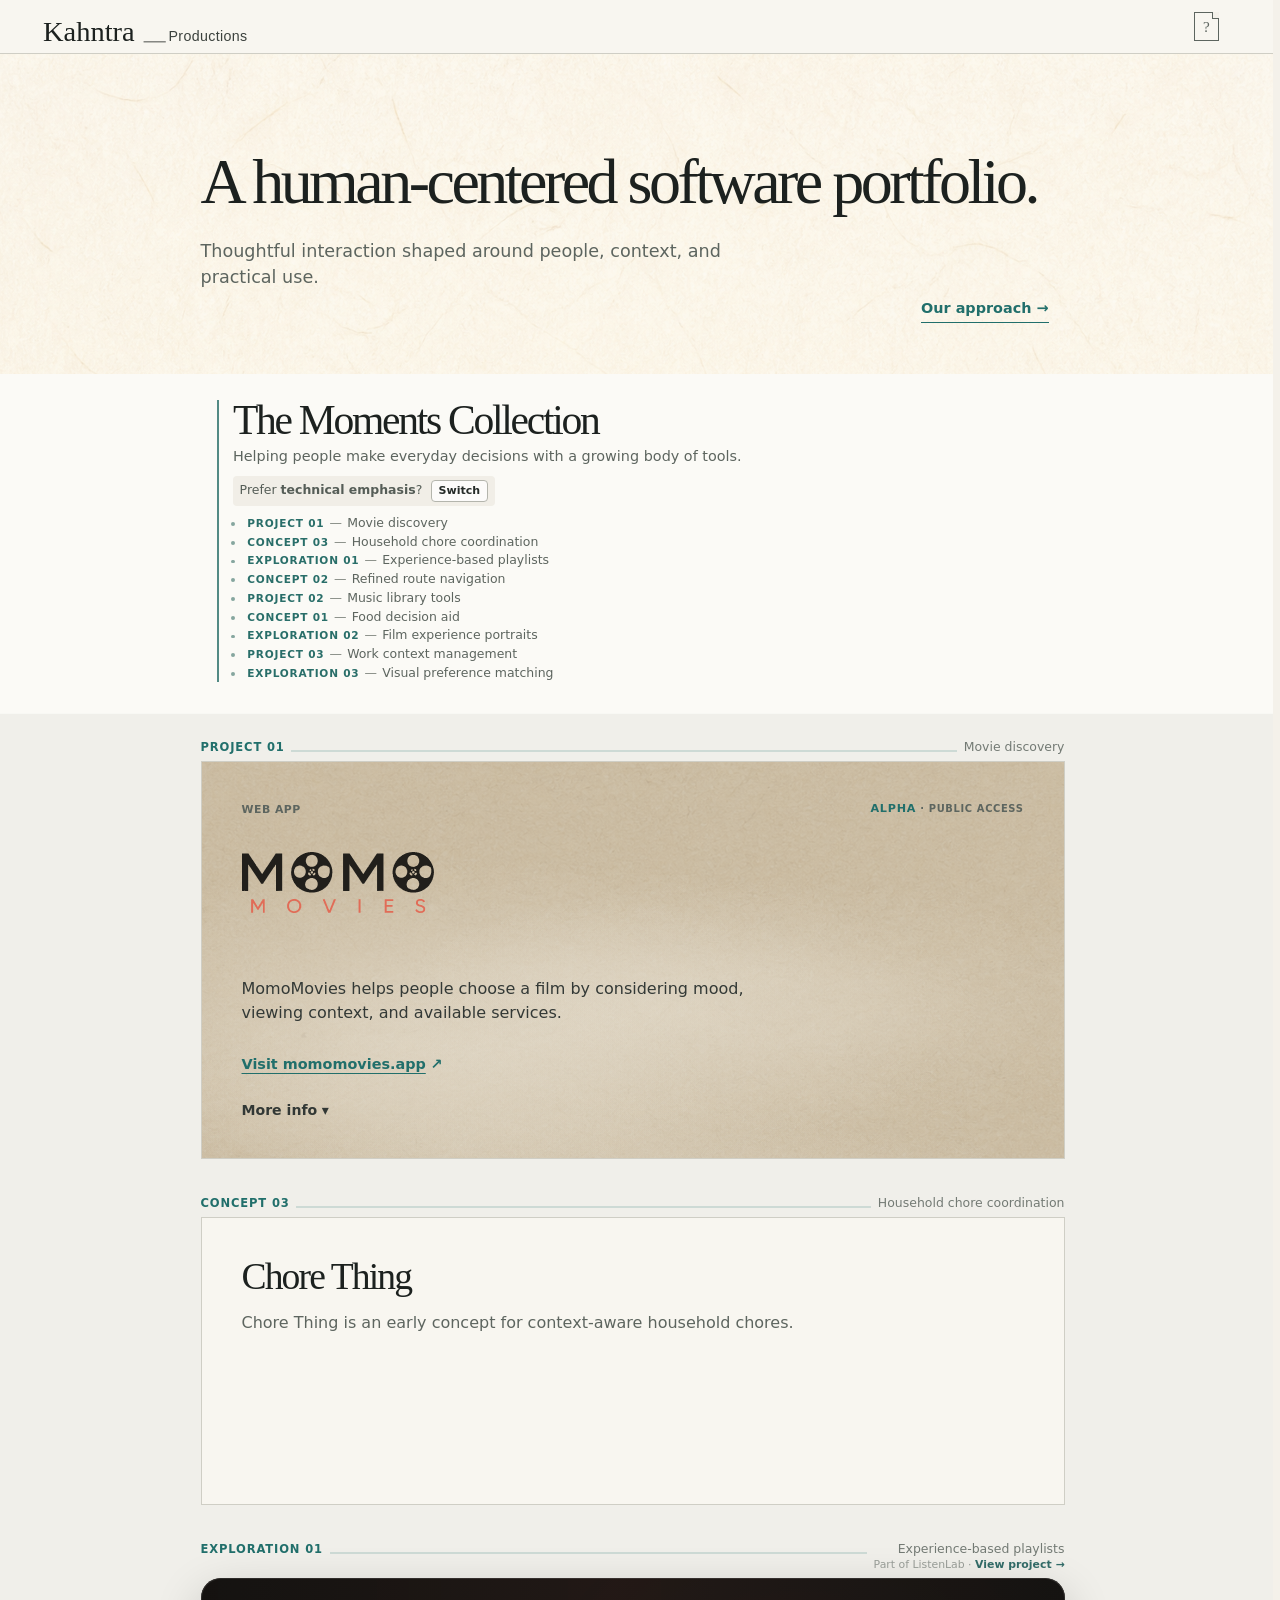
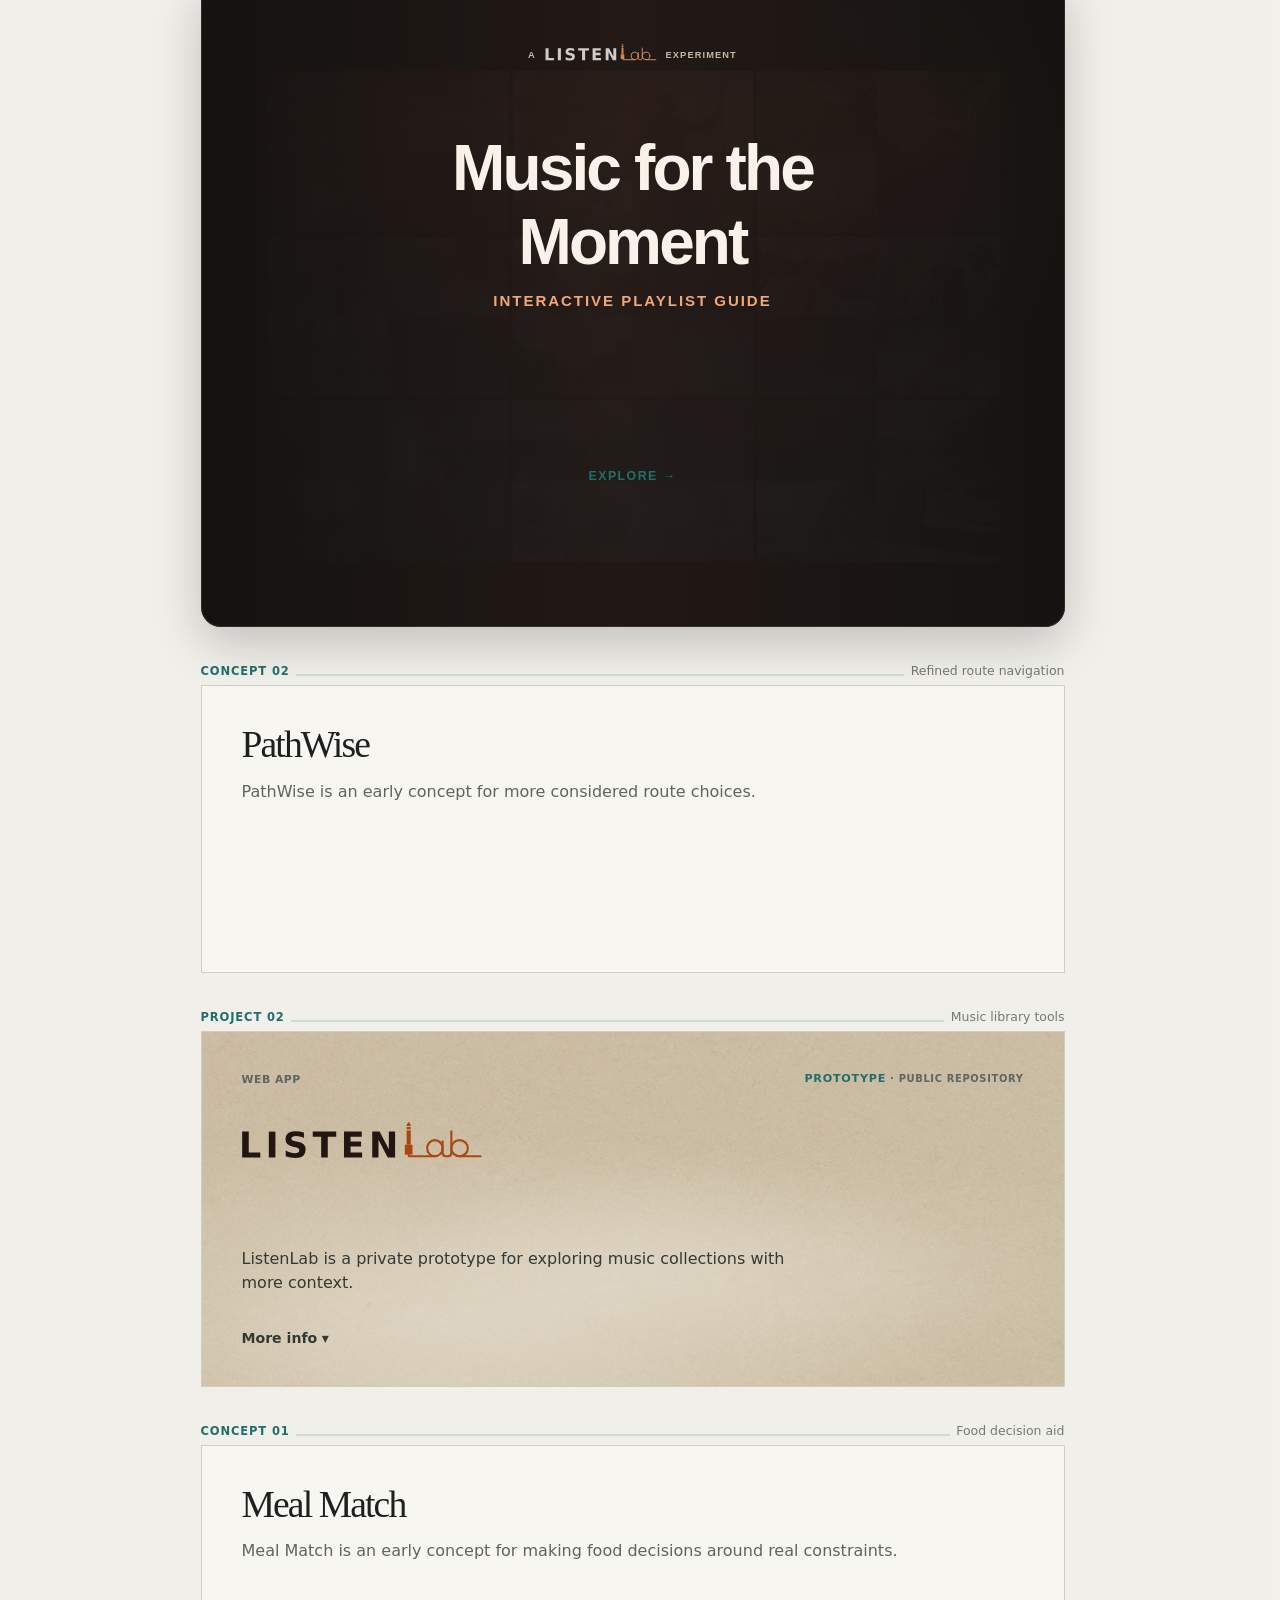
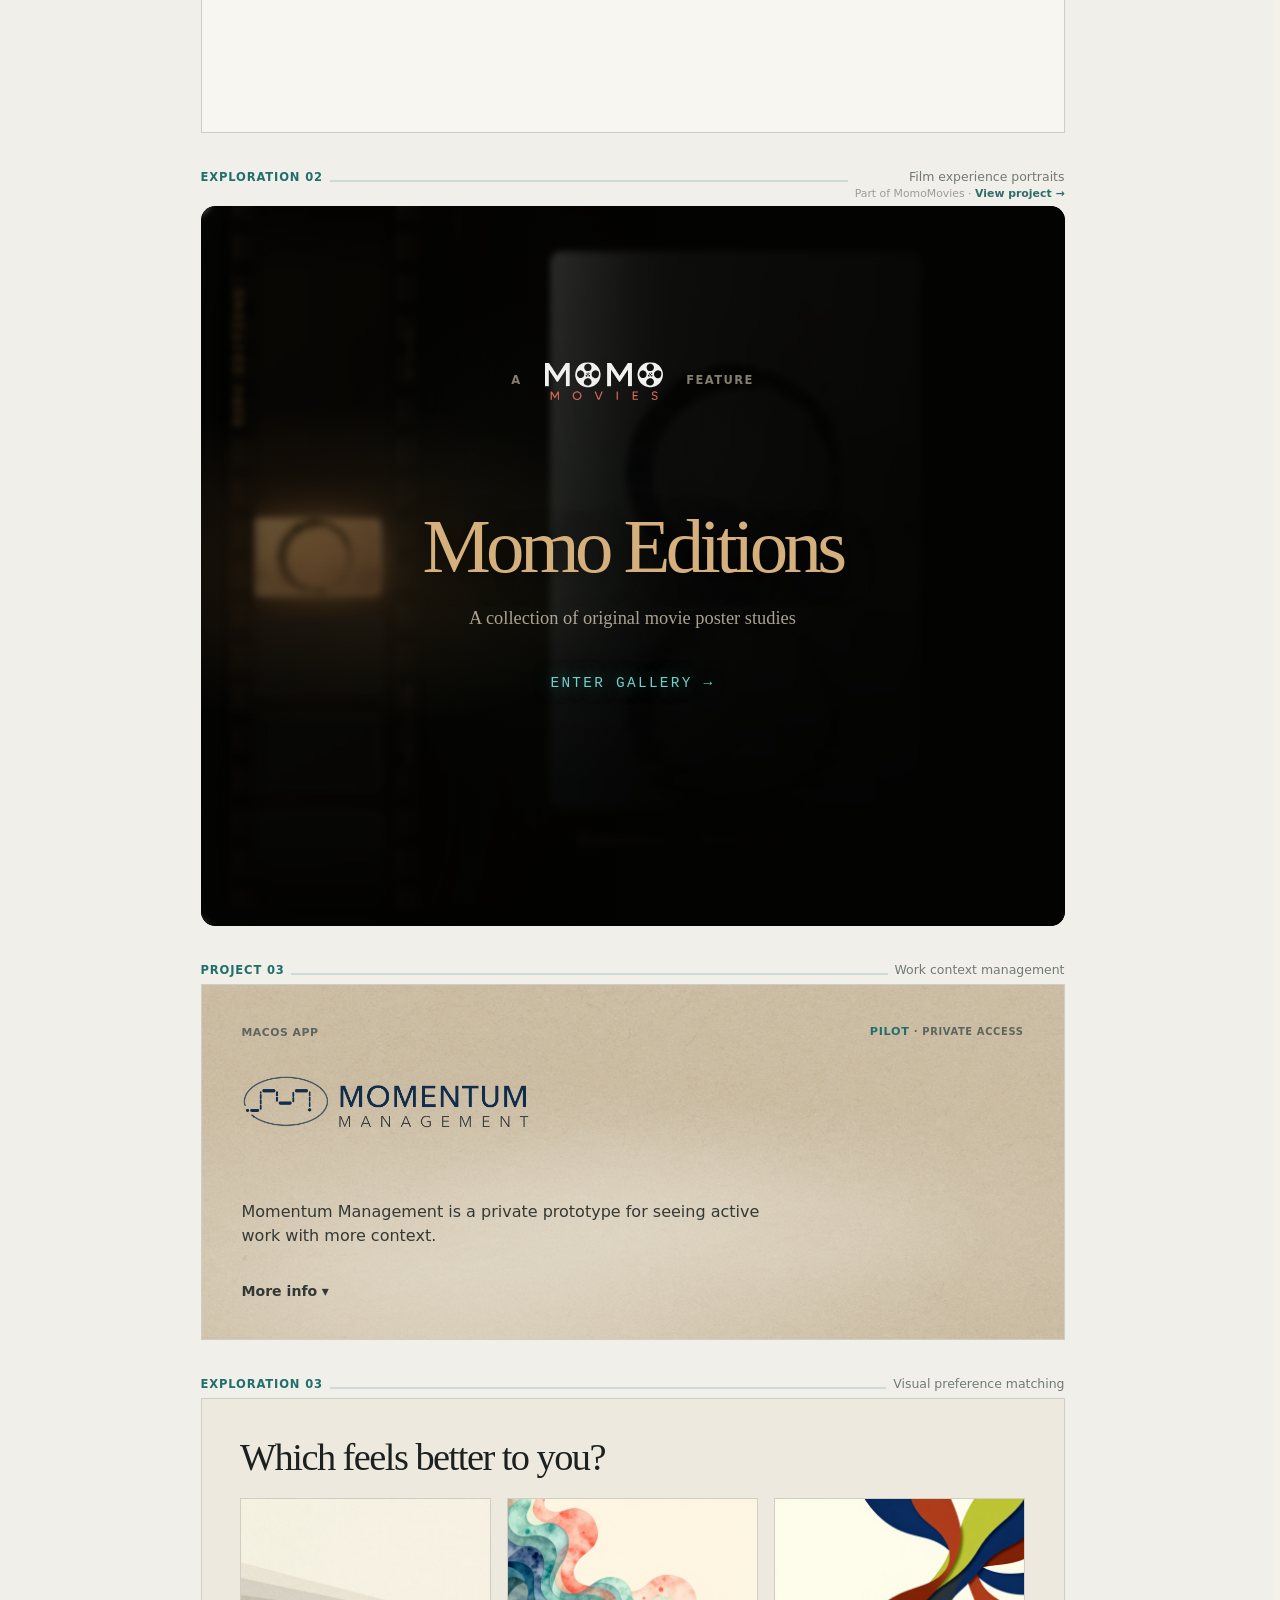
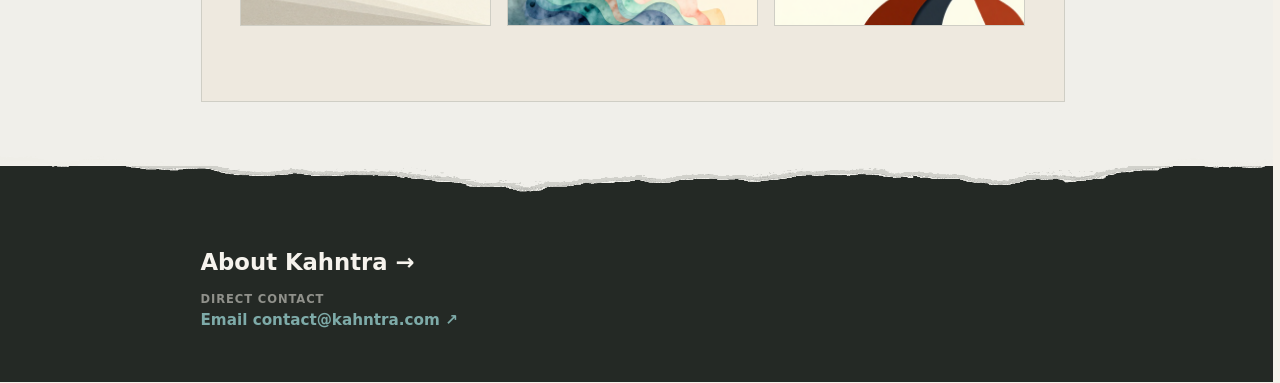
==== commit 2bbd01bd: "Simplify About overlay" ====
--- a/index.html
+++ b/index.html
@@ -559,17 +559,12 @@
 
       <dialog class="about-dialog" id="about-dialog" aria-labelledby="about-dialog-title">
         <div class="about-dialog__surface">
-          <div class="about-dialog__content">
+          <div class="about-main about-dialog__content">
           <div class="about-dialog__header">
             <h2 class="sr-only" id="about-dialog-title">About</h2>
-            <div class="about-dialog__tabs" role="tablist" aria-label="About">
-              <button type="button" id="about-kahntra-tab" role="tab" aria-selected="true" aria-controls="about-kahntra-panel" data-about-tab="kahntra">Approach</button>
-              <button type="button" id="about-moshe-tab" role="tab" aria-selected="false" aria-controls="about-moshe-panel" data-about-tab="moshe">Founder</button>
-              <button type="button" id="about-client-work-tab" role="tab" aria-selected="false" aria-controls="about-client-work-panel" data-about-tab="client-work">Client Work</button>
-            </div>
             <button class="about-dialog__close" type="button" data-about-close aria-label="Close About">×</button>
           </div>
-      <section class="approach section about-dialog__approach" id="about-kahntra-panel" role="tabpanel" aria-labelledby="about-kahntra-tab" data-about-panel="kahntra" aria-label="Kahntra approach">
+      <section class="approach section about-dialog__approach" id="about-kahntra-panel" aria-label="Kahntra approach">
         <div class="approach-copy">
           <p class="eyebrow">Our approach</p>
           <h2>Tools should fit the work.</h2>
@@ -579,7 +574,7 @@
               <li>
                 <span class="approach-process__mark" aria-hidden="true">01</span>
                 <div>
-                  <h3>Stay close to the work</h3>
+                  <h3>Start with what’s there</h3>
                   <p>Start with the people, materials, habits, and constraints already shaping the situation.</p>
                 </div>
               </li>
@@ -598,56 +593,20 @@
                 </div>
               </li>
             </ol>
-            <section class="about-dialog__method" aria-labelledby="about-dialog-method-title">
-              <p class="eyebrow">How it gets tested</p>
-              <h3 id="about-dialog-method-title">Small product experiments make the approach concrete.</h3>
-              <p>Each experiment gives the method a specific surface: a decision to clarify, a rhythm to support, or a collection to make easier to explore.</p>
-              <ul class="about-dialog__method-list">
-                <li>
-                  <h4>Banner Picker</h4>
-                  <p>A small preference test for noticing how visual choices change the feel of a product surface.</p>
-                </li>
-                <li>
-                  <h4>Music for the Moment / Playlist Picker</h4>
-                  <p>A guided selection flow for matching music to context without turning the choice into a search chore.</p>
-                </li>
-                <li>
-                  <h4>Momo Editions</h4>
-                  <p>A visual collection study for exploring how poster treatments can frame the same film in different ways.</p>
-                </li>
-              </ul>
-            </section>
           </div>
         </div>
       </section>
-          <section class="about-dialog__moshe" id="about-moshe-panel" role="tabpanel" aria-labelledby="about-moshe-tab" data-about-panel="moshe" hidden>
-            <h2>Moshe Kahn</h2>
-            <div class="about-dialog__moshe-body">
-              <figure class="about-dialog__portrait">
-                <img src="assets/moshe-kahn-portrait.jpg" width="400" height="400" loading="lazy" alt="Moshe Kahn wearing glasses.">
-              </figure>
-              <div class="about-dialog__founder-copy">
-                <p class="about-dialog__founder-role">Founder, designer, and developer.</p>
-                <p class="about-dialog__lead">I build independent products, experiments, and client tools through close attention to how people actually use them.</p>
-                <p class="about-dialog__founder-note">B.S. Computer Science, UCLA.</p>
-              </div>
-            </div>
-          </section>
-          <section class="about-dialog__client-work" id="about-client-work-panel" role="tabpanel" aria-labelledby="about-client-work-tab" data-about-panel="client-work" hidden>
-            <p class="eyebrow">Client Work</p>
-            <h2>Focused tools for specific work.</h2>
-            <div class="about-dialog__client-work-body">
-              <p class="about-dialog__lead">Kahntra can help shape small software products, prototypes, and internal tools around the people and conditions they need to serve.</p>
-              <ul class="about-dialog__client-work-list" aria-label="Client work focus areas">
-                <li>Clarify the workflow, audience, and practical constraints.</li>
-                <li>Prototype the interaction before expanding the system.</li>
-                <li>Refine the tool around real use and clearer decisions.</li>
-              </ul>
-            </div>
-          </section>
-          </div>
-          <footer class="about-dialog__footer">
-            <a href="mailto:contact@kahntra.com">Send an email to contact@kahntra.com <span aria-hidden="true">→</span></a>
+          </div>
+          <footer class="about-footer about-dialog__footer">
+            <div class="about-dialog__founder-signature">
+              <img src="assets/moshe-kahn-portrait.jpg" width="400" height="400" loading="lazy" alt="Moshe Kahn wearing glasses.">
+              <div>
+                <p class="about-dialog__founder-name">Moshe Kahn</p>
+                <p>Founder, designer, and developer.</p>
+                <a href="https://www.linkedin.com/in/moshe-kahn/" target="_blank" rel="noopener noreferrer">LinkedIn <span aria-hidden="true">↗</span></a>
+              </div>
+            </div>
+            <a class="about-dialog__email" href="mailto:contact@kahntra.com">Send an email to contact@kahntra.com <span aria-hidden="true">↗</span></a>
           </footer>
         </div>
       </dialog>
@@ -658,10 +617,6 @@
       <nav class="site-footer__links" aria-label="Footer">
         <button class="site-footer__link site-footer__link--primary" type="button" data-about-open data-about-target="kahntra">
           <span class="site-footer__link-label">About Kahntra <span aria-hidden="true">→</span></span>
-        </button>
-        <button class="site-footer__link" type="button" data-about-open data-about-target="moshe">
-          <span class="site-footer__link-kicker">Founder</span>
-          <span class="site-footer__link-label">Moshe Kahn bio <span aria-hidden="true">→</span></span>
         </button>
         <a class="site-footer__link site-footer__link--email" href="mailto:contact@kahntra.com">
           <span class="site-footer__link-kicker">Direct contact</span>
--- a/styles.css
+++ b/styles.css
@@ -4670,7 +4670,10 @@
 }
 
 .about-dialog {
+  top: 50%;
+  bottom: auto;
   width: min(calc(100% - clamp(1rem, 4vw, 2rem)), 64rem);
+  height: auto;
   max-height: min(calc(100dvh - clamp(1rem, 4vw, 2rem)), 50rem);
   padding: 0;
   border: 1px solid var(--line);
@@ -4678,6 +4681,7 @@
   color: var(--ink);
   background: var(--canvas);
   box-shadow: 0 1.5rem 4rem rgb(28 33 31 / 24%);
+  transform: translateY(-50%);
   overflow: hidden;
 }
 
@@ -4686,16 +4690,19 @@
 }
 
 .about-dialog__surface {
-  display: grid;
-  grid-template-rows: minmax(0, 1fr) auto;
+  position: relative;
+  display: flex;
+  flex-direction: column;
   max-height: inherit;
   overflow: hidden;
 }
 
 .about-dialog__content {
+  flex: 0 1 auto;
+  min-height: 0;
   overflow: auto;
   overscroll-behavior: contain;
-  padding: clamp(1rem, 3vw, 2.5rem);
+  padding: clamp(1rem, 2.5vw, 2rem);
   scrollbar-gutter: stable;
 }
 
@@ -4704,18 +4711,13 @@
 }
 
 .about-dialog__header {
-  position: sticky;
+  position: absolute;
   z-index: 2;
-  top: 0;
+  top: clamp(0.75rem, 2vw, 1.25rem);
+  right: clamp(0.75rem, 2vw, 1.25rem);
   display: flex;
-  align-items: flex-start;
-  gap: 1rem;
-  min-height: 2.25rem;
-  margin: calc(clamp(1rem, 3vw, 2.5rem) * -1) calc(clamp(1rem, 3vw, 2.5rem) * -1) clamp(1.5rem, 3vw, 2.5rem);
-  padding: clamp(1rem, 3vw, 2.5rem) clamp(1rem, 3vw, 2.5rem) 0;
-  border-bottom: 1px solid var(--line);
-  background: color-mix(in srgb, var(--canvas) 94%, transparent);
-  backdrop-filter: blur(8px);
+  justify-content: flex-end;
+  align-items: center;
 }
 
 .about-dialog__close {
@@ -4739,44 +4741,11 @@
   color: var(--accent);
 }
 
-.about-dialog__tabs {
-  display: flex;
-  flex: 1;
-  gap: 1.1rem;
-  margin: 0;
-  border: 0;
-  min-width: 0;
-  overflow-x: auto;
-  scrollbar-width: none;
-}
-
-.about-dialog__tabs::-webkit-scrollbar {
-  display: none;
-}
-
-.about-dialog__tabs button {
-  flex: 0 0 auto;
-  padding: 0 0 0.7rem;
-  border: 0;
-  border-bottom: 3px solid transparent;
-  color: var(--muted-ink);
-  background: transparent;
-  cursor: pointer;
-  font: inherit;
-  font-size: 0.85rem;
-  font-weight: 700;
-}
-
-.about-dialog__tabs button[aria-selected="true"] {
-  border-bottom-color: var(--accent);
-  color: var(--accent);
-}
-
 .about-dialog .approach.section {
   display: block;
   max-width: 52rem;
   margin: 0;
-  padding: 0;
+  padding: 0 clamp(2.25rem, 6vw, 4.25rem) 0 0;
   border: 0;
   background: transparent;
 }
@@ -4786,78 +4755,38 @@
 }
 
 .about-dialog .approach-copy h2 {
-  max-width: 14ch;
+  max-width: none;
+  margin-bottom: clamp(1rem, 2vw, 1.2rem);
+  font-size: clamp(2.2rem, 4vw, 2.85rem);
+  line-height: 1;
 }
 
 .about-dialog .approach-followup {
   display: grid;
-  gap: clamp(1.75rem, 4vw, 2.75rem);
-}
-
-.about-dialog__method {
-  display: grid;
-  gap: 1rem;
-  padding-top: clamp(1.5rem, 4vw, 2.5rem);
-  border-top: 1px solid var(--line);
-}
-
-.about-dialog__method .eyebrow,
-.about-dialog__method h3,
-.about-dialog__method h4,
-.about-dialog__method p {
+  gap: clamp(1rem, 2vw, 1.45rem);
+}
+
+.about-dialog .approach-process {
   margin: 0;
 }
 
-.about-dialog__method h3 {
-  max-width: 24ch;
-  font-family: var(--font-serif);
-  font-size: clamp(1.5rem, 3vw, 2.2rem);
-  line-height: 1.05;
-}
-
-.about-dialog__method > p,
-.about-dialog__method-list p {
-  color: var(--muted-ink);
-  line-height: 1.5;
-}
-
-.about-dialog__method-list {
-  display: grid;
-  gap: 0;
-  margin: clamp(0.5rem, 2vw, 1rem) 0 0;
-  padding: 0;
-  border-top: 1px solid var(--line);
-  list-style: none;
-}
-
-.about-dialog__method-list li {
-  display: grid;
-  gap: 0.35rem;
-  padding: 1rem 0;
-  border-bottom: 1px solid var(--line);
-}
-
-.about-dialog__method-list h4 {
-  font-family: inherit;
-  font-size: 0.82rem;
-  font-weight: 700;
-  letter-spacing: 0.09em;
-  line-height: 1.25;
-  text-transform: uppercase;
-}
-
-.about-dialog__moshe,
-.about-dialog__client-work {
-  display: grid;
-  gap: clamp(1.25rem, 3vw, 2rem);
-  align-items: start;
-  max-width: 48rem;
-  padding-bottom: clamp(1rem, 4vw, 3rem);
-}
-
-.about-dialog__moshe h2,
-.about-dialog__client-work h2 {
-  margin: 0 0 1rem;
+@media (min-width: 761px) {
+  .about-dialog .approach-process li {
+    min-height: 7.25rem;
+    padding-right: clamp(1rem, 2vw, 2rem);
+    padding-left: clamp(1rem, 2vw, 2rem);
+  }
+
+  .about-dialog .approach-process__mark {
+    margin-bottom: 0.75rem;
+  }
+}
+
+.about-dialog__closing {
+  margin: -0.3rem 0 0;
+  color: var(--muted-ink);
+  font-size: clamp(1rem, 1.5vw, 1.15rem);
+  line-height: 1.55;
 }
 
 .about-dialog__lead {
@@ -4867,86 +4796,88 @@
   line-height: 1.45;
 }
 
-.about-dialog__moshe-body {
+.about-dialog__founder-signature {
   display: grid;
-  grid-template-columns: minmax(9rem, 36%) minmax(0, 1fr);
-  gap: clamp(1.25rem, 3vw, 2.5rem);
-  align-items: center;
-}
-
-.about-dialog__founder-copy {
-  display: grid;
-  gap: 1rem;
-}
-
-.about-dialog__founder-role,
-.about-dialog__founder-note {
-  margin: 0;
-  color: var(--muted-ink);
-  line-height: 1.5;
-}
-
-.about-dialog__founder-role {
-  color: var(--ink);
-  font-weight: 700;
-}
-
-.about-dialog__client-work-body {
-  display: grid;
-  gap: clamp(1.25rem, 3vw, 2rem);
-}
-
-.about-dialog__client-work-list {
-  display: grid;
-  gap: 0;
-  margin: 0;
-  padding: 0;
-  border-top: 1px solid var(--line);
-  list-style: none;
-}
-
-.about-dialog__client-work-list li {
-  padding: 1rem 0;
-  border-bottom: 1px solid var(--line);
-  color: var(--muted-ink);
-  line-height: 1.55;
-}
-
-.about-dialog__portrait {
-  aspect-ratio: 5 / 6;
-  margin: 0;
-  overflow: hidden;
-  border: 1px solid var(--line);
-  background: var(--card);
-}
-
-.about-dialog__portrait img {
+  grid-template-columns: 2.75rem minmax(0, max-content);
+  gap: 0.65rem;
+  align-items: start;
+  min-width: min(100%, 16rem);
+}
+
+.about-dialog__founder-signature img {
   display: block;
   width: 100%;
-  height: 100%;
+  height: auto;
+  aspect-ratio: 1;
+  border: 1px solid var(--line);
   object-fit: cover;
   filter: grayscale(1);
 }
 
+.about-dialog__founder-signature > div {
+  display: grid;
+  gap: 0.04rem;
+}
+
+.about-dialog__founder-signature p {
+  margin: 0;
+  color: var(--muted-ink);
+  font-size: 0.78rem;
+  line-height: 1.25;
+}
+
+.about-dialog__founder-name {
+  color: var(--ink) !important;
+  font-weight: 700;
+}
+
+.about-dialog__founder-signature a {
+  justify-self: start;
+  color: var(--accent);
+  font-size: 0.78rem;
+  font-weight: 700;
+}
+
 .about-dialog__footer {
-  padding: 1rem clamp(1.25rem, 4vw, 3rem);
+  display: flex;
+  flex: 0 0 auto;
+  gap: 1rem;
+  align-items: center;
+  justify-content: space-between;
+  padding: 0.4rem clamp(1rem, 3vw, 1.75rem);
   border-top: 1px solid var(--line);
-  background: var(--header);
-  text-align: right;
-}
-
-.about-dialog__footer a {
+  background: color-mix(in srgb, var(--canvas) 95%, var(--ink));
+}
+
+.about-dialog__email {
+  align-self: center;
+  flex: 0 0 auto;
   display: inline-block;
+  max-width: 100%;
   padding-bottom: 0.1rem;
   border-bottom: 1px solid currentColor;
   color: var(--accent);
   font-size: 0.875rem;
   font-weight: 700;
+  overflow-wrap: break-word;
+}
+
+@media (max-width: 720px) {
+  .about-dialog__footer {
+    align-items: flex-start;
+    flex-direction: column;
+    gap: 0.6rem;
+  }
+
+  .about-dialog__email {
+    align-self: flex-start;
+  }
 }
 
 @media (max-width: 600px) {
   .about-dialog {
     width: min(calc(100% - 1rem), 34rem);
+    height: min(calc(100vh - 1rem), 50rem);
     height: min(calc(100dvh - 1rem), 50rem);
   }
 
@@ -4954,23 +4885,19 @@
     height: 100%;
   }
 
-  .about-dialog__header {
-    align-items: center;
-    gap: 0.75rem;
-  }
-
-  .about-dialog__moshe-body {
-    grid-template-columns: minmax(0, 1fr);
-    gap: 1.25rem;
-  }
-
-  .about-dialog__portrait {
-    width: min(10rem, 52vw);
-  }
-
-  .about-dialog__footer {
-    text-align: left;
-  }
+  .about-dialog__content {
+    flex: 1 1 auto;
+  }
+
+  .about-dialog .approach.section {
+    padding-right: clamp(1.75rem, 10vw, 3rem);
+  }
+
+  .about-dialog__founder-signature {
+    grid-template-columns: 2.6rem minmax(0, 1fr);
+    min-width: 0;
+  }
+
 }
 
 .site-footer {
@@ -5643,22 +5570,6 @@
   }
 }
 
-/* The process image stays a deliberately wide, stable crop at every viewport. */
-.about-dialog .approach:not([hidden]) {
-  display: block;
-}
-
-.about-dialog .approach-visual {
-  width: 100%;
-  max-width: none;
-  aspect-ratio: 16 / 7;
-  margin: clamp(2rem, 5vw, 3.5rem) 0 0;
-}
-
-.about-dialog .approach-visual img {
-  object-position: center 50%;
-}
-
 @media (min-width: 901px) and (max-width: 1080px) {
   .product-grid {
     grid-template-columns: repeat(2, minmax(0, 1fr));
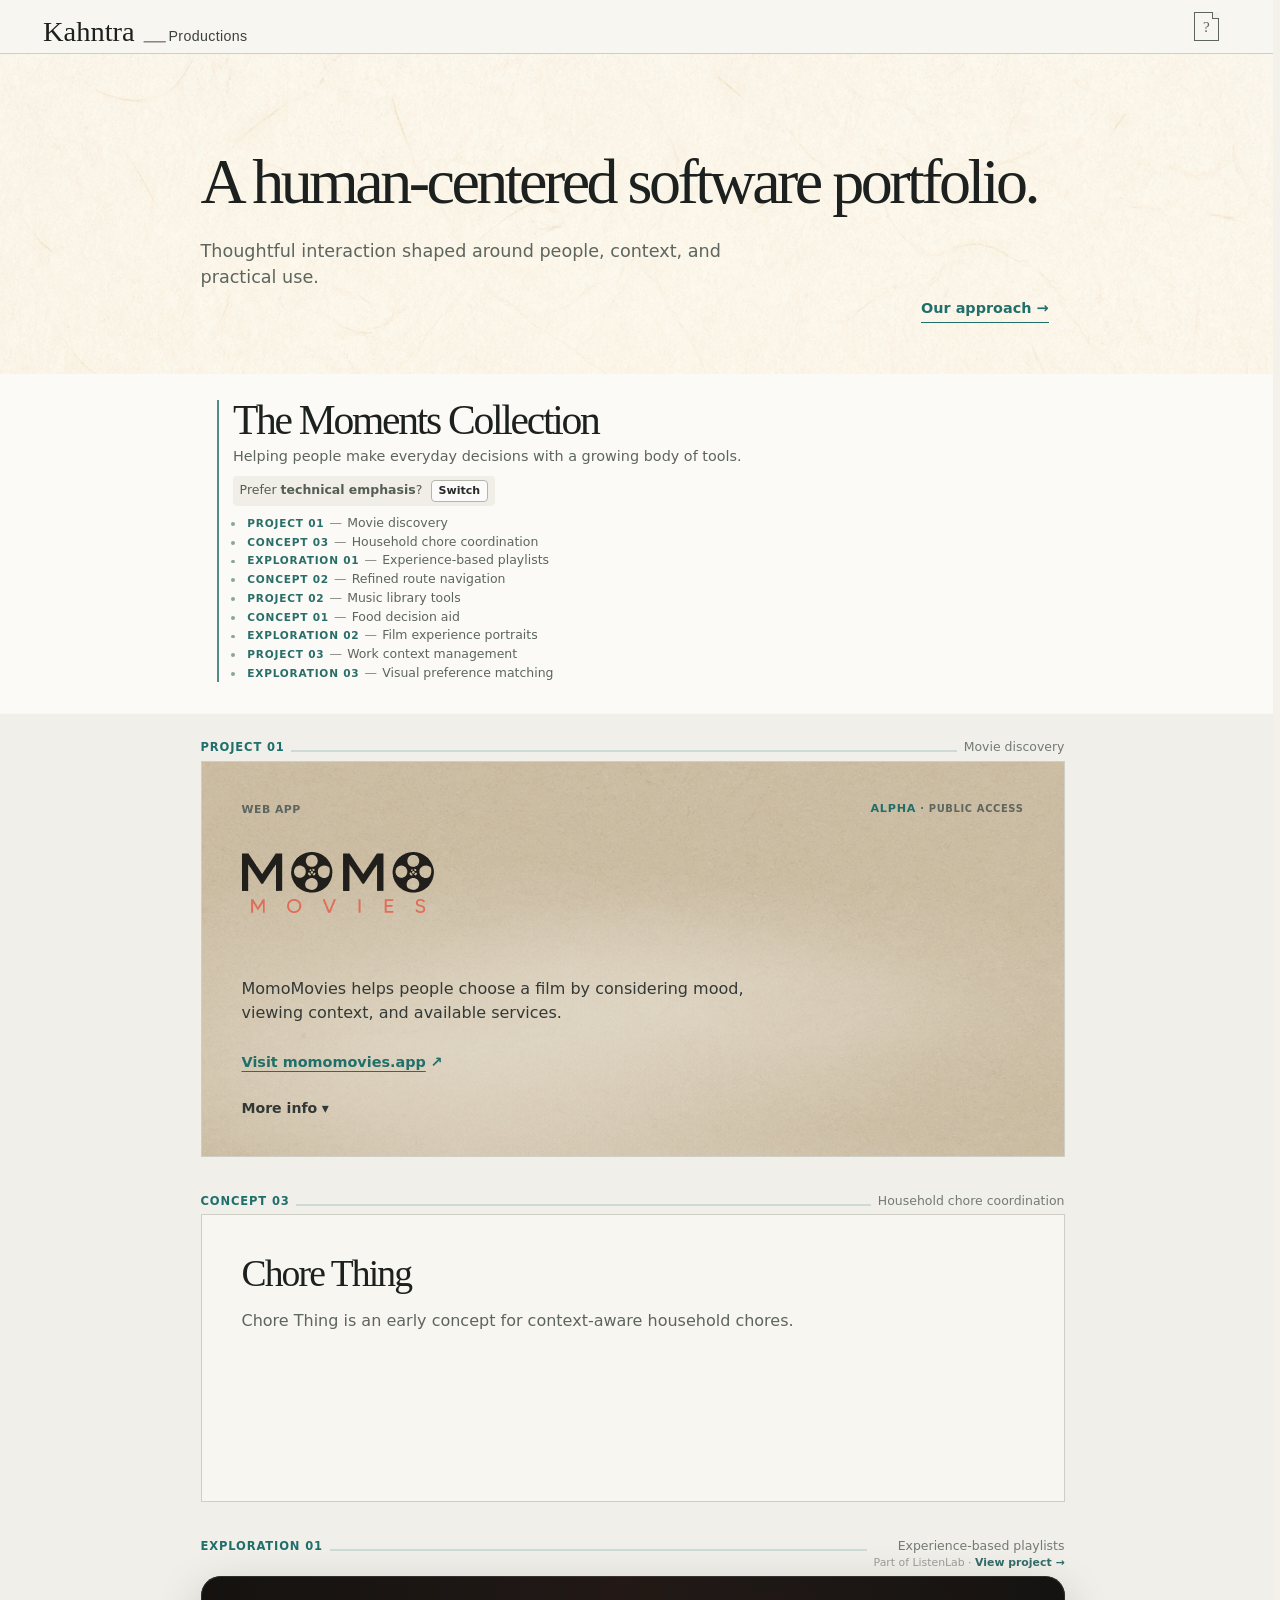
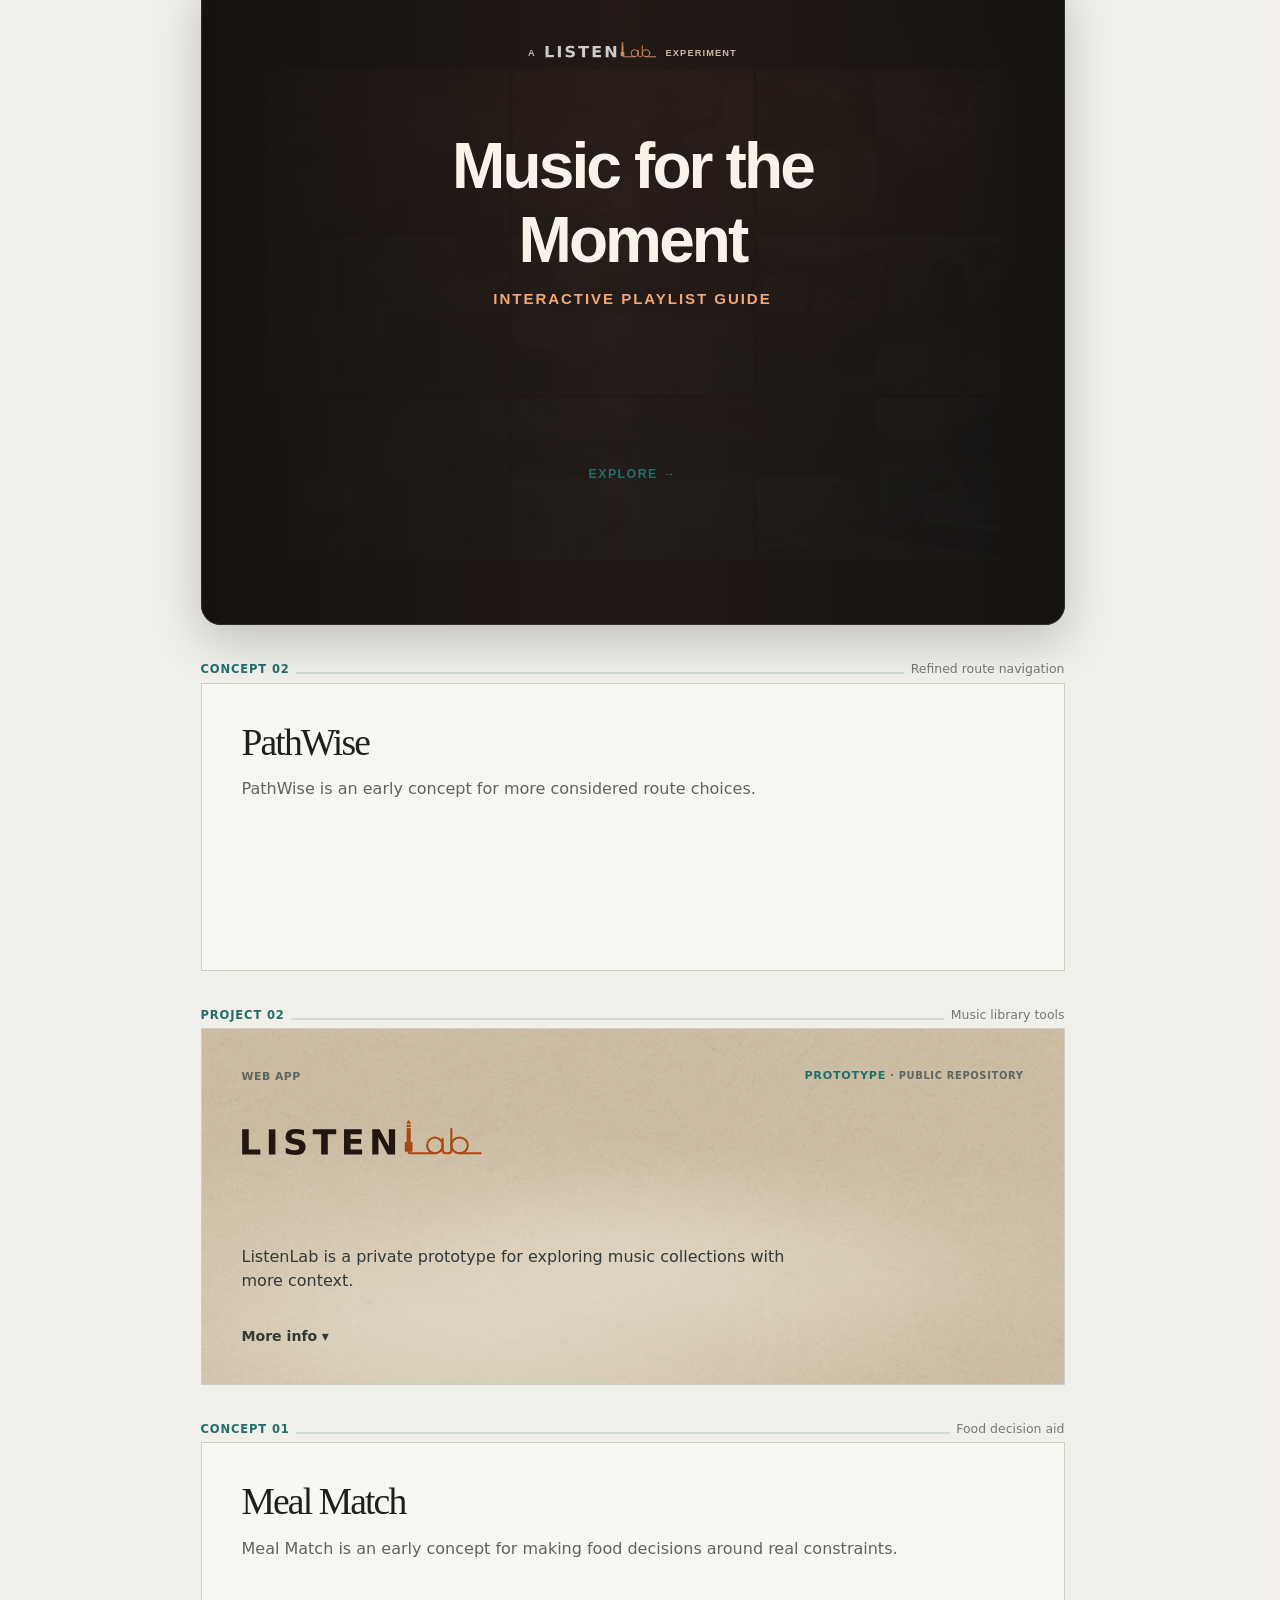
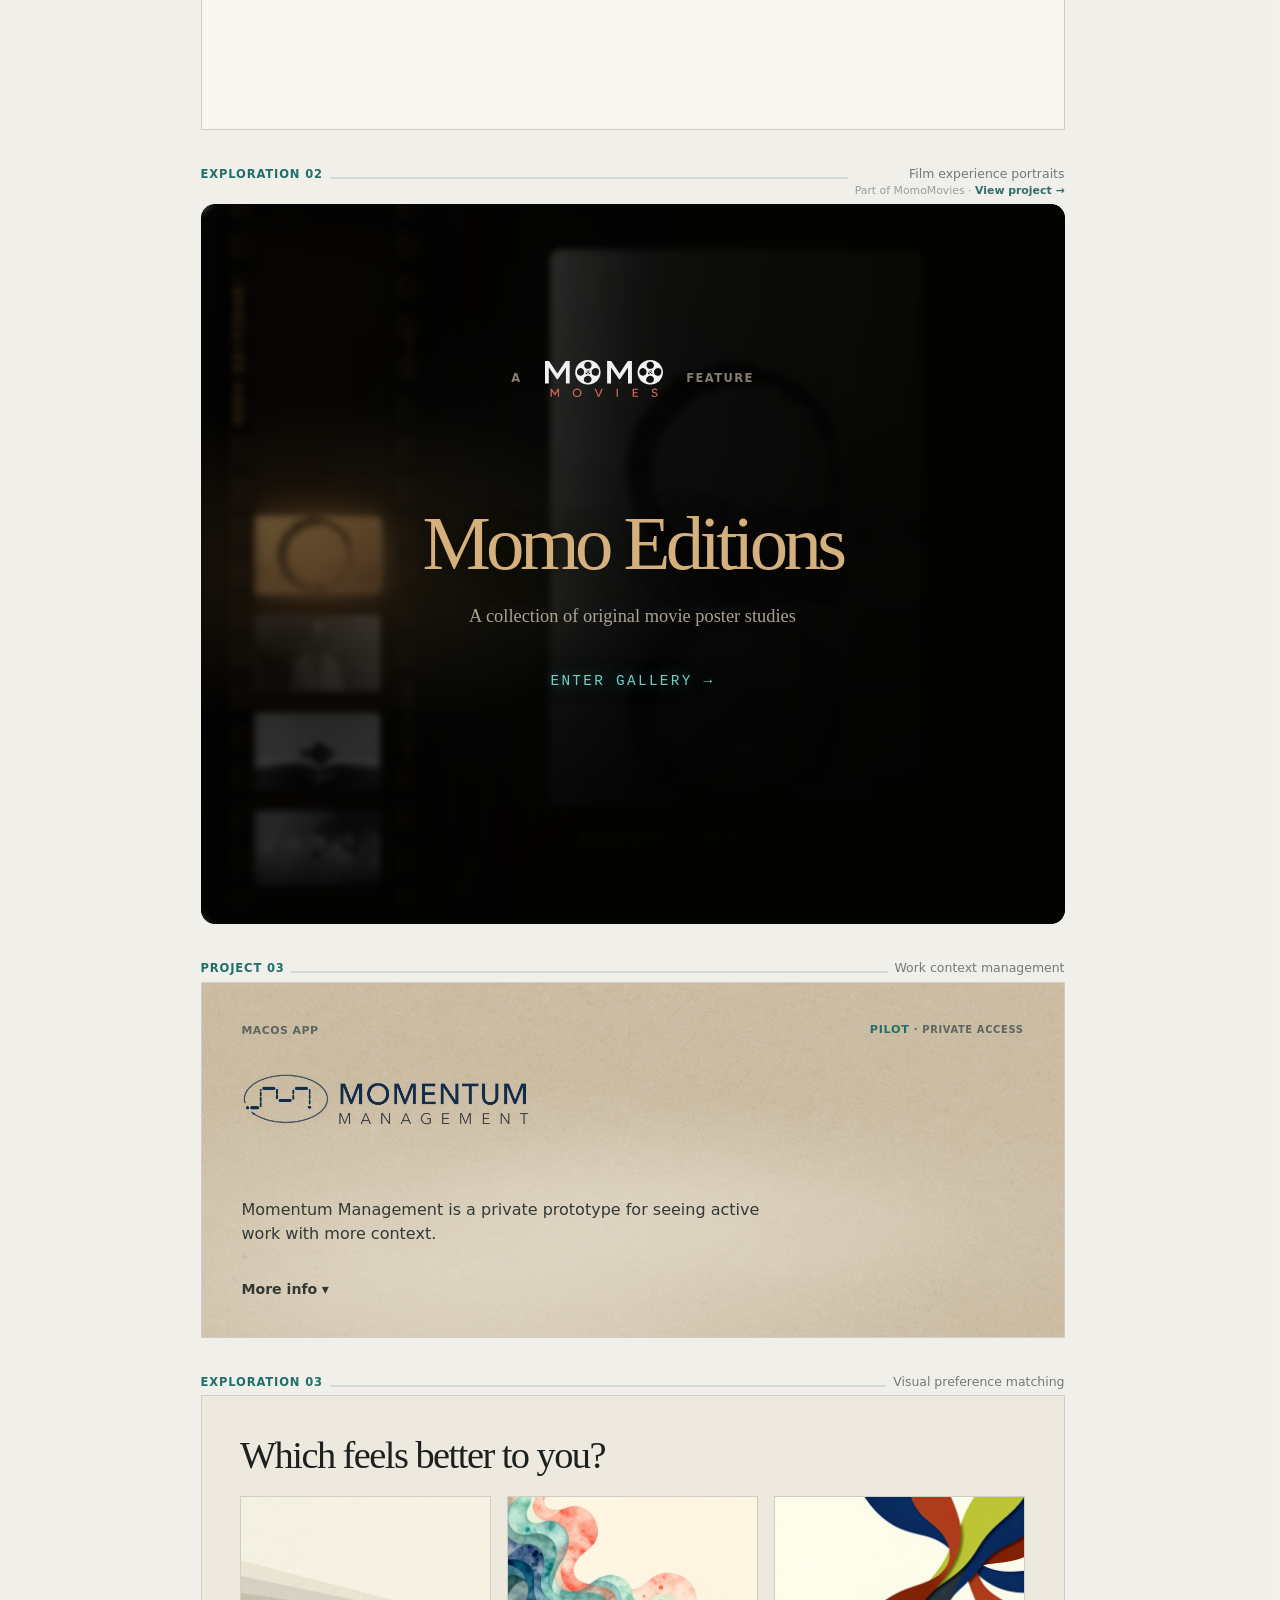
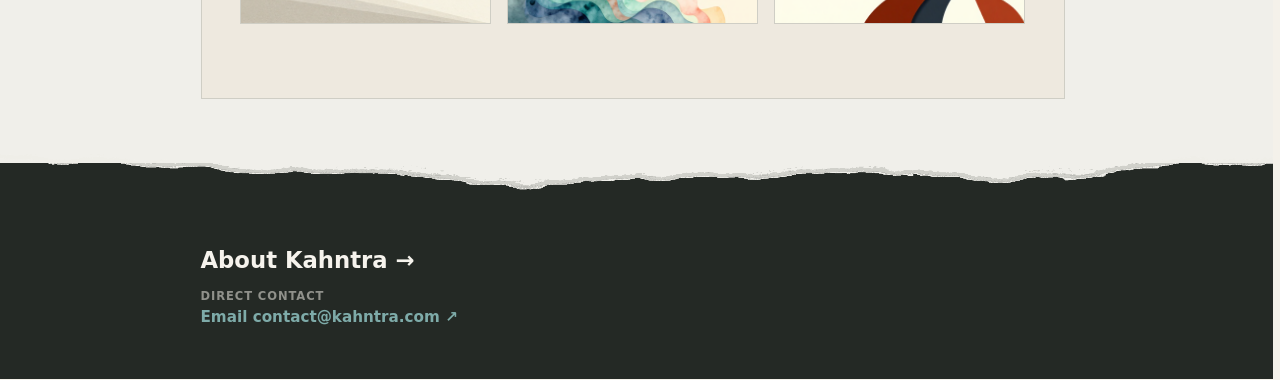
==== commit 29401332: "Link MomoMovies product card" ====
--- a/index.html
+++ b/index.html
@@ -243,10 +243,7 @@
               <p data-perspective="technical" data-detail="more" hidden>MomoMovies helps people choose a film by weighing mood, viewing context, available services, and personal taste at the moment of choosing.</p>
             </div>
             <div class="product-card__footer product-card__footer--primary-action">
-              <details class="product-card__unavailable">
-                <summary><span class="product-card__external-label">Visit momomovies.app</span><span class="product-card__external-icon" aria-hidden="true">↗</span></summary>
-                <span>Temporarily unavailable</span>
-              </details>
+              <a class="product-card__external" href="https://momomovies.app" target="_blank" rel="noreferrer"><span class="product-card__external-label">Visit momomovies.app</span><span class="product-card__external-icon" aria-hidden="true">↗</span></a>
             </div>
             <button class="product-card__more-info" type="button" aria-expanded="false" aria-controls="momomovies-detail-tabs" data-project-more><span class="product-card__more-info-label">More info</span><span class="product-card__more-info-icon" aria-hidden="true">▾</span></button>
             <div class="project-tabs" id="momomovies-detail-tabs" data-project-tabs hidden>
--- a/styles.css
+++ b/styles.css
@@ -1586,58 +1586,6 @@
   text-underline-offset: 0.22rem;
 }
 
-.product-card__unavailable {
-  position: relative;
-  color: var(--muted-ink);
-}
-
-.product-card__unavailable summary {
-  display: inline-flex;
-  align-items: baseline;
-  gap: 0.3rem;
-  cursor: pointer;
-  color: var(--accent);
-  font-size: 0.9rem;
-  font-weight: 700;
-  list-style: none;
-  text-decoration: none;
-}
-
-.product-card__unavailable summary::-webkit-details-marker {
-  display: none;
-}
-
-.product-card__unavailable summary:focus-visible {
-  outline: 2px solid var(--accent);
-  outline-offset: 3px;
-}
-
-.product-card__unavailable > span {
-  position: absolute;
-  right: 0;
-  bottom: calc(100% + 0.45rem);
-  width: max-content;
-  max-width: min(13rem, 75vw);
-  padding: 0.35rem 0.45rem;
-  border: 1px solid var(--line);
-  background: var(--card);
-  color: var(--muted-ink);
-  font-size: 0.72rem;
-  font-weight: 600;
-  line-height: 1.25;
-  opacity: 0;
-  pointer-events: none;
-  transform: translateY(0.2rem);
-  transition: opacity 140ms ease, transform 140ms ease;
-}
-
-.product-card__unavailable:hover > span,
-.product-card__unavailable:focus-within > span,
-.product-card__unavailable[open] > span {
-  opacity: 1;
-  transform: translateY(0);
-}
-
 .project-tabs {
   display: grid;
   width: 100%;
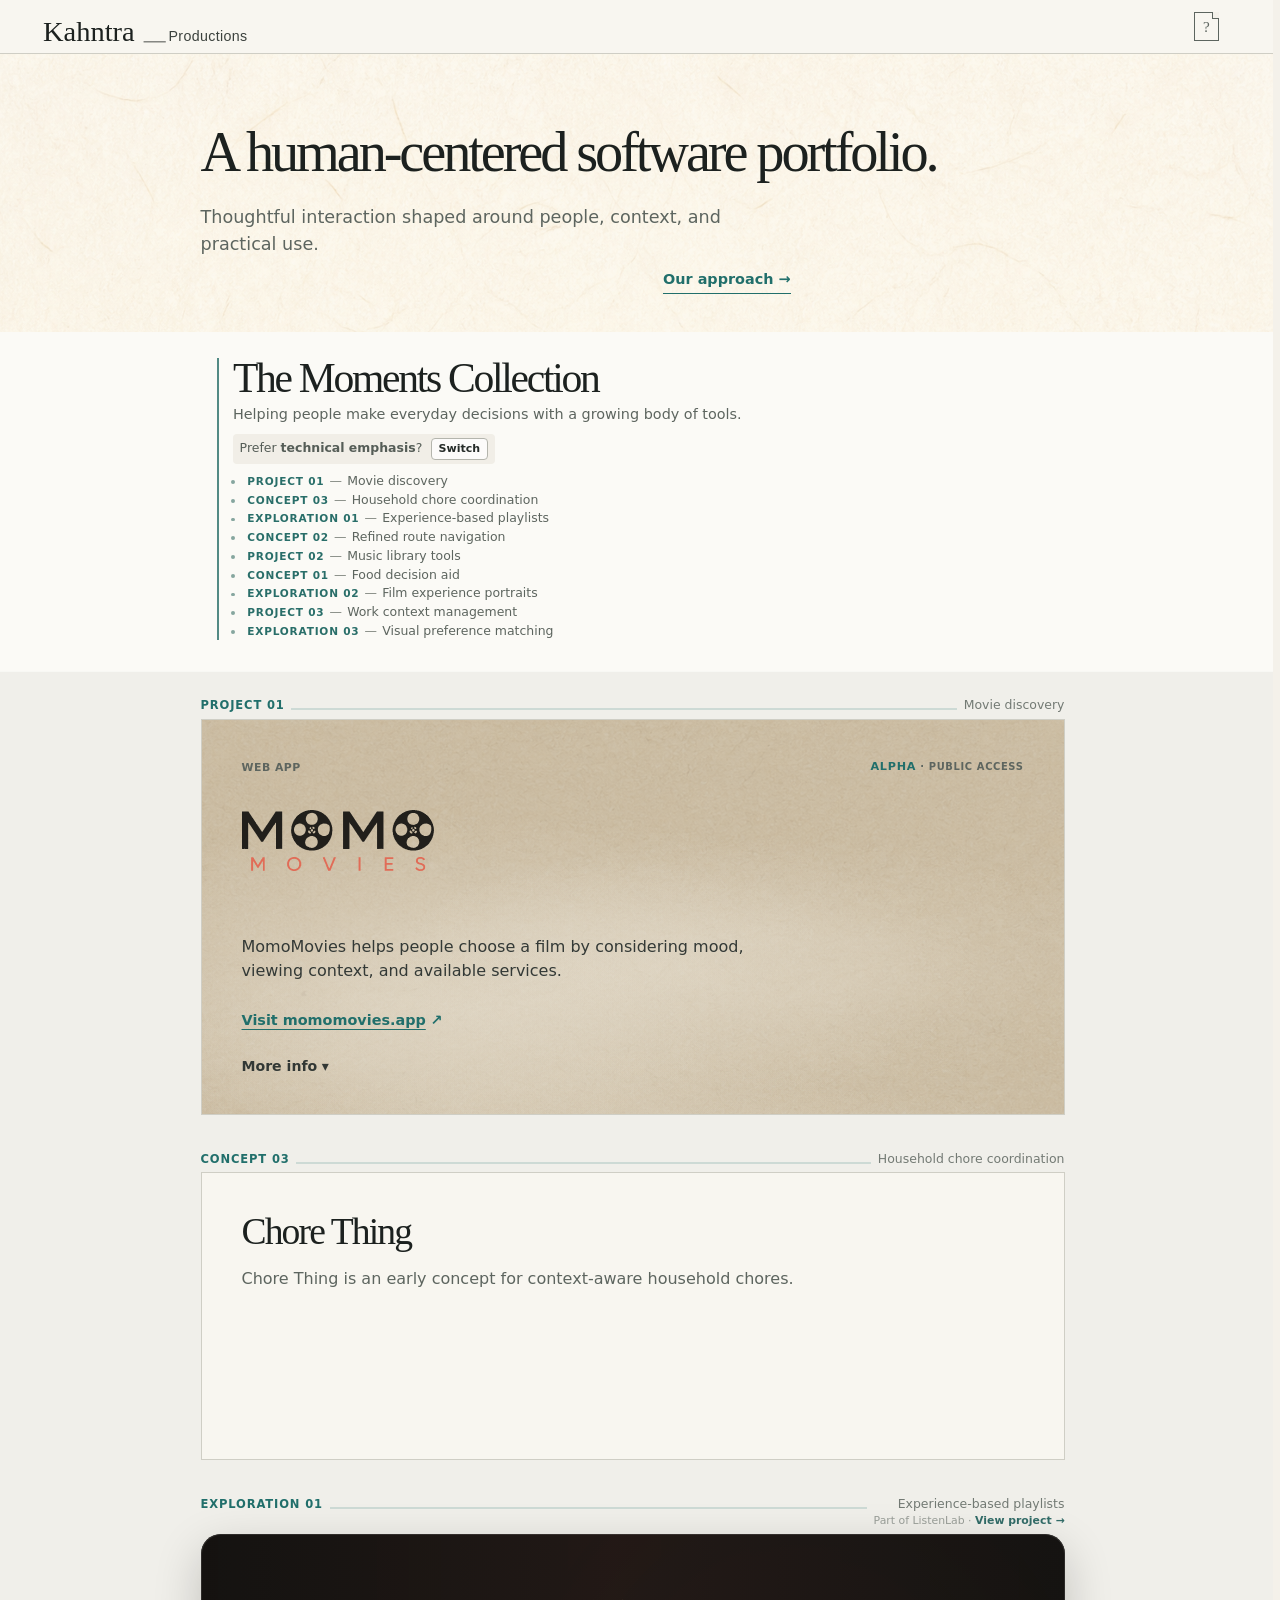
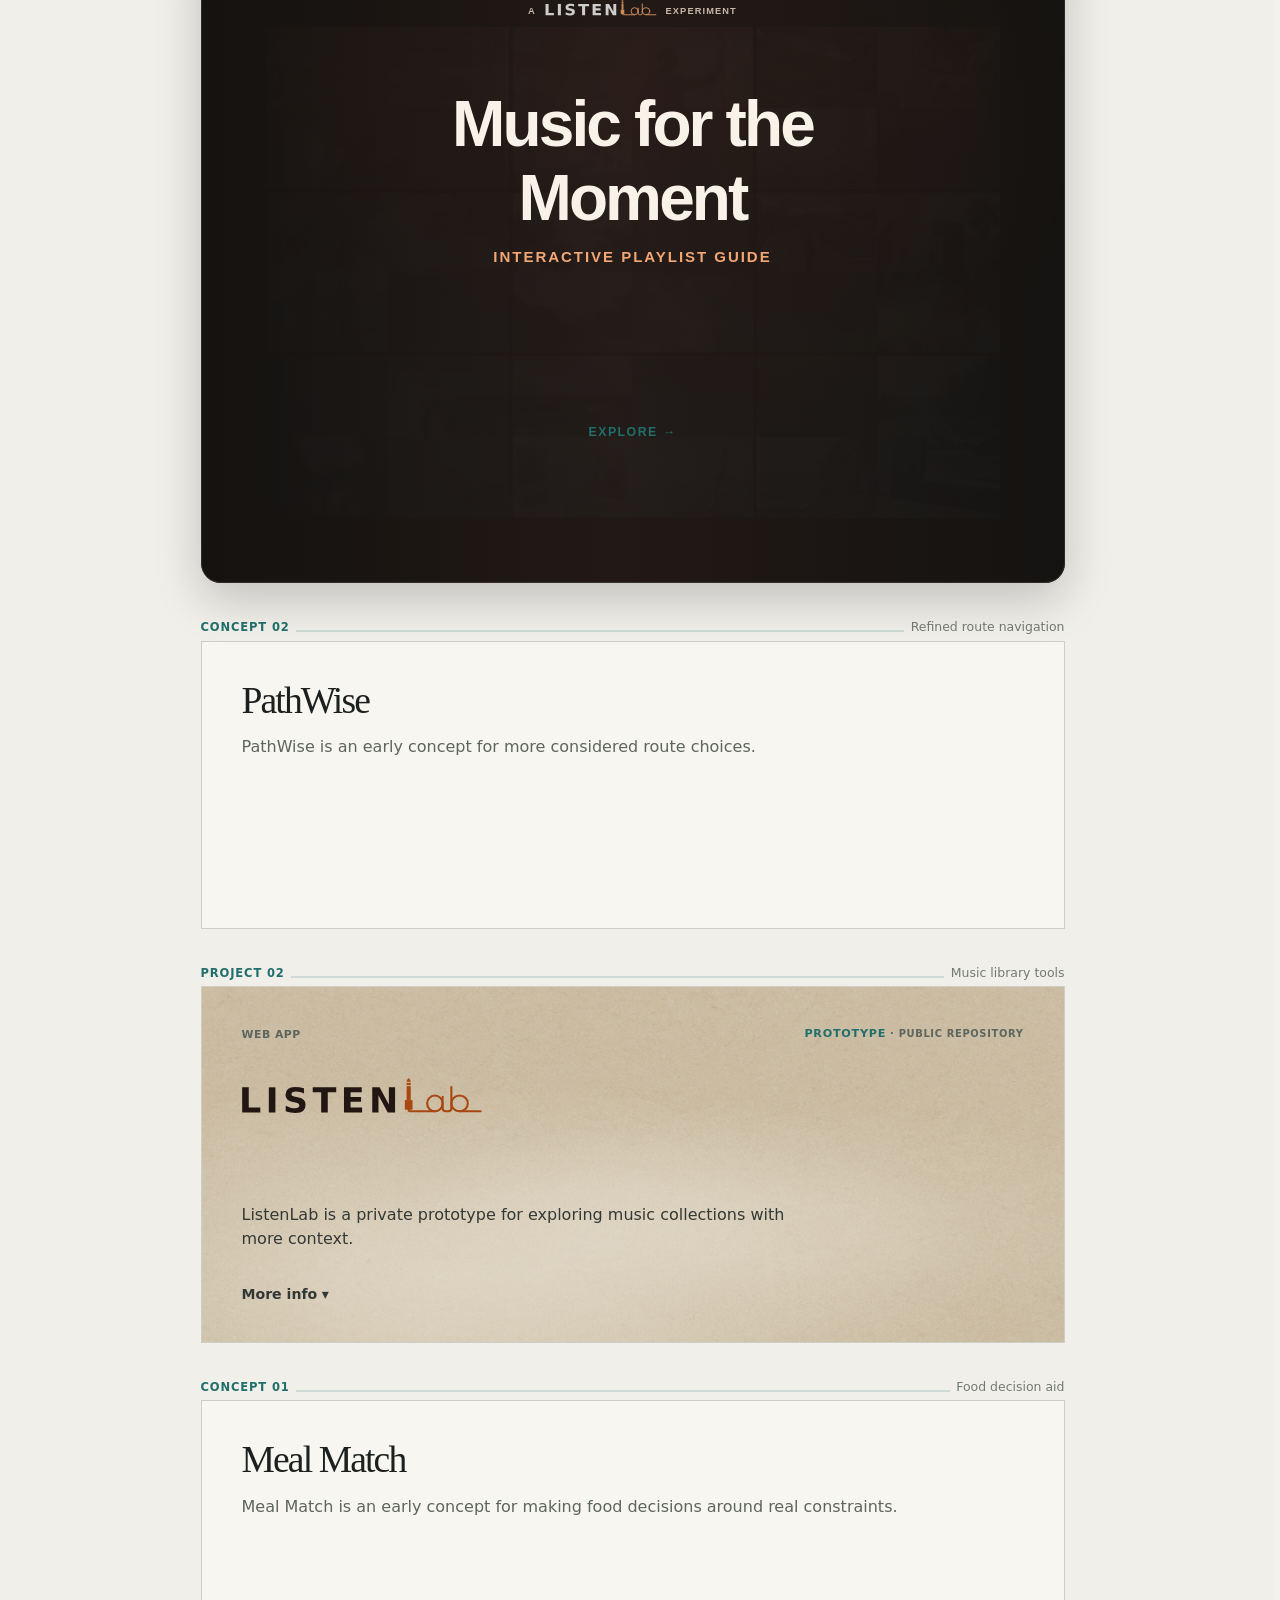
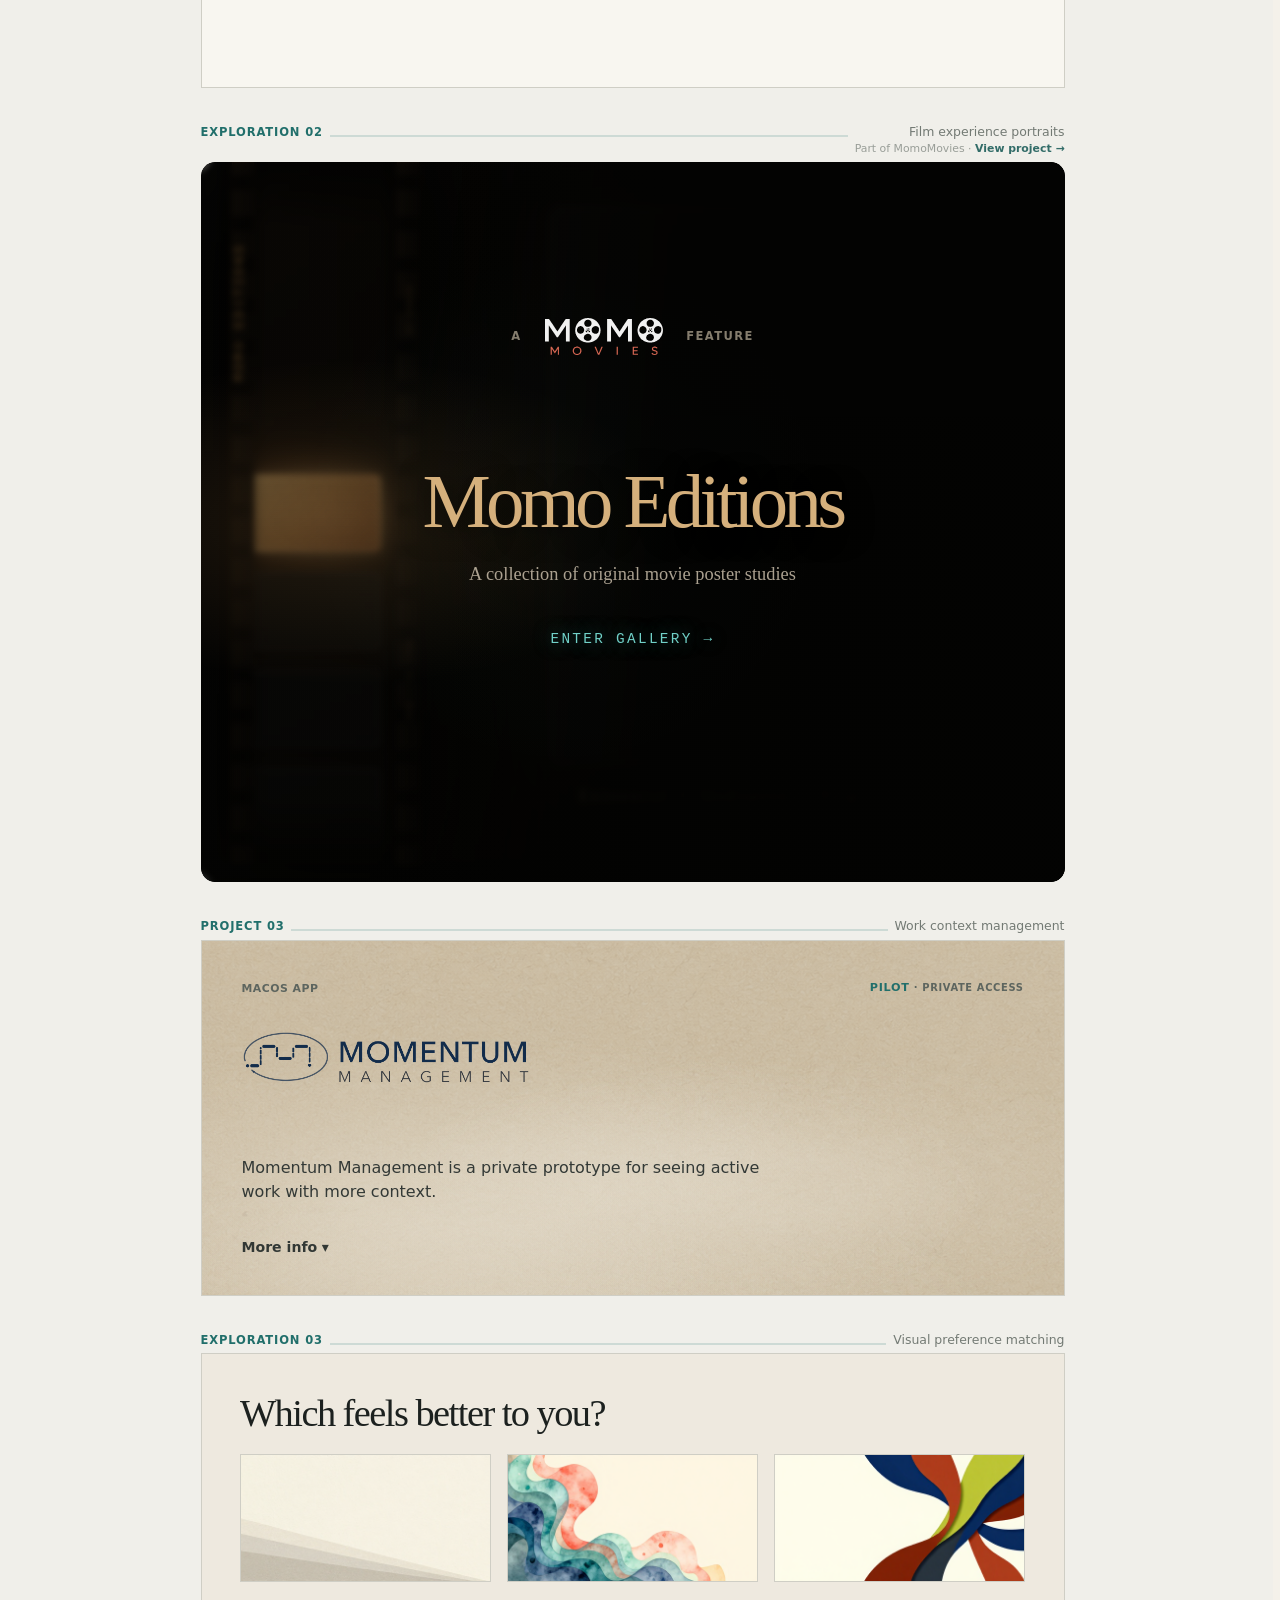
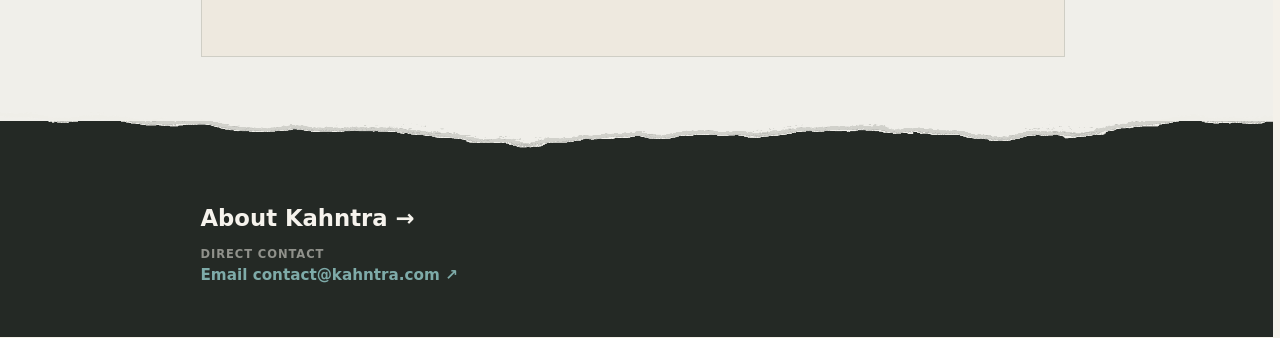
==== commit 5aba48e0: "Polish website detail and hero layout" ====
--- a/index.html
+++ b/index.html
@@ -49,25 +49,19 @@
       <section class="hero" aria-label="Kahntra">
         <div class="hero__title-field" aria-hidden="true"></div>
         <div class="hero__title" data-content-group>
-          <h1 data-perspective="philosophy" data-detail="less" hidden>A human-centered software portfolio.</h1>
-          <h1 data-perspective="philosophy" data-detail="regular" hidden>A portfolio of human-centered software and design principles.</h1>
-          <h1 data-perspective="philosophy" data-detail="more" hidden>A portfolio of human-centered software and design principles.</h1>
-          <h1 data-perspective="general" data-detail="less" hidden>A human-centered software portfolio.</h1>
-          <h1 data-perspective="general" data-detail="regular" hidden>A portfolio of human-centered software and design principles.</h1>
-          <h1 data-perspective="general" data-detail="more" hidden>A portfolio of human-centered software and design principles.</h1>
-          <h1 data-perspective="technical" data-detail="less">A software portfolio.</h1>
-          <h1 data-perspective="technical" data-detail="regular" hidden>A portfolio of software products and experimental projects.</h1>
-          <h1 data-perspective="technical" data-detail="more" hidden>A portfolio of software products and experimental projects.</h1>
+          <h1 data-perspective="philosophy" data-detail="concise" hidden>A human-centered software portfolio.</h1>
+          <h1 data-perspective="philosophy" data-detail="verbose" hidden>A portfolio of human-centered software and design principles.</h1>
+          <h1 data-perspective="general" data-detail="concise" hidden>A human-centered software portfolio.</h1>
+          <h1 data-perspective="general" data-detail="verbose" hidden>A portfolio of human-centered software and design principles.</h1>
+          <h1 data-perspective="technical" data-detail="concise">A software portfolio.</h1>
+          <h1 data-perspective="technical" data-detail="verbose" hidden>A portfolio of software products and experimental projects.</h1>
           <div class="hero__support">
-            <p data-perspective="philosophy" data-detail="less" hidden>Thoughtful interaction shaped around people, context, and practical use.</p>
-            <p data-perspective="philosophy" data-detail="regular" hidden>Thoughtful interaction shaped around the person and the situation, grounded in what they are actually trying to accomplish.</p>
-            <p data-perspective="philosophy" data-detail="more" hidden>Thoughtful interaction shaped around the person and the situation, grounded in what they are actually trying to accomplish.</p>
-            <p data-perspective="general" data-detail="less" hidden>Thoughtful interaction shaped around people, context, and practical use.</p>
-            <p data-perspective="general" data-detail="regular" hidden>Thoughtful interaction shaped around the person and the situation, grounded in what they are actually trying to accomplish.</p>
-            <p data-perspective="general" data-detail="more" hidden>Thoughtful interaction shaped around the person and the situation, grounded in what they are actually trying to accomplish.</p>
-            <p data-perspective="technical" data-detail="less">Human-centered software with thoughtful interaction and practical use.</p>
-            <p data-perspective="technical" data-detail="regular" hidden>Human-centered software combining thoughtful interaction and practical use, with an emphasis on context-aware systems and adaptive behavior.</p>
-            <p data-perspective="technical" data-detail="more" hidden>Human-centered software combining thoughtful interaction and practical use, with an emphasis on context-aware systems and adaptive behavior.</p>
+            <p data-perspective="philosophy" data-detail="concise" hidden>Thoughtful interaction shaped around people, context, and practical use.</p>
+            <p data-perspective="philosophy" data-detail="verbose" hidden>Thoughtful interaction shaped around the person and the situation, grounded in what they are actually trying to accomplish.</p>
+            <p data-perspective="general" data-detail="concise" hidden>Thoughtful interaction shaped around people, context, and practical use.</p>
+            <p data-perspective="general" data-detail="verbose" hidden>Thoughtful interaction shaped around the person and the situation, grounded in what they are actually trying to accomplish.</p>
+            <p data-perspective="technical" data-detail="concise">Human-centered software with thoughtful interaction and practical use.</p>
+            <p data-perspective="technical" data-detail="verbose" hidden>Human-centered software combining thoughtful interaction and practical use, with an emphasis on context-aware systems and adaptive behavior.</p>
           </div>
           <button class="hero__about-link" type="button" data-about-open>Our approach <span aria-hidden="true">→</span></button>
         </div>
@@ -79,30 +73,27 @@
             <div class="section-heading__intro">
               <h2 class="section-heading__label" id="products-title" tabindex="-1">The Moments Collection</h2>
               <div class="section-heading__support" data-content-group>
-                <p data-perspective="philosophy" data-detail="less" hidden>Helping people make everyday decisions with a growing body of tools.</p>
-                <p data-perspective="philosophy" data-detail="regular" hidden>Helping people make everyday decisions with a growing body of tools, each shaped around the situation to bring the most relevant options forward.</p>
-                <p data-perspective="philosophy" data-detail="more" hidden>Helping people make everyday decisions with a growing body of tools, each shaped around the situation to bring the most relevant options forward.</p>
-                <p data-perspective="general" data-detail="less" hidden>Helping people make everyday decisions with a growing body of tools.</p>
-                <p data-perspective="general" data-detail="regular" hidden>Helping people make everyday decisions with a growing body of tools, each shaped around the situation to bring the most relevant options forward.</p>
-                <p data-perspective="general" data-detail="more" hidden>Helping people make everyday decisions with a growing body of tools, each shaped around the situation to bring the most relevant options forward.</p>
-                <p data-perspective="technical" data-detail="less">A growing body of context-aware tools for everyday decisions.</p>
-                <p data-perspective="technical" data-detail="regular" hidden>A growing body of context-aware tools for everyday decisions, combining dense underlying data with lightweight current signals to surface what matters most in the moment.</p>
-                <p data-perspective="technical" data-detail="more" hidden>A growing body of context-aware tools for everyday decisions, combining dense underlying data with lightweight current signals to surface what matters most in the moment.</p>
+                <p data-perspective="philosophy" data-detail="concise" hidden>Helping people make everyday decisions with a growing body of tools.</p>
+                <p data-perspective="philosophy" data-detail="verbose" hidden>Helping people make everyday decisions with a growing body of tools, each shaped around the situation to bring the most relevant options forward.</p>
+                <p data-perspective="general" data-detail="concise" hidden>Helping people make everyday decisions with a growing body of tools.</p>
+                <p data-perspective="general" data-detail="verbose" hidden>Helping people make everyday decisions with a growing body of tools, each shaped around the situation to bring the most relevant options forward.</p>
+                <p data-perspective="technical" data-detail="concise">A growing body of context-aware tools for everyday decisions.</p>
+                <p data-perspective="technical" data-detail="verbose" hidden>A growing body of context-aware tools for everyday decisions, combining dense underlying data with lightweight current signals to surface what matters most in the moment.</p>
               </div>
               <div class="emphasis-switch" data-content-group>
-                <div class="emphasis-switch__row" data-perspective="general" data-detail="less" aria-label="Technical emphasis">
+                <div class="emphasis-switch__row" data-perspective="general" data-detail="concise" aria-label="Technical emphasis">
                   <span>Prefer <strong>technical emphasis</strong>?</span>
                   <button type="button" data-emphasis-switch="technical">Switch</button>
                 </div>
-                <div class="emphasis-switch__row" data-perspective="general" data-detail="regular" aria-label="Technical emphasis">
+                <div class="emphasis-switch__row" data-perspective="general" data-detail="verbose" aria-label="Technical emphasis">
                   <span>Prefer <strong>technical emphasis</strong>?</span>
                   <button type="button" data-emphasis-switch="technical">Switch</button>
                 </div>
-                <div class="emphasis-switch__row" data-perspective="technical" data-detail="less" aria-label="General view">
+                <div class="emphasis-switch__row" data-perspective="technical" data-detail="concise" aria-label="General view">
                   <span>Currently viewing <strong>technical emphasis</strong>. Prefer general view?</span>
                   <button type="button" data-emphasis-switch="general">Switch</button>
                 </div>
-                <div class="emphasis-switch__row" data-perspective="technical" data-detail="regular" aria-label="General view">
+                <div class="emphasis-switch__row" data-perspective="technical" data-detail="verbose" aria-label="General view">
                   <span>Currently viewing <strong>technical emphasis</strong>. Prefer general view?</span>
                   <button type="button" data-emphasis-switch="general">Switch</button>
                 </div>
@@ -235,12 +226,10 @@
             </div>
             <h4 class="product-card__title product-card__title--logo"><img src="assets/momo-movies-logo-transparent.svg" alt="Momo Movies"></h4>
             <div class="product-card__description" data-content-group>
-              <p data-perspective="general" data-detail="less" hidden>MomoMovies helps people choose a film by considering mood, viewing context, and available services.</p>
-              <p data-perspective="general" data-detail="regular" hidden>MomoMovies helps people choose a film by weighing mood, viewing context, available services, and personal taste at the moment of choosing.</p>
-              <p data-perspective="general" data-detail="more" hidden>MomoMovies helps people choose a film by weighing mood, viewing context, available services, and personal taste at the moment of choosing.</p>
-              <p data-perspective="technical" data-detail="less">MomoMovies helps people choose a film by considering mood, viewing context, and available services.</p>
-              <p data-perspective="technical" data-detail="regular" hidden>MomoMovies helps people choose a film by weighing mood, viewing context, available services, and personal taste at the moment of choosing.</p>
-              <p data-perspective="technical" data-detail="more" hidden>MomoMovies helps people choose a film by weighing mood, viewing context, available services, and personal taste at the moment of choosing.</p>
+              <p data-perspective="general" data-detail="concise" hidden>MomoMovies helps people choose a film by considering mood, viewing context, and available services.</p>
+              <p data-perspective="general" data-detail="verbose" hidden>MomoMovies helps people choose a film by weighing mood, viewing context, available services, and personal taste at the moment of choosing.</p>
+              <p data-perspective="technical" data-detail="concise">MomoMovies helps people choose a film by considering mood, viewing context, and available services.</p>
+              <p data-perspective="technical" data-detail="verbose" hidden>MomoMovies helps people choose a film by weighing mood, viewing context, available services, and personal taste at the moment of choosing.</p>
             </div>
             <div class="product-card__footer product-card__footer--primary-action">
               <a class="product-card__external" href="https://momomovies.app" target="_blank" rel="noreferrer"><span class="product-card__external-label">Visit momomovies.app</span><span class="product-card__external-icon" aria-hidden="true">↗</span></a>
@@ -305,12 +294,10 @@
             </div>
             <h4 class="product-card__title product-card__title--logo product-card__title--listenlab"><img src="assets/listenlab-wordmark-color-on-light.svg" alt="ListenLab"></h4>
             <div class="product-card__description" data-content-group>
-              <p data-perspective="general" data-detail="less" hidden>ListenLab is a private prototype for exploring music collections with more context.</p>
-              <p data-perspective="general" data-detail="regular" hidden>ListenLab explores music collections through the relationships between songs, recordings, releases, playlists, and listening patterns.</p>
-              <p data-perspective="general" data-detail="more" hidden>ListenLab explores music collections through the relationships between songs, recordings, releases, playlists, and listening patterns.</p>
-              <p data-perspective="technical" data-detail="less">ListenLab is a private prototype for exploring music collections with more context.</p>
-              <p data-perspective="technical" data-detail="regular" hidden>ListenLab explores music collections through the relationships between songs, recordings, releases, playlists, and listening patterns.</p>
-              <p data-perspective="technical" data-detail="more" hidden>ListenLab explores music collections through the relationships between songs, recordings, releases, playlists, and listening patterns.</p>
+              <p data-perspective="general" data-detail="concise" hidden>ListenLab is a private prototype for exploring music collections with more context.</p>
+              <p data-perspective="general" data-detail="verbose" hidden>ListenLab explores music collections through the relationships between songs, recordings, releases, playlists, and listening patterns.</p>
+              <p data-perspective="technical" data-detail="concise">ListenLab is a private prototype for exploring music collections with more context.</p>
+              <p data-perspective="technical" data-detail="verbose" hidden>ListenLab explores music collections through the relationships between songs, recordings, releases, playlists, and listening patterns.</p>
             </div>
             <button class="product-card__more-info" type="button" aria-expanded="false" aria-controls="listenlab-detail-tabs" data-project-more><span class="product-card__more-info-label">More info</span><span class="product-card__more-info-icon" aria-hidden="true">▾</span></button>
             <div class="project-tabs" id="listenlab-detail-tabs" data-project-tabs hidden>
@@ -367,12 +354,10 @@
             </div>
             <h4 class="product-card__title product-card__title--logo product-card__title--momentum"><img src="assets/momentum-management-primary-navy-transparent-1400.png" alt="Momentum Management"></h4>
             <div class="product-card__description" data-content-group>
-              <p data-perspective="general" data-detail="less" hidden>Momentum Management is a private prototype for seeing active work with more context.</p>
-              <p data-perspective="general" data-detail="regular" hidden>Momentum Management gives active work more context across projects, tasks, inboxes, attention, and resumable state.</p>
-              <p data-perspective="general" data-detail="more" hidden>Momentum Management gives active work more context across projects, tasks, inboxes, attention, and resumable state.</p>
-              <p data-perspective="technical" data-detail="less">Momentum Management is a private prototype for seeing active work with more context.</p>
-              <p data-perspective="technical" data-detail="regular" hidden>Momentum Management gives active work more context across projects, tasks, inboxes, attention, and resumable state.</p>
-              <p data-perspective="technical" data-detail="more" hidden>Momentum Management gives active work more context across projects, tasks, inboxes, attention, and resumable state.</p>
+              <p data-perspective="general" data-detail="concise" hidden>Momentum Management is a private prototype for seeing active work with more context.</p>
+              <p data-perspective="general" data-detail="verbose" hidden>Momentum Management gives active work more context across projects, tasks, inboxes, attention, and resumable state.</p>
+              <p data-perspective="technical" data-detail="concise">Momentum Management is a private prototype for seeing active work with more context.</p>
+              <p data-perspective="technical" data-detail="verbose" hidden>Momentum Management gives active work more context across projects, tasks, inboxes, attention, and resumable state.</p>
             </div>
             <button class="product-card__more-info" type="button" aria-expanded="false" aria-controls="momentum-management-detail-tabs" data-project-more><span class="product-card__more-info-label">More info</span><span class="product-card__more-info-icon" aria-hidden="true">▾</span></button>
             <div class="project-tabs" id="momentum-management-detail-tabs" data-project-tabs hidden>
@@ -421,15 +406,12 @@
           <article class="product-card" data-project-id="meal-match">
             <h4 class="product-card__title">Meal Match</h4>
             <div class="product-card__description" data-content-group>
-              <p data-perspective="philosophy" data-detail="less" hidden>Meal Match treats choosing what to eat as a shared decision shaped by real constraints.</p>
-              <p data-perspective="philosophy" data-detail="regular" hidden>Choosing what to eat is often a coordination problem rather than a lack of options. Meal Match explores how preferences, energy, dietary constraints, time, and the people involved can shape a workable choice.</p>
-              <p data-perspective="philosophy" data-detail="more" hidden>Choosing what to eat is often a coordination problem rather than a lack of options. Meal Match explores how preferences, energy, dietary constraints, time, and the people involved can shape a workable choice.</p>
-              <p data-perspective="general" data-detail="less" hidden>Meal Match is an early concept for making food decisions around real constraints.</p>
-              <p data-perspective="general" data-detail="regular" hidden>Meal Match is an early concept for helping individuals or groups decide what to eat. It would bring preferences, context, and practical constraints together to move from indecision toward a workable choice.</p>
-              <p data-perspective="general" data-detail="more" hidden>Meal Match is an early concept for helping individuals or groups decide what to eat. It would bring preferences, context, and practical constraints together to move from indecision toward a workable choice.</p>
-              <p data-perspective="technical" data-detail="less">Meal Match is early research into structured food-decision systems.</p>
-              <p data-perspective="technical" data-detail="regular" hidden>Meal Match is early product research into structured preference inputs, constraint matching, shared decisions, and recommendation logic. No application or functional prototype is available yet.</p>
-              <p data-perspective="technical" data-detail="more" hidden>Meal Match is early product research into structured preference inputs, constraint matching, shared decisions, and recommendation logic. No application or functional prototype is available yet.</p>
+              <p data-perspective="philosophy" data-detail="concise" hidden>Meal Match treats choosing what to eat as a shared decision shaped by real constraints.</p>
+              <p data-perspective="philosophy" data-detail="verbose" hidden>Choosing what to eat is often a coordination problem rather than a lack of options. Meal Match explores how preferences, energy, dietary constraints, time, and the people involved can shape a workable choice.</p>
+              <p data-perspective="general" data-detail="concise" hidden>Meal Match is an early concept for making food decisions around real constraints.</p>
+              <p data-perspective="general" data-detail="verbose" hidden>Meal Match is an early concept for helping individuals or groups decide what to eat. It would bring preferences, context, and practical constraints together to move from indecision toward a workable choice.</p>
+              <p data-perspective="technical" data-detail="concise">Meal Match is early research into structured food-decision systems.</p>
+              <p data-perspective="technical" data-detail="verbose" hidden>Meal Match is early product research into structured preference inputs, constraint matching, shared decisions, and recommendation logic. No application or functional prototype is available yet.</p>
             </div>
             <div class="concept-card__interactive" hidden></div>
           </article>
@@ -444,15 +426,12 @@
           <article class="product-card" data-project-id="pathwise">
             <h4 class="product-card__title">PathWise</h4>
             <div class="product-card__description" data-content-group>
-              <p data-perspective="philosophy" data-detail="less" hidden>PathWise is an early idea about making route choices feel less demanding.</p>
-              <p data-perspective="philosophy" data-detail="regular" hidden>PathWise is an early concept for thinking about route choice in terms of the experience of getting there, not only the arrival time. Its questions and boundaries are still being defined.</p>
-              <p data-perspective="philosophy" data-detail="more" hidden>PathWise is an early concept for thinking about route choice in terms of the experience of getting there, not only the arrival time. Its questions and boundaries are still being defined.</p>
-              <p data-perspective="general" data-detail="less" hidden>PathWise is an early concept for more considered route choices.</p>
-              <p data-perspective="general" data-detail="regular" hidden>PathWise is an early concept exploring how route choices might better reflect the conditions of a particular trip. Its identity, inputs, and product boundaries remain open.</p>
-              <p data-perspective="general" data-detail="more" hidden>PathWise is an early concept exploring how route choices might better reflect the conditions of a particular trip. Its identity, inputs, and product boundaries remain open.</p>
-              <p data-perspective="technical" data-detail="less">PathWise is early research into context-aware route-choice systems.</p>
-              <p data-perspective="technical" data-detail="regular" hidden>PathWise is early product research into context-aware route choice. Its name, data assumptions, safety framing, and implementation boundaries remain open.</p>
-              <p data-perspective="technical" data-detail="more" hidden>PathWise is early product research into context-aware route choice. Its name, data assumptions, safety framing, and implementation boundaries remain open.</p>
+              <p data-perspective="philosophy" data-detail="concise" hidden>PathWise is an early idea about making route choices feel less demanding.</p>
+              <p data-perspective="philosophy" data-detail="verbose" hidden>PathWise is an early concept for thinking about route choice in terms of the experience of getting there, not only the arrival time. Its questions and boundaries are still being defined.</p>
+              <p data-perspective="general" data-detail="concise" hidden>PathWise is an early concept for more considered route choices.</p>
+              <p data-perspective="general" data-detail="verbose" hidden>PathWise is an early concept exploring how route choices might better reflect the conditions of a particular trip. Its identity, inputs, and product boundaries remain open.</p>
+              <p data-perspective="technical" data-detail="concise">PathWise is early research into context-aware route-choice systems.</p>
+              <p data-perspective="technical" data-detail="verbose" hidden>PathWise is early product research into context-aware route choice. Its name, data assumptions, safety framing, and implementation boundaries remain open.</p>
             </div>
             <div class="concept-card__interactive" hidden></div>
           </article>
@@ -467,15 +446,12 @@
           <article class="product-card" data-project-id="momentum-tasks">
             <h4 class="product-card__title">Chore Thing</h4>
             <div class="product-card__description" data-content-group>
-              <p data-perspective="philosophy" data-detail="less" hidden>Chore Thing is an early idea about making household chores easier to choose and share.</p>
-              <p data-perspective="philosophy" data-detail="regular" hidden>Chore Thing is an early concept for making household chores easier to choose and share. Its questions around ownership, privacy, and collaboration are still open.</p>
-              <p data-perspective="philosophy" data-detail="more" hidden>Chore Thing is an early concept for making household chores easier to choose and share. Its questions around ownership, privacy, and collaboration are still open.</p>
-              <p data-perspective="general" data-detail="less" hidden>Chore Thing is an early concept for context-aware household chores.</p>
-              <p data-perspective="general" data-detail="regular" hidden>Chore Thing is an early concept exploring how household chores might adapt to changing context. Its product identity and collaboration boundaries are still being defined.</p>
-              <p data-perspective="general" data-detail="more" hidden>Chore Thing is an early concept exploring how household chores might adapt to changing context. Its product identity and collaboration boundaries are still being defined.</p>
-              <p data-perspective="technical" data-detail="less">Chore Thing is early research into context-adaptive household chore decisions.</p>
-              <p data-perspective="technical" data-detail="regular" hidden>Chore Thing is early research into context-adaptive household chore decisions. Its identity, privacy, ownership, and collaboration boundaries remain open.</p>
-              <p data-perspective="technical" data-detail="more" hidden>Chore Thing is early research into context-adaptive household chore decisions. Its identity, privacy, ownership, and collaboration boundaries remain open.</p>
+              <p data-perspective="philosophy" data-detail="concise" hidden>Chore Thing is an early idea about making household chores easier to choose and share.</p>
+              <p data-perspective="philosophy" data-detail="verbose" hidden>Chore Thing is an early concept for making household chores easier to choose and share. Its questions around ownership, privacy, and collaboration are still open.</p>
+              <p data-perspective="general" data-detail="concise" hidden>Chore Thing is an early concept for context-aware household chores.</p>
+              <p data-perspective="general" data-detail="verbose" hidden>Chore Thing is an early concept exploring how household chores might adapt to changing context. Its product identity and collaboration boundaries are still being defined.</p>
+              <p data-perspective="technical" data-detail="concise">Chore Thing is early research into context-adaptive household chore decisions.</p>
+              <p data-perspective="technical" data-detail="verbose" hidden>Chore Thing is early research into context-adaptive household chore decisions. Its identity, privacy, ownership, and collaboration boundaries remain open.</p>
             </div>
             <div class="concept-card__interactive" hidden></div>
           </article>
--- a/styles.css
+++ b/styles.css
@@ -540,6 +540,7 @@
 
 .hero__title {
   display: grid;
+  grid-template-columns: minmax(0, 590px) 1fr;
   align-content: start;
   position: relative;
   z-index: 1;
@@ -553,7 +554,12 @@
   z-index: 1;
 }
 
+.hero__title h1 {
+  grid-column: 1 / -1;
+}
+
 .hero__support {
+  grid-column: 1;
   max-width: 590px;
   min-height: 6.75rem;
   color: var(--muted-ink);
@@ -565,6 +571,8 @@
 }
 
 .hero__about-link {
+  grid-column: 1;
+  justify-self: end;
   width: fit-content;
   margin-top: 1.1rem;
   padding: 0 0 0.12rem;
@@ -669,7 +677,7 @@
 h1 {
   max-width: 780px;
   margin: 1.25rem 0 1.5rem;
-  font-size: clamp(3.5rem, 9vw, 7.5rem);
+  font-size: min(clamp(3.5rem, 9vw, 7.5rem), 5.5rem);
 }
 
 .section {
@@ -715,7 +723,7 @@
 
 .products .section-heading__label {
   font-family: Georgia, "Times New Roman", serif;
-  font-size: clamp(1.85rem, 3.25vw, 2.85rem);
+  font-size: min(clamp(1.85rem, 3.25vw, 2.85rem), 2.85rem);
   font-weight: 400;
   letter-spacing: -0.055em;
   line-height: 0.98;
@@ -870,7 +878,7 @@
 h2 {
   max-width: 620px;
   margin: 0.85rem 0 0;
-  font-size: clamp(2.4rem, 5vw, 4.5rem);
+  font-size: min(clamp(2.4rem, 5vw, 4.5rem), 4.25rem);
 }
 
 .site-toolbar {
@@ -1073,29 +1081,30 @@
 
   .hero {
     width: 100vw;
-    height: clamp(19rem, 25vw, 21.5rem);
-    min-height: 0;
+    min-height: clamp(23.5rem, 32vw, 29rem);
     margin-inline: calc(50% - 50vw);
     padding: clamp(3.75rem, 6vw, 5rem) 0 clamp(2.75rem, 4vw, 3.75rem);
+  }
+
+  html[data-detail-mode="concise"] .hero {
+    min-height: clamp(15rem, 18vw, 17.5rem);
+    padding: clamp(2.75rem, 4vw, 3.5rem) 0 clamp(2rem, 3vw, 2.5rem);
   }
 
   .hero__title {
     position: relative;
     width: min(calc(100% - 48px), var(--content-column-width));
-    height: 100%;
+    min-height: 100%;
     margin-inline: auto;
   }
 
   .hero__about-link {
-    position: absolute;
-    right: 1rem;
-    bottom: 0;
-    margin: 0;
+    margin-top: 0.75rem;
   }
 
   .hero h1 {
     max-width: 900px;
-    font-size: clamp(3.5rem, 5vw, 4.5rem);
+    font-size: min(clamp(3.35rem, 4.4vw, 4.35rem), 4.35rem);
   }
 
   .hero__title-field {
@@ -1111,6 +1120,10 @@
     min-height: 5.5rem;
   }
 
+  html[data-detail-mode="concise"] .hero__support {
+    min-height: 0;
+  }
+
   .products.section {
     padding-top: clamp(1.25rem, 2vw, 1.75rem);
   }
@@ -1140,7 +1153,7 @@
     width: min(40%, 26rem);
     align-self: start;
     margin: clamp(3rem, 5vw, 4.5rem) 0 0 clamp(1.5rem, 3vw, 3rem);
-    font-size: clamp(2.5rem, 4.5vw, 4rem);
+    font-size: min(clamp(2.5rem, 4.5vw, 4rem), 4rem);
     pointer-events: none;
   }
 
@@ -4363,6 +4376,7 @@
 
 .approach-copy h2 {
   margin-bottom: 1.5rem;
+  font-size: min(clamp(2.4rem, 5vw, 4.5rem), 4rem);
 }
 
 [data-content-group],
@@ -4687,6 +4701,15 @@
 .about-dialog__close:focus-visible {
   border-color: var(--accent);
   color: var(--accent);
+}
+
+.about-dialog__close:focus {
+  outline: none;
+}
+
+.about-dialog__close:focus-visible {
+  outline: 2px solid color-mix(in srgb, var(--accent) 46%, transparent);
+  outline-offset: 3px;
 }
 
 .about-dialog .approach.section {
@@ -5337,8 +5360,7 @@
     padding-top: 1.5rem;
   }
 
-  .hero__title:has(h1[data-detail="regular"]:not([hidden])),
-  .hero__title:has(h1[data-detail="more"]:not([hidden])) {
+  .hero__title:has(h1[data-detail="verbose"]:not([hidden])) {
     align-content: center;
     padding-top: 0;
   }
@@ -5348,13 +5370,12 @@
   }
 
   .hero__about-link {
-    margin-left: auto;
-    margin-right: 1rem;
+    margin-right: 0;
   }
 
   h1 {
     margin: 1rem 0 1.25rem;
-    font-size: clamp(3rem, 10vw, 3.5rem);
+    font-size: min(clamp(3rem, 10vw, 3.5rem), 3.5rem);
   }
 
   .products.section {
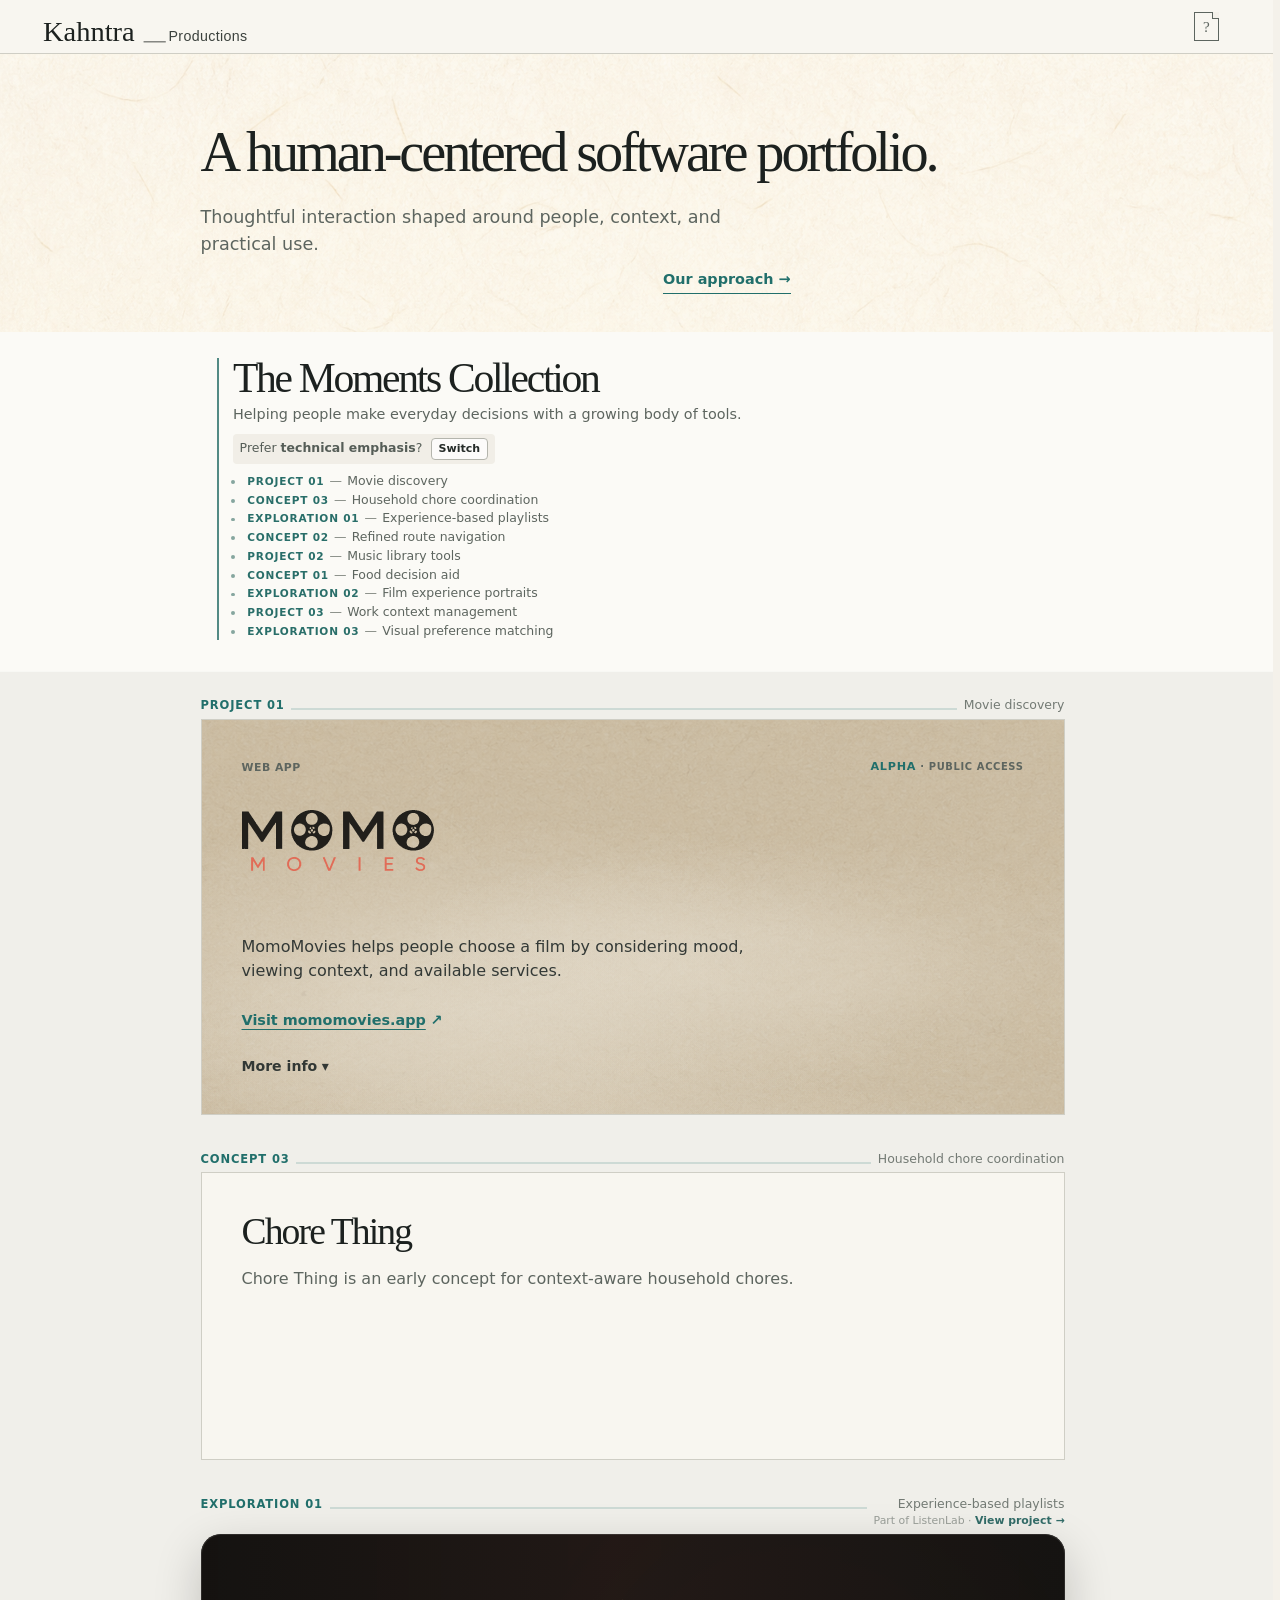
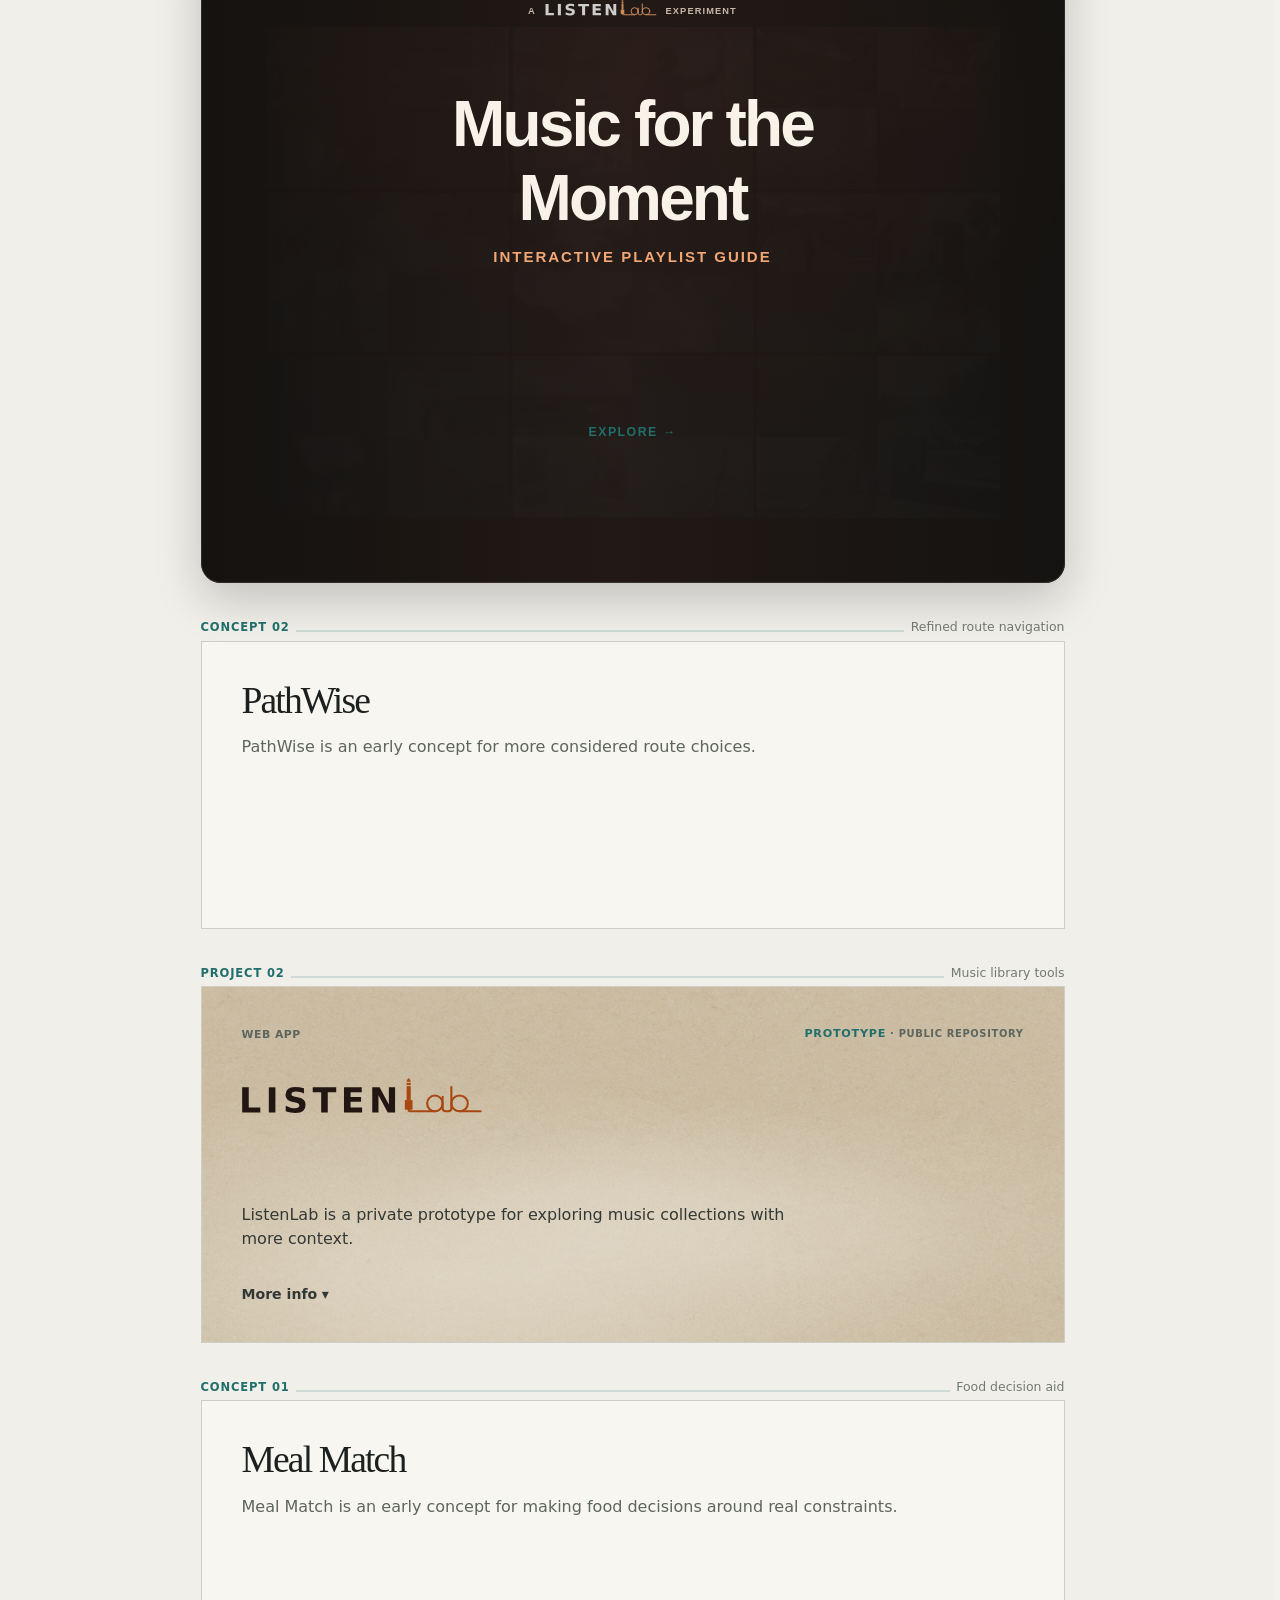
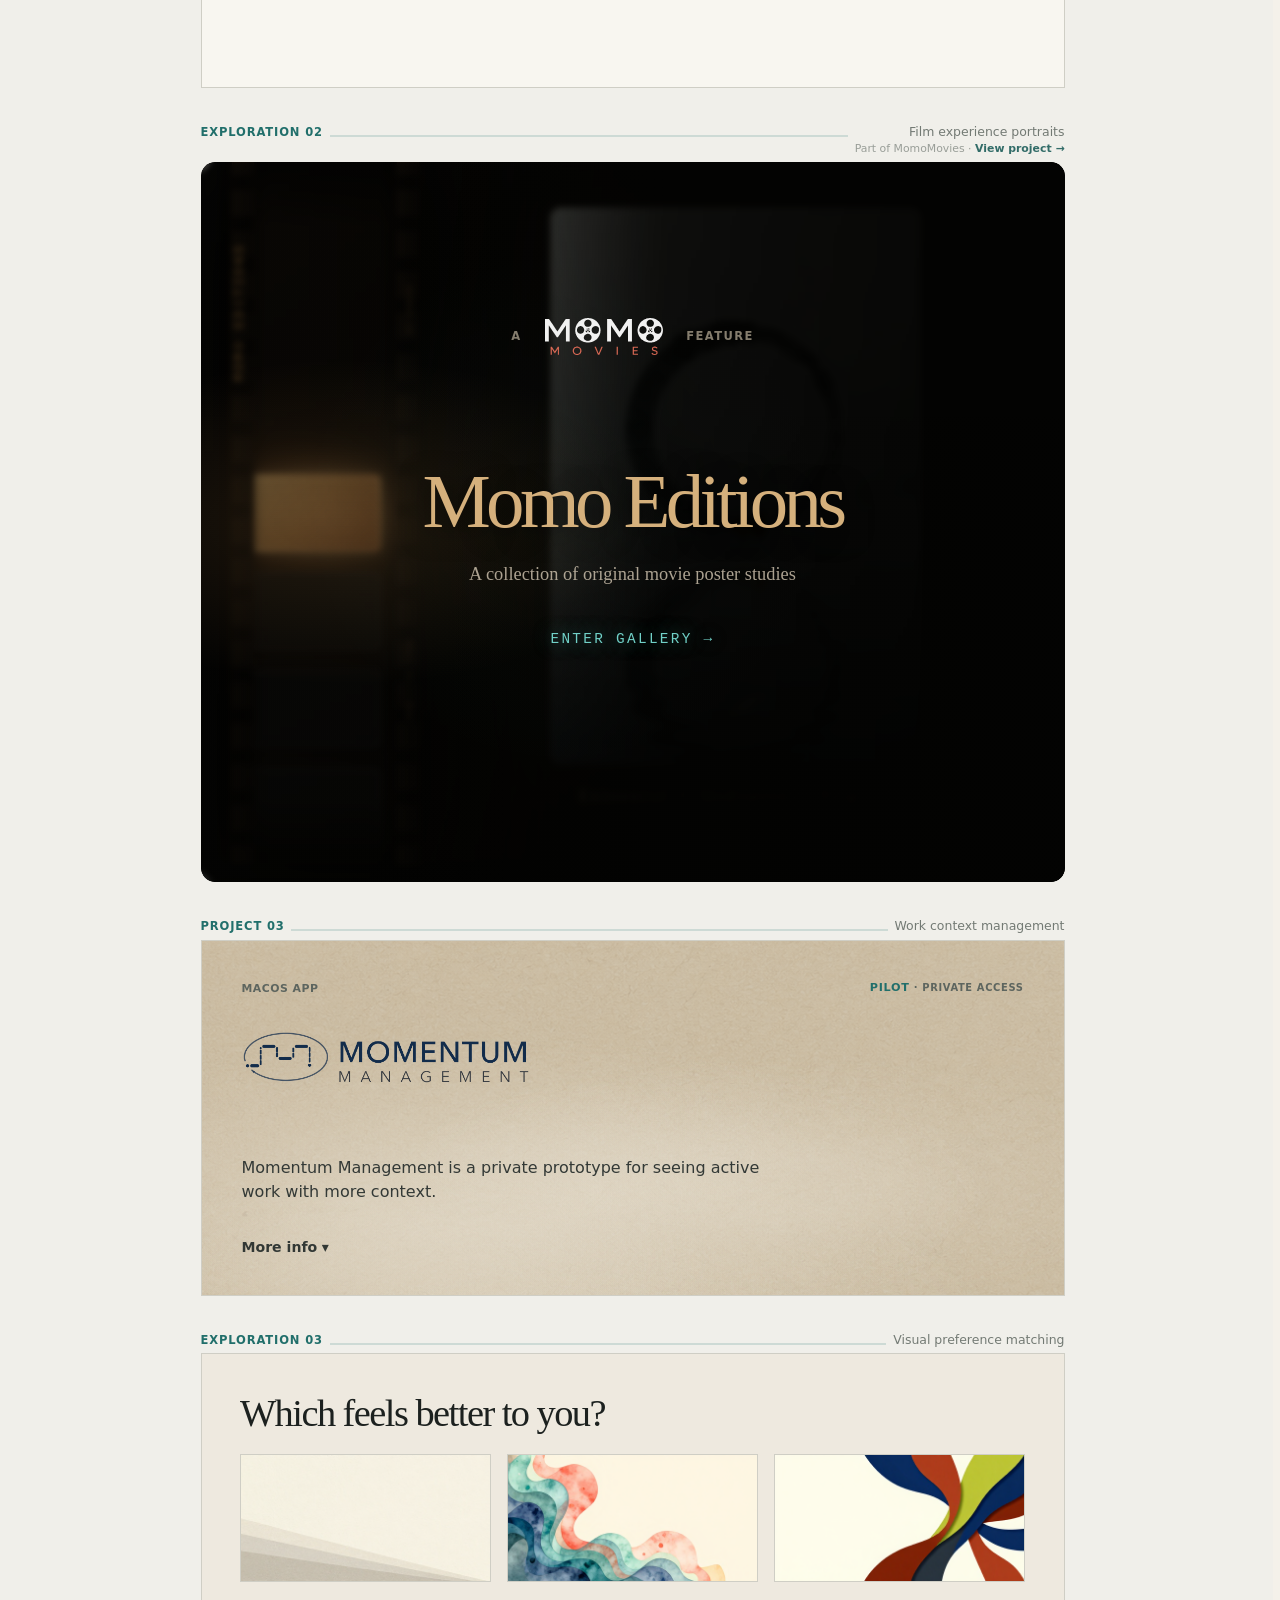
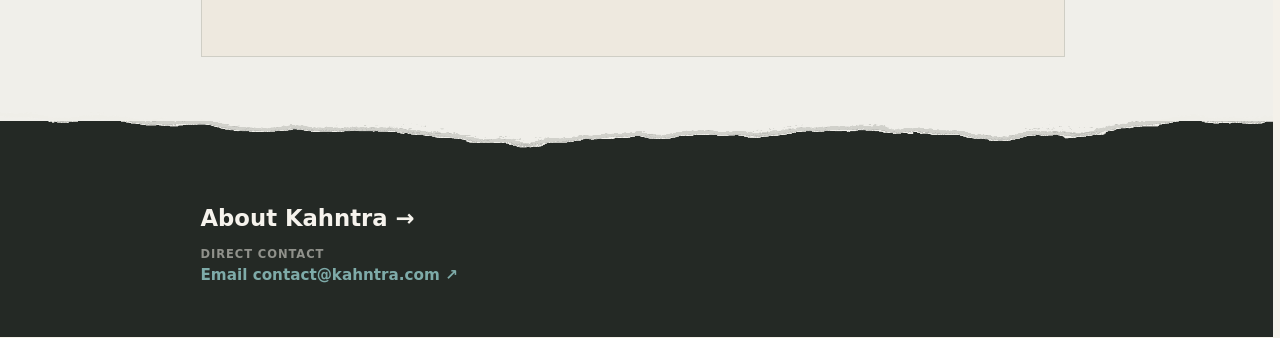
==== commit 9a2442b7: "Finish TASK-0007 About overlay" ====
--- a/index.html
+++ b/index.html
@@ -13,7 +13,35 @@
   <link rel="apple-touch-icon" sizes="512x512" href="assets/k-favicon-large.svg">
   <link rel="preload" as="image" href="assets/momo-editions/demo-preview-gallery-thumb.jpg">
   <link rel="preload" as="image" href="assets/music-for-this-moment/demo-preview-high-energy-collections-thumb.jpg">
-  <link rel="stylesheet" href="styles.css?v=task-0073-final-visual-refine-1">
+  <script>
+    (() => {
+      try {
+        const params = new URLSearchParams(window.location.search);
+        const detail = params.get("detail");
+        const isTechnicalPath = window.location.pathname.replace(/\/+$/, "") === "/tech";
+        const isTechnical = isTechnicalPath || params.get("perspective") === "technical";
+        document.documentElement.dataset.detailMode = detail === "verbose" || isTechnicalPath ? "verbose" : "concise";
+        document.documentElement.dataset.visiblePerspective = isTechnical ? "technical" : "general";
+        document.documentElement.dataset.portfolioLayout =
+          isTechnicalPath || params.get("view") === "grouped" ? "grouped" : "sequence";
+      } catch {
+        document.documentElement.dataset.detailMode = "concise";
+        document.documentElement.dataset.visiblePerspective = "general";
+        document.documentElement.dataset.portfolioLayout = "sequence";
+      }
+    })();
+  </script>
+  <style>
+    html:not([data-portfolio-layout="grouped"]) .products.section > .product-groups,
+    html:not([data-portfolio-layout="grouped"]) .showcase.section {
+      display: none;
+    }
+
+    html[data-portfolio-layout]:not([data-portfolio-ready]) .site-footer {
+      visibility: hidden;
+    }
+  </style>
+  <link rel="stylesheet" href="styles.css?v=task-0007-identity-top-zone-2">
   <link rel="stylesheet" href="momo-editions-gallery.css?v=task-0073-mobile-credits-1">
   <link rel="stylesheet" href="music-for-this-moment/playlist-showcase.island.css?v=task-0080-mobile-showcase-1">
 </head>
@@ -537,40 +565,14 @@
             <h2 class="sr-only" id="about-dialog-title">About</h2>
             <button class="about-dialog__close" type="button" data-about-close aria-label="Close About">×</button>
           </div>
-      <section class="approach section about-dialog__approach" id="about-kahntra-panel" aria-label="Kahntra approach">
+      <section class="approach section about-dialog__approach" id="about-kahntra-panel" aria-label="About Kahntra">
         <div class="approach-copy">
-          <p class="eyebrow">Our approach</p>
-          <h2>Tools should fit the work.</h2>
-          <div class="approach-followup">
-            <p class="about-dialog__lead">Kahntra starts with the real situation around a tool: who is using it, what they are trying to decide or do, and what would make the next step clearer.</p>
-            <ol class="approach-process" aria-label="Kahntra approach">
-              <li>
-                <span class="approach-process__mark" aria-hidden="true">01</span>
-                <div>
-                  <h3>Start with what’s there</h3>
-                  <p>Start with the people, materials, habits, and constraints already shaping the situation.</p>
-                </div>
-              </li>
-              <li>
-                <span class="approach-process__mark" aria-hidden="true">02</span>
-                <div>
-                  <h3>Refine in use</h3>
-                  <p>Test and adjust the interaction as real use reveals what matters.</p>
-                </div>
-              </li>
-              <li>
-                <span class="approach-process__mark" aria-hidden="true">03</span>
-                <div>
-                  <h3>Keep what fits</h3>
-                  <p>Retain the structure that genuinely helps and let unnecessary complexity fall away.</p>
-                </div>
-              </li>
-            </ol>
-          </div>
-        </div>
-      </section>
-          </div>
-          <footer class="about-footer about-dialog__footer">
+          <div class="about-dialog__identity-panel">
+            <div class="about-dialog__studio">
+              <p class="about-dialog__compact-mark" aria-label="Kahntra_Productions"><span>Kahn</span>tra_<span>Pro</span>ductions</p>
+              <p class="about-dialog__identity">An independent software development studio.</p>
+              <a class="about-dialog__email" href="mailto:contact@kahntra.com">contact@kahntra.com <span aria-hidden="true">↗</span></a>
+            </div>
             <div class="about-dialog__founder-signature">
               <img src="assets/moshe-kahn-portrait.jpg" width="400" height="400" loading="lazy" alt="Moshe Kahn wearing glasses.">
               <div>
@@ -579,8 +581,83 @@
                 <a href="https://www.linkedin.com/in/moshe-kahn/" target="_blank" rel="noopener noreferrer">LinkedIn <span aria-hidden="true">↗</span></a>
               </div>
             </div>
-            <a class="about-dialog__email" href="mailto:contact@kahntra.com">Send an email to contact@kahntra.com <span aria-hidden="true">↗</span></a>
-          </footer>
+          </div>
+          <p class="about-dialog__approach-label">How Kahntra approaches choice</p>
+          <div class="about-dialog__approach-grid">
+            <div class="about-dialog__left-column">
+              <div class="about-dialog__principles">
+              <ol class="about-dialog__principle-list" aria-label="Kahntra choice method">
+                <li>
+                  <span class="about-dialog__principle-number" aria-hidden="true">01</span>
+                  <div>
+                    <h3>Start with the moment</h3>
+                    <p>Understand what someone is trying to decide now, and what context actually changes the choice.</p>
+                  </div>
+                </li>
+                <li>
+                  <span class="about-dialog__principle-number" aria-hidden="true">02</span>
+                  <div>
+                    <h3>Reduce the field</h3>
+                    <p>Turn many underlying signals into a few meaningful qualities that surface the most relevant possibilities.</p>
+                  </div>
+                </li>
+                <li>
+                  <span class="about-dialog__principle-number" aria-hidden="true">03</span>
+                  <div>
+                    <h3>Let the options refine the choice</h3>
+                    <p>Once the field is manageable, the remaining options help clarify the preferences and constraints worth comparing.</p>
+                  </div>
+                </li>
+              </ol>
+              </div>
+            </div>
+            <figure class="decision-field" data-decision-field aria-label="Interactive shape space for narrowing a field of possibilities." role="group">
+              <figcaption class="decision-field__intro">
+                <p data-demo-caption></p>
+              </figcaption>
+              <div class="decision-field__space">
+                <svg viewBox="0 0 360 360" data-shape-space aria-hidden="true" focusable="false">
+                  <g class="decision-field__soft-band" data-relevance-band aria-hidden="true"></g>
+                  <g class="decision-field__candidates" data-shape-candidates aria-hidden="true"></g>
+                  <g class="decision-field__reference" data-reference-shape aria-hidden="true"></g>
+                  <g class="decision-field__average" data-average-shape aria-hidden="true"></g>
+                  <text class="decision-field__axis-label decision-field__axis-label--top" x="44" y="28">High richness</text>
+                  <text class="decision-field__axis-label decision-field__axis-label--bottom" x="44" y="268">Low richness</text>
+                  <text class="decision-field__edge-label decision-field__edge-label--left" x="132" y="288">Low frequency</text>
+                  <text class="decision-field__edge-label decision-field__edge-label--right" x="674" y="288">High frequency</text>
+                </svg>
+              </div>
+              <div class="decision-field__readout" data-demo-readout>
+                <div>
+                  <span>A direction</span>
+                  <svg viewBox="-28 -28 56 56" aria-hidden="true" focusable="false"><path data-reference-mini></path></svg>
+                </div>
+                <div>
+                  <span>Average in focus</span>
+                  <svg viewBox="-28 -28 56 56" aria-hidden="true" focusable="false"><path data-average-mini></path></svg>
+                </div>
+                <p><strong data-focus-count>0</strong> <span data-focus-count-label>options in focus</span></p>
+                <p class="decision-field__eligible-count"><strong data-eligible-count>0</strong> eligible</p>
+              </div>
+              <div class="decision-field__controls">
+                <div class="decision-field__nav">
+                  <button class="decision-field__back" type="button" data-demo-back hidden><span aria-hidden="true">←</span> Back</button>
+                  <button class="decision-field__start" type="button" data-demo-advance>Start demo <span aria-hidden="true">→</span></button>
+                </div>
+                <label class="decision-field__slider">
+                  <span><span>Simple</span><span>Complex</span></span>
+                  <input type="range" min="0" max="100" value="50" data-complexity-slider aria-label="Simple to Complex">
+                </label>
+                <div class="decision-field__constraint-row">
+                  <button class="decision-field__soft-toggle" type="button" aria-pressed="false" data-soft-symmetry>Prefer symmetry</button>
+                  <button class="decision-field__soft-toggle" type="button" aria-pressed="false" data-hard-symmetry>Require symmetry</button>
+                </div>
+              </div>
+            </figure>
+          </div>
+        </div>
+      </section>
+          </div>
         </div>
       </dialog>
     </main>
@@ -600,10 +677,10 @@
   </div>
 
   <p class="sr-only" id="perspective-announcement" role="status" aria-live="polite" aria-atomic="true"></p>
-  <script src="welcome-overlay.js?v=task-0073-brand-card-final-1" defer></script>
+  <script src="welcome-overlay.js?v=task-0007-identity-top-zone-3" defer></script>
   <script src="decision-engine.js?v=task-0060-cache-199" defer></script>
   <script src="decision-demo.js?v=task-0060-cache-227" defer></script>
-  <script src="portfolio-layout.js?v=task-0073-emphasis-copy-1" defer></script>
+  <script src="portfolio-layout.js?v=task-0007-demo-panel-1" defer></script>
   <script type="module" src="momo-editions-gallery.js?v=task-0073-display-selection-1"></script>
   <script type="module" src="music-for-this-moment/playlist-showcase.island.js?v=task-0080-mobile-showcase-1"></script>
 </body>
--- a/styles.css
+++ b/styles.css
@@ -615,6 +615,27 @@
   display: none;
 }
 
+html[data-visible-perspective="general"][data-detail-mode="concise"] [data-perspective][data-detail],
+html[data-visible-perspective="general"][data-detail-mode="verbose"] [data-perspective][data-detail],
+html[data-visible-perspective="technical"][data-detail-mode="concise"] [data-perspective][data-detail],
+html[data-visible-perspective="technical"][data-detail-mode="verbose"] [data-perspective][data-detail] {
+  display: none;
+}
+
+html[data-visible-perspective="general"][data-detail-mode="concise"] [data-perspective="general"][data-detail="concise"],
+html[data-visible-perspective="general"][data-detail-mode="verbose"] [data-perspective="general"][data-detail="verbose"],
+html[data-visible-perspective="technical"][data-detail-mode="concise"] [data-perspective="technical"][data-detail="concise"],
+html[data-visible-perspective="technical"][data-detail-mode="verbose"] [data-perspective="technical"][data-detail="verbose"] {
+  display: revert;
+}
+
+html[data-visible-perspective="general"][data-detail-mode="concise"] .emphasis-switch__row[data-perspective="general"][data-detail="concise"],
+html[data-visible-perspective="general"][data-detail-mode="verbose"] .emphasis-switch__row[data-perspective="general"][data-detail="verbose"],
+html[data-visible-perspective="technical"][data-detail-mode="concise"] .emphasis-switch__row[data-perspective="technical"][data-detail="concise"],
+html[data-visible-perspective="technical"][data-detail-mode="verbose"] .emphasis-switch__row[data-perspective="technical"][data-detail="verbose"] {
+  display: inline-flex;
+}
+
 .emphasis-switch__row strong {
   color: inherit;
   font-weight: 650;
@@ -1272,6 +1293,11 @@
   width: min(100% - clamp(1.5rem, 5vw, 4rem), 67.5rem);
   margin: clamp(2.5rem, 5vw, 4.5rem) auto 0;
   gap: clamp(3rem, 7vw, 6rem);
+}
+
+.products.section > .product-groups,
+.showcase.section {
+  display: none;
 }
 
 .product-group {
@@ -2054,6 +2080,20 @@
   border-radius: 14px;
 }
 
+html[data-portfolio-layout] #products > [data-tech-demo-locator],
+html[data-portfolio-layout] #products > [data-tech-demo] {
+  display: none;
+}
+
+html[data-portfolio-layout]:not([data-portfolio-ready]) .site-footer {
+  visibility: hidden;
+}
+
+html[data-portfolio-layout="sequence"] .products.section > .product-groups,
+html[data-portfolio-layout="sequence"] .showcase.section {
+  display: none;
+}
+
 /* Default item-first view: preserve the existing item content and present it as one sequence. */
 .portfolio-sequence {
   display: grid;
@@ -2238,6 +2278,10 @@
 
 html[data-portfolio-layout="grouped"] .products.section {
   padding-bottom: 0;
+}
+
+html[data-portfolio-layout="grouped"] .products.section > .product-groups {
+  display: grid;
 }
 
 html[data-portfolio-layout="grouped"] .product-groups {
@@ -4634,7 +4678,7 @@
 .about-dialog {
   top: 50%;
   bottom: auto;
-  width: min(calc(100% - clamp(1rem, 4vw, 2rem)), 64rem);
+  width: min(calc(100% - clamp(2rem, 9vw, 8rem)), 68rem);
   height: auto;
   max-height: min(calc(100dvh - clamp(1rem, 4vw, 2rem)), 50rem);
   padding: 0;
@@ -4660,12 +4704,14 @@
 }
 
 .about-dialog__content {
-  flex: 0 1 auto;
+  flex: 1 1 auto;
+  max-height: inherit;
   min-height: 0;
   overflow: auto;
   overscroll-behavior: contain;
-  padding: clamp(1rem, 2.5vw, 2rem);
+  padding: clamp(1rem, 2.25vw, 1.7rem);
   scrollbar-gutter: stable;
+  -webkit-overflow-scrolling: touch;
 }
 
 [data-about-panel][hidden] {
@@ -4675,11 +4721,11 @@
 .about-dialog__header {
   position: absolute;
   z-index: 2;
-  top: clamp(0.75rem, 2vw, 1.25rem);
-  right: clamp(0.75rem, 2vw, 1.25rem);
-  display: flex;
-  justify-content: flex-end;
-  align-items: center;
+  top: clamp(0.82rem, 1.7vw, 1.15rem);
+  right: clamp(0.82rem, 1.7vw, 1.15rem);
+  width: auto;
+  height: auto;
+  overflow: visible;
 }
 
 .about-dialog__close {
@@ -4714,9 +4760,10 @@
 
 .about-dialog .approach.section {
   display: block;
-  max-width: 52rem;
-  margin: 0;
-  padding: 0 clamp(2.25rem, 6vw, 4.25rem) 0 0;
+  width: 100%;
+  max-width: none;
+  margin: 0;
+  padding: 0 clamp(1.9rem, 4vw, 3rem) clamp(0.5rem, 2vw, 1rem) 0;
   border: 0;
   background: transparent;
 }
@@ -4727,18 +4774,542 @@
 
 .about-dialog .approach-copy h2 {
   max-width: none;
-  margin-bottom: clamp(1rem, 2vw, 1.2rem);
+  margin: clamp(1.65rem, 3.3vw, 2.25rem) 0 clamp(0.75rem, 1.5vw, 0.95rem);
   font-size: clamp(2.2rem, 4vw, 2.85rem);
   line-height: 1;
 }
 
 .about-dialog .approach-followup {
   display: grid;
-  gap: clamp(1rem, 2vw, 1.45rem);
+  width: min(100%, 44rem);
+  gap: clamp(0.5rem, 1.1vw, 0.78rem);
 }
 
 .about-dialog .approach-process {
   margin: 0;
+}
+
+.decision-field {
+  position: relative;
+  display: grid;
+  grid-template-rows: auto minmax(0, 1fr) auto;
+  gap: clamp(0.58rem, 0.9vw, 0.72rem);
+  width: 100%;
+  height: clamp(17.25rem, 32vh, 18.75rem);
+  margin: 0;
+  overflow: hidden;
+  box-sizing: border-box;
+  padding: clamp(0.68rem, 1vw, 0.82rem) clamp(0.78rem, 1.25vw, 0.94rem) clamp(0.64rem, 0.9vw, 0.76rem);
+  border: 1px solid color-mix(in srgb, var(--line) 25%, transparent);
+  background:
+    linear-gradient(180deg, color-mix(in srgb, var(--card) 38%, transparent), transparent 58%),
+    color-mix(in srgb, var(--canvas) 87%, var(--card));
+  box-shadow:
+    inset 0 1px 0 color-mix(in srgb, var(--card) 58%, transparent),
+    inset 0 -1px 0 color-mix(in srgb, var(--line) 18%, transparent);
+}
+
+.about-dialog__approach-grid > .decision-field {
+  height: clamp(17.5rem, 33vh, 18.75rem);
+  min-height: 0;
+}
+
+.decision-field__intro {
+  display: grid;
+  max-width: 41rem;
+  gap: 0;
+  margin: 0;
+  color: var(--muted-ink);
+}
+
+.decision-field__intro span {
+  display: none;
+}
+
+.decision-field__intro p {
+  max-width: 41rem;
+  margin: 0;
+  color: color-mix(in srgb, var(--ink) 82%, var(--muted-ink));
+  font-size: clamp(0.84rem, 0.92vw, 0.92rem);
+  font-weight: 760;
+  line-height: 1.24;
+}
+
+.decision-field__controls {
+  position: relative;
+  z-index: 2;
+  display: grid;
+  grid-template-columns: auto minmax(15rem, 1fr) auto;
+  gap: 0.36rem clamp(0.75rem, 1.6vw, 1rem);
+  align-items: center;
+  padding-top: clamp(0.42rem, 0.7vw, 0.54rem);
+  border-top: 1px solid color-mix(in srgb, var(--line) 34%, transparent);
+  background: color-mix(in srgb, var(--canvas) 78%, transparent);
+  min-height: 1.8rem;
+}
+
+.about-dialog__approach-label {
+  margin: 0 0 clamp(0.95rem, 1.8vw, 1.28rem);
+  color: color-mix(in srgb, var(--muted-ink) 76%, var(--ink));
+  font-size: 0.7rem;
+  font-weight: 800;
+  letter-spacing: 0.045em;
+  line-height: 1.2;
+  text-transform: uppercase;
+}
+
+.about-dialog__approach-grid {
+  display: grid;
+  grid-template-columns: minmax(0, 1.82fr) minmax(16rem, 1fr);
+  gap: clamp(1.65rem, 3.2vw, 2.65rem);
+  align-items: start;
+  margin-top: 0;
+}
+
+.about-dialog__left-column {
+  display: grid;
+  align-content: start;
+  gap: 0;
+  min-width: 0;
+}
+
+.about-dialog__principles {
+  min-width: 0;
+}
+
+.about-dialog__principle-list {
+  display: grid;
+  gap: clamp(1.05rem, 2.25vw, 1.55rem);
+  max-width: 34rem;
+  margin: 0;
+  padding: 0;
+  list-style: none;
+}
+
+.about-dialog__principle-list li {
+  display: grid;
+  grid-template-columns: 2.35rem minmax(0, 1fr);
+  gap: clamp(0.75rem, 1.6vw, 1.05rem);
+  align-items: start;
+  padding-top: clamp(0.72rem, 1.5vw, 0.95rem);
+  border-top: 1px solid color-mix(in srgb, var(--line) 42%, transparent);
+}
+
+.about-dialog__principle-list li:first-child {
+  padding-top: 0;
+  border-top: 0;
+}
+
+.about-dialog__principle-number {
+  color: color-mix(in srgb, var(--accent) 62%, var(--muted-ink));
+  font-size: 0.72rem;
+  font-weight: 720;
+  letter-spacing: 0.055em;
+  line-height: 1.35;
+}
+
+.about-dialog__principle-list h3 {
+  margin: 0 0 0.24rem;
+  color: var(--ink);
+  font-size: clamp(0.94rem, 1.15vw, 1.05rem);
+  font-weight: 800;
+  letter-spacing: 0.035em;
+  line-height: 1.18;
+  text-transform: uppercase;
+}
+
+.about-dialog__principle-list p {
+  max-width: 27.5rem;
+  margin: 0;
+  color: var(--muted-ink);
+  font-size: clamp(0.9rem, 1.08vw, 0.98rem);
+  line-height: 1.42;
+}
+
+.about-dialog__approach .about-dialog__lead {
+  max-width: 37rem;
+  margin-top: clamp(0.62rem, 1.1vw, 0.85rem);
+  font-size: clamp(0.95rem, 1.2vw, 1.05rem);
+  line-height: 1.42;
+}
+
+.decision-field__nav {
+  display: inline-flex;
+  align-items: center;
+  gap: 0.75rem;
+  user-select: none;
+}
+
+.decision-field__back,
+.decision-field__start {
+  justify-self: start;
+  min-height: 1.7rem;
+  padding: 0.2rem 0;
+  border: 0;
+  color: var(--accent);
+  background: transparent;
+  font: inherit;
+  font-size: 0.82rem;
+  font-weight: 800;
+  cursor: pointer;
+  user-select: none;
+}
+
+.decision-field__back {
+  color: color-mix(in srgb, var(--muted-ink) 82%, var(--ink));
+  font-weight: 700;
+}
+
+.decision-field__back[hidden] {
+  display: none;
+}
+
+.decision-field__slider {
+  display: grid;
+  gap: 0.28rem;
+  min-width: 0;
+  color: color-mix(in srgb, var(--muted-ink) 74%, var(--ink));
+  font-size: 0.68rem;
+  font-weight: 680;
+  letter-spacing: 0.04em;
+  text-transform: uppercase;
+}
+
+.decision-field__slider > span {
+  display: flex;
+  justify-content: space-between;
+  gap: 1rem;
+}
+
+.decision-field__slider input {
+  appearance: none;
+  width: 100%;
+  height: 1rem;
+  margin: 0;
+  background: transparent;
+  cursor: pointer;
+}
+
+.decision-field__slider input::-webkit-slider-runnable-track {
+  height: 2px;
+  border-radius: 999px;
+  background: color-mix(in srgb, var(--line) 78%, var(--muted-ink));
+}
+
+.decision-field__slider input::-webkit-slider-thumb {
+  appearance: none;
+  width: 0.9rem;
+  height: 0.9rem;
+  margin-top: calc((2px - 0.9rem) / 2);
+  border: 1px solid color-mix(in srgb, var(--accent) 78%, var(--ink));
+  border-radius: 999px;
+  background: var(--accent);
+}
+
+.decision-field__slider input::-moz-range-track {
+  height: 2px;
+  border-radius: 999px;
+  background: color-mix(in srgb, var(--line) 78%, var(--muted-ink));
+}
+
+.decision-field__slider input::-moz-range-progress {
+  height: 2px;
+  border-radius: 999px;
+  background: color-mix(in srgb, var(--line) 78%, var(--muted-ink));
+}
+
+.decision-field__slider input::-moz-range-thumb {
+  width: 0.9rem;
+  height: 0.9rem;
+  border: 1px solid color-mix(in srgb, var(--accent) 78%, var(--ink));
+  border-radius: 999px;
+  background: var(--accent);
+}
+
+.decision-field__constraint-row {
+  display: flex;
+  flex-wrap: wrap;
+  justify-content: flex-end;
+  gap: 0.35rem 0.5rem;
+  align-items: center;
+}
+
+.decision-field__soft-toggle,
+.decision-field__edge-limit button,
+.decision-field__layout-toggle button {
+  min-height: 1.7rem;
+  padding: 0.2rem 0.5rem;
+  border: 1px solid color-mix(in srgb, var(--line) 76%, transparent);
+  border-radius: 999px;
+  color: color-mix(in srgb, var(--muted-ink) 88%, var(--ink));
+  background: color-mix(in srgb, var(--canvas) 74%, transparent);
+  font: inherit;
+  font-size: 0.76rem;
+  font-weight: 700;
+  line-height: 1;
+  cursor: pointer;
+}
+
+.decision-field__soft-toggle[aria-pressed="true"],
+.decision-field__edge-limit button[aria-checked="true"],
+.decision-field__layout-toggle button[aria-pressed="true"] {
+  border-color: color-mix(in srgb, var(--accent) 45%, var(--line));
+  color: color-mix(in srgb, var(--accent) 82%, var(--ink));
+  background: color-mix(in srgb, var(--accent) 9%, var(--canvas));
+}
+
+.decision-field__soft-toggle:focus-visible,
+.decision-field__edge-limit button:focus-visible,
+.decision-field__slider input:focus-visible {
+  outline: 2px solid color-mix(in srgb, var(--accent) 62%, transparent);
+  outline-offset: 3px;
+}
+
+.decision-field__edge-limit {
+  display: flex;
+  align-items: center;
+  gap: 0.25rem;
+  color: color-mix(in srgb, var(--muted-ink) 72%, var(--ink));
+  font-size: 0.73rem;
+  font-weight: 700;
+}
+
+.decision-field__edge-limit > span {
+  margin-right: 0.15rem;
+}
+
+.decision-field__layout-toggle {
+  display: flex;
+  align-items: center;
+  gap: 0.22rem;
+}
+
+.decision-field__readout {
+  display: grid;
+  grid-template-columns: auto auto minmax(5rem, 1fr);
+  gap: 0.26rem 1.05rem;
+  align-items: end;
+  color: color-mix(in srgb, var(--muted-ink) 80%, var(--ink));
+  font-size: 0.76rem;
+  font-weight: 700;
+}
+
+.decision-field__readout,
+.decision-field__nav,
+.decision-field__constraint-row {
+  display: none;
+}
+
+.decision-field__readout > div {
+  display: grid;
+  gap: 0.24rem;
+  align-items: start;
+}
+
+.decision-field__readout svg {
+  width: 3.05rem;
+  height: 3.05rem;
+  cursor: default;
+  touch-action: auto;
+}
+
+.decision-field__readout p {
+  margin: 0;
+  color: color-mix(in srgb, var(--muted-ink) 68%, var(--ink));
+  font-size: 0.71rem;
+  font-weight: 650;
+}
+
+.decision-field__readout p:first-of-type {
+  align-self: end;
+  padding-bottom: 0.22rem;
+}
+
+.decision-field__eligible-count {
+  grid-column: 3;
+  align-self: start;
+  opacity: 0.72;
+}
+
+.decision-field__readout path,
+.decision-field__reference path,
+.decision-field__average path {
+  fill: color-mix(in srgb, var(--muted-ink) 72%, var(--accent));
+  stroke: color-mix(in srgb, var(--ink) 44%, var(--accent));
+  stroke-width: 1.2;
+  vector-effect: non-scaling-stroke;
+  transition: d 220ms ease, fill 220ms ease, stroke 220ms ease;
+}
+
+.decision-field__average path {
+  fill: color-mix(in srgb, var(--accent) 18%, var(--card));
+  stroke: color-mix(in srgb, var(--accent) 62%, var(--ink));
+}
+
+.decision-field__space {
+  position: relative;
+  z-index: 1;
+  width: 100%;
+  height: 100%;
+  min-height: 0;
+  overflow: hidden;
+}
+
+.decision-field__space svg {
+  position: absolute;
+  inset: 0;
+  display: block;
+  width: 100%;
+  height: 100%;
+  max-width: none;
+  margin: 0;
+  cursor: default;
+  touch-action: none;
+}
+
+.decision-field .decision-field__readout svg {
+  width: 3.05rem;
+  height: 3.05rem;
+  cursor: default;
+  touch-action: auto;
+}
+
+.decision-field__soft-band {
+  opacity: 0.38;
+  pointer-events: none;
+}
+
+.decision-field__band-path {
+  fill: none;
+  stroke: color-mix(in srgb, var(--accent) 38%, var(--card));
+  stroke-width: 54;
+  stroke-linecap: round;
+  opacity: 0.34;
+  vector-effect: non-scaling-stroke;
+  transition: d 190ms ease, opacity 190ms ease;
+}
+
+.decision-field__edge-threshold {
+  stroke: color-mix(in srgb, var(--accent) 46%, var(--line));
+  stroke-dasharray: 2 7;
+  stroke-linecap: round;
+  stroke-width: 1;
+  opacity: 0.55;
+  vector-effect: non-scaling-stroke;
+}
+
+.decision-field__candidate {
+  fill: color-mix(in srgb, var(--muted-ink) 74%, var(--accent));
+  stroke: color-mix(in srgb, var(--ink) 48%, var(--accent));
+  stroke-width: var(--shape-stroke, 1.1);
+  opacity: var(--shape-opacity, 0.48);
+  cursor: pointer;
+  vector-effect: non-scaling-stroke;
+  transition: opacity 220ms ease, stroke-width 220ms ease, fill 220ms ease;
+}
+
+.decision-field__candidate.is-strong {
+  fill: color-mix(in srgb, var(--accent) 68%, var(--ink));
+  stroke: color-mix(in srgb, var(--ink) 56%, var(--accent));
+}
+
+.decision-field__candidate.is-ineligible {
+  fill: color-mix(in srgb, var(--muted-ink) 46%, var(--line));
+  stroke: color-mix(in srgb, var(--muted-ink) 42%, var(--line));
+}
+
+.decision-field__candidate.is-selected {
+  stroke: color-mix(in srgb, var(--ink) 72%, var(--accent));
+}
+
+.decision-field__selection-ring {
+  fill: none;
+  stroke: #a88a57;
+  stroke-width: 2.75;
+  opacity: 0;
+  pointer-events: none;
+  vector-effect: non-scaling-stroke;
+  transition: opacity 180ms ease, stroke-width 180ms ease;
+}
+
+.decision-field__candidate.is-selected .decision-field__selection-ring {
+  opacity: 1;
+}
+
+.decision-field__edge-label,
+.decision-field__axis-label {
+  display: none;
+  fill: color-mix(in srgb, var(--muted-ink) 62%, transparent);
+  font-size: 0.65rem;
+  font-weight: 700;
+  letter-spacing: 0.04em;
+  text-transform: uppercase;
+  user-select: none;
+}
+
+.decision-field__edge-label {
+  text-anchor: middle;
+}
+
+.decision-field__axis-label {
+  text-anchor: start;
+}
+
+.decision-field[data-layout="explore"] .decision-field__edge-label,
+.decision-field[data-layout="explore"] .decision-field__axis-label {
+  opacity: 0;
+}
+
+.decision-field[data-layout="map"] .decision-field__edge-label,
+.decision-field[data-layout="map"] .decision-field__axis-label {
+  opacity: 1;
+}
+
+.decision-field[data-phase="idle"] .decision-field__reference,
+.decision-field[data-phase="idle"] .decision-field__average,
+.decision-field[data-phase="structure"] .decision-field__reference,
+.decision-field[data-phase="structure"] .decision-field__average {
+  display: none;
+}
+
+.decision-field[data-phase="idle"] .decision-field__readout,
+.decision-field[data-phase="idle"] .decision-field__constraint-row,
+.decision-field[data-phase="structure"] .decision-field__readout,
+.decision-field[data-phase="structure"] .decision-field__constraint-row,
+.decision-field[data-phase="summary"] [data-soft-symmetry],
+.decision-field[data-phase="summary"] [data-hard-symmetry],
+.decision-field[data-phase="soft"] [data-hard-symmetry] {
+  display: none;
+}
+
+.decision-field[data-phase="summary"] .decision-field__eligible-count,
+.decision-field[data-phase="soft"] .decision-field__eligible-count {
+  display: none;
+}
+
+.decision-field[data-phase="idle"] .decision-field__controls,
+.decision-field[data-phase="structure"] .decision-field__controls {
+  grid-template-columns: minmax(0, 1fr);
+}
+
+.decision-field[data-phase="summary"] .decision-field__controls,
+.decision-field[data-phase="soft"] .decision-field__controls,
+.decision-field[data-phase="hard"] .decision-field__controls,
+.decision-field[data-phase="final"] .decision-field__controls {
+  grid-template-columns: minmax(15rem, 1fr) auto;
+}
+
+.decision-field[data-phase="summary"] .decision-field__nav,
+.decision-field[data-phase="soft"] .decision-field__nav,
+.decision-field[data-phase="hard"] .decision-field__nav,
+.decision-field[data-phase="final"] .decision-field__nav {
+  order: 3;
+}
+
+@media (min-width: 761px) {
+  .about-dialog .approach-copy > h2 {
+    white-space: normal;
+  }
 }
 
 @media (min-width: 761px) {
@@ -4761,18 +5332,54 @@
 }
 
 .about-dialog__lead {
+  max-width: 41rem;
   margin: 0;
   color: var(--muted-ink);
   font-size: clamp(1.1rem, 1.8vw, 1.35rem);
   line-height: 1.45;
 }
 
+.about-dialog__identity-panel {
+  position: relative;
+  display: grid;
+  grid-template-columns: minmax(18rem, 1fr) minmax(12rem, 16rem);
+  width: 100%;
+  column-gap: clamp(1.35rem, 2.8vw, 2.2rem);
+  row-gap: clamp(0.55rem, 1.2vw, 0.8rem);
+  align-items: start;
+  box-sizing: border-box;
+  margin: 0 0 clamp(1.15rem, 2.2vw, 1.45rem);
+  padding: clamp(0.72rem, 1.35vw, 0.92rem) clamp(3.35rem, 5vw, 4rem) clamp(0.82rem, 1.55vw, 1rem) clamp(0.78rem, 1.45vw, 0.98rem);
+  background:
+    linear-gradient(90deg, color-mix(in srgb, var(--card) 46%, transparent), transparent 82%),
+    color-mix(in srgb, var(--canvas) 91%, var(--card));
+  box-shadow:
+    inset 0 -1px 0 color-mix(in srgb, var(--line) 64%, transparent);
+}
+
+.about-dialog__identity-panel::after {
+  content: none;
+}
+
 .about-dialog__founder-signature {
+  position: relative;
   display: grid;
-  grid-template-columns: 2.75rem minmax(0, max-content);
-  gap: 0.65rem;
+  grid-template-columns: 2.75rem minmax(0, 14rem);
+  gap: 0.65rem 0.72rem;
   align-items: start;
-  min-width: min(100%, 16rem);
+  justify-self: stretch;
+  min-width: 0;
+  padding-top: clamp(0.15rem, 0.5vw, 0.3rem);
+}
+
+.about-dialog__founder-signature::before {
+  position: absolute;
+  top: 0.05rem;
+  bottom: 0.05rem;
+  left: calc((clamp(1.35rem, 2.8vw, 2.2rem) / -2) - 0.5px);
+  width: 1px;
+  background: color-mix(in srgb, var(--line) 42%, transparent);
+  content: "";
 }
 
 .about-dialog__founder-signature img {
@@ -4787,7 +5394,9 @@
 
 .about-dialog__founder-signature > div {
   display: grid;
-  gap: 0.04rem;
+  min-height: 2.75rem;
+  align-content: space-between;
+  gap: 0.05rem;
 }
 
 .about-dialog__founder-signature p {
@@ -4797,51 +5406,126 @@
   line-height: 1.25;
 }
 
+.about-dialog__studio {
+  display: grid;
+  min-height: 3.05rem;
+  align-content: space-between;
+  gap: 0.12rem;
+  min-width: 0;
+}
+
+.about-dialog__compact-mark {
+  margin: 0;
+  color: var(--ink);
+  font-family: var(--font-sans);
+  font-size: 0.93rem;
+  font-weight: 500;
+  line-height: 1.18;
+  letter-spacing: 0;
+}
+
+.about-dialog__compact-mark span {
+  font-weight: 760;
+}
+
+.about-dialog__identity {
+  max-width: none;
+  margin: 0;
+  color: color-mix(in srgb, var(--muted-ink) 86%, var(--ink)) !important;
+  font-size: 0.86rem !important;
+  font-weight: 500;
+  line-height: 1.32 !important;
+}
+
 .about-dialog__founder-name {
   color: var(--ink) !important;
   font-weight: 700;
 }
 
+.about-dialog__founder-signature a,
+.about-dialog__email {
+  color: var(--accent);
+  font-weight: 700;
+}
+
 .about-dialog__founder-signature a {
   justify-self: start;
+  font-size: 0.78rem;
+}
+
+.about-dialog__email {
+  justify-self: start;
+  max-width: 100%;
+  padding-bottom: 0.08rem;
+  border-bottom: 1px solid transparent;
   color: var(--accent);
-  font-size: 0.78rem;
-  font-weight: 700;
-}
-
-.about-dialog__footer {
-  display: flex;
-  flex: 0 0 auto;
-  gap: 1rem;
-  align-items: center;
-  justify-content: space-between;
-  padding: 0.4rem clamp(1rem, 3vw, 1.75rem);
-  border-top: 1px solid var(--line);
-  background: color-mix(in srgb, var(--canvas) 95%, var(--ink));
-}
-
-.about-dialog__email {
-  align-self: center;
-  flex: 0 0 auto;
-  display: inline-block;
-  max-width: 100%;
-  padding-bottom: 0.1rem;
-  border-bottom: 1px solid currentColor;
-  color: var(--accent);
-  font-size: 0.875rem;
+  font-size: 0.82rem;
   font-weight: 700;
   overflow-wrap: break-word;
 }
 
-@media (max-width: 720px) {
-  .about-dialog__footer {
+.about-dialog__email:hover,
+.about-dialog__email:focus-visible {
+  border-bottom-color: currentColor;
+}
+
+@media (min-width: 761px) and (max-width: 900px) {
+  .about-dialog__approach-grid {
+    grid-template-columns: minmax(0, 1.72fr) minmax(14.25rem, 0.95fr);
+    gap: clamp(1.15rem, 2.8vw, 1.7rem);
+  }
+
+  .about-dialog__principle-list {
+    max-width: 32rem;
+  }
+
+  .about-dialog__principle-list p {
+    max-width: 26rem;
+  }
+
+  .about-dialog__approach-grid > .decision-field {
+    height: clamp(18rem, 38vw, 19.75rem);
+  }
+}
+
+@media (max-width: 760px) {
+  .about-dialog__approach-grid {
+    grid-template-columns: minmax(0, 1fr);
+    gap: clamp(0.95rem, 3.2vw, 1.35rem);
+  }
+
+  .decision-field {
+    justify-self: center;
+    max-width: 30rem;
+  }
+
+  .about-dialog__approach-grid > .decision-field {
+    height: auto;
+    min-height: 20rem;
+  }
+
+  .about-dialog__identity-panel {
     align-items: flex-start;
-    flex-direction: column;
-    gap: 0.6rem;
-  }
-
-  .about-dialog__email {
-    align-self: flex-start;
+    grid-template-columns: minmax(0, 1fr);
+    width: 100%;
+    gap: 0.72rem;
+    margin-left: 0;
+    padding: 0.72rem 3.1rem 0.86rem 0.78rem;
+  }
+
+  .about-dialog__founder-signature::before {
+    top: -0.45rem;
+    right: 0;
+    bottom: auto;
+    left: 0;
+    width: min(100%, 18rem);
+    height: 1px;
+    background: linear-gradient(90deg, color-mix(in srgb, var(--line) 52%, transparent), transparent);
+  }
+
+  .about-dialog__founder-signature {
+    justify-self: start;
+    min-width: 0;
   }
 }
 
@@ -4854,14 +5538,74 @@
 
   .about-dialog__surface {
     height: 100%;
+    max-height: 100%;
   }
 
   .about-dialog__content {
-    flex: 1 1 auto;
+    height: 100%;
+    max-height: 100%;
   }
 
   .about-dialog .approach.section {
-    padding-right: clamp(1.75rem, 10vw, 3rem);
+    padding-right: clamp(1.4rem, 8vw, 2.4rem);
+  }
+
+  .decision-field {
+    width: 100%;
+    height: auto;
+    min-height: 20.25rem;
+    gap: 0.52rem;
+    margin-top: 0.15rem;
+    padding: 0.68rem clamp(0.62rem, 3vw, 0.86rem) 0.7rem;
+  }
+
+  .decision-field__space {
+    height: clamp(12.25rem, 58vw, 15.75rem);
+  }
+
+  .about-dialog__approach-grid > .decision-field {
+    min-height: 18.75rem;
+  }
+
+  .about-dialog__approach-grid {
+    gap: 0.95rem;
+    margin-top: 1.05rem;
+  }
+
+  .about-dialog__approach-label {
+    margin-bottom: 0.9rem;
+  }
+
+  .about-dialog__principle-list {
+    gap: 0.95rem;
+  }
+
+  .about-dialog__principle-list li {
+    padding-top: 0.75rem;
+  }
+
+  .about-dialog__principle-list li {
+    grid-template-columns: 2rem minmax(0, 1fr);
+  }
+
+  .decision-field__controls {
+    grid-template-columns: 1fr;
+    align-items: stretch;
+  }
+
+  .decision-field__constraint-row {
+    justify-content: flex-start;
+  }
+
+  .decision-field__edge-limit {
+    flex-wrap: wrap;
+  }
+
+  .decision-field__space svg {
+    width: 100%;
+    height: 100%;
+    margin: 0;
+    transform: none;
   }
 
   .about-dialog__founder-signature {
@@ -4869,6 +5613,13 @@
     min-width: 0;
   }
 
+}
+
+@media (prefers-reduced-motion: reduce) {
+  .decision-field__band-path,
+  .decision-field__candidate {
+    transition: none;
+  }
 }
 
 .site-footer {
